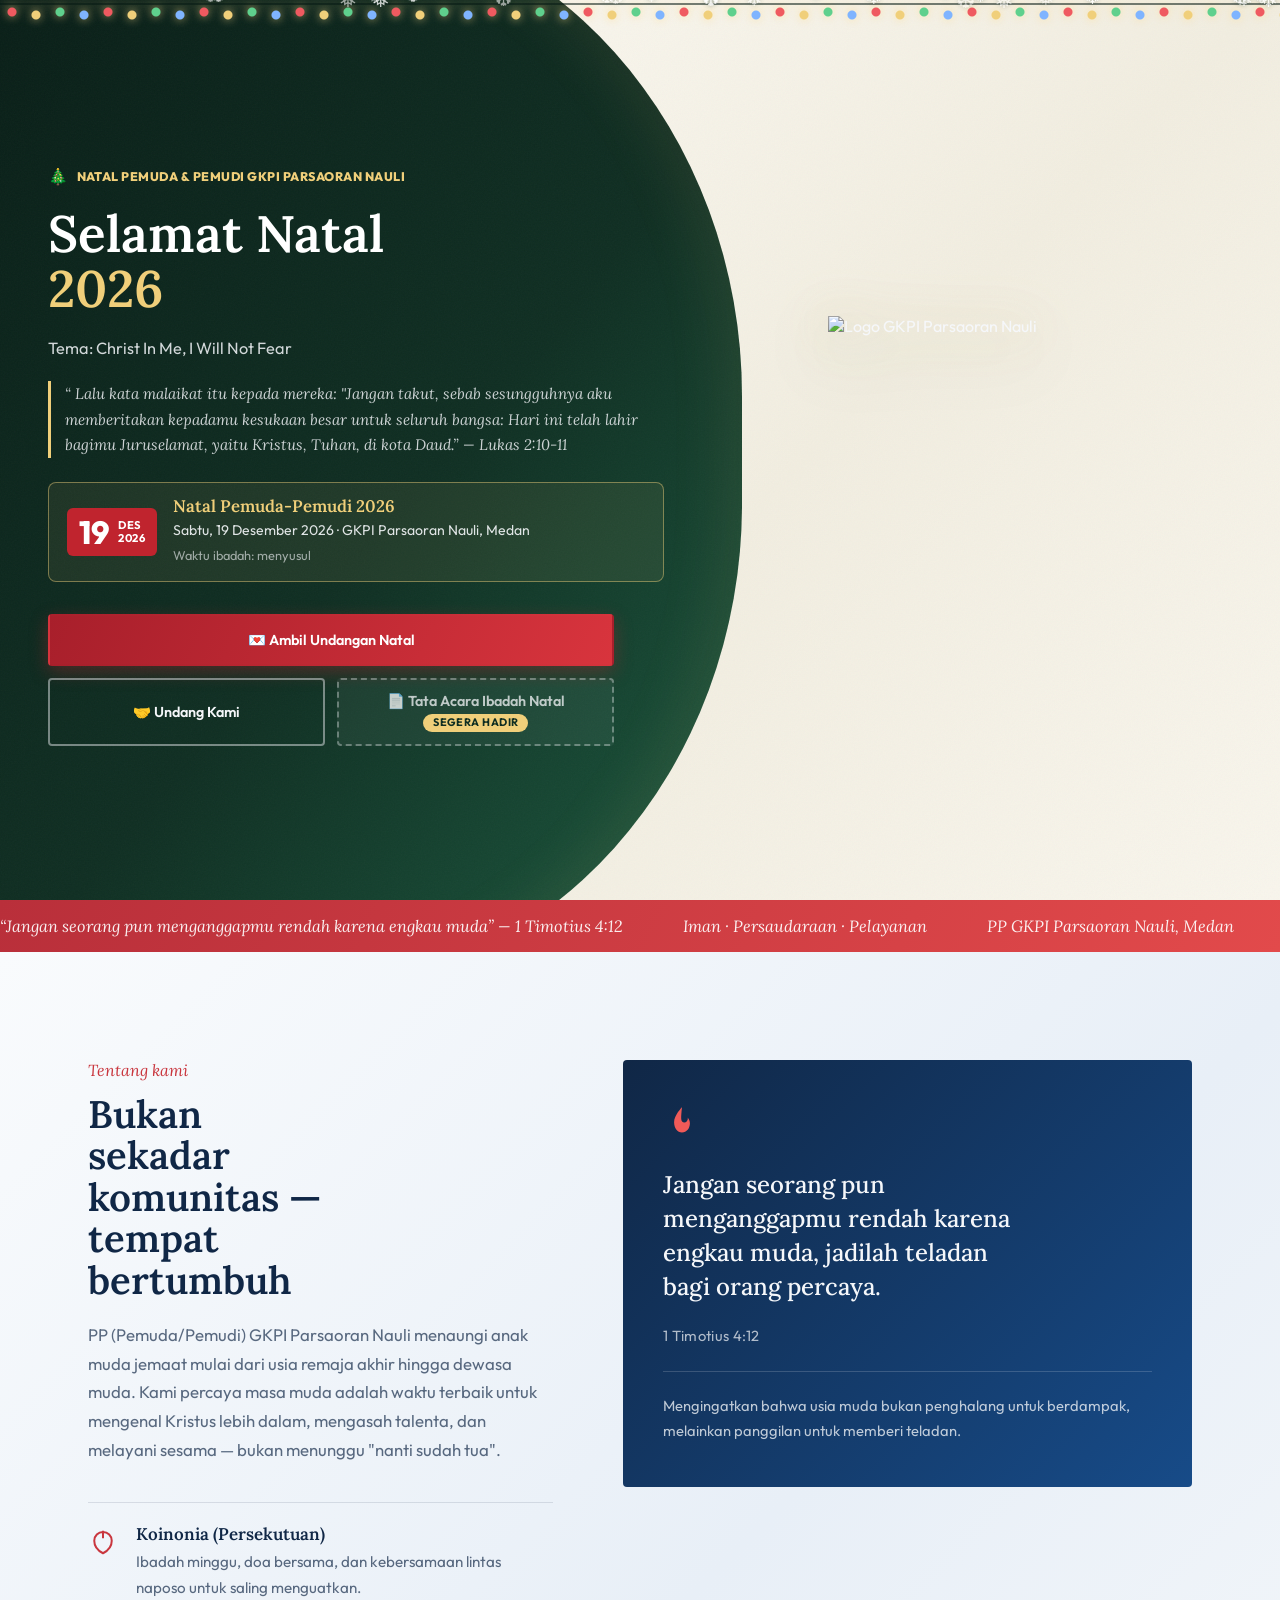
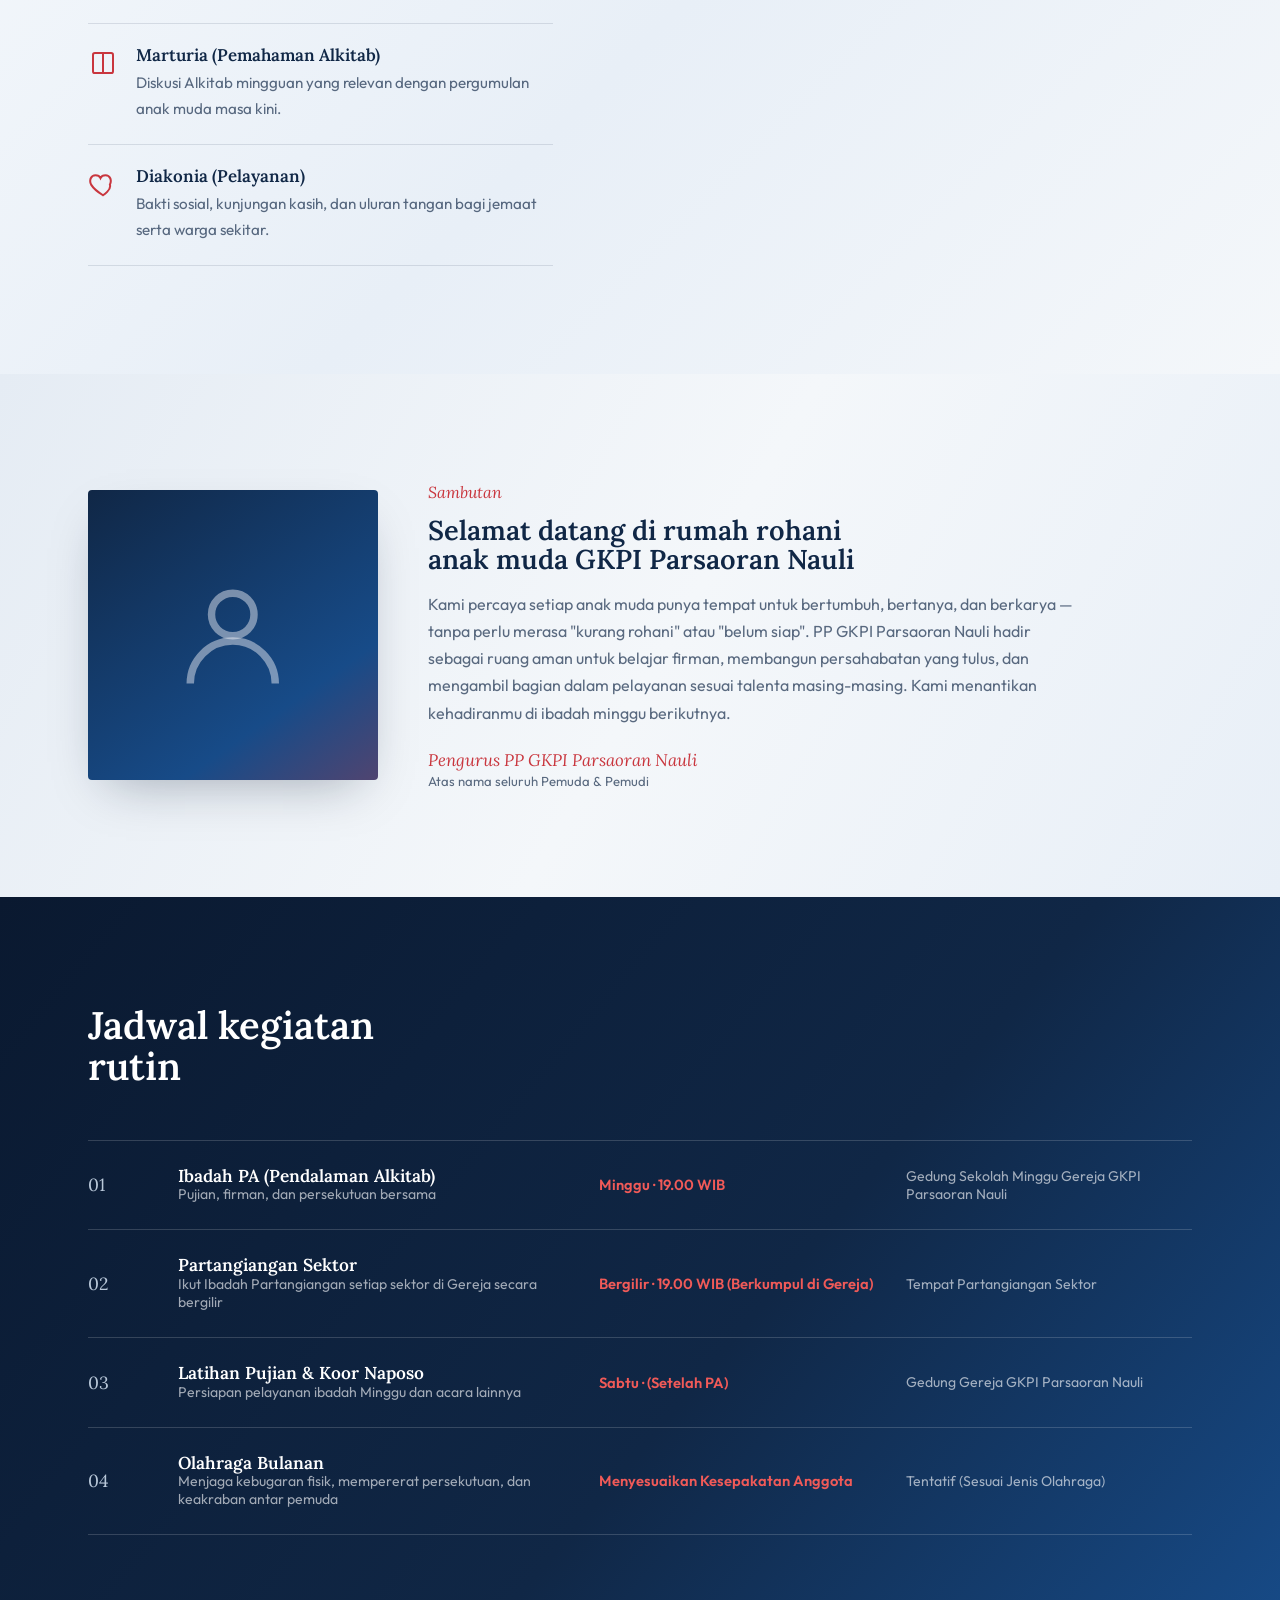
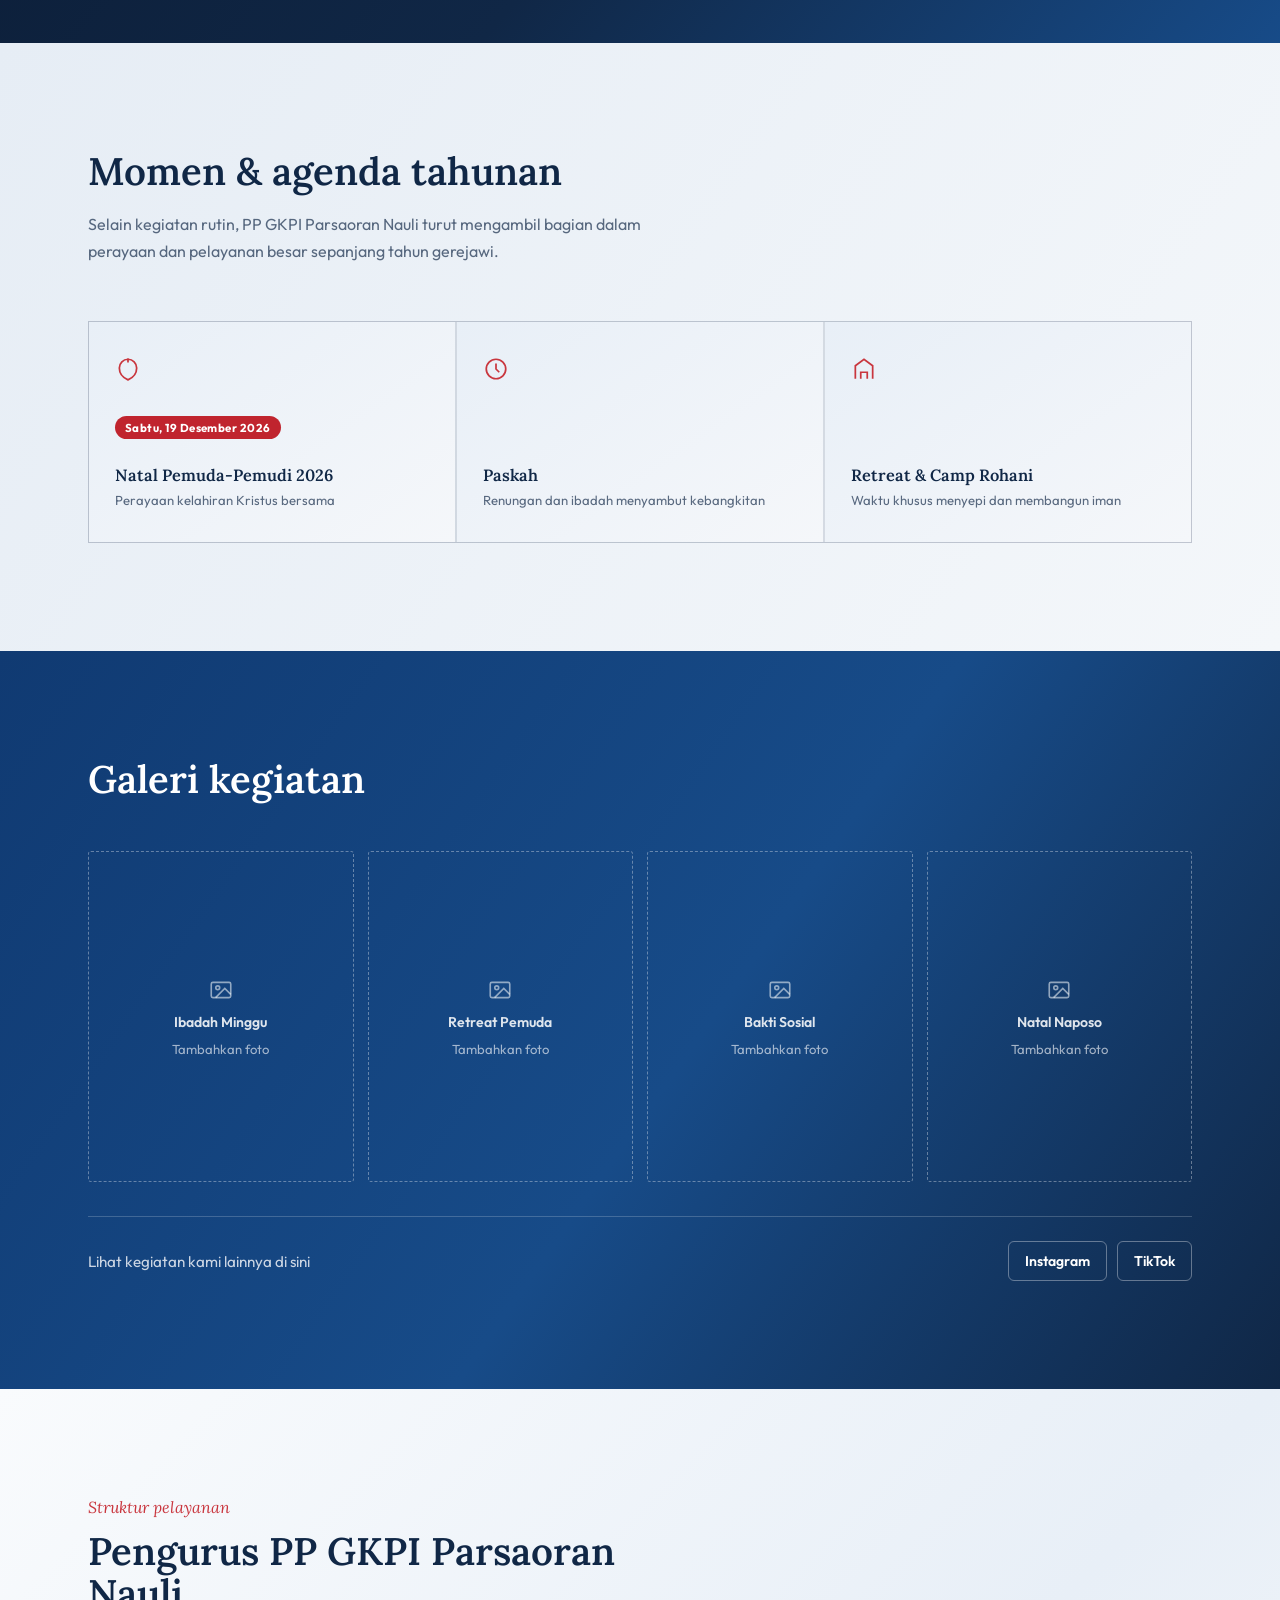
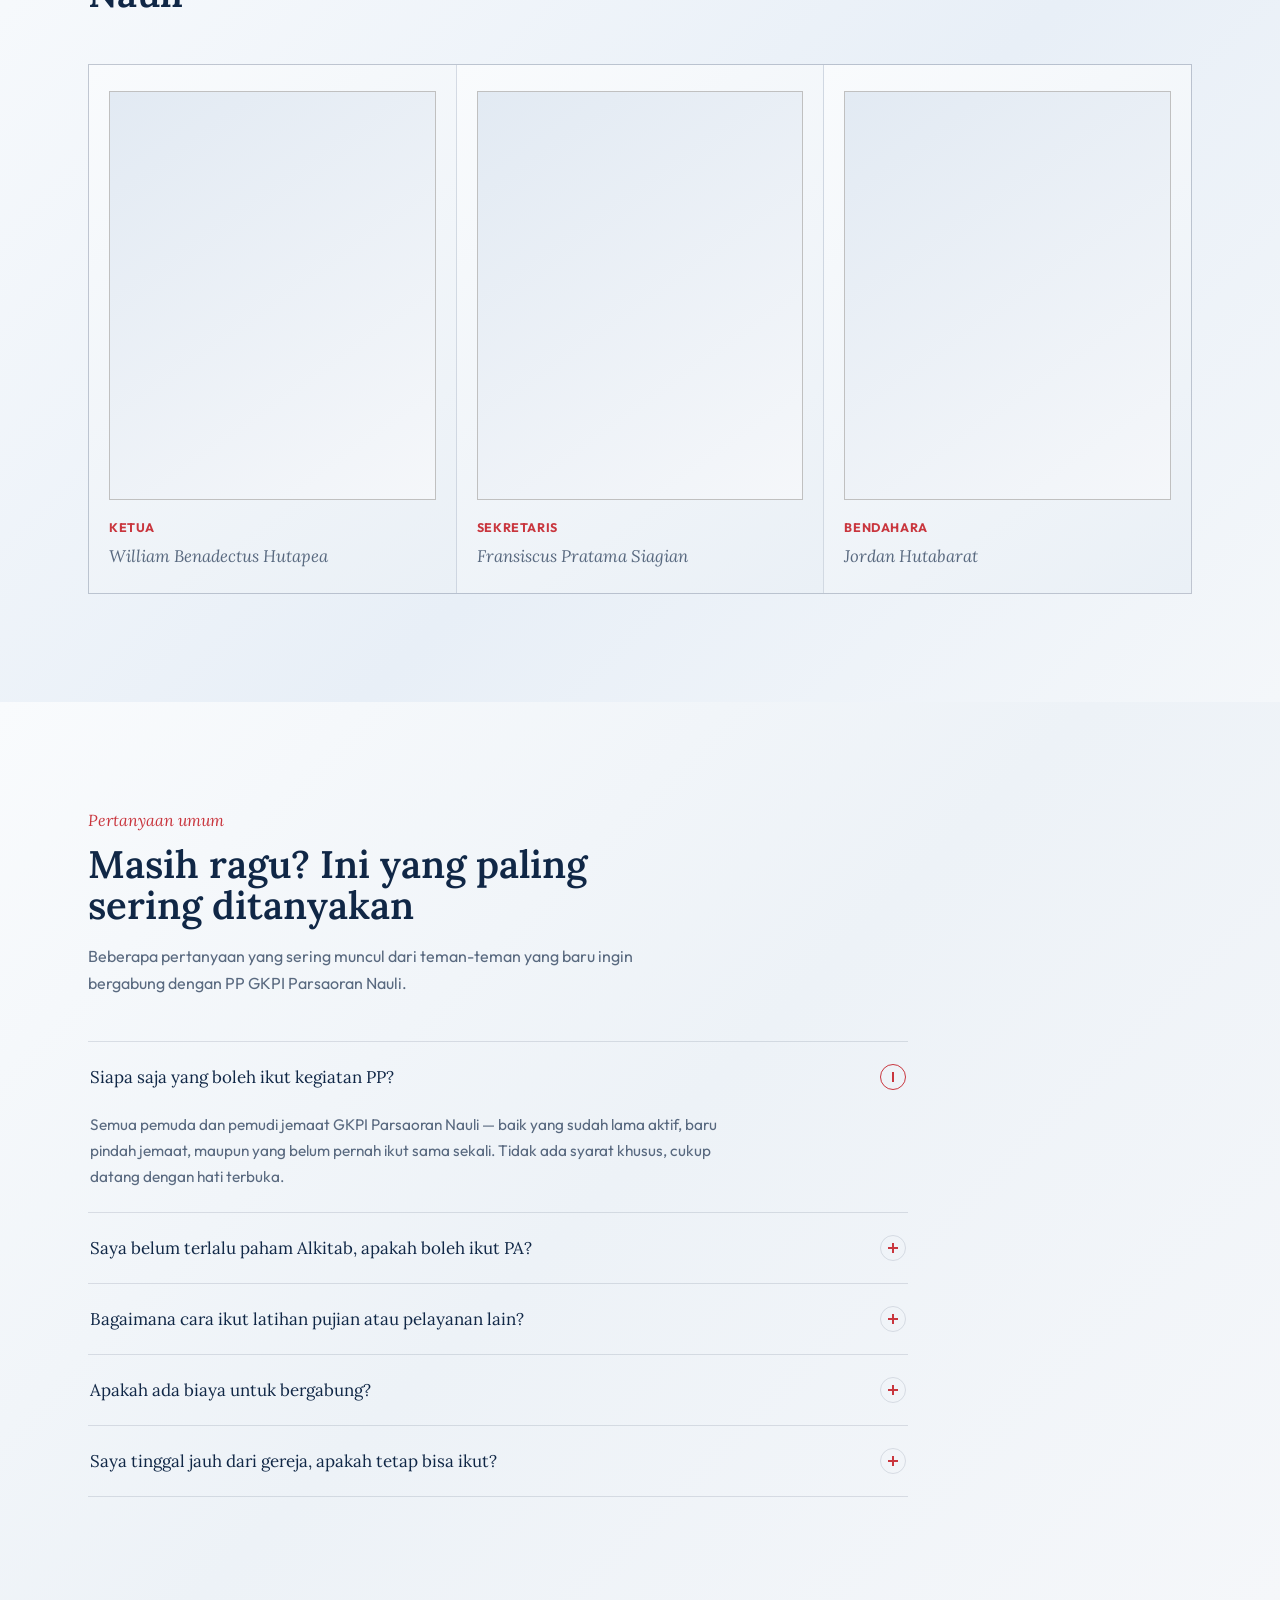
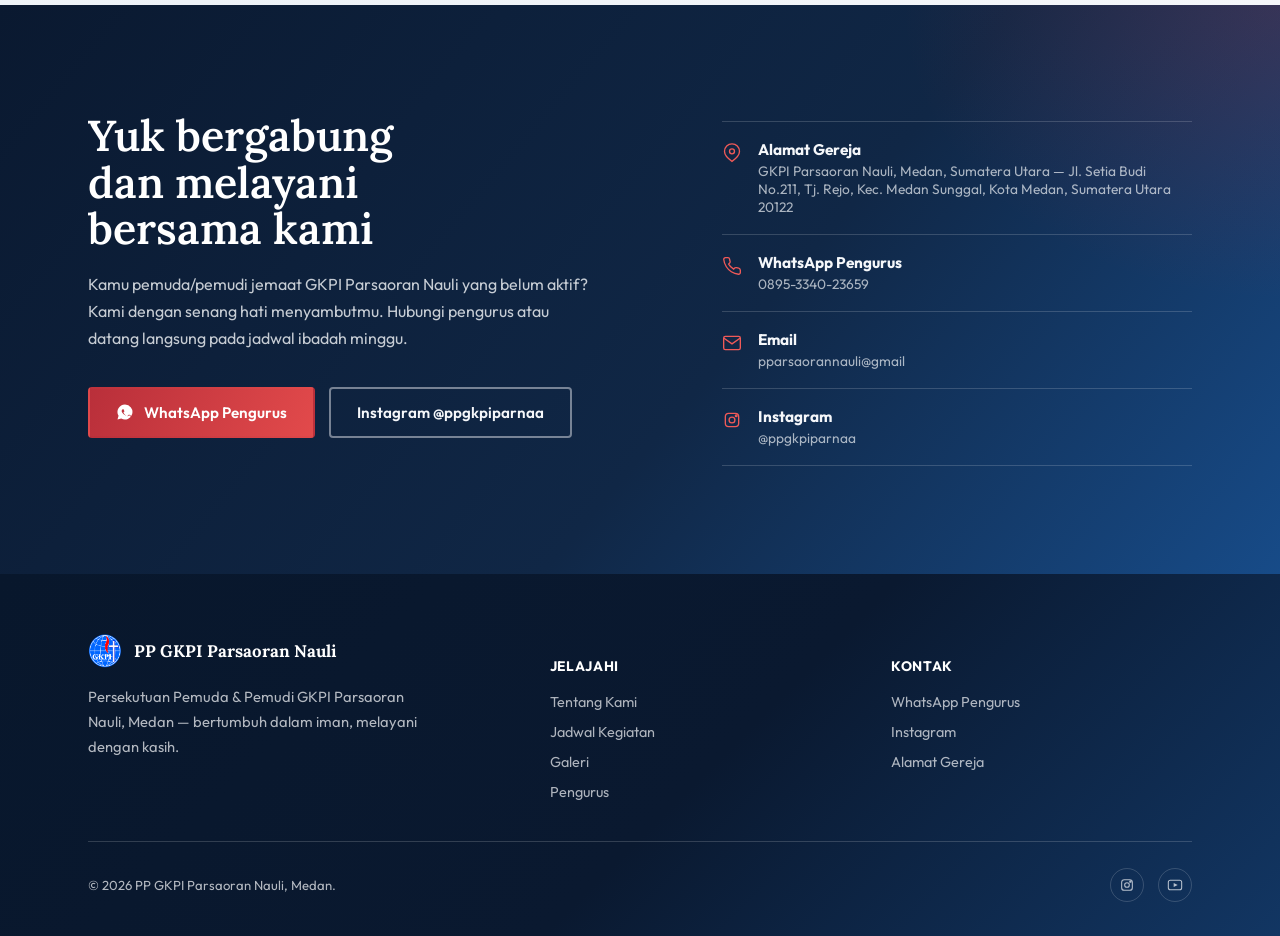
==== index.html @ 5dba52f6 "Update index.html" ====
<!doctype html>
<html lang="id">
<head>
<meta charset="utf-8">
<meta name="viewport" content="width=device-width, initial-scale=1, viewport-fit=cover">
<title>PP GKPI Parsaoran Nauli</title>
<meta name="description" content="PP GKPI Parsaoran Nauli adalah wadah persekutuan Pemuda &amp; Pemudi jemaat GKPI Parsaoran Nauli, Medan — tempat bertumbuh dalam iman, membangun persaudaraan, dan melayani bersama.">
<meta name="theme-color" content="#0E1E36">
<meta property="og:type" content="website">
<meta property="og:title" content="PP GKPI Parsaoran Nauli">
<meta property="og:description" content="Wadah persekutuan Pemuda &amp; Pemudi GKPI Parsaoran Nauli, Medan — bertumbuh dalam iman, membangun persaudaraan, dan melayani bersama.">
<link rel="icon" href="img/logo.png">
<link rel="preconnect" href="https://fonts.googleapis.com">
<link rel="preconnect" href="https://fonts.gstatic.com" crossorigin>
<link href="https://fonts.googleapis.com/css2?family=Lora:ital,wght@0,400..700;1,400..700&family=Outfit:wght@400;500;600;700;800&display=swap" rel="stylesheet">
<link rel="stylesheet" href="styles.css?v=natal4">
<script>
/* Tema Natal 2026: aktif otomatis 19 Des 2026 s/d 6 Jan 2027.
   Uji coba: tambahkan ?natal=on di URL (atau ?natal=off untuk mematikan). */
(function(){
  var q=(location.search.match(/[?&]natal=(on|off)/)||[])[1];
  var now=new Date(), start=new Date(2026,11,19,0,0,0), end=new Date(2027,0,7,0,0,0);
  var on=q?q==="on":(now>=start&&now<end);
  if(on){document.documentElement.classList.add("natal");
    var m=document.querySelector('meta[name="theme-color"]'); if(m) m.setAttribute("content","#0F2E22");}
})();
</script>
</head>
<body>

<!-- NATAL: lampu hias & salju (hanya tampil saat tema Natal aktif) -->
<div class="natal-lights natal-only" aria-hidden="true"></div>
<div class="snow natal-only" id="snow" aria-hidden="true"></div>

<!-- NAV -->
<nav class="nav" id="siteNav">
  <div class="nav-inner">
    <a class="brand" href="#top">
      <img src="img/logo.png" alt="Logo GKPI">
      <span class="brand-text"><b>PP GKPI Parsaoran Nauli</b><span>Pemuda &amp; Pemudi · Medan</span></span>
    </a>
    <button class="burger" id="burgerBtn" aria-label="Buka menu" aria-expanded="false">
      <span></span><span></span><span></span>
    </button>
    <div class="nav-links" id="navLinks">
      <a href="#top">Beranda</a>
      <a href="#tentang">Tentang Kami</a>
      <a href="#kegiatan">Jadwal</a>
      <a href="#galeri">Galeri</a>
      <a href="#pengurus">Pengurus</a>
      <a class="nav-cta" href="https://wa.me/62895334023659?text=Halo%20kak%0ASaya%20mau%20bergabung%20dengan%20PP%20GKPI%20Parsaoran%20Nauli">Ingin Begabung?</a>
    </div>
  </div>
</nav>

<!-- HERO -->
<!-- HERO REDESIGNED -->
<header class="hero hero-natal" id="top">
  <div class="hero-lights" aria-hidden="true"></div>
  <div class="hero-snow" id="heroSnow" aria-hidden="true"></div>
  <div class="hero-grid">
    <div class="hero-copy">
      <div class="eyebrow-plain"><span class="eyebrow-flame">🎄</span> Natal Pemuda & Pemudi GKPI Parsaoran Nauli</div>
      <h1>Selamat Natal <em>2026</em></h1>
      <p class="lead">Tema: Christ In Me, I Will Not Fear</p>
      <p class="hero-verse">“ Lalu kata malaikat itu kepada mereka: "Jangan takut, sebab sesungguhnya aku memberitakan kepadamu kesukaan besar untuk seluruh bangsa: Hari ini telah lahir bagimu Juruselamat, yaitu Kristus, Tuhan, di kota Daud.” — Lukas 2:10-11</p>
      <div class="natal-schedule">
        <div class="natal-schedule-date"><b>19</b><span>Des<br>2026</span></div>
        <div class="natal-schedule-info">
          <h3>Natal Pemuda-Pemudi 2026</h3>
          <p>Sabtu, 19 Desember 2026 · GKPI Parsaoran Nauli, Medan</p>
          <p class="muted">Waktu ibadah: menyusul</p>
        </div>
      </div>
      <div class="hero-actions hero-actions-natal">
        <a href="undangan-natal.html" class="btn btn-primary">💌 Ambil Undangan Natal</a>
        <a href="https://wa.me/62895334023659?text=Shalom%20kak%0ASaya%20ingin%20mengundang%20PP%20GKPI%20Parsaoran%20Nauli%20untuk%20acara%20kami" class="btn btn-ghost" target="_blank" rel="noopener noreferrer">🤝 Undang Kami</a>
        <a href="files/tata-acara-natal-2026.pdf" class="btn btn-ghost" id="tataAcaraBtn" download="Tata-Acara-Ibadah-Natal-2026.pdf">📄 Tata Acara Ibadah Natal</a>
      </div>
    </div>
    <div class="hero-visual">
      <img src="img/logo.png" alt="Logo GKPI Parsaoran Nauli">
    </div>
  </div>
</header>

<!-- VERSE STRIP -->
<div class="verse-strip">
  <div class="track">
    <span class="natal-only">🎄 Selamat Natal 2026 — “Hari ini telah lahir bagimu Juruselamat” · Lukas 2:11</span>
    <span>“Jangan seorang pun menganggapmu rendah karena engkau muda” — 1 Timotius 4:12</span>
    <span>Iman · Persaudaraan · Pelayanan</span>
    <span>PP GKPI Parsaoran Nauli, Medan</span>
    <span class="natal-only">🎄 Selamat Natal 2026 — “Hari ini telah lahir bagimu Juruselamat” · Lukas 2:11</span>
    <span>“Jangan seorang pun menganggapmu rendah karena engkau muda” — 1 Timotius 4:12</span>
    <span>Iman · Persaudaraan · Pelayanan</span>
    <span>PP GKPI Parsaoran Nauli, Medan</span>
  </div>
</div>



<!-- ABOUT -->
<section class="about section-pad reveal" id="tentang">
  <div class="wrap about-grid">
    <div>
      <span class="kicker">Tentang kami</span>
      <h2>Bukan sekadar komunitas — tempat bertumbuh</h2>
      <p class="about-lead">PP (Pemuda/Pemudi) GKPI Parsaoran Nauli menaungi anak muda jemaat mulai dari usia remaja akhir hingga dewasa muda. Kami percaya masa muda adalah waktu terbaik untuk mengenal Kristus lebih dalam, mengasah talenta, dan melayani sesama — bukan menunggu "nanti sudah tua".</p>

      <div class="pillars">
        <div class="pillar">
          <svg viewBox="0 0 24 24" fill="none" stroke="currentColor" stroke-width="1.6"><path d="M12 3v6M12 21c-4-2-7-5-7-10a7 7 0 0114 0c0 5-3 8-7 10z"/></svg>
          <div><h4>Koinonia (Persekutuan)</h4><p>Ibadah minggu, doa bersama, dan kebersamaan lintas naposo untuk saling menguatkan.</p></div>
        </div>
        <div class="pillar">
          <svg viewBox="0 0 24 24" fill="none" stroke="currentColor" stroke-width="1.6"><path d="M4 5.5C4 4.7 4.7 4 5.5 4H12v16H5.5c-.8 0-1.5-.7-1.5-1.5v-13zM20 5.5c0-.8-.7-1.5-1.5-1.5H12v16h6.5c.8 0 1.5-.7 1.5-1.5v-13z"/></svg>
          <div><h4>Marturia (Pemahaman Alkitab)</h4><p>Diskusi Alkitab mingguan yang relevan dengan pergumulan anak muda masa kini.</p></div>
        </div>
        <div class="pillar">
          <svg viewBox="0 0 24 24" fill="none" stroke="currentColor" stroke-width="1.6"><path d="M12 21s-7-4.35-9.5-8.5C.7 8.9 2.4 5 6 5c2 0 3.5 1.2 4 2.3.5-1.1 2-2.3 4-2.3 3.6 0 5.3 3.9 3.5 7.5C19 16.65 12 21 12 21z"/></svg>
          <div><h4>Diakonia (Pelayanan)</h4><p>Bakti sosial, kunjungan kasih, dan uluran tangan bagi jemaat serta warga sekitar.</p></div>
        </div>
      </div>
    </div>

    <div class="verse-block">
      <svg class="quote-flame" viewBox="0 0 24 24" fill="currentColor"><path d="M12 2c0 0-5 5-5 9.5C7 15 9 18 12 18c3 0 5-2.6 5-5.8 0-2-1.3-3.5-1.3-3.5.1 2-1 3-2.2 3-1.2 0-2-1-2-2.6C11.5 6.5 12 2 12 2z"/></svg>
      <p class="verse-text">Jangan seorang pun menganggapmu rendah karena engkau muda, jadilah teladan bagi orang percaya.</p>
      <div class="verse-ref">1 Timotius 4:12 </div>
      <div class="verse-note">Mengingatkan bahwa usia muda bukan penghalang untuk berdampak, melainkan panggilan untuk memberi teladan.</div>
    </div>
  </div>
</section>

<!-- WELCOME / SAMBUTAN -->
<section class="welcome section-pad reveal">
  <div class="wrap welcome-wrap">
    <div class="welcome-photo">
      <svg viewBox="0 0 24 24" fill="none" stroke="currentColor" stroke-width="1.4"><circle cx="12" cy="8" r="4"/><path d="M4 21c0-4.4 3.6-8 8-8s8 3.6 8 8"/></svg>
    </div>
    <div class="welcome-text">
      <span class="kicker">Sambutan</span>
      <h3>Selamat datang di rumah rohani anak muda GKPI Parsaoran Nauli</h3>
      <p>Kami percaya setiap anak muda punya tempat untuk bertumbuh, bertanya, dan berkarya — tanpa perlu merasa "kurang rohani" atau "belum siap". PP GKPI Parsaoran Nauli hadir sebagai ruang aman untuk belajar firman, membangun persahabatan yang tulus, dan mengambil bagian dalam pelayanan sesuai talenta masing-masing. Kami menantikan kehadiranmu di ibadah minggu berikutnya.</p>
      <div class="welcome-sign">Pengurus PP GKPI Parsaoran Nauli<span>Atas nama seluruh Pemuda &amp; Pemudi</span></div>
    </div>
  </div>
</section>

<!-- SCHEDULE -->
<section class="schedule section-pad reveal" id="kegiatan">
  <div class="wrap">
    <div class="schedule-head">
      <h2>Jadwal kegiatan rutin</h2>
    </div>
    <div class="schedule-list">
      <div class="sched-row">
        <div class="num">01</div>
        <div><h4>Ibadah PA (Pendalaman Alkitab)</h4><div class="desc">Pujian, firman, dan persekutuan bersama</div></div>
        <div class="when">Minggu · 19.00 WIB</div>
        <div class="where">Gedung Sekolah Minggu Gereja GKPI Parsaoran Nauli</div>
      </div>
      <div class="sched-row">
        <div class="num">02</div>
        <div><h4>Partangiangan Sektor</h4><div class="desc">Ikut Ibadah Partangiangan setiap sektor di Gereja secara bergilir</div></div>
        <div class="when">Bergilir · 19.00 WIB (Berkumpul di Gereja)</div>
        <div class="where">Tempat Partangiangan Sektor</div>
      </div>
      <div class="sched-row">
        <div class="num">03</div>
        <div><h4>Latihan Pujian &amp; Koor Naposo</h4><div class="desc">Persiapan pelayanan ibadah Minggu dan acara lainnya</div></div>
        <div class="when">Sabtu · (Setelah PA)</div>
        <div class="where">Gedung Gereja GKPI Parsaoran Nauli</div>
      </div>
      <div class="sched-row">
        <div class="num">04</div>
        <div><h4>Olahraga Bulanan</h4><div class="desc">Menjaga kebugaran fisik, mempererat persekutuan, dan keakraban antar pemuda</div></div>
        <div class="when">Menyesuaikan Kesepakatan Anggota</div>
        <div class="where">Tentatif (Sesuai Jenis Olahraga)</div>
      </div>
    </div>
  </div>
</section>

<!-- MOMENTS / AGENDA TAHUNAN -->
<section class="moments section-pad reveal" id="agenda">
  <div class="wrap">
    <div class="moments-head">
      <h2>Momen &amp; agenda tahunan</h2>
      <p>Selain kegiatan rutin, PP GKPI Parsaoran Nauli turut mengambil bagian dalam perayaan dan pelayanan besar sepanjang tahun gerejawi.</p>
    </div>
    <div class="moment-grid">
      <div class="moment-card moment-natal">
        <svg viewBox="0 0 24 24" fill="none" stroke="currentColor" stroke-width="1.6"><path d="M12 2v4M12 22c-4.5-2-8-6-8-11a8 8 0 0116 0c0 5-3.5 9-8 11z"/></svg>
        <div><div class="event-date">Sabtu, 19 Desember 2026</div><h4>Natal Pemuda-Pemudi 2026</h4><span>Perayaan kelahiran Kristus bersama</span></div>
      </div>
      <div class="moment-card">
        <svg viewBox="0 0 24 24" fill="none" stroke="currentColor" stroke-width="1.6"><circle cx="12" cy="12" r="9"/><path d="M12 7v5l3 3"/></svg>
        <div><h4>Paskah </h4><span>Renungan dan ibadah menyambut kebangkitan</span></div>
      </div>
      <div class="moment-card">
        <svg viewBox="0 0 24 24" fill="none" stroke="currentColor" stroke-width="1.6"><path d="M4 21V9l8-6 8 6v12"/><path d="M9 21v-6h6v6"/></svg>
        <div><h4>Retreat &amp; Camp Rohani</h4><span>Waktu khusus menyepi dan membangun iman</span></div>
      </div>
    </div>
  </div>
</section>

<!-- GALLERY -->
<section class="gallery section-pad reveal" id="galeri">
  <div class="wrap">
    <div class="gallery-head">
      <h2>Galeri kegiatan</h2>
    </div>
    <div class="gal-grid">
      <div class="gal-slot"><svg viewBox="0 0 24 24" fill="none" stroke="currentColor" stroke-width="1.5"><rect x="3" y="5" width="18" height="14" rx="1.5"/><circle cx="9" cy="10" r="1.8"/><path d="M21 16l-5.5-5.5L7 19"/></svg><b>Ibadah Minggu</b><span>Tambahkan foto</span></div>
      <div class="gal-slot"><svg viewBox="0 0 24 24" fill="none" stroke="currentColor" stroke-width="1.5"><rect x="3" y="5" width="18" height="14" rx="1.5"/><circle cx="9" cy="10" r="1.8"/><path d="M21 16l-5.5-5.5L7 19"/></svg><b>Retreat Pemuda</b><span>Tambahkan foto</span></div>
      <div class="gal-slot"><svg viewBox="0 0 24 24" fill="none" stroke="currentColor" stroke-width="1.5"><rect x="3" y="5" width="18" height="14" rx="1.5"/><circle cx="9" cy="10" r="1.8"/><path d="M21 16l-5.5-5.5L7 19"/></svg><b>Bakti Sosial</b><span>Tambahkan foto</span></div>
      <div class="gal-slot"><svg viewBox="0 0 24 24" fill="none" stroke="currentColor" stroke-width="1.5"><rect x="3" y="5" width="18" height="14" rx="1.5"/><circle cx="9" cy="10" r="1.8"/><path d="M21 16l-5.5-5.5L7 19"/></svg><b>Natal Naposo</b><span>Tambahkan foto</span></div>
    </div>
    <div class="gallery-more">
      <p>Lihat kegiatan kami lainnya di sini</p>
      <div class="gallery-social">
        <a href="https://www.instagram.com/ppgkpiparnaa/" target="_blank" rel="noopener noreferrer">Instagram</a>
        <a href="https://www.tiktok.com/@ppgkpiparna?_r=1&_t=ZS-9A5fUrzW9a6" aria-label="Tambahkan tautan TikTok">TikTok</a>
      </div>
    </div>
  </div>
</section>

<!-- STRUCTURE -->
<section class="struktur section-pad reveal" id="pengurus">
  <div class="wrap">
    <div class="struktur-head">
      <span class="kicker">Struktur pelayanan</span>
      <h2>Pengurus PP GKPI Parsaoran Nauli</h2>
    </div>
    <div class="org-grid">
      <div class="org-card">
        <img class="org-photo" alt="" loading="lazy">
        <div class="role">Ketua</div>
        <div class="name">William Benadectus Hutapea</div>
      </div>
      <div class="org-card">
        <img class="org-photo" alt="" loading="lazy">
        <div class="role">Sekretaris</div>
        <div class="name">Fransiscus Pratama Siagian</div>
      </div>
      <div class="org-card">
        <img class="org-photo" alt="" loading="lazy">
        <div class="role">Bendahara</div>
        <div class="name">Jordan Hutabarat</div>
      </div>
    </div>
  </div>
</section>

<!-- FAQ -->
<section class="faq section-pad reveal">
  <div class="wrap">
    <div class="faq-head">
      <span class="kicker">Pertanyaan umum</span>
      <h2>Masih ragu? Ini yang paling sering ditanyakan</h2>
      <p>Beberapa pertanyaan yang sering muncul dari teman-teman yang baru ingin bergabung dengan PP GKPI Parsaoran Nauli.</p>
    </div>
    <div class="faq-list">
      <div class="faq-item open">
        <button class="faq-q" type="button">
          <span>Siapa saja yang boleh ikut kegiatan PP?</span>
          <span class="plus"></span>
        </button>
        <div class="faq-a"><p>Semua pemuda dan pemudi jemaat GKPI Parsaoran Nauli — baik yang sudah lama aktif, baru pindah jemaat, maupun yang belum pernah ikut sama sekali. Tidak ada syarat khusus, cukup datang dengan hati terbuka.</p></div>
      </div>
      <div class="faq-item">
        <button class="faq-q" type="button">
          <span>Saya belum terlalu paham Alkitab, apakah boleh ikut PA?</span>
          <span class="plus"></span>
        </button>
        <div class="faq-a"><p>Tentu boleh. Pemahaman Alkitab (PA) justru dirancang sebagai ruang belajar bersama — pertanyaan "sederhana" sangat disambut, dan diskusi berlangsung santai dalam kelompok kecil.</p></div>
      </div>
      <div class="faq-item">
        <button class="faq-q" type="button">
          <span>Bagaimana cara ikut latihan pujian atau pelayanan lain?</span>
          <span class="plus"></span>
        </button>
        <div class="faq-a"><p>Hubungi koordinator terkait (pujian, PA, diakonia, atau humas) melalui WhatsApp pengurus di bagian kontak, atau langsung sampaikan minatmu saat ibadah minggu.</p></div>
      </div>
      <div class="faq-item">
        <button class="faq-q" type="button">
          <span>Apakah ada biaya untuk bergabung?</span>
          <span class="plus"></span>
        </button>
        <div class="faq-a"><p>Tidak ada biaya keanggotaan. Untuk kegiatan tertentu seperti retreat, mungkin ada kontribusi sukarela yang akan diinformasikan jauh-jauh hari oleh pengurus.</p></div>
      </div>
      <div class="faq-item">
        <button class="faq-q" type="button">
          <span>Saya tinggal jauh dari gereja, apakah tetap bisa ikut?</span>
          <span class="plus"></span>
        </button>
        <div class="faq-a"><p>Bisa. Beberapa kegiatan seperti PA diadakan bergilir di rumah anggota, dan komunikasi sehari-hari juga berlangsung lewat grup WhatsApp / Instagram PP.</p></div>
      </div>
    </div>
  </div>
</section>

<!-- CTA / CONTACT -->
<section class="cta section-pad reveal" id="kontak">
  <div class="wrap cta-grid">
    <div>
      <h2>Yuk bergabung dan melayani bersama kami</h2>
      <p class="lead">Kamu pemuda/pemudi jemaat GKPI Parsaoran Nauli yang belum aktif? Kami dengan senang hati menyambutmu. Hubungi pengurus atau datang langsung pada jadwal ibadah minggu.</p>
      <div class="cta-actions">
        <a href="https://wa.me/62895334023659" class="btn btn-primary">
          <svg width="18" height="18" viewBox="0 0 24 24" fill="currentColor"><path d="M12 2a10 10 0 00-8.6 15.1L2 22l5-1.3A10 10 0 1012 2zm5.7 14.3c-.2.6-1.3 1.2-1.8 1.2-.5.1-1 .1-3-.7-2.5-1-4.1-3.6-4.3-3.8-.1-.2-1-1.3-1-2.5s.6-1.8.9-2c.2-.3.5-.3.7-.3h.5c.2 0 .4 0 .6.5.2.6.7 1.9.8 2 .1.2.1.4 0 .6-.1.2-.2.3-.4.5-.2.2-.4.4-.5.6-.2.2-.4.4-.2.7.2.3.9 1.5 2 2.4 1.4 1.2 2.5 1.6 2.9 1.7.3.1.5.1.7-.1.2-.2.8-.9 1-1.2.2-.3.4-.2.7-.1.3.1 1.7.8 2 1 .3.1.5.2.6.3.1.2.1.9-.1 1.5z"/></svg>
          WhatsApp Pengurus
        </a>
        <a href="https://www.instagram.com/ppgkpiparnaa/" class="btn btn-ghost">Instagram @ppgkpiparnaa</a>
      </div>
    </div>
    <div>
      <div class="contact-list">
        <div class="contact-row">
          <svg viewBox="0 0 24 24" fill="none" stroke="currentColor" stroke-width="1.6"><path d="M21 10c0 6-9 12-9 12S3 16 3 10a9 9 0 0118 0z"/><circle cx="12" cy="10" r="3"/></svg>
          <div><b>Alamat Gereja</b><span>GKPI Parsaoran Nauli, Medan, Sumatera Utara — Jl. Setia Budi No.211, Tj. Rejo, Kec. Medan Sunggal, Kota Medan, Sumatera Utara 20122</span></div>
        </div>
        <div class="contact-row">
          <svg viewBox="0 0 24 24" fill="none" stroke="currentColor" stroke-width="1.6"><path d="M22 16.9v3a2 2 0 01-2.2 2 19.8 19.8 0 01-8.6-3 19.5 19.5 0 01-6-6A19.8 19.8 0 012.1 4.2 2 2 0 014.1 2h3a2 2 0 012 1.7c.1.9.3 1.8.6 2.7a2 2 0 01-.5 2.1L8 9.7a16 16 0 006 6l1.2-1.2a2 2 0 012.1-.5c.9.3 1.8.5 2.7.6a2 2 0 011.7 2z"/></svg>
          <div><b>WhatsApp Pengurus</b><span>0895-3340-23659</span></div>
        </div>
        <div class="contact-row">
          <svg viewBox="0 0 24 24" fill="none" stroke="currentColor" stroke-width="1.6"><rect x="2" y="4" width="20" height="16" rx="2"/><path d="M22 6l-10 7L2 6"/></svg>
          <div><b>Email</b><span>pparsaorannauli@gmail</span></div>
        </div>
        <div class="contact-row">
          <svg viewBox="0 0 24 24" fill="none" stroke="currentColor" stroke-width="1.6"><rect x="4" y="4" width="16" height="16" rx="4"/><circle cx="12" cy="12" r="3.5"/><circle cx="17" cy="7" r="1"/></svg>
          <div><b>Instagram</b><span>@ppgkpiparnaa</span></div>
        </div>
      </div>
    </div>
  </div>
</section>

<!-- FOOTER -->
<footer>
  <div class="wrap">
    <div class="foot-grid">
      <div>
        <div class="foot-brand"><img src="[data-uri]" alt="Logo GKPI"><b>PP GKPI Parsaoran Nauli</b></div>
        <p style="max-width:34ch;font-size:.92rem;line-height:1.7;">Persekutuan Pemuda &amp; Pemudi GKPI Parsaoran Nauli, Medan — bertumbuh dalam iman, melayani dengan kasih.</p>
      </div>
      <div>
        <h5>Jelajahi</h5>
        <ul>
          <li><a href="#tentang">Tentang Kami</a></li>
          <li><a href="#kegiatan">Jadwal Kegiatan</a></li>
          <li><a href="#galeri">Galeri</a></li>
          <li><a href="#pengurus">Pengurus</a></li>
        </ul>
      </div>
      <div>
        <h5>Kontak</h5>
        <ul>
          <li><a href="https://wa.me/62895334023659">WhatsApp Pengurus</a></li>
          <li><a href="https://www.instagram.com/ppgkpiparnaa/">Instagram</a></li>
          <li><a href="https://maps.app.goo.gl/R9uYVM7uyxoabPJx6?g_st=aw">Alamat Gereja</a></li>
        </ul>
      </div>
    </div>
    <div class="foot-bottom">
      <span>© 2026 PP GKPI Parsaoran Nauli, Medan.<span class="natal-only"> · Selamat Natal &amp; Tahun Baru 🎄</span></span>
      <div class="foot-social">
        <a href="https://www.instagram.com/ppgkpiparnaa/" aria-label="Instagram"><svg viewBox="0 0 24 24" fill="none" stroke="currentColor" stroke-width="1.6"><rect x="4" y="4" width="16" height="16" rx="4"/><circle cx="12" cy="12" r="3.5"/><circle cx="17" cy="7" r="1"/></svg></a>
        <a href="https://www.youtube.com/@PPGKPIParsaoranNauliMedan" aria-label="YouTube"><svg viewBox="0 0 24 24" fill="none" stroke="currentColor" stroke-width="1.6"><rect x="2" y="5" width="20" height="14" rx="3"/><path d="M10 9l6 3-6 3V9z" fill="currentColor" stroke="none"/></svg></a>
      </div>
    </div>
  </div>
</footer>

<!-- BACK TO TOP -->
<button class="to-top" id="toTopBtn" aria-label="Kembali ke atas" type="button">
  <svg viewBox="0 0 24 24" fill="none" stroke="currentColor" stroke-width="2" stroke-linecap="round" stroke-linejoin="round"><path d="M12 19V5M5 12l7-7 7 7"/></svg>
</button>

<script src="script.js?v=natal2"></script>


</body>
</html>
---- styles.css ----
:root {
  --ink: #102746;
  --ink-2: #174b88;
  --deep: #0a1930;
  --ember: #c9363e;
  --ember-2: #f05a58;
  --brass: #b9c8d9;
  --paper: #f5f7fa;
  --paper-2: #e9eef4;
  --paper-blend: linear-gradient(135deg, #f9fbfd 0%, #e8eff7 58%, #f4f7fa 100%);
  --paper-alt-blend: linear-gradient(125deg, #e6edf5 0%, #f4f7fa 100%);
  --blue-blend: linear-gradient(135deg, #102746 0%, #174b88 100%);
  --deep-blend: linear-gradient(130deg, #0a1930 0%, #102746 58%, #174b88 100%);
  --red-blend: linear-gradient(115deg, #b92f3a 0%, #e24a4b 100%);
  --line: rgba(16, 39, 70, 0.12);
  --line-dark: rgba(245, 247, 250, 0.17);
  --ink-soft: rgba(16, 39, 70, 0.68);
  --shadow: 0 20px 50px -20px rgba(10, 25, 48, 0.35);
  --radius: 4px;
  font-size: 16px;
}
* {
  box-sizing: border-box;
}
html {
  scroll-behavior: smooth;
  scroll-padding-top: 96px;
}
body {
  margin: 0;
  background: var(--paper);
  color: var(--ink);
  font-family:
    "Outfit",
    system-ui,
    -apple-system,
    "Segoe UI",
    sans-serif;
  -webkit-font-smoothing: antialiased;
  padding-bottom: env(safe-area-inset-bottom, 0px);
  overflow-x: hidden;
}
img {
  max-width: 100%;
  display: block;
}
a {
  color: inherit;
  text-decoration: none;
}
.wrap {
  max-width: 1160px;
  margin: 0 auto;
  padding: 0 28px;
}
h1,
h2,
h3,
h4 {
  font-family: "Lora", Georgia, serif;
  font-weight: 600;
  line-height: 1.08;
  margin: 0;
  letter-spacing: 0;
}
p {
  line-height: 1.7;
  margin: 0;
}
.section-pad {
  padding: 108px 0;
}
@media (max-width: 720px) {
  .section-pad {
    padding: 72px 0;
  }
}

/* ---------- NAV (floating) ---------- */
.nav {
  position: fixed;
  top: -120px; /* Initially hidden */
  left: 50%;
  transform: translateX(-50%);
  width: calc(100% - 48px);
  max-width: 1140px;
  z-index: 60;
  background: rgba(249, 251, 253, 0.88);
  backdrop-filter: blur(18px) saturate(180%);
  -webkit-backdrop-filter: blur(18px) saturate(180%);
  border: 1px solid rgba(16, 39, 70, 0.1);
  border-radius: 16px;
  box-shadow: 0 4px 32px rgba(16, 39, 70, 0.1), 0 1px 4px rgba(16, 39, 70, 0.06);
  transition:
    background 0.3s ease,
    box-shadow 0.3s ease,
    top 0.4s cubic-bezier(0.3, 0.8, 0.2, 1);
}
.nav.scrolled {
  top: 14px;
}
.nav-inner {
  max-width: 100%;
  margin: 0;
  padding: 10px 22px;
  min-height: 64px;
  display: flex;
  align-items: center;
  justify-content: space-between;
  gap: 24px;
}
.brand {
  display: flex;
  align-items: center;
  gap: 12px;
  flex: none;
}
.brand img {
  height: 44px;
  width: 44px;
  object-fit: contain;
  padding: 3px;
  background: rgba(255, 255, 255, 0.78);
  border: 1px solid rgba(23, 75, 136, 0.12);
  border-radius: 12px;
}
.brand-text {
  display: flex;
  flex-direction: column;
  line-height: 1.18;
}
.brand-text b {
  font-family: "Lora", serif;
  font-size: 1.02rem;
  font-weight: 600;
  color: var(--ink);
}
.brand-text span {
  font-size: 0.72rem;
  color: var(--ink-soft);
}
.nav-links {
  display: flex;
  align-items: center;
  gap: 4px;
}
.nav-links a {
  font-size: 0.88rem;
  font-weight: 600;
  color: var(--ink-soft);
  padding: 10px 12px;
  border: 1px solid transparent;
  border-radius: 7px;
  transition:
    color 0.2s ease,
    background 0.2s ease,
    border-color 0.2s ease;
}
.nav-links a:hover {
  color: var(--ink);
  background: rgba(23, 75, 136, 0.08);
}
.nav-cta {
  background: var(--red-blend);
  color: #fff !important;
  padding: 11px 18px;
  border-radius: 7px;
  font-weight: 700;
  font-size: 0.88rem;
  border: 1px solid transparent;
  margin-left: 8px;
  box-shadow: 0 6px 16px rgba(201, 54, 62, 0.2);
}
.nav-cta:hover {
  background: linear-gradient(115deg, #a92733 0%, #d83c45 100%);
  box-shadow: 0 8px 20px rgba(201, 54, 62, 0.28);
  transform: translateY(-1px);
}
.nav-links a.nav-cta:hover {
  color: #fff !important;
}
.nav-links a.active:not(.nav-cta) {
  color: var(--ink);
  background: rgba(23, 75, 136, 0.1);
}
.burger {
  display: none;
  position: relative;
  z-index: 61;
  width: 44px;
  height: 44px;
  background: rgba(255, 255, 255, 0.82);
  border: 1px solid var(--line);
  border-radius: 9px;
  cursor: pointer;
  padding: 9px;
}
.burger span {
  display: block;
  width: 22px;
  height: 2px;
  background: var(--ink);
  margin: 5px auto;
  border-radius: 2px;
  transition:
    transform 0.25s ease,
    opacity 0.2s ease;
}
.burger[aria-expanded="true"] span:first-child {
  transform: translateY(7px) rotate(45deg);
}
.burger[aria-expanded="true"] span:nth-child(2) {
  opacity: 0;
}
.burger[aria-expanded="true"] span:last-child {
  transform: translateY(-7px) rotate(-45deg);
}
@media (max-width: 860px) {
  .nav {
    width: calc(100% - 28px);
    border-radius: 12px;
  }
  .nav.scrolled {
    top: 10px;
  }
  .nav-inner {
    padding: 8px 16px;
  }
  .nav-links {
    position: fixed;
    inset: 0 0 0 22%;
    height: 100vh;
    height: 100dvh;
    z-index: 59;
    background:
      radial-gradient(
        ellipse 360px 300px at 100% 0%,
        rgba(23, 75, 136, 0.45),
        transparent 72%
      ),
      var(--deep-blend);
    flex-direction: column;
    justify-content: center;
    align-items: stretch;
    padding: 84px 28px 32px;
    gap: 8px;
    transform: translateX(100%);
    transition: transform 0.35s cubic-bezier(0.6, 0, 0.2, 1);
    box-shadow: -18px 0 48px rgba(10, 25, 48, 0.22);
  }
  .nav-links.open {
    transform: translateX(0);
  }
  .nav-links a {
    color: rgba(245, 247, 250, 0.8);
    font-size: 1rem;
    padding: 14px 16px;
    border-radius: 8px;
  }
  .nav-links a:hover,
  .nav-links a.active:not(.nav-cta) {
    color: #fff;
    background: rgba(245, 247, 250, 0.1);
  }
  .nav-links a.nav-cta {
    color: #fff !important;
    margin: 16px 0 0;
    padding: 14px 18px;
    text-align: center;
  }
  .burger {
    display: block;
  }
}

/* ---------- HERO (split layout) ---------- */
.hero {
  position: relative;
  min-height: 100svh;
  display: grid;
  grid-template-columns: 55% 45%;
  overflow: hidden;
  background: var(--paper-blend); /* base color is light/white */
  color: var(--paper);
  padding-top: 92px;
}
/* The swooping dark blue curve on the left */
.hero::before {
  content: "";
  position: absolute;
  top: -10%; bottom: -10%; left: -10%; width: 68%;
  background: var(--deep-blend);
  border-radius: 0 50% 50% 0 / 0 45% 45% 0;
  z-index: 0;
  pointer-events: none;
}
/* subtle texture pattern di seluruh hero */
.hero::after {
  content: "";
  position: absolute;
  inset: 0;
  pointer-events: none;
  background: url("data:image/svg+xml,%3Csvg xmlns='http://www.w3.org/2000/svg' width='300' height='300'%3E%3Cfilter id='n'%3E%3CfeTurbulence type='fractalNoise' baseFrequency='0.7' numOctaves='4' stitchTiles='stitch'/%3E%3C/filter%3E%3Crect width='300' height='300' filter='url(%23n)' opacity='0.06'/%3E%3C/svg%3E");
  opacity: 0.6;
  z-index: 0;
}

/* ---- LEFT dark panel ---- */
.hero-copy {
  position: relative;
  z-index: 2;
  display: flex;
  flex-direction: column;
  justify-content: center;
  padding: 60px 40px 60px 48px;
  transform: translateY(-40px);
}
.hero-copy > * {
  opacity: 0;
  animation: hero-enter 0.65s ease-out forwards;
}
.hero-copy > *:nth-child(2) {
  animation-delay: 0.08s;
}
.hero-copy > *:nth-child(3) {
  animation-delay: 0.16s;
}
.hero-copy > *:nth-child(4) {
  animation-delay: 0.24s;
}
.hero-copy > *:nth-child(5) {
  animation-delay: 0.32s;
}
@keyframes hero-enter {
  from {
    opacity: 0;
    transform: translateY(18px);
  }
  to {
    opacity: 1;
    transform: translateY(0);
  }
}

/* ---- RIGHT light panel ---- */
.hero-visual {
  position: relative;
  z-index: 1;
  display: flex;
  flex-direction: column;
  align-items: center;
  justify-content: center;
  gap: 28px;
  padding: 0 48px 60px 20px;
  transform: translateY(-20px);
  animation: hero-mark-enter 0.9s cubic-bezier(0.2, 0.7, 0.3, 1) 0.18s both;
}

/* Grid wrapper is no longer used for layout in desktop */
.hero-grid {
  display: contents;
}

/* Logo */
.hero-visual img {
  width: min(100%, 300px);
  aspect-ratio: 1;
  object-fit: contain;
  filter: drop-shadow(0 20px 32px rgba(16, 39, 70, 0.22));
  animation: hero-logo-float 4.8s ease-in-out 1s infinite;
  position: relative;
  z-index: 1;
}
@keyframes hero-mark-enter {
  from {
    opacity: 0;
    transform: scale(0.94);
  }
  to {
    opacity: 1;
    transform: scale(1);
  }
}
@keyframes hero-logo-float {
  0%,
  100% {
    transform: translateY(0);
  }
  50% {
    transform: translateY(-10px);
  }
}

/* Value cards row */
.hero-values {
  position: relative;
  z-index: 1;
  width: 100%;
  display: grid;
  grid-template-columns: repeat(3, minmax(0, 1fr));
  gap: 10px;
}
.hero-value {
  min-height: 80px;
  display: flex;
  flex-direction: column;
  align-items: center;
  justify-content: center;
  gap: 8px;
  padding: 14px 8px;
  background: rgba(255, 255, 255, 0.82);
  border: 1px solid rgba(16, 39, 70, 0.08);
  border-radius: 10px;
  box-shadow: 0 6px 18px rgba(16, 39, 70, 0.07);
  color: var(--ink);
  font-size: 0.82rem;
  font-weight: 600;
  text-align: center;
  backdrop-filter: blur(6px);
  transition:
    transform 0.2s ease,
    box-shadow 0.2s ease;
}
.hero-value:hover {
  transform: translateY(-2px);
  box-shadow: 0 10px 26px rgba(16, 39, 70, 0.12);
}
.hero-value svg {
  width: 24px;
  height: 24px;
  color: var(--ember);
}

/* Eyebrow */
.eyebrow-plain {
  display: flex;
  align-items: center;
  gap: 8px;
  font-size: 0.78rem;
  color: var(--ember-2);
  font-weight: 800;
  margin-bottom: 20px;
  font-family: "Outfit", sans-serif;
  text-transform: uppercase;
  letter-spacing: 0.04em;
}
.eyebrow-flame {
  font-size: 1rem;
}

/* H1 */
.hero h1 {
  font-size: clamp(2.4rem, 4vw, 3.8rem);
  color: #fff;
  max-width: 13ch;
  line-height: 1.06;
}
.hero h1 em {
  font-style: normal;
  color: var(--brass);
}

/* Lead */
.hero p.lead {
  margin-top: 20px;
  max-width: 44ch;
  color: rgba(245, 247, 250, 0.85);
  font-size: 1.02rem;
}

/* CTA buttons */
.hero-actions {
  display: flex;
  gap: 12px;
  margin-top: 32px;
  flex-wrap: wrap;
}
.btn {
  display: inline-flex;
  align-items: center;
  gap: 10px;
  padding: 14px 26px;
  font-weight: 600;
  font-size: 0.95rem;
  border-radius: 4px;
  border: 2px solid transparent;
  cursor: pointer;
  transition: all 0.2s ease;
}
.btn-primary {
  background: var(--red-blend);
  color: #fff;
  border-color: transparent;
}
.btn-primary:hover {
  background: linear-gradient(115deg, #a92733 0%, #d83c45 100%);
  transform: translateY(-1px);
  box-shadow: 0 8px 20px rgba(201, 54, 62, 0.3);
}
.btn-ghost {
  border-color: rgba(245, 247, 250, 0.45);
  color: var(--paper);
}
.btn-ghost:hover {
  border-color: var(--paper);
  background: rgba(245, 247, 250, 0.08);
}

/* Meta cards at the bottom of the left panel */
.hero-meta {
  display: flex;
  align-items: center;
  gap: 32px;
  margin-top: 50px;
  padding-top: 0;
}
.hero-meta-card {
  display: flex;
  align-items: flex-start;
  gap: 12px;
  background: none;
  border: none;
}
/* separator between items */
.hero-meta-card + .hero-meta-card {
  padding-left: 32px;
  border-left: 1px solid rgba(245, 247, 250, 0.2);
}
.hero-meta-card svg {
  flex: none;
  color: rgba(245, 247, 250, 0.7);
  margin-top: 2px;
}
.hero-meta-card b {
  display: block;
  font-size: 0.95rem;
  color: #fff;
  font-family: inherit;
  font-weight: 700;
  letter-spacing: 0.02em;
}
.hero-meta-card span {
  display: block;
  font-size: 0.8rem;
  color: rgba(245, 247, 250, 0.65);
  margin-top: 4px;
}

/* ---- Responsive: stack on mobile ---- */
@media (max-width: 900px) {
  .hero {
    grid-template-columns: 1fr;
    grid-template-rows: auto auto;
    min-height: auto;
  }
  .hero::before {
    top: -10%; left: -10%; right: -10%; 
    height: 70%; width: 120%;
    border-radius: 0 0 50% 50% / 0 0 15% 15%;
  }
  .hero-copy {
    padding: 32px 28px 20px;
  }
  .hero h1 {
    font-size: clamp(2.2rem, 7vw, 3rem);
  }
  .hero-visual {
    padding: 30px 28px 52px;
  }
  .hero-visual img {
    width: min(60vw, 240px);
  }
  .hero-meta {
    flex-wrap: wrap; /* allow meta items to fold on small screens */
    gap: 16px;
  }
  .hero-meta-card + .hero-meta-card {
    padding-left: 0;
    border-left: none;
    border-top: 1px solid rgba(245, 247, 250, 0.1);
    padding-top: 16px;
    width: 100%;
  }
}
@media (max-width: 480px) {
  .hero h1 {
    font-size: 2rem;
  }
  .hero-copy {
    padding: 44px 22px 52px;
  }
  .hero-values {
    grid-template-columns: repeat(3, 1fr);
    gap: 6px;
  }
  .hero-value {
    min-height: 68px;
    padding: 10px 4px;
    font-size: 0.75rem;
  }
}
@media (prefers-reduced-motion: reduce) {
  .hero-copy > *,
  .hero-visual,
  .hero-visual img {
    opacity: 1;
    animation: none;
  }
}

/* ---------- MARQUEE / VERSE STRIP ---------- */
.verse-strip {
  background: var(--red-blend);
  color: #fff;
  padding: 16px 0;
  overflow: hidden;
}
.verse-strip .track {
  display: flex;
  gap: 60px;
  white-space: nowrap;
  animation: scroll 32s linear infinite;
  font-family: "Lora", serif;
  font-style: italic;
  font-size: 1.02rem;
}
.verse-strip .track span {
  opacity: 0.92;
}
@keyframes scroll {
  from {
    transform: translateX(0);
  }
  to {
    transform: translateX(-50%);
  }
}
@media (prefers-reduced-motion: reduce) {
  .verse-strip .track {
    animation: none;
    overflow-x: auto;
  }
}

/* ---------- ABOUT ---------- */
.about {
  background: var(--paper-blend);
}
.about-grid {
  display: grid;
  grid-template-columns: 0.9fr 1.1fr;
  gap: 70px;
  align-items: start;
}
@media (max-width: 860px) {
  .about-grid {
    grid-template-columns: 1fr;
    gap: 40px;
  }
}
.kicker {
  font-family: "Lora", serif;
  font-style: italic;
  color: var(--ember);
  font-size: 1rem;
  margin-bottom: 14px;
  display: block;
}
.about h2 {
  font-size: clamp(1.9rem, 3vw, 2.5rem);
  max-width: 11ch;
}
.about-lead {
  margin-top: 20px;
  color: var(--ink-soft);
  font-size: 1.05rem;
  max-width: 42ch;
}
.pillars {
  margin-top: 38px;
  display: flex;
  flex-direction: column;
  gap: 0;
  border-top: 1px solid var(--line);
}
.pillar {
  display: flex;
  gap: 18px;
  padding: 22px 0;
  border-bottom: 1px solid var(--line);
}
.pillar svg {
  flex: none;
  width: 30px;
  height: 30px;
  color: var(--ember);
  margin-top: 2px;
}
.pillar h4 {
  font-size: 1.06rem;
  margin-bottom: 6px;
}
.pillar p {
  color: var(--ink-soft);
  font-size: 0.95rem;
  max-width: 44ch;
}

.verse-block {
  background: var(--blue-blend);
  color: var(--paper);
  border-radius: 4px;
  padding: 44px 40px;
  position: relative;
}
.verse-block svg.quote-flame {
  width: 38px;
  height: 38px;
  color: var(--ember-2);
  margin-bottom: 22px;
}
.verse-block p.verse-text {
  font-family: "Lora", serif;
  font-size: 1.5rem;
  line-height: 1.42;
  font-weight: 500;
  max-width: 24ch;
}
.verse-block .verse-ref {
  margin-top: 22px;
  color: rgba(245, 247, 250, 0.7);
  font-size: 0.92rem;
  letter-spacing: 0.02em;
}
.verse-note {
  margin-top: 26px;
  padding-top: 22px;
  border-top: 1px solid var(--line-dark);
  color: rgba(245, 247, 250, 0.76);
  font-size: 0.92rem;
  line-height: 1.65;
}

/* ---------- SCHEDULE ---------- */
.schedule {
  background: var(--deep-blend);
  color: var(--paper);
}
.schedule-head {
  display: flex;
  justify-content: space-between;
  align-items: flex-end;
  gap: 30px;
  flex-wrap: wrap;
  margin-bottom: 52px;
}
.schedule-head h2 {
  color: #fff;
  font-size: clamp(1.9rem, 3vw, 2.5rem);
  max-width: 15ch;
}
.schedule-head p {
  color: rgba(245, 247, 250, 0.72);
  max-width: 40ch;
  font-size: 0.98rem;
}
.schedule-list {
  display: flex;
  flex-direction: column;
  border-top: 1px solid var(--line-dark);
}
.sched-row {
  display: grid;
  grid-template-columns: 70px 1.4fr 1fr 1fr;
  gap: 20px;
  align-items: center;
  padding: 26px 0;
  border-bottom: 1px solid var(--line-dark);
}
.sched-row .num {
  font-family: "Lora", serif;
  font-size: 1.1rem;
  color: var(--brass);
}
.sched-row h4 {
  color: #fff;
  font-size: 1.08rem;
  font-weight: 600;
}
.sched-row .desc {
  color: rgba(245, 247, 250, 0.64);
  font-size: 0.88rem;
}
.sched-row .when {
  color: var(--ember-2);
  font-weight: 600;
  font-size: 0.92rem;
}
.sched-row .where {
  color: rgba(245, 247, 250, 0.64);
  font-size: 0.88rem;
}
@media (max-width: 760px) {
  .sched-row {
    grid-template-columns: 1fr;
    gap: 6px;
    padding: 22px 0;
  }
  .sched-row .num {
    display: none;
  }
}
.sched-note {
  margin-top: 26px;
  font-size: 0.85rem;
  color: rgba(245, 247, 250, 0.56);
  font-style: italic;
}

/* ---------- MOMENTS / AGENDA TAHUNAN ---------- */
.moments {
  background: var(--paper-alt-blend);
}
.moments-head {
  max-width: 56ch;
  margin-bottom: 56px;
}
.moments-head h2 {
  font-size: clamp(1.9rem, 3vw, 2.5rem);
}
.moments-head p {
  margin-top: 18px;
  color: var(--ink-soft);
}
.moment-grid {
  display: grid;
  grid-template-columns: repeat(3, minmax(0, 1fr));
  gap: 2px;
  background: var(--line);
  border: 1px solid var(--line);
}
@media (max-width: 900px) {
  .moment-grid {
    grid-template-columns: repeat(2, 1fr);
  }
}
@media (max-width: 560px) {
  .moment-grid {
    grid-template-columns: 1fr;
  }
}
.moment-card {
  background: linear-gradient(145deg, #e8eff7 0%, #f5f7fa 100%);
  padding: 34px 26px;
  min-height: 220px;
  display: flex;
  flex-direction: column;
  justify-content: space-between;
  transition: background 0.25s;
}
.moment-card:hover {
  background: linear-gradient(145deg, #f5f7fa 0%, #e2ebf5 100%);
}
.moment-card svg {
  width: 26px;
  height: 26px;
  color: var(--ember);
}
.moment-card h4 {
  margin-top: 20px;
  font-size: 1.02rem;
}
.moment-card span {
  display: block;
  margin-top: 8px;
  font-size: 0.82rem;
  color: var(--ink-soft);
}

/* ---------- GALLERY (placeholder, honest empty state) ---------- */
.gallery {
  background: linear-gradient(125deg, #103a72 0%, #174b88 54%, #102746 100%);
  color: var(--paper);
}
.gallery-head {
  display: flex;
  justify-content: space-between;
  align-items: flex-end;
  gap: 30px;
  flex-wrap: wrap;
  margin-bottom: 50px;
}
.gallery-head h2 {
  color: #fff;
  font-size: clamp(1.9rem, 3vw, 2.5rem);
}
.gallery-head p {
  color: rgba(245, 247, 250, 0.72);
  max-width: 42ch;
  font-size: 0.95rem;
}
.gal-grid {
  display: grid;
  grid-template-columns: repeat(4, 1fr);
  gap: 14px;
}
@media (max-width: 900px) {
  .gal-grid {
    grid-template-columns: repeat(2, 1fr);
  }
}
.gal-slot {
  aspect-ratio: 4/5;
  border: 1.5px dashed rgba(245, 247, 250, 0.36);
  border-radius: 3px;
  display: flex;
  flex-direction: column;
  align-items: center;
  justify-content: center;
  text-align: center;
  gap: 10px;
  padding: 16px;
}
.gal-slot svg {
  width: 26px;
  height: 26px;
  color: rgba(245, 247, 250, 0.56);
}
.gal-slot span {
  font-size: 0.82rem;
  color: rgba(245, 247, 250, 0.64);
}
.gal-slot b {
  font-size: 0.88rem;
  color: rgba(245, 247, 250, 0.9);
  font-weight: 600;
}
.gallery-more {
  display: flex;
  align-items: center;
  justify-content: space-between;
  gap: 24px;
  margin-top: 34px;
  padding-top: 24px;
  border-top: 1px solid rgba(245, 247, 250, 0.2);
}
.gallery-more p {
  color: rgba(245, 247, 250, 0.82);
  font-size: 0.95rem;
}
.gallery-social {
  display: flex;
  gap: 10px;
  flex-wrap: wrap;
}
.gallery-social a {
  display: inline-flex;
  align-items: center;
  padding: 10px 16px;
  border: 1px solid rgba(245, 247, 250, 0.36);
  border-radius: 6px;
  color: #fff;
  font-size: 0.88rem;
  font-weight: 600;
  transition:
    background 0.2s ease,
    border-color 0.2s ease;
}
.gallery-social a:hover {
  background: rgba(245, 247, 250, 0.12);
  border-color: rgba(245, 247, 250, 0.7);
}
@media (max-width: 600px) {
  .gallery-more {
    align-items: flex-start;
    flex-direction: column;
  }
}

/* ---------- STRUCTURE ---------- */
.struktur {
  background: var(--paper-blend);
}
.struktur-head {
  max-width: 56ch;
  margin-bottom: 50px;
}
.struktur-head h2 {
  font-size: clamp(1.9rem, 3vw, 2.5rem);
}
.struktur-head p {
  margin-top: 16px;
  color: var(--ink-soft);
}
.org-grid {
  display: grid;
  grid-template-columns: repeat(3, 1fr);
  gap: 1px;
  background: var(--line);
  border: 1px solid var(--line);
}
@media (max-width: 760px) {
  .org-grid {
    grid-template-columns: repeat(2, 1fr);
  }
}
.org-card {
  background: linear-gradient(145deg, #f9fbfd 0%, #eaf0f6 100%);
  padding: 26px 20px;
}
.org-photo {
  width: 100%;
  aspect-ratio: 4/5;
  object-fit: cover;
  background: linear-gradient(145deg, #e2eaf3 0%, #f5f7fa 100%);
  margin-bottom: 20px;
}
.org-card .role {
  font-size: 0.78rem;
  text-transform: uppercase;
  letter-spacing: 0.05em;
  color: var(--ember);
  font-weight: 700;
}
.org-card .name {
  margin-top: 10px;
  font-family: "Lora", serif;
  font-size: 1.05rem;
  color: var(--ink-soft);
  font-style: italic;
}

/* ---------- CTA / CONTACT ---------- */
.cta {
  background:
    radial-gradient(
      ellipse 540px 420px at 100% 0%,
      rgba(201, 54, 62, 0.2),
      transparent 70%
    ),
    var(--deep-blend);
  color: var(--paper);
  position: relative;
  overflow: hidden;
}
.cta-grid {
  display: grid;
  grid-template-columns: 1.1fr 0.9fr;
  gap: 60px;
}
@media (max-width: 900px) {
  .cta-grid {
    grid-template-columns: 1fr;
    gap: 40px;
  }
}
.cta h2 {
  color: #fff;
  font-size: clamp(2rem, 3.4vw, 2.7rem);
  max-width: 14ch;
}
.cta p.lead {
  margin-top: 18px;
  color: rgba(245, 247, 250, 0.8);
  max-width: 46ch;
}
.contact-list {
  display: flex;
  flex-direction: column;
  gap: 0;
  margin-top: 8px;
}
.contact-row {
  display: flex;
  gap: 16px;
  padding: 18px 0;
  border-bottom: 1px solid var(--line-dark);
  align-items: flex-start;
}
.contact-row:first-child {
  border-top: 1px solid var(--line-dark);
}
.contact-row svg {
  width: 20px;
  height: 20px;
  color: var(--ember-2);
  flex: none;
  margin-top: 3px;
}
.contact-row b {
  display: block;
  font-size: 0.96rem;
}
.contact-row span {
  display: block;
  color: rgba(245, 247, 250, 0.68);
  font-size: 0.86rem;
  margin-top: 3px;
}
.cta-actions {
  display: flex;
  gap: 14px;
  margin-top: 34px;
  flex-wrap: wrap;
}

/* ---------- FOOTER ---------- */
footer {
  background: linear-gradient(135deg, #08172c 0%, #0a1930 55%, #123663 100%);
  color: rgba(245, 247, 250, 0.72);
  padding: 60px 0 34px;
}
.foot-grid {
  display: grid;
  grid-template-columns: 1.4fr 1fr 1fr;
  gap: 40px;
  padding-bottom: 40px;
  border-bottom: 1px solid var(--line-dark);
}
@media (max-width: 760px) {
  .foot-grid {
    grid-template-columns: 1fr;
    gap: 30px;
  }
}
.foot-brand {
  display: flex;
  align-items: center;
  gap: 12px;
  margin-bottom: 16px;
}
.foot-brand img {
  height: 34px;
  width: 34px;
}
.foot-brand b {
  color: #fff;
  font-family: "Lora", serif;
  font-size: 1.05rem;
}
footer h5 {
  color: #fff;
  font-size: 0.86rem;
  text-transform: uppercase;
  letter-spacing: 0.05em;
  margin-bottom: 16px;
  font-family: "Outfit", sans-serif;
  font-weight: 700;
}
footer ul {
  list-style: none;
  margin: 0;
  padding: 0;
  display: flex;
  flex-direction: column;
  gap: 10px;
}
footer ul a {
  font-size: 0.9rem;
  color: rgba(245, 247, 250, 0.7);
}
footer ul a:hover {
  color: #fff;
}
.foot-bottom {
  display: flex;
  justify-content: space-between;
  align-items: center;
  padding-top: 26px;
  flex-wrap: wrap;
  gap: 10px;
  font-size: 0.82rem;
}
.foot-social {
  display: flex;
  gap: 14px;
}
.foot-social a {
  width: 34px;
  height: 34px;
  border: 1px solid var(--line-dark);
  border-radius: 50%;
  display: flex;
  align-items: center;
  justify-content: center;
}
.foot-social svg {
  width: 16px;
  height: 16px;
}

:focus-visible {
  outline: 2px solid var(--ember-2);
  outline-offset: 3px;
}

/* ---------- SCROLL REVEAL ---------- */
.reveal {
  opacity: 0;
  transform: translateY(26px);
  transition:
    opacity 0.7s cubic-bezier(0.2, 0.7, 0.3, 1),
    transform 0.7s cubic-bezier(0.2, 0.7, 0.3, 1);
}
.reveal.in-view {
  opacity: 1;
  transform: translateY(0);
}
.reveal-stagger > * {
  opacity: 0;
  transform: translateY(18px);
  transition:
    opacity 0.6s ease,
    transform 0.6s ease;
}
.reveal-stagger.in-view > * {
  opacity: 1;
  transform: translateY(0);
}
.reveal-stagger.in-view > *:nth-child(1) {
  transition-delay: 0.05s;
}
.reveal-stagger.in-view > *:nth-child(2) {
  transition-delay: 0.12s;
}
.reveal-stagger.in-view > *:nth-child(3) {
  transition-delay: 0.19s;
}
.reveal-stagger.in-view > *:nth-child(4) {
  transition-delay: 0.26s;
}
.reveal-stagger.in-view > *:nth-child(5) {
  transition-delay: 0.33s;
}
.reveal-stagger.in-view > *:nth-child(6) {
  transition-delay: 0.4s;
}
.reveal-stagger.in-view > *:nth-child(7) {
  transition-delay: 0.47s;
}
.reveal-stagger.in-view > *:nth-child(8) {
  transition-delay: 0.54s;
}
@media (prefers-reduced-motion: reduce) {
  .reveal,
  .reveal-stagger > * {
    opacity: 1 !important;
    transform: none !important;
    transition: none !important;
  }
}

/* ---------- NAV active link ---------- */
@media (max-width: 860px) {
  .nav-links a.active:not(.nav-cta) {
    color: #fff;
  }
}

/* ---------- STATS ---------- */
.stats {
  background: var(--blue-blend);
  color: var(--paper);
  position: relative;
  overflow: hidden;
}
.stats::before {
  content: "";
  position: absolute;
  inset: 0;
  background: radial-gradient(
    ellipse 700px 300px at 12% 0%,
    rgba(201, 54, 62, 0.18) 0%,
    transparent 60%
  );
  pointer-events: none;
}
.stats-grid {
  position: relative;
  display: grid;
  grid-template-columns: repeat(4, 1fr);
  gap: 1px;
  background: var(--line-dark);
  border: 1px solid var(--line-dark);
  border-radius: 4px;
  overflow: hidden;
}
@media (max-width: 760px) {
  .stats-grid {
    grid-template-columns: repeat(2, 1fr);
  }
}
.stat-item {
  background: linear-gradient(145deg, #102746 0%, #153c6b 100%);
  padding: 36px 24px;
  text-align: center;
}
.stat-num {
  font-family: "Lora", serif;
  font-weight: 700;
  font-size: clamp(2.1rem, 4vw, 2.8rem);
  color: #fff;
  display: flex;
  align-items: baseline;
  justify-content: center;
  gap: 2px;
}
.stat-num .suffix {
  font-size: 0.55em;
  color: var(--ember-2);
}
.stat-label {
  margin-top: 8px;
  font-size: 0.86rem;
  color: rgba(245, 247, 250, 0.7);
}

/* ---------- WELCOME / SAMBUTAN ---------- */
.welcome {
  background: linear-gradient(120deg, #e5ecf4 0%, #f4f7fa 52%, #e8eff7 100%);
}
.welcome-wrap {
  display: grid;
  grid-template-columns: 0.55fr 1.45fr;
  gap: 50px;
  align-items: center;
}
@media (max-width: 860px) {
  .welcome-wrap {
    grid-template-columns: 1fr;
    gap: 30px;
  }
}
.welcome-photo {
  position: relative;
  aspect-ratio: 1/1;
  border-radius: 4px;
  overflow: hidden;
  background: linear-gradient(145deg, #102746 0%, #174b88 72%, #c9363e 160%);
  display: flex;
  align-items: center;
  justify-content: center;
  box-shadow: var(--shadow);
}
.welcome-photo svg {
  width: 44%;
  height: 44%;
  color: rgba(245, 247, 250, 0.45);
}
.welcome-text h3 {
  font-size: clamp(1.3rem, 2.2vw, 1.7rem);
  max-width: 26ch;
}
.welcome-text p {
  margin-top: 16px;
  color: var(--ink-soft);
  font-size: 1rem;
  max-width: 60ch;
}
.welcome-sign {
  margin-top: 22px;
  font-family: "Lora", serif;
  font-style: italic;
  color: var(--ember);
  font-size: 1.05rem;
}
.welcome-sign span {
  display: block;
  font-family: "Outfit", sans-serif;
  font-style: normal;
  color: var(--ink-soft);
  font-size: 0.82rem;
  margin-top: 2px;
}

/* ---------- FAQ ---------- */
.faq {
  background: linear-gradient(135deg, #f9fbfd 0%, #edf2f7 50%, #f5f7fa 100%);
}
.faq-head {
  max-width: 56ch;
  margin-bottom: 44px;
}
.faq-head h2 {
  font-size: clamp(1.9rem, 3vw, 2.5rem);
}
.faq-head p {
  margin-top: 16px;
  color: var(--ink-soft);
}
.faq-list {
  border-top: 1px solid var(--line);
  max-width: 820px;
}
.faq-item {
  border-bottom: 1px solid var(--line);
}
.faq-q {
  width: 100%;
  display: flex;
  align-items: center;
  justify-content: space-between;
  gap: 20px;
  padding: 22px 2px;
  background: none;
  border: 0;
  cursor: pointer;
  text-align: left;
  font-family: "Lora", serif;
  font-size: 1.06rem;
  color: var(--ink);
}
.faq-q .plus {
  flex: none;
  width: 26px;
  height: 26px;
  border: 1px solid var(--line);
  border-radius: 50%;
  display: flex;
  align-items: center;
  justify-content: center;
  position: relative;
  transition:
    transform 0.3s ease,
    border-color 0.3s ease;
}
.faq-q .plus::before,
.faq-q .plus::after {
  content: "";
  position: absolute;
  background: var(--ember);
}
.faq-q .plus::before {
  width: 10px;
  height: 1.6px;
}
.faq-q .plus::after {
  width: 1.6px;
  height: 10px;
  transition: transform 0.3s ease;
}
.faq-item.open .faq-q .plus {
  transform: rotate(90deg);
  border-color: var(--ember);
}
.faq-item.open .faq-q .plus::after {
  transform: scaleY(0);
}
.faq-a {
  max-height: 0;
  overflow: hidden;
  transition: max-height 0.35s ease;
}
.faq-a p {
  padding: 0 2px 22px;
  color: var(--ink-soft);
  font-size: 0.96rem;
  max-width: 64ch;
}

/* ---------- BACK TO TOP ---------- */
.to-top {
  position: fixed;
  right: 22px;
  bottom: 22px;
  z-index: 70;
  width: 46px;
  height: 46px;
  border-radius: 50%;
  background: var(--ink);
  color: var(--paper);
  border: 1px solid var(--line-dark);
  display: flex;
  align-items: center;
  justify-content: center;
  cursor: pointer;
  opacity: 0;
  pointer-events: none;
  transform: translateY(12px);
  transition:
    opacity 0.3s ease,
    transform 0.3s ease,
    background 0.2s ease;
  box-shadow: var(--shadow);
}
.to-top.show {
  opacity: 1;
  pointer-events: auto;
  transform: translateY(0);
}
.to-top:hover {
  background: var(--ember);
}
.to-top svg {
  width: 18px;
  height: 18px;
}


/* =====================================================
   TEMA NATAL 2026  (aktif via class "natal" pada <html>)
   ===================================================== */
.natal-only { display: none; }
html.natal .natal-only { display: revert; }

html.natal {
  --ink: #0f2e22;
  --ink-2: #1b5a3f;
  --deep: #071a14;
  --ember: #c0242e;
  --ember-2: #ef5a60;
  --brass: #f0cf7a;
  --paper: #faf7f0;
  --paper-2: #f0ebdd;
  --paper-blend: linear-gradient(135deg, #fdfbf5 0%, #f1ede0 58%, #f8f5ec 100%);
  --paper-alt-blend: linear-gradient(125deg, #efe9da 0%, #f8f5ec 100%);
  --blue-blend: linear-gradient(135deg, #0f2e22 0%, #1b5a3f 100%);
  --deep-blend: linear-gradient(130deg, #071a14 0%, #0f2e22 58%, #1b5a3f 100%);
  --line: rgba(15, 46, 34, 0.13);
  --ink-soft: rgba(15, 46, 34, 0.7);
}
html.natal .gallery { background: linear-gradient(125deg, #14452f 0%, #1b5a3f 54%, #0f2e22 100%); }
html.natal .moment-card { background: linear-gradient(145deg, #efe9da 0%, #faf7f0 100%); }
html.natal .moment-card:hover { background: linear-gradient(145deg, #faf7f0 0%, #ece4cf 100%); }
html.natal .org-card { background: linear-gradient(145deg, #fdfbf5 0%, #f0ebdd 100%); }
html.natal .org-photo { background: linear-gradient(145deg, #e8e0cb 0%, #faf7f0 100%); }
html.natal .welcome { background: linear-gradient(120deg, #eee7d4 0%, #f8f5ec 52%, #efe9da 100%); }
html.natal .welcome-photo { background: linear-gradient(145deg, #0f2e22 0%, #1b5a3f 72%, #c0242e 160%); }
html.natal .faq { background: linear-gradient(135deg, #fdfbf5 0%, #f1ede0 50%, #faf7f0 100%); }
html.natal .stat-item { background: linear-gradient(145deg, #0f2e22 0%, #17503a 100%); }
html.natal footer { background: linear-gradient(135deg, #05140f 0%, #071a14 55%, #14452f 100%); }
html.natal .nav { background: rgba(253, 251, 245, 0.9); border-color: rgba(15, 46, 34, 0.12); }
html.natal .nav-links a:hover,
html.natal .nav-links a.active:not(.nav-cta) { background: rgba(27, 90, 63, 0.1); }
html.natal .brand img { border-color: rgba(27, 90, 63, 0.18); }
html.natal .hero::before { box-shadow: inset -18px 0 60px rgba(240, 207, 122, 0.08); }
html.natal .verse-strip { background: linear-gradient(115deg, #a81f2b 0%, #c0242e 50%, #a81f2b 100%); }
html.natal .btn-primary { box-shadow: 0 6px 18px rgba(192, 36, 46, 0.3); }

/* lampu hias */
.natal-lights {
  position: absolute;
  top: 0; left: 0; right: 0;
  height: 26px;
  z-index: 65;
  pointer-events: none;
  background:
    radial-gradient(circle at 12px 12px, #ef5a60 0 4px, transparent 5px) 0 0 / 96px 26px repeat-x,
    radial-gradient(circle at 36px 15px, #f0cf7a 0 4px, transparent 5px) 0 0 / 96px 26px repeat-x,
    radial-gradient(circle at 60px 12px, #5fd08d 0 4px, transparent 5px) 0 0 / 96px 26px repeat-x,
    radial-gradient(circle at 84px 15px, #7fb4ff 0 4px, transparent 5px) 0 0 / 96px 26px repeat-x;
  filter: drop-shadow(0 0 5px rgba(255, 220, 140, 0.7));
  animation: natal-twinkle 2.4s ease-in-out infinite alternate;
}
.natal-lights::before {
  content: "";
  position: absolute;
  top: 3px; left: 0; right: 0;
  height: 2px;
  background: rgba(7, 26, 20, 0.55);
}
@keyframes natal-twinkle {
  from { opacity: 1; }
  to { opacity: 0.55; }
}

/* salju */
.snow {
  position: fixed;
  inset: 0;
  z-index: 66;
  pointer-events: none;
  overflow: hidden;
}
.snow i {
  position: absolute;
  top: -12px;
  color: #fff;
  text-shadow: 0 0 4px rgba(15, 46, 34, 0.45);
  font-style: normal;
  line-height: 1;
  opacity: 0.85;
  animation: snow-fall linear infinite;
}
@keyframes snow-fall {
  to { transform: translate3d(var(--drift, 30px), 105vh, 0) rotate(240deg); }
}

/* hero */
.natal-badge {
  align-self: flex-start;
  margin-bottom: 18px;
  padding: 7px 14px;
  border-radius: 999px;
  background: rgba(240, 207, 122, 0.14);
  border: 1px solid rgba(240, 207, 122, 0.55);
  color: var(--brass);
  font-weight: 700;
  font-size: 0.82rem;
  letter-spacing: 0.04em;
}
.natal-greet {
  margin-top: 22px;
  max-width: 46ch;
  font-family: "Lora", serif;
  font-style: italic;
  font-size: 0.95rem;
  color: rgba(245, 247, 250, 0.82);
  border-left: 3px solid var(--brass);
  padding-left: 14px;
}
html.natal .hero-visual img {
  filter: drop-shadow(0 20px 32px rgba(15, 46, 34, 0.3)) drop-shadow(0 0 22px rgba(240, 207, 122, 0.35));
}
html.natal .moment-natal {
  outline: 2px solid var(--ember);
  outline-offset: -2px;
  background: linear-gradient(145deg, #fff5f2 0%, #faf7f0 100%);
}
html.natal .moment-natal svg { color: var(--ember); }
@media (max-width: 900px) {
  .natal-badge { margin-bottom: 14px; }
}
@media (prefers-reduced-motion: reduce) {
  .natal-lights { animation: none; }
  .snow { display: none; }
}


/* =====================================================
   HERO NATAL 2026 (selalu aktif, tidak tergantung tanggal)
   ===================================================== */
.hero-natal::before { background: linear-gradient(130deg, #071a14 0%, #0f2e22 58%, #1b5a3f 100%); box-shadow: inset -18px 0 60px rgba(240, 207, 122, 0.08); }
.hero-natal { background: linear-gradient(135deg, #fdfbf5 0%, #f1ede0 58%, #f8f5ec 100%); }
.hero-natal .eyebrow-plain { color: #f0cf7a; }
.hero-natal h1 { max-width: 12ch; }
.hero-natal h1 em { color: #f0cf7a; }
.hero-natal .hero-verse {
  margin-top: 18px;
  max-width: 46ch;
  font-family: "Lora", serif;
  font-style: italic;
  font-size: 0.95rem;
  color: rgba(245, 247, 250, 0.82);
  border-left: 3px solid #f0cf7a;
  padding-left: 14px;
}
.hero-natal .btn-primary { background: linear-gradient(115deg, #a81f2b 0%, #d8343d 100%); box-shadow: 0 6px 18px rgba(192, 36, 46, 0.35); }
.hero-natal .hero-visual img {
  filter: drop-shadow(0 20px 32px rgba(15, 46, 34, 0.3)) drop-shadow(0 0 24px rgba(240, 207, 122, 0.4));
}
.hero-lights {
  position: absolute; top: 0; left: 0; right: 0; height: 26px; z-index: 3; pointer-events: none;
  background:
    radial-gradient(circle at 12px 12px, #ef5a60 0 4px, transparent 5px) 0 0 / 96px 26px repeat-x,
    radial-gradient(circle at 36px 15px, #f0cf7a 0 4px, transparent 5px) 0 0 / 96px 26px repeat-x,
    radial-gradient(circle at 60px 12px, #5fd08d 0 4px, transparent 5px) 0 0 / 96px 26px repeat-x,
    radial-gradient(circle at 84px 15px, #7fb4ff 0 4px, transparent 5px) 0 0 / 96px 26px repeat-x;
  filter: drop-shadow(0 0 5px rgba(255, 220, 140, 0.7));
  animation: natal-twinkle 2.4s ease-in-out infinite alternate;
}
.hero-lights::before { content: ""; position: absolute; top: 3px; left: 0; right: 0; height: 2px; background: rgba(7, 26, 20, 0.55); }
.hero-snow { position: absolute; inset: 0; z-index: 3; pointer-events: none; overflow: hidden; }
.hero-snow i {
  position: absolute; top: -12px; color: #fff; font-style: normal; line-height: 1;
  text-shadow: 0 0 4px rgba(15, 46, 34, 0.45);
  animation: hero-snow-fall linear infinite;
}
@keyframes hero-snow-fall { to { transform: translate3d(var(--drift, 30px), 110vh, 0) rotate(240deg); } }
@media (prefers-reduced-motion: reduce) { .hero-lights { animation: none; } .hero-snow { display: none; } }
html.natal .natal-lights { display: none; }

.event-date {
  display: inline-block;
  margin-bottom: 8px;
  padding: 4px 10px;
  border-radius: 999px;
  background: #c0242e;
  color: #fff;
  font-size: 0.72rem;
  font-weight: 700;
  letter-spacing: 0.04em;
}

/* Jadwal Natal di hero */
.natal-schedule {
  display: flex; align-items: center; gap: 16px;
  margin-top: 24px; padding: 14px 18px; max-width: 480px;
  border: 1px solid rgba(240, 207, 122, 0.45);
  background: rgba(240, 207, 122, 0.08);
  border-radius: 8px;
}
.natal-schedule-date {
  flex: none; display: flex; align-items: center; gap: 8px;
  padding: 8px 12px; border-radius: 6px; background: #c0242e; color: #fff;
}
.natal-schedule-date b { font-size: 2rem; line-height: 1; font-weight: 800; }
.natal-schedule-date span { font-size: 0.7rem; line-height: 1.15; font-weight: 700; text-transform: uppercase; letter-spacing: 0.05em; }
.natal-schedule-info h3 { font-size: 1.05rem; color: #f0cf7a; margin: 0 0 4px; }
.natal-schedule-info p { margin: 0; font-size: 0.88rem; color: rgba(245, 247, 250, 0.9); }
.natal-schedule-info .muted { color: rgba(245, 247, 250, 0.6); font-size: 0.8rem; margin-top: 2px; }
.hero-actions-natal .btn { padding: 12px 20px; font-size: 0.9rem; }
.btn.is-disabled { opacity: 0.55; pointer-events: none; border-style: dashed; }
@media (max-width: 560px) {
  .natal-schedule { flex-direction: column; align-items: flex-start; }
  .hero-actions-natal .btn { width: 100%; justify-content: center; }
}

/* =====================================================
   HERO NATAL: layout fleksibel (mengikuti panjang isi)
   ===================================================== */
.natal-schedule { max-width: 100%; }
.hero-natal .hero-actions-natal { gap: 10px; }
.hero-natal .hero-actions-natal .btn { flex: 1 1 200px; justify-content: center; text-align: center; }
.hero-natal .hero-copy > * { min-width: 0; overflow-wrap: anywhere; }
.hero-natal .hero-verse { max-width: 100%; }

@media (max-width: 900px) {
  /* panel hijau kini menempel pada .hero-copy, jadi otomatis membungkus
     semua teks & tombol, berapa pun panjangnya */
  .hero-natal { padding-top: 0; }
  .hero-natal::before { display: none; }
  .hero-natal .hero-copy {
    transform: none;
    padding: 112px 24px 64px;
    background: linear-gradient(130deg, #071a14 0%, #0f2e22 58%, #1b5a3f 100%);
    border-radius: 0 0 50% 50% / 0 0 40px 40px;
    box-shadow: 0 14px 40px rgba(7, 26, 20, 0.25);
  }
  .hero-natal h1 { max-width: none; font-size: clamp(2rem, 9vw, 3rem); }
  .hero-natal .hero-visual { transform: none; padding: 36px 24px 48px; }
  .hero-natal .hero-visual img { width: min(52vw, 220px); filter: drop-shadow(0 16px 26px rgba(15, 46, 34, 0.3)); }
  .hero-natal .natal-schedule { width: 100%; }
}
@media (max-width: 480px) {
  .hero-natal .hero-copy { padding: 104px 18px 56px; }
  .hero-natal .hero-actions-natal .btn { flex-basis: 100%; }
  .natal-schedule { padding: 12px 14px; }
}

/* Pengaman: cegah panel/dekorasi hero keluar layar di mobile (garis di sisi kanan) */
html, body { overflow-x: clip; max-width: 100%; }
.hero { overflow: hidden; max-width: 100%; }
@media (max-width: 900px) {
  .hero-natal::before { display: none !important; }
}

/* Menu mobile: sembunyikan sepenuhnya saat tertutup (agar tidak ada garis biru di tepi kanan) */
@media (max-width: 900px) {
  .nav-links {
    visibility: hidden;
    pointer-events: none;
    transform: translateX(110%);
    box-shadow: none;
    transition: transform 0.35s cubic-bezier(0.6, 0, 0.2, 1), visibility 0s linear 0.35s, box-shadow 0s linear 0.35s;
  }
  .nav-links.open {
    visibility: visible;
    pointer-events: auto;
    transform: translateX(0);
    box-shadow: -18px 0 48px rgba(10, 25, 48, 0.22);
    transition: transform 0.35s cubic-bezier(0.6, 0, 0.2, 1), visibility 0s linear 0s, box-shadow 0s linear 0s;
  }
}

/* =====================================================
   RAPIKAN TOMBOL HERO NATAL
   - tombol utama selebar penuh, dua tombol lain sama lebar & sama tinggi
   - tidak melebar sampai menyentuh lengkung panel
   - status "Segera hadir" tampil sebagai lencana, bukan teks panjang yang pudar
   ===================================================== */
.hero-natal .hero-actions-natal {
  display: grid;
  grid-template-columns: repeat(2, minmax(0, 1fr));
  gap: 12px;
  max-width: 100%;
}
.hero-natal .hero-actions-natal .btn {
  flex: none;
  width: 100%;
  min-height: 52px;
  justify-content: center;
  text-align: center;
  line-height: 1.25;
  white-space: normal;
}
.hero-natal .hero-actions-natal .btn-primary { grid-column: 1 / -1; }

/* tombol nonaktif: tetap terbaca, jelas bahwa belum bisa diklik */
.hero-natal .btn.is-disabled {
  opacity: 1;
  cursor: default;
  border-style: dashed;
  border-color: rgba(245, 247, 250, 0.35);
  background: rgba(245, 247, 250, 0.05);
  color: rgba(245, 247, 250, 0.75);
  flex-direction: column;
  gap: 4px;
}
.btn .soon {
  display: inline-block;
  padding: 2px 10px;
  border-radius: 999px;
  background: #f0cf7a;
  color: #0f2e22;
  font-size: 0.68rem;
  font-weight: 700;
  letter-spacing: 0.04em;
  text-transform: uppercase;
}

@media (max-width: 480px) {
  .hero-natal .hero-actions-natal { grid-template-columns: 1fr; max-width: none; }
}

/* Desktop: tombol harus tetap berada DI DALAM panel hijau yang melengkung.
   Lengkung panel di kanan-bawah makin menyempit, jadi lebar tombol dibatasi
   mengikuti lebar layar (tepi kanan tombol <= ~48% lebar layar). */
@media (min-width: 901px) {
  .hero-natal .hero-actions-natal { max-width: calc(48vw - 48px); }
  .hero-natal .hero-actions-natal .btn { padding-left: 12px; padding-right: 12px; }
}
@media (min-width: 1200px) {
  .hero-natal .hero-actions-natal .btn { white-space: nowrap; }
}
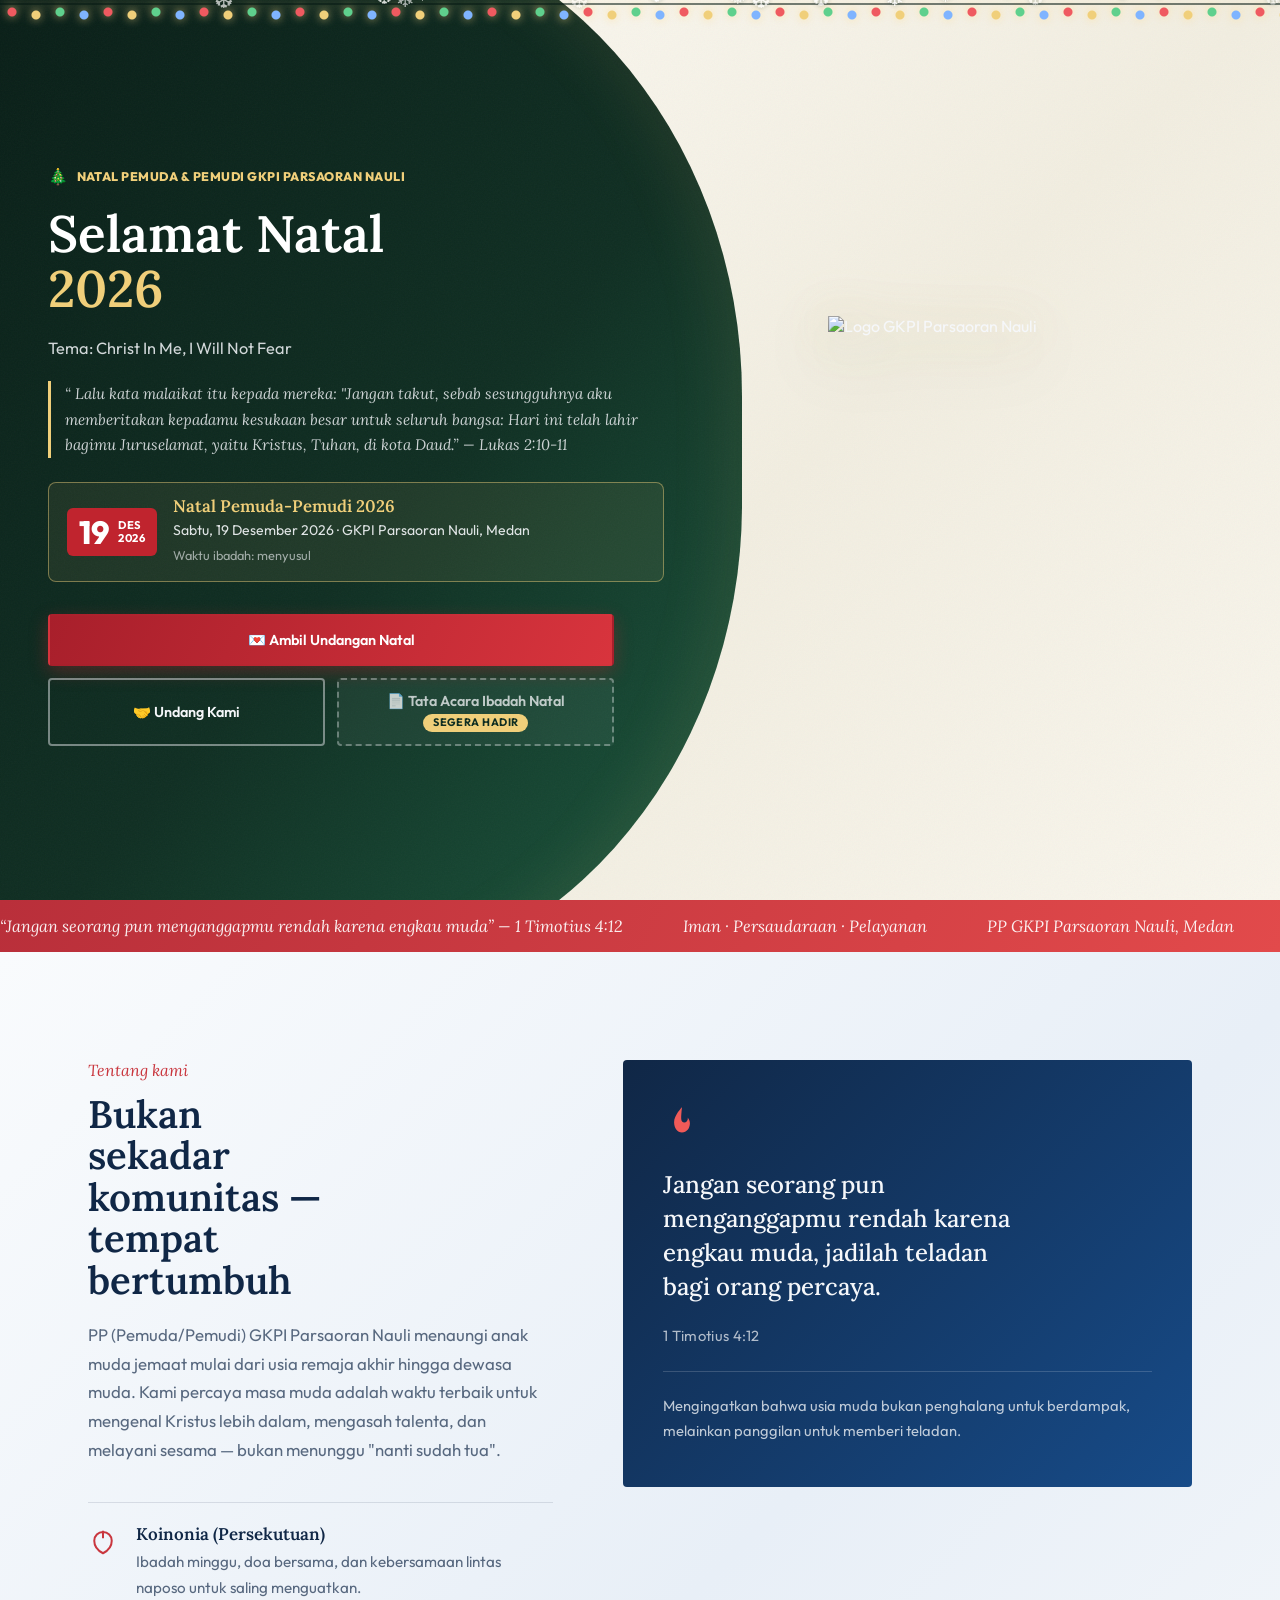
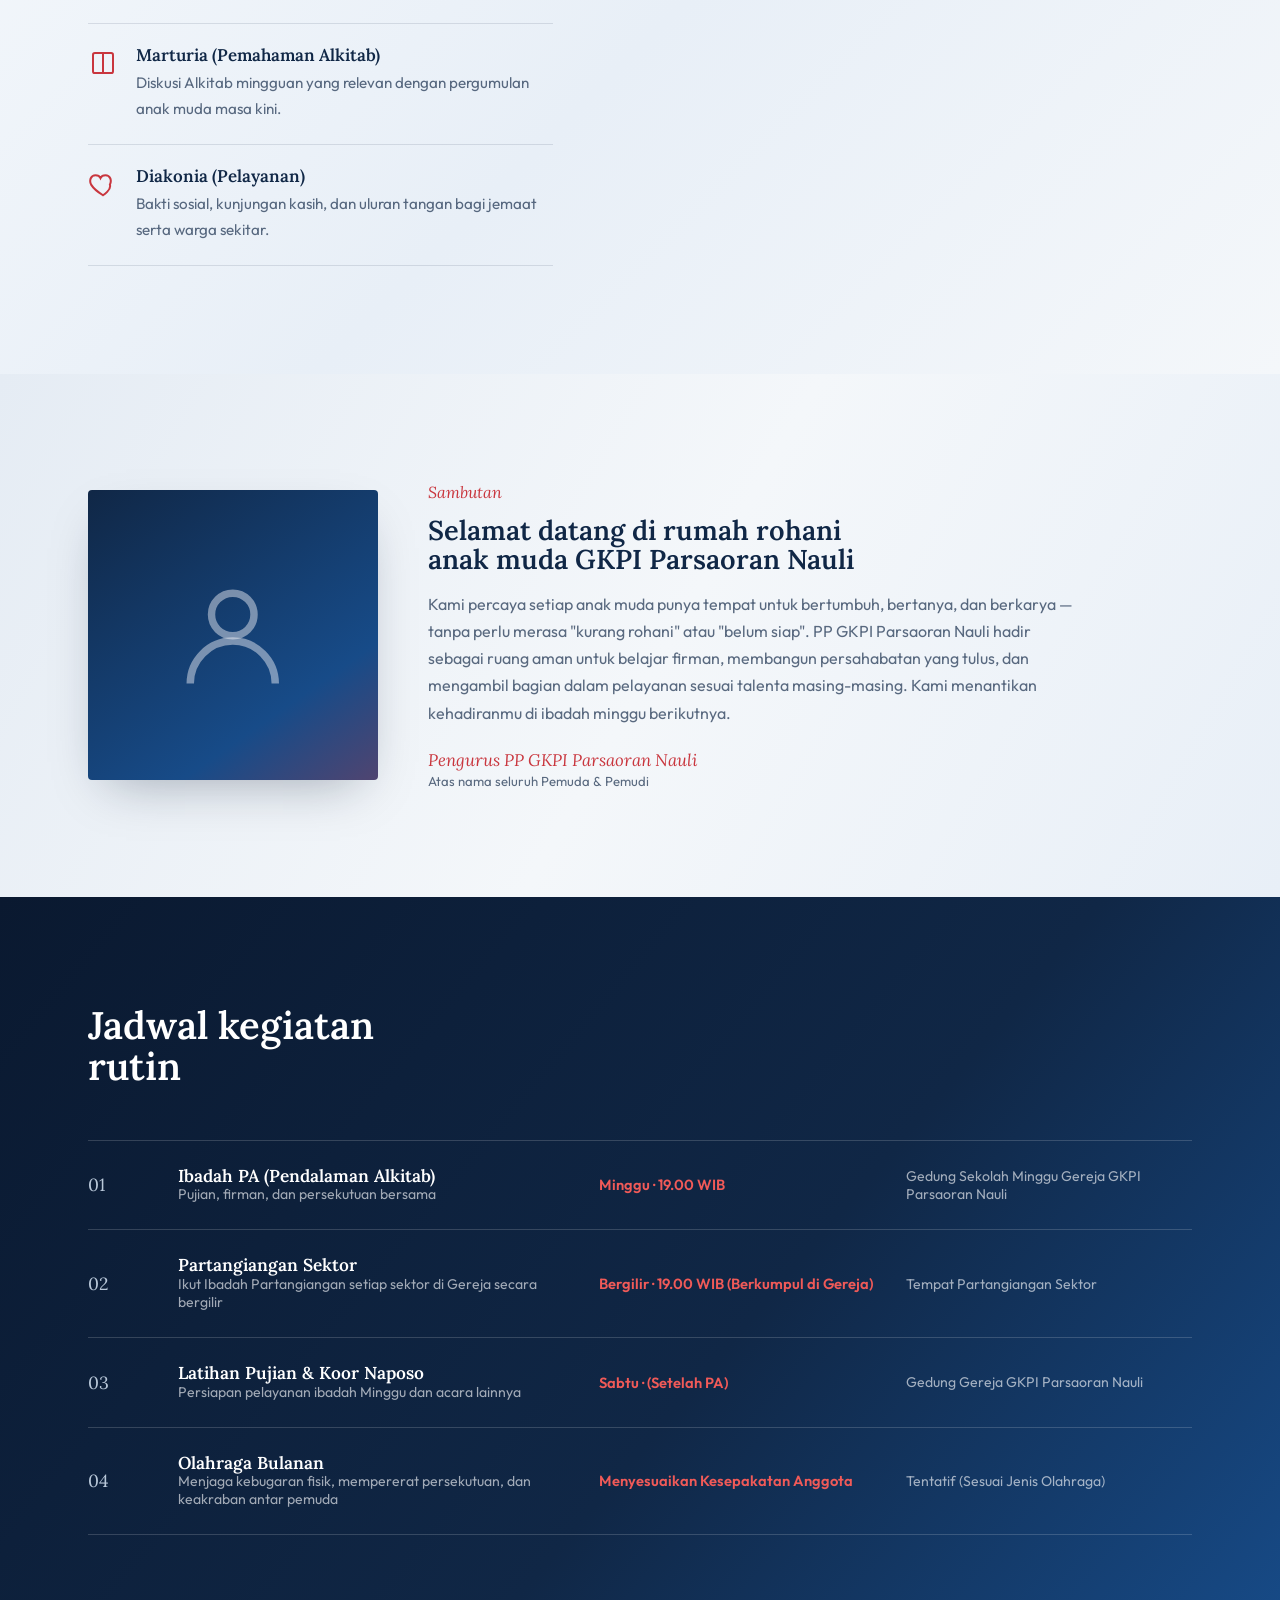
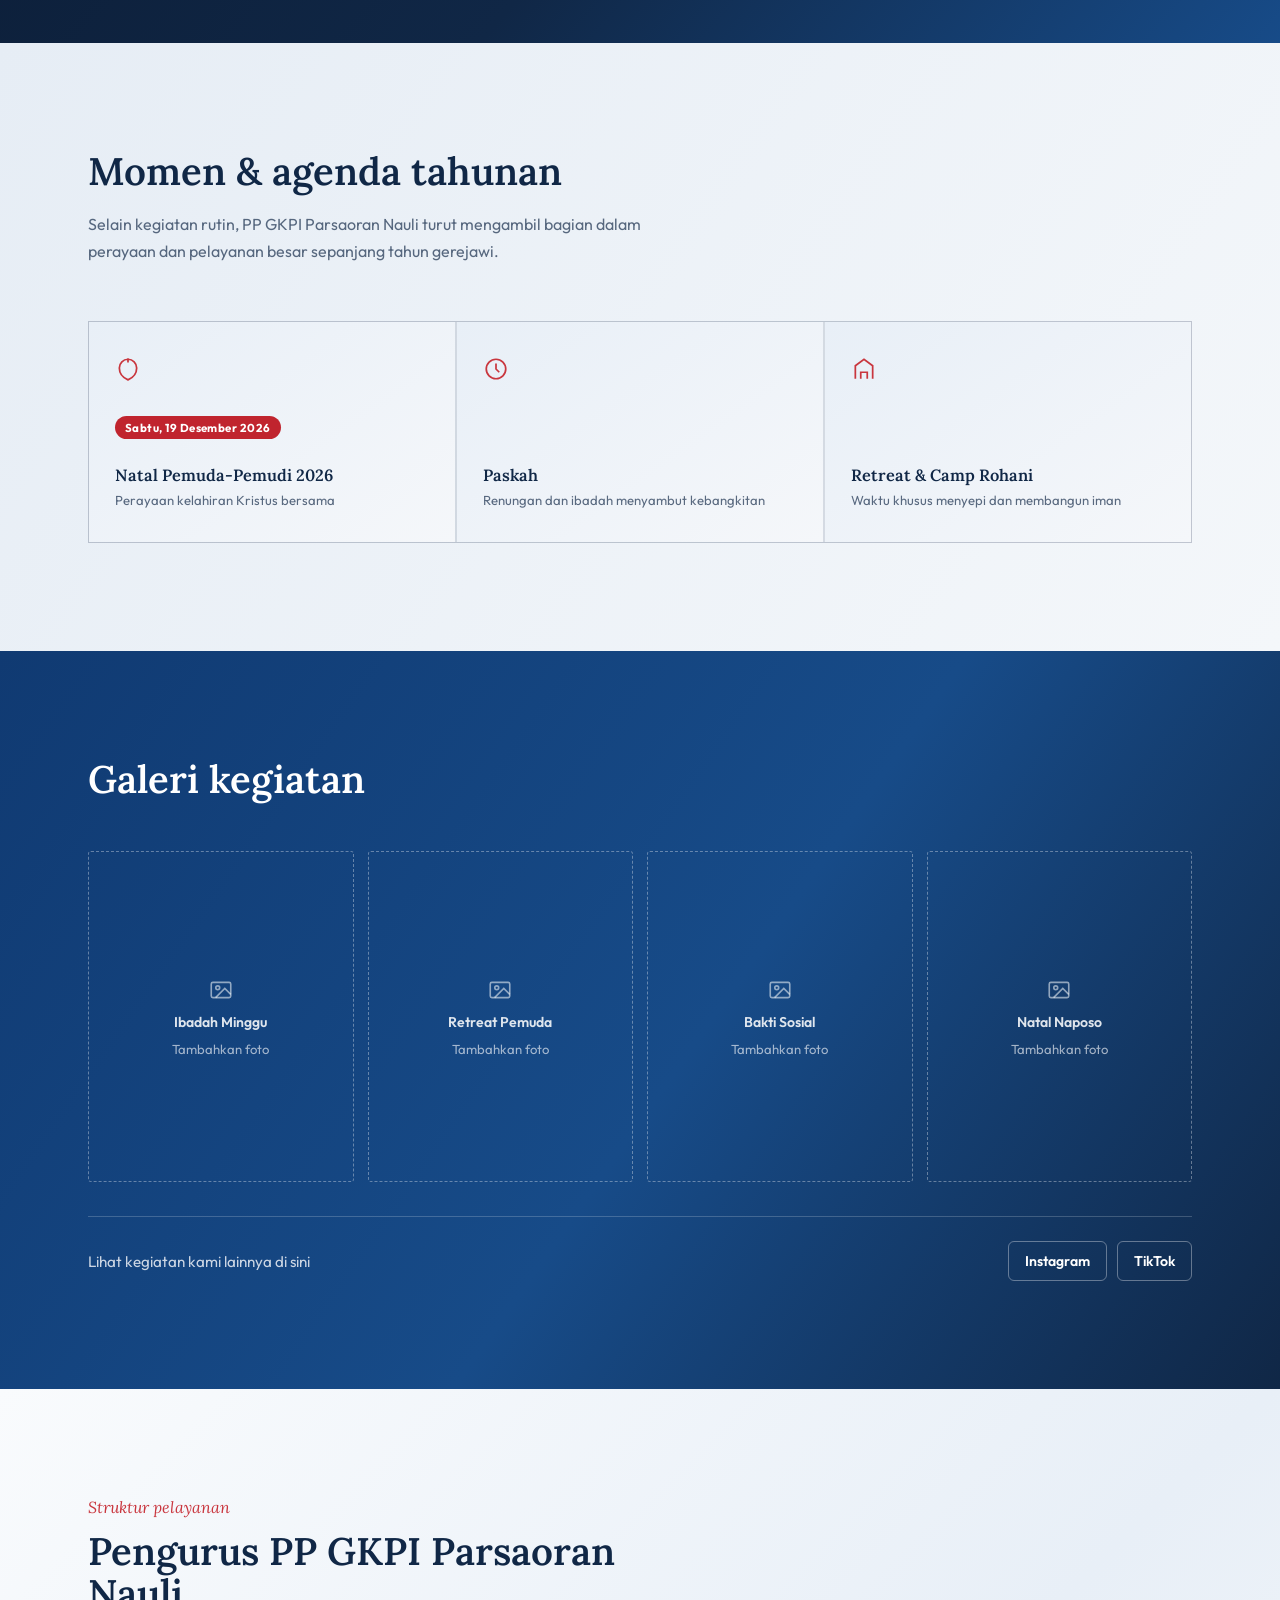
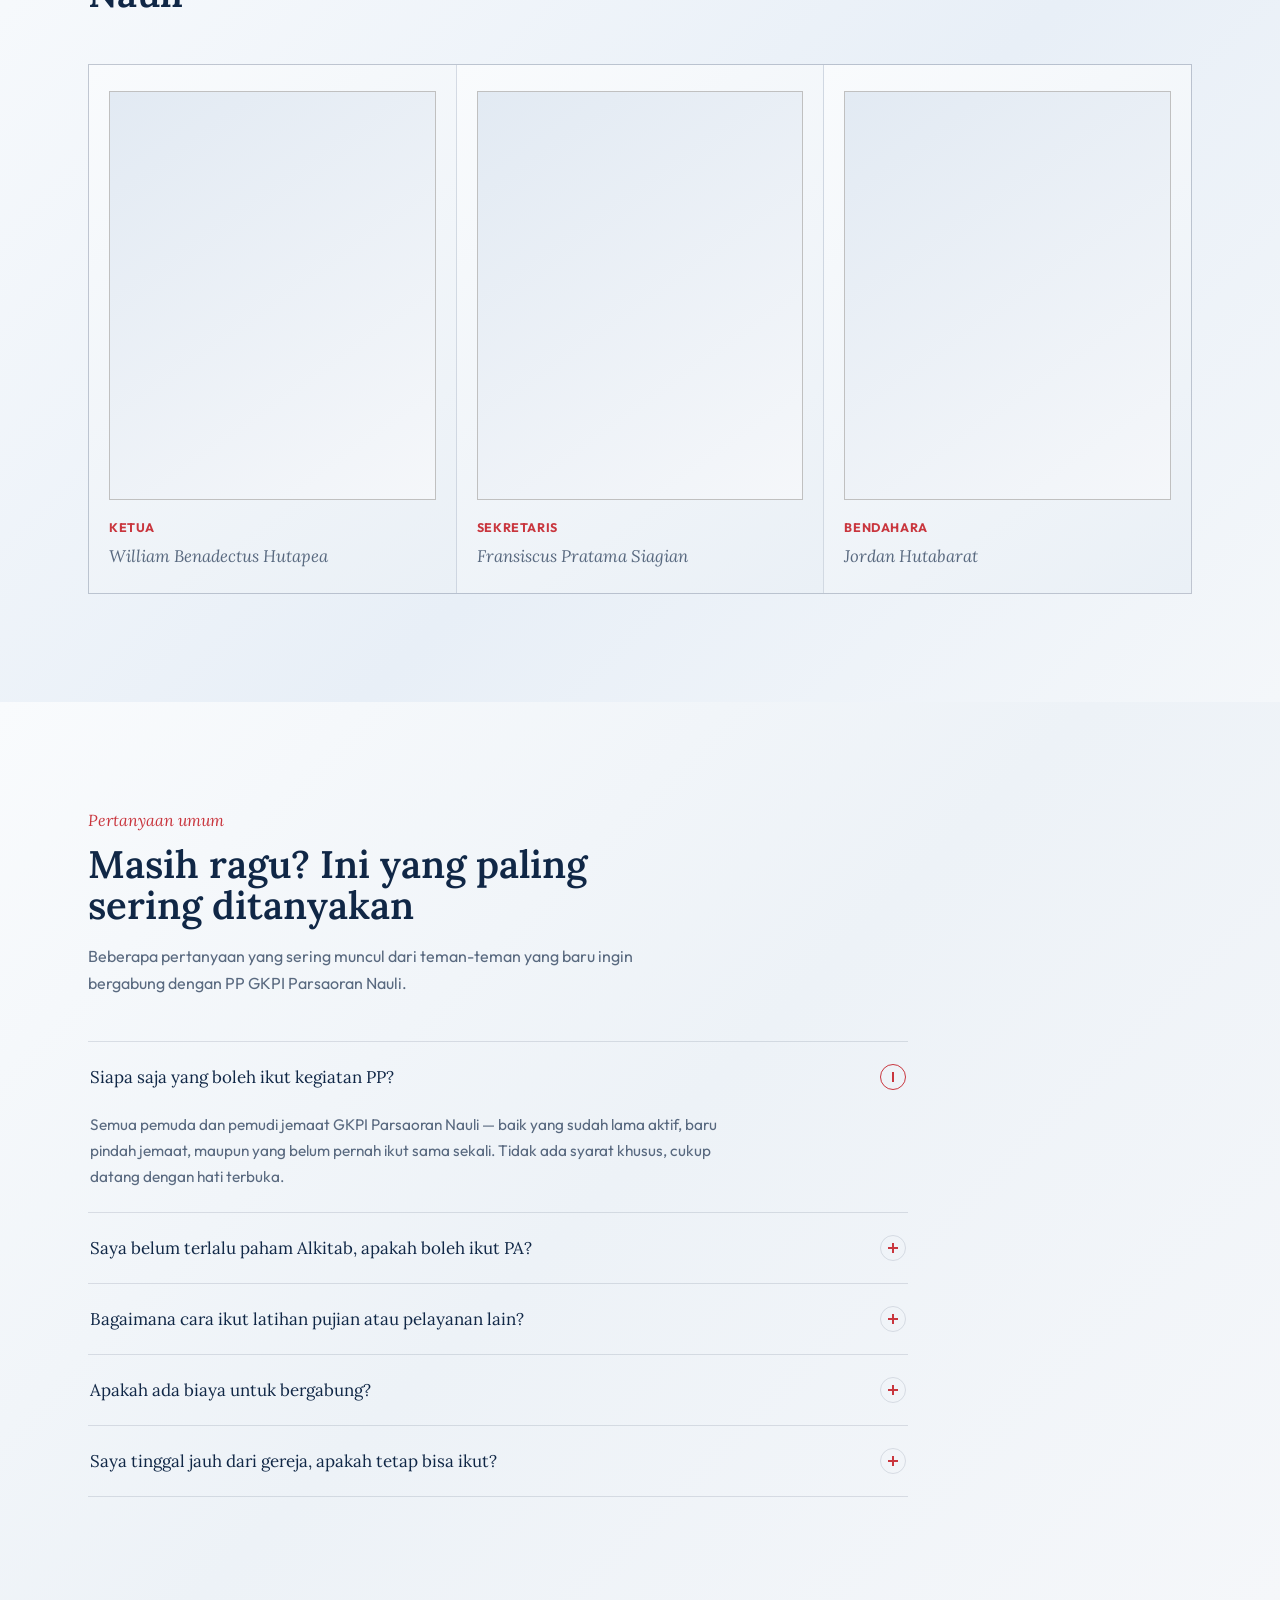
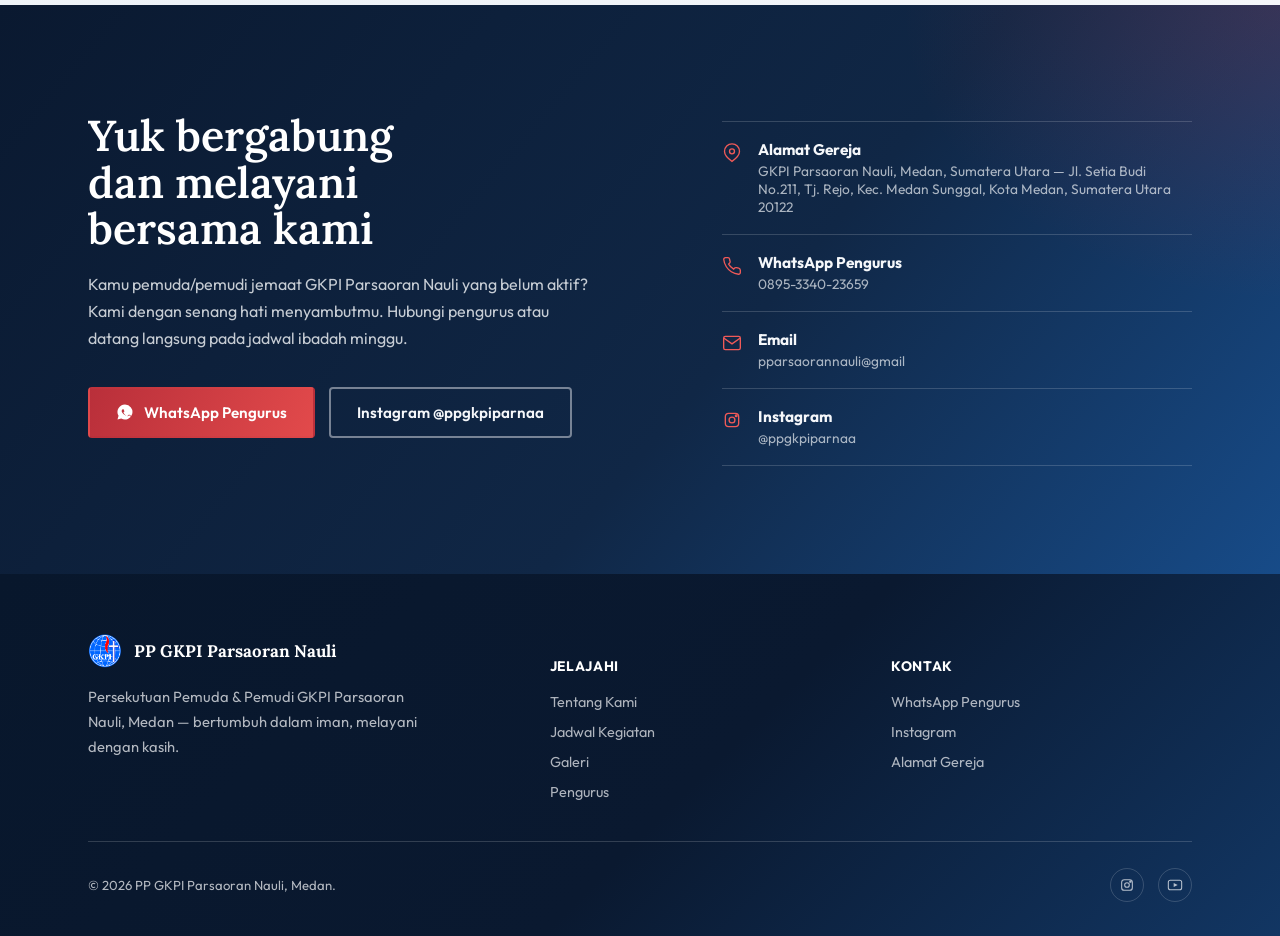
==== commit e7d44025: "Update index.html" ====
--- a/index.html
+++ b/index.html
@@ -37,7 +37,7 @@
   <div class="nav-inner">
     <a class="brand" href="#top">
       <img src="img/logo.png" alt="Logo GKPI">
-      <span class="brand-text"><b>PP GKPI Parsaoran Nauli</b><span>Pemuda &amp; Pemudi · Medan</span></span>
+      <span class="brand-text"><b>PP GKPI Parsaoran Nauli</b></span></span>
     </a>
     <button class="burger" id="burgerBtn" aria-label="Buka menu" aria-expanded="false">
       <span></span><span></span><span></span>
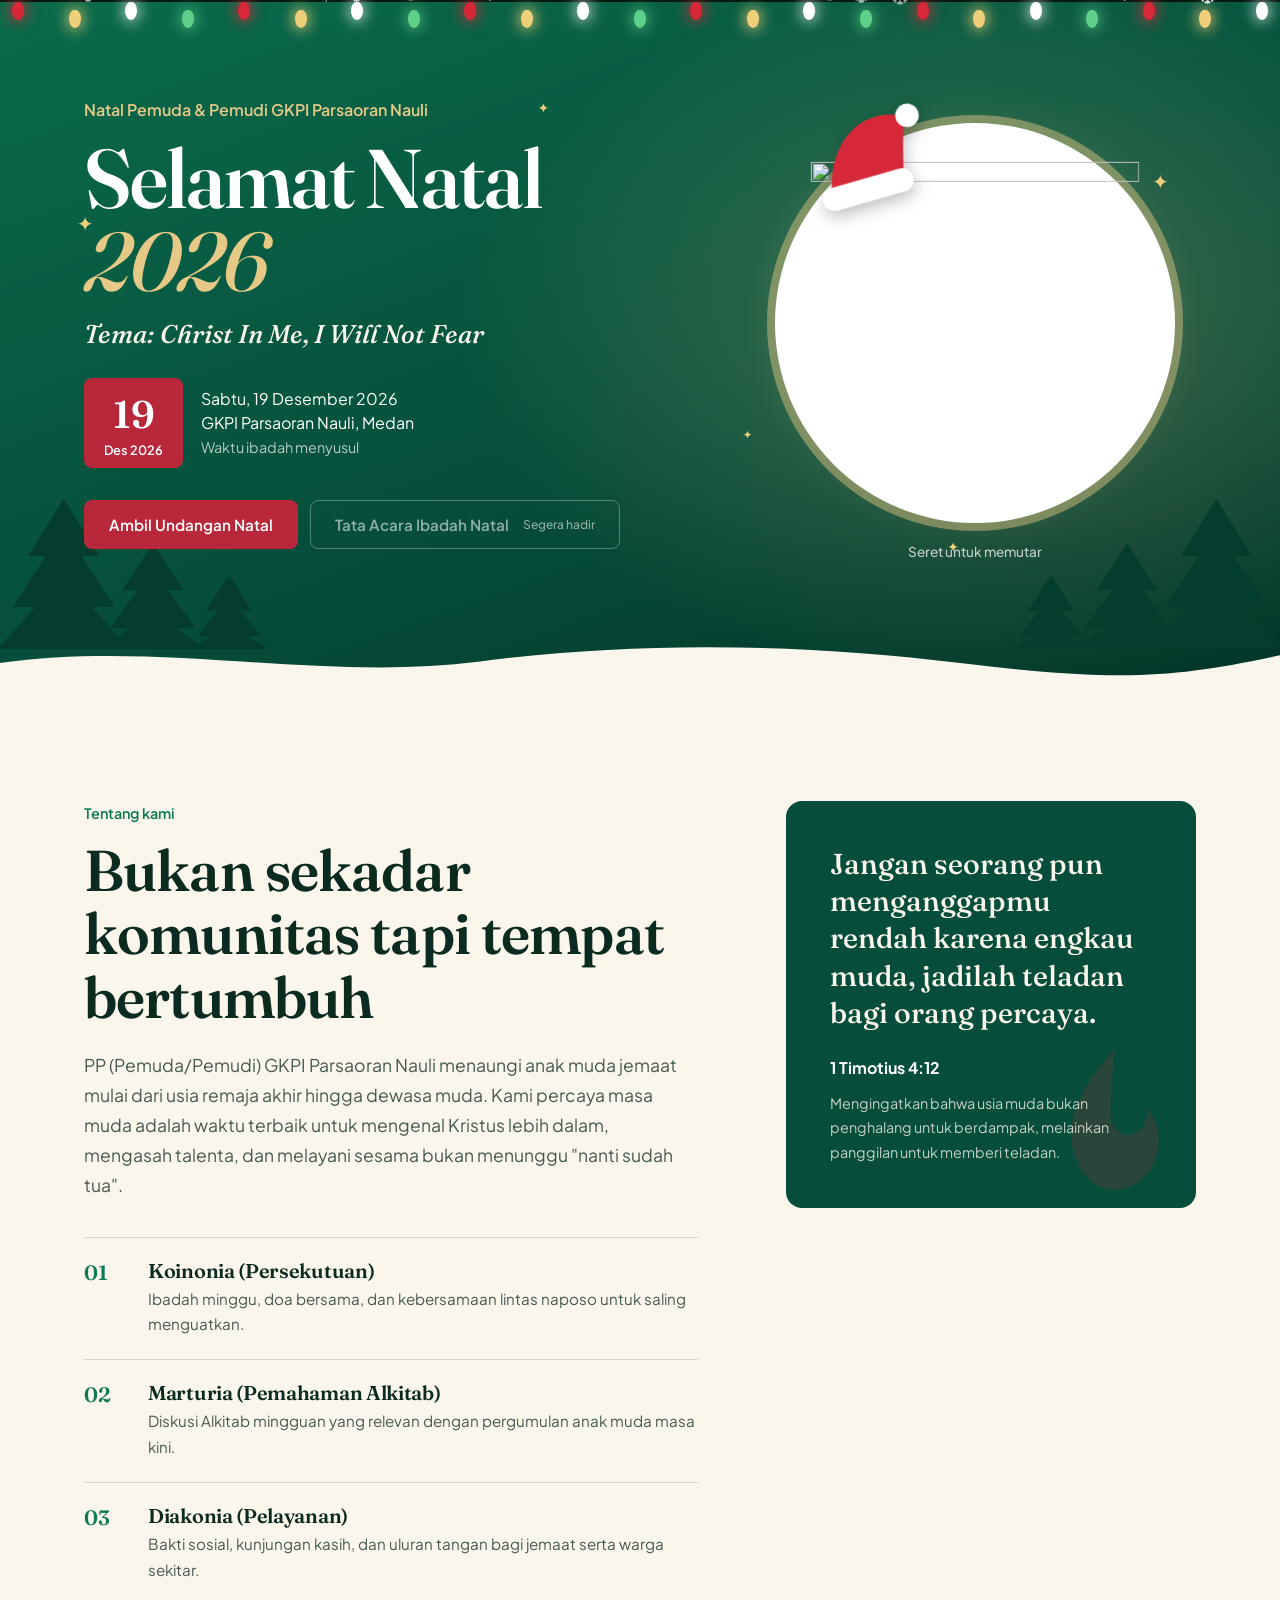
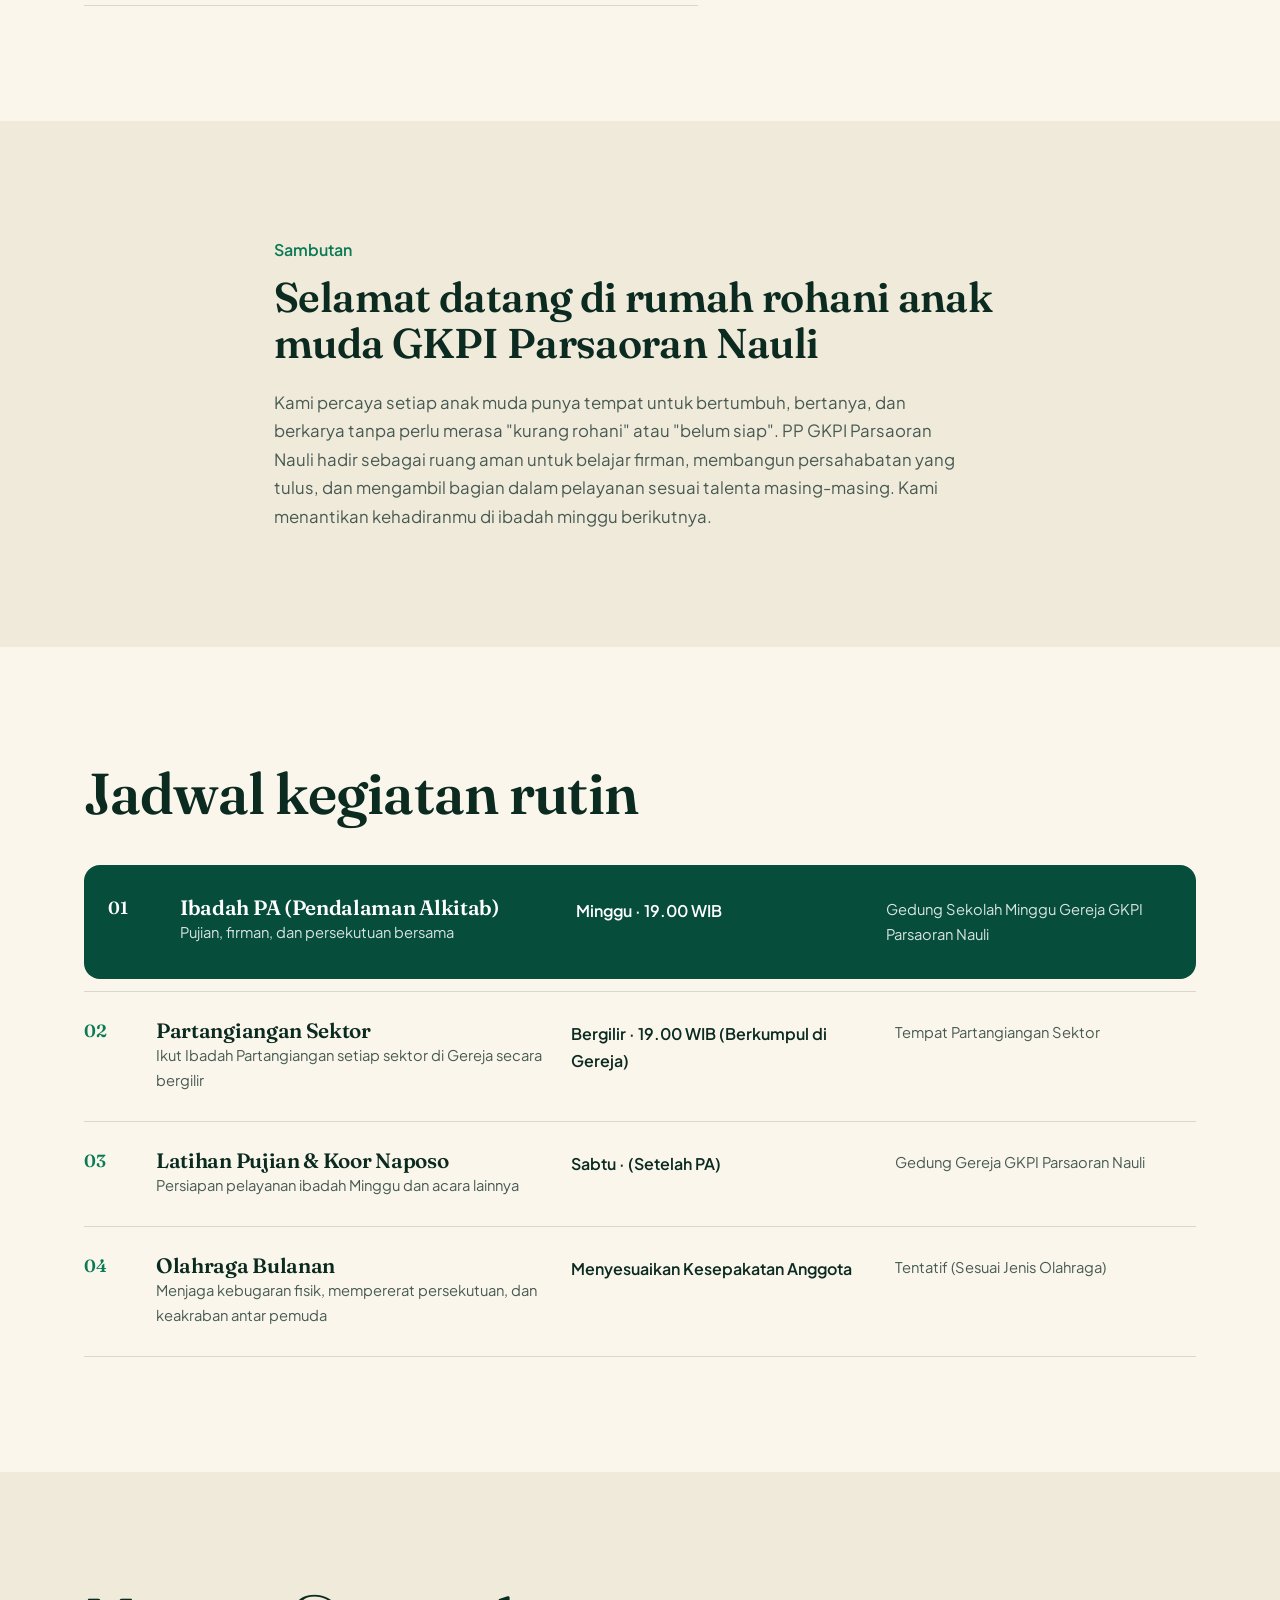
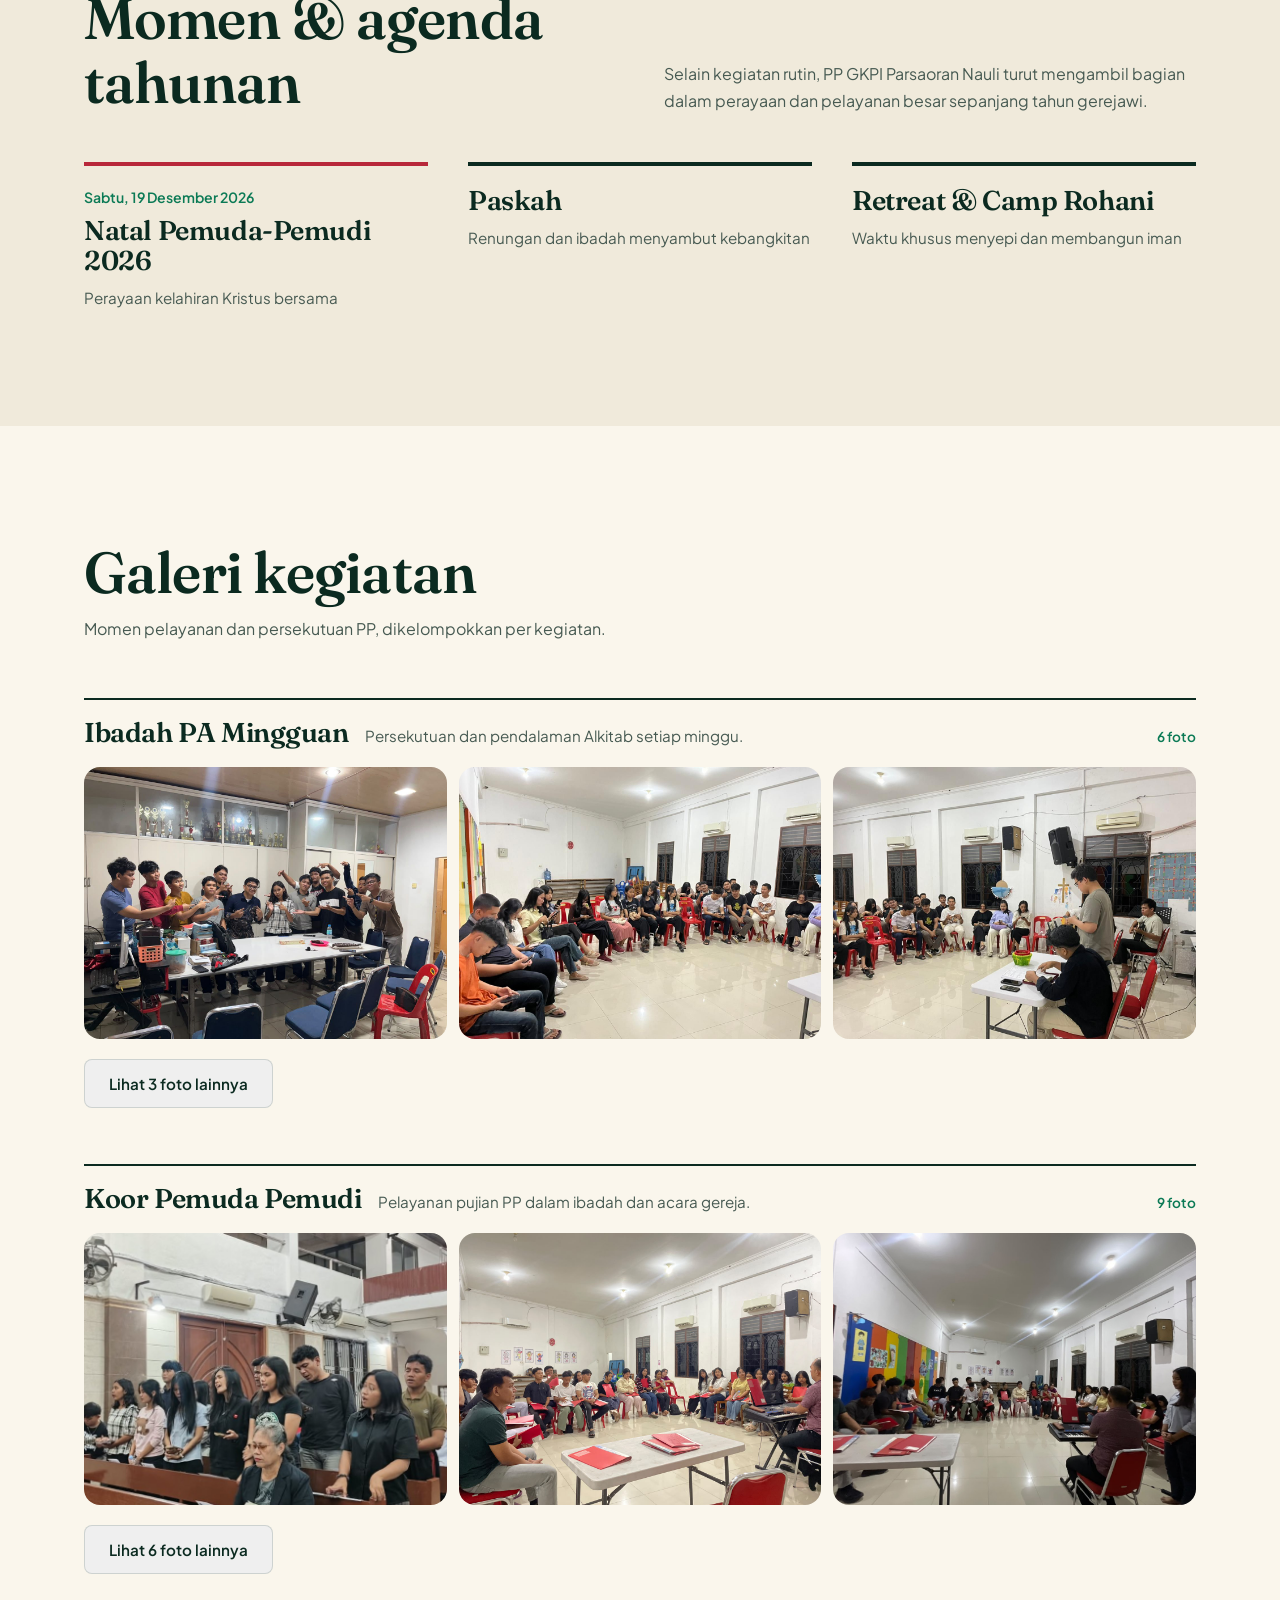
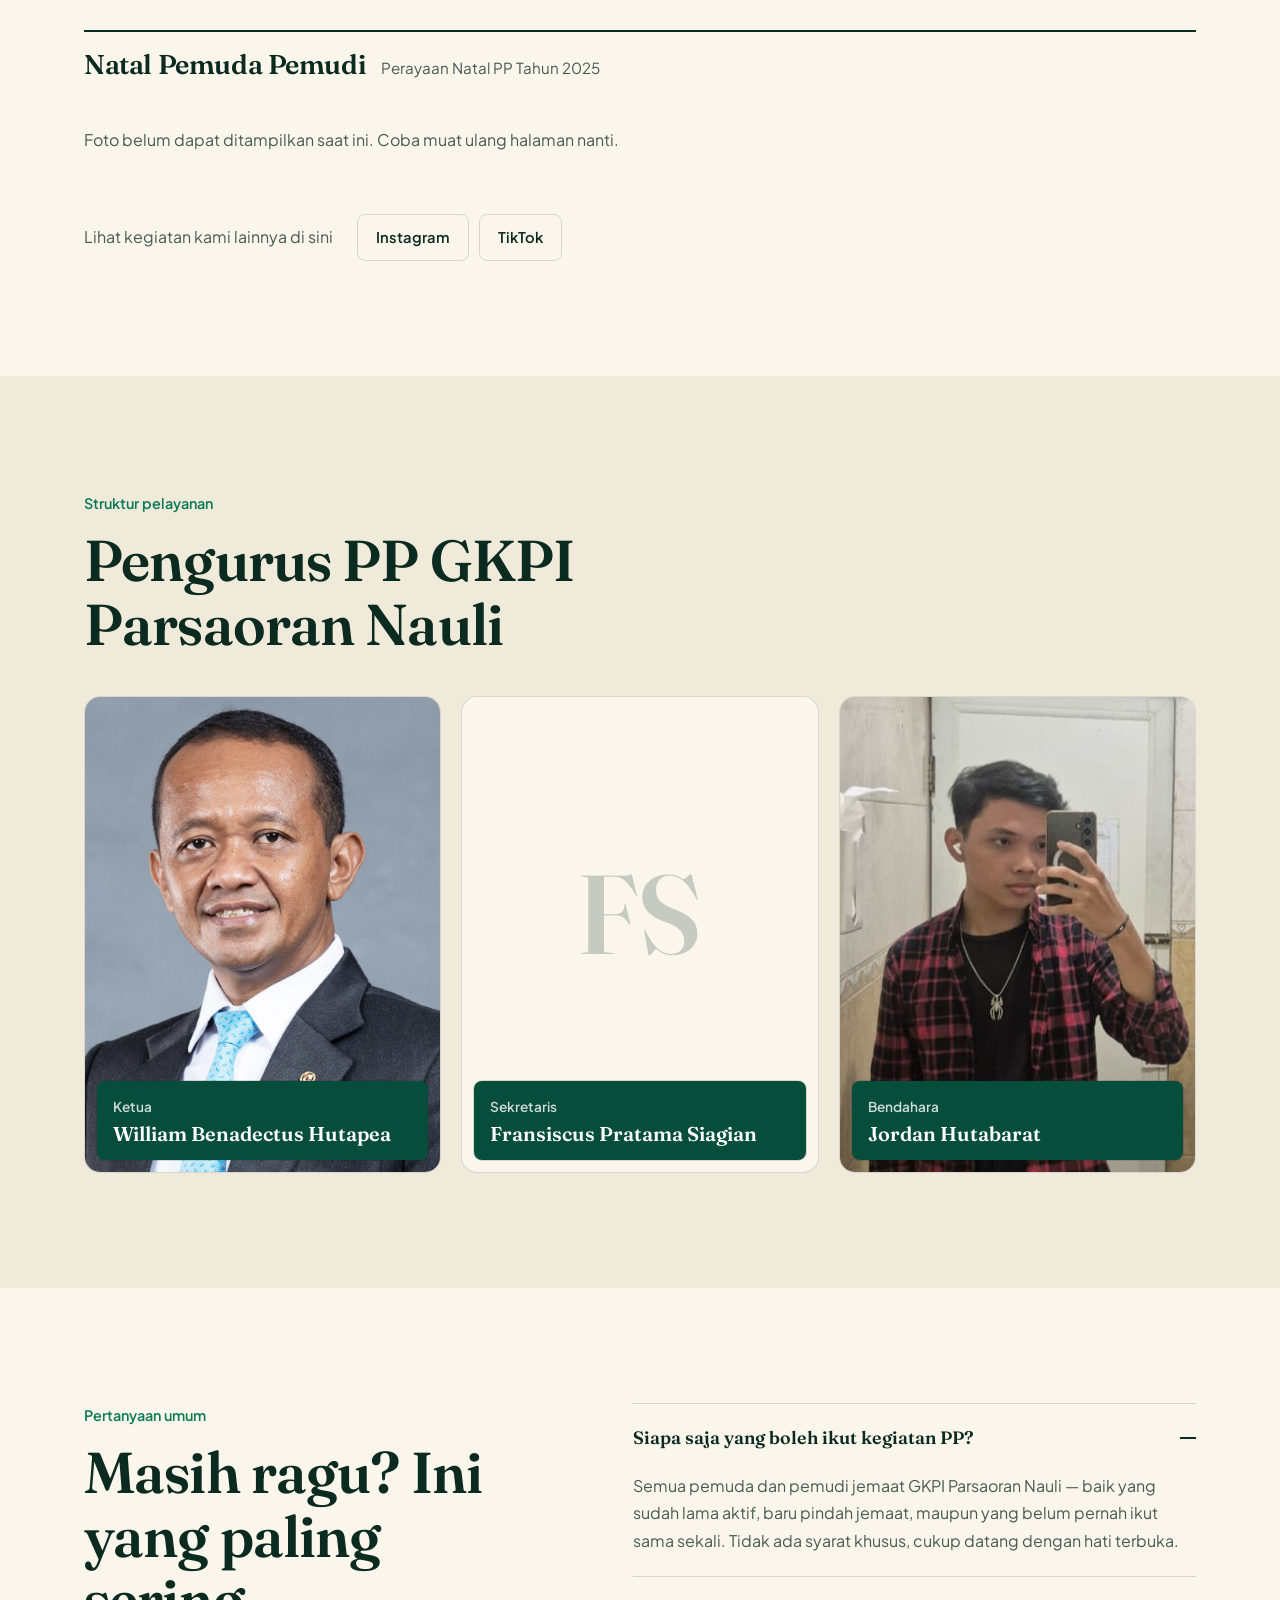
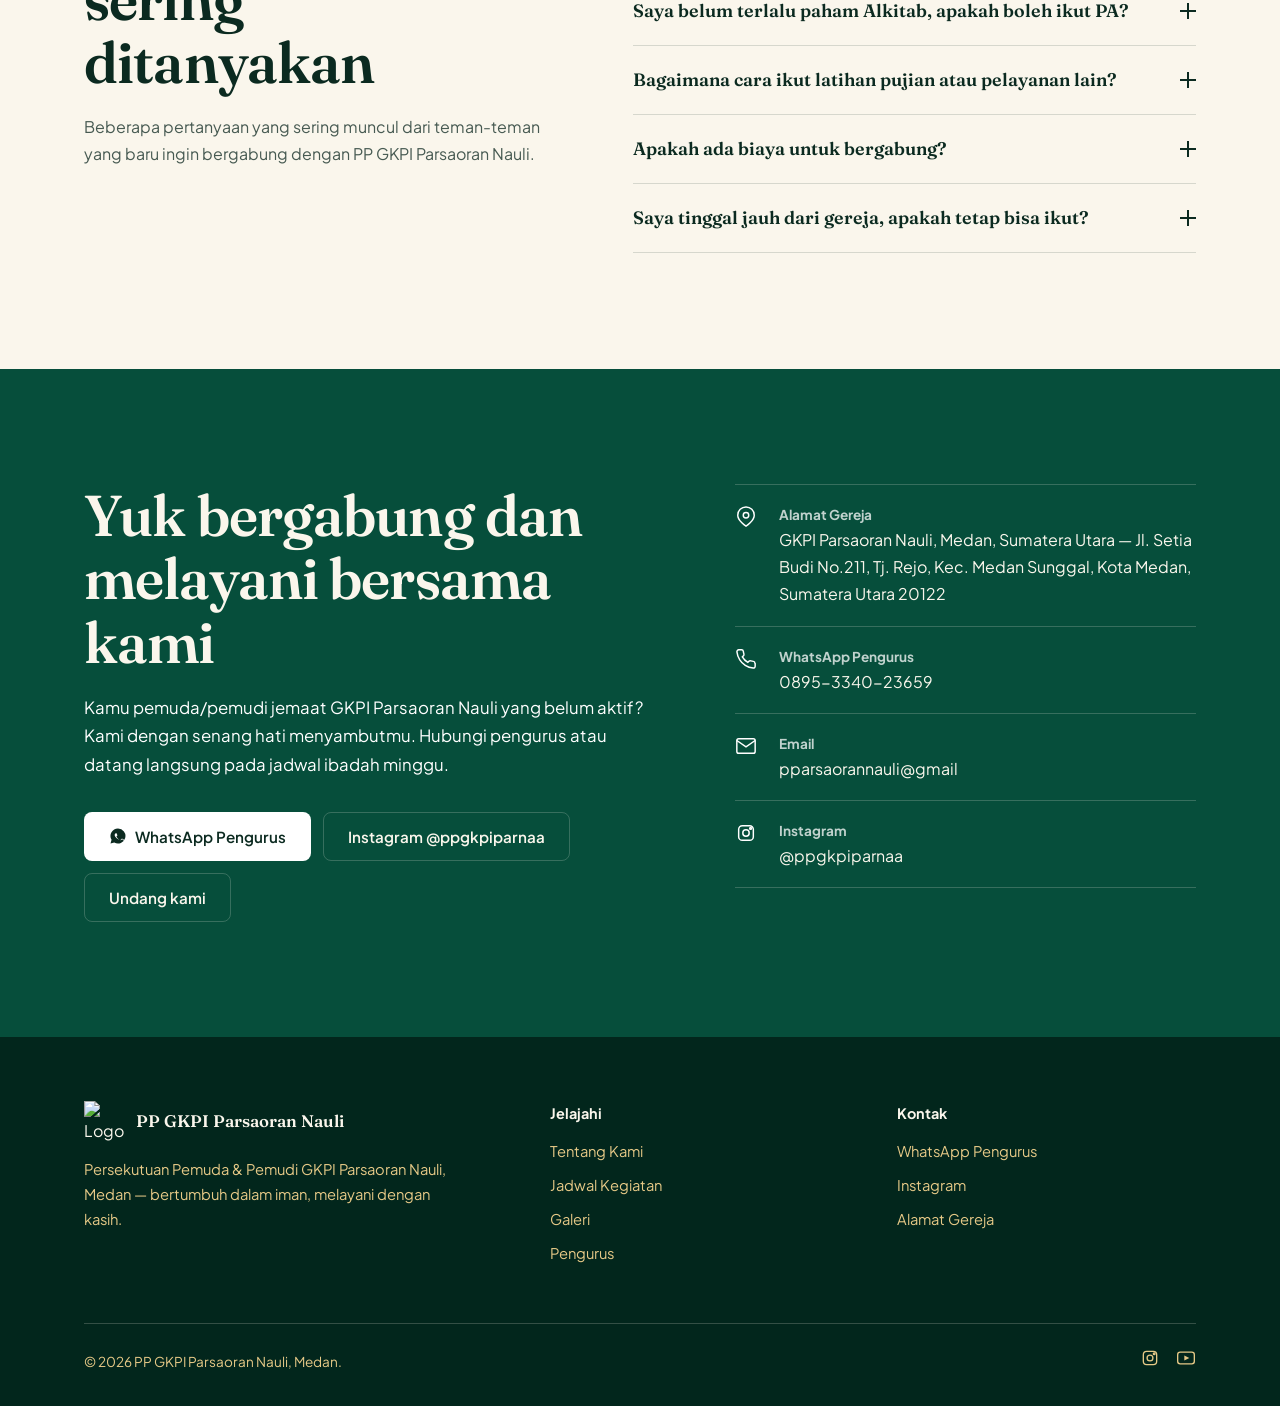
==== commit 48f41c29: "Add files via upload" ====
--- a/index.html
+++ b/index.html
@@ -5,39 +5,37 @@
 <meta name="viewport" content="width=device-width, initial-scale=1, viewport-fit=cover">
 <title>PP GKPI Parsaoran Nauli</title>
 <meta name="description" content="PP GKPI Parsaoran Nauli adalah wadah persekutuan Pemuda &amp; Pemudi jemaat GKPI Parsaoran Nauli, Medan — tempat bertumbuh dalam iman, membangun persaudaraan, dan melayani bersama.">
-<meta name="theme-color" content="#0E1E36">
+<meta name="theme-color" content="#064e3b">
 <meta property="og:type" content="website">
 <meta property="og:title" content="PP GKPI Parsaoran Nauli">
 <meta property="og:description" content="Wadah persekutuan Pemuda &amp; Pemudi GKPI Parsaoran Nauli, Medan — bertumbuh dalam iman, membangun persaudaraan, dan melayani bersama.">
 <link rel="icon" href="img/logo.png">
 <link rel="preconnect" href="https://fonts.googleapis.com">
 <link rel="preconnect" href="https://fonts.gstatic.com" crossorigin>
-<link href="https://fonts.googleapis.com/css2?family=Lora:ital,wght@0,400..700;1,400..700&family=Outfit:wght@400;500;600;700;800&display=swap" rel="stylesheet">
-<link rel="stylesheet" href="styles.css?v=natal4">
+<link href="https://fonts.googleapis.com/css2?family=Fraunces:ital,opsz,wght@0,9..144,400..700;1,9..144,400..700&family=Plus+Jakarta+Sans:wght@400;500;600;700&display=swap" rel="stylesheet">
+<link rel="stylesheet" href="styles.css?v=redesign5">
 <script>
 /* Tema Natal 2026: aktif otomatis 19 Des 2026 s/d 6 Jan 2027.
    Uji coba: tambahkan ?natal=on di URL (atau ?natal=off untuk mematikan). */
 (function(){
+  document.documentElement.classList.add("js");
   var q=(location.search.match(/[?&]natal=(on|off)/)||[])[1];
   var now=new Date(), start=new Date(2026,11,19,0,0,0), end=new Date(2027,0,7,0,0,0);
   var on=q?q==="on":(now>=start&&now<end);
   if(on){document.documentElement.classList.add("natal");
-    var m=document.querySelector('meta[name="theme-color"]'); if(m) m.setAttribute("content","#0F2E22");}
+    var m=document.querySelector('meta[name="theme-color"]'); if(m) m.setAttribute("content","#064e3b");}
 })();
 </script>
 </head>
 <body>
 
-<!-- NATAL: lampu hias & salju (hanya tampil saat tema Natal aktif) -->
-<div class="natal-lights natal-only" aria-hidden="true"></div>
-<div class="snow natal-only" id="snow" aria-hidden="true"></div>
 
 <!-- NAV -->
 <nav class="nav" id="siteNav">
   <div class="nav-inner">
     <a class="brand" href="#top">
       <img src="img/logo.png" alt="Logo GKPI">
-      <span class="brand-text"><b>PP GKPI Parsaoran Nauli</b></span></span>
+      <span class="brand-text"><b>PP GKPI Parsaoran Nauli</b></span>
     </a>
     <button class="burger" id="burgerBtn" aria-label="Buka menu" aria-expanded="false">
       <span></span><span></span><span></span>
@@ -48,77 +46,69 @@
       <a href="#kegiatan">Jadwal</a>
       <a href="#galeri">Galeri</a>
       <a href="#pengurus">Pengurus</a>
-      <a class="nav-cta" href="https://wa.me/62895334023659?text=Halo%20kak%0ASaya%20mau%20bergabung%20dengan%20PP%20GKPI%20Parsaoran%20Nauli">Ingin Begabung?</a>
+      <a class="nav-cta" href="https://wa.me/62895334023659?text=Halo%20kak%0ASaya%20mau%20bergabung%20dengan%20PP%20GKPI%20Parsaoran%20Nauli">Ingin Bergabung?</a>
     </div>
   </div>
 </nav>
 
 <!-- HERO -->
-<!-- HERO REDESIGNED -->
-<header class="hero hero-natal" id="top">
-  <div class="hero-lights" aria-hidden="true"></div>
+<header class="hero" id="top">
   <div class="hero-snow" id="heroSnow" aria-hidden="true"></div>
-  <div class="hero-grid">
+  <div class="hero-lights" id="heroLights" aria-hidden="true"></div>
+  <div class="hero-stars" aria-hidden="true"><i style="left:6%;top:30%">✦</i><i style="left:42%;top:14%;font-size:14px">✦</i><i style="left:58%;top:62%;font-size:12px">✦</i><i style="left:90%;top:24%">✦</i><i style="left:74%;top:78%;font-size:14px">✦</i></div>
+  <svg class="hero-trees l" viewBox="0 0 220 130" aria-hidden="true"><path d="M50 10 L78 55 H64 L90 95 H72 L102 128 H-2 L28 95 H10 L36 55 H22Z M120 45 L144 82 H132 L154 112 H138 L162 128 H78 L102 112 H86 L108 82 H96Z M180 70 L198 98 H189 L205 118 H194 L212 128 H148 L166 118 H155 L171 98 H162Z"/></svg>
+  <svg class="hero-trees r" viewBox="0 0 220 130" aria-hidden="true"><path d="M50 10 L78 55 H64 L90 95 H72 L102 128 H-2 L28 95 H10 L36 55 H22Z M120 45 L144 82 H132 L154 112 H138 L162 128 H78 L102 112 H86 L108 82 H96Z M180 70 L198 98 H189 L205 118 H194 L212 128 H148 L166 118 H155 L171 98 H162Z"/></svg>
+  <svg class="hero-drift" viewBox="0 0 1200 60" preserveAspectRatio="none" aria-hidden="true"><path d="M0 30 C150 0 300 55 450 28 S750 5 900 30 S1100 50 1200 20 V60 H0Z"/></svg>
+  <div class="wrap hero-grid">
     <div class="hero-copy">
-      <div class="eyebrow-plain"><span class="eyebrow-flame">🎄</span> Natal Pemuda & Pemudi GKPI Parsaoran Nauli</div>
+      <p class="hero-sub">Natal Pemuda &amp; Pemudi GKPI Parsaoran Nauli</p>
       <h1>Selamat Natal <em>2026</em></h1>
-      <p class="lead">Tema: Christ In Me, I Will Not Fear</p>
-      <p class="hero-verse">“ Lalu kata malaikat itu kepada mereka: "Jangan takut, sebab sesungguhnya aku memberitakan kepadamu kesukaan besar untuk seluruh bangsa: Hari ini telah lahir bagimu Juruselamat, yaitu Kristus, Tuhan, di kota Daud.” — Lukas 2:10-11</p>
-      <div class="natal-schedule">
-        <div class="natal-schedule-date"><b>19</b><span>Des<br>2026</span></div>
-        <div class="natal-schedule-info">
-          <h3>Natal Pemuda-Pemudi 2026</h3>
-          <p>Sabtu, 19 Desember 2026 · GKPI Parsaoran Nauli, Medan</p>
-          <p class="muted">Waktu ibadah: menyusul</p>
-        </div>
-      </div>
-      <div class="hero-actions hero-actions-natal">
-        <a href="undangan-natal.html" class="btn btn-primary">💌 Ambil Undangan Natal</a>
-        <a href="https://wa.me/62895334023659?text=Shalom%20kak%0ASaya%20ingin%20mengundang%20PP%20GKPI%20Parsaoran%20Nauli%20untuk%20acara%20kami" class="btn btn-ghost" target="_blank" rel="noopener noreferrer">🤝 Undang Kami</a>
-        <a href="files/tata-acara-natal-2026.pdf" class="btn btn-ghost" id="tataAcaraBtn" download="Tata-Acara-Ibadah-Natal-2026.pdf">📄 Tata Acara Ibadah Natal</a>
-      </div>
-    </div>
-    <div class="hero-visual">
-      <img src="img/logo.png" alt="Logo GKPI Parsaoran Nauli">
+      <p class="hero-theme">Tema: Christ In Me, I Will Not Fear</p>
+      <div class="hero-event">
+        <div class="hero-date"><b>19</b><span>Des 2026</span></div>
+        <p>Sabtu, 19 Desember 2026<br>GKPI Parsaoran Nauli, Medan<br><span class="soon-time">Waktu ibadah menyusul</span></p>
+      </div>
+      <div class="hero-actions">
+        <a href="undangan-natal.html" class="btn btn-primary">Ambil Undangan Natal</a>
+        <a href="files/tata-acara-natal-2026.pdf" class="btn btn-ghost" id="tataAcaraBtn" download="Tata-Acara-Ibadah-Natal-2026.pdf">Tata Acara Ibadah Natal</a>
+      </div>
+    </div>
+    <div class="hero-logo">
+      <svg class="hero-flame" viewBox="0 0 24 24" fill="currentColor" aria-hidden="true"><path d="M12 2c0 0-5 5-5 9.5C7 15 9 18 12 18c3 0 5-2.6 5-5.800 0-2-1.300-3.500-1.300-3.500.1 2-1 3-2.200 3-1.200 0-2-1-2-2.600C11.500 6.500 12 2 12 2z"/></svg>
+      <div class="coin-stage">
+        <span class="coin-glow" aria-hidden="true"></span>
+        <div class="coin-float">
+          <div class="coin" id="logoCoin" role="button" tabindex="0" aria-label="Logo GKPI. Seret atau ketuk untuk memutar logo">
+            <span class="coin-frame" aria-hidden="true"></span>
+            <div class="coin-spin" id="logoSpin">
+              <div class="coin-face coin-front"><img src="img/logo.png" width="484" height="475" fetchpriority="high" alt="" draggable="false"></div>
+              <div class="coin-face coin-back" aria-hidden="true"><img src="img/logo.png" width="484" height="475" alt="" draggable="false" decoding="async"></div>
+            </div>
+          </div>
+          <svg class="santa-hat" viewBox="0 0 120 100" aria-hidden="true"><path d="M14 78 C24 30 62 6 100 26 C92 44 88 62 84 78Z" fill="#d62839"/><rect x="4" y="72" width="88" height="22" rx="11" fill="#fff"/><circle cx="102" cy="26" r="11" fill="#fff"/></svg>
+        </div>
+        <span class="coin-hint" id="coinHint" aria-hidden="true">Seret untuk memutar</span>
+      </div>
     </div>
   </div>
 </header>
-
-<!-- VERSE STRIP -->
-<div class="verse-strip">
-  <div class="track">
-    <span class="natal-only">🎄 Selamat Natal 2026 — “Hari ini telah lahir bagimu Juruselamat” · Lukas 2:11</span>
-    <span>“Jangan seorang pun menganggapmu rendah karena engkau muda” — 1 Timotius 4:12</span>
-    <span>Iman · Persaudaraan · Pelayanan</span>
-    <span>PP GKPI Parsaoran Nauli, Medan</span>
-    <span class="natal-only">🎄 Selamat Natal 2026 — “Hari ini telah lahir bagimu Juruselamat” · Lukas 2:11</span>
-    <span>“Jangan seorang pun menganggapmu rendah karena engkau muda” — 1 Timotius 4:12</span>
-    <span>Iman · Persaudaraan · Pelayanan</span>
-    <span>PP GKPI Parsaoran Nauli, Medan</span>
-  </div>
-</div>
-
-
 
 <!-- ABOUT -->
 <section class="about section-pad reveal" id="tentang">
   <div class="wrap about-grid">
     <div>
       <span class="kicker">Tentang kami</span>
-      <h2>Bukan sekadar komunitas — tempat bertumbuh</h2>
-      <p class="about-lead">PP (Pemuda/Pemudi) GKPI Parsaoran Nauli menaungi anak muda jemaat mulai dari usia remaja akhir hingga dewasa muda. Kami percaya masa muda adalah waktu terbaik untuk mengenal Kristus lebih dalam, mengasah talenta, dan melayani sesama — bukan menunggu "nanti sudah tua".</p>
+      <h2>Bukan sekadar komunitas tapi tempat bertumbuh</h2>
+      <p class="about-lead">PP (Pemuda/Pemudi) GKPI Parsaoran Nauli menaungi anak muda jemaat mulai dari usia remaja akhir hingga dewasa muda. Kami percaya masa muda adalah waktu terbaik untuk mengenal Kristus lebih dalam, mengasah talenta, dan melayani sesama bukan menunggu "nanti sudah tua".</p>
 
       <div class="pillars">
         <div class="pillar">
-          <svg viewBox="0 0 24 24" fill="none" stroke="currentColor" stroke-width="1.6"><path d="M12 3v6M12 21c-4-2-7-5-7-10a7 7 0 0114 0c0 5-3 8-7 10z"/></svg>
           <div><h4>Koinonia (Persekutuan)</h4><p>Ibadah minggu, doa bersama, dan kebersamaan lintas naposo untuk saling menguatkan.</p></div>
         </div>
         <div class="pillar">
-          <svg viewBox="0 0 24 24" fill="none" stroke="currentColor" stroke-width="1.6"><path d="M4 5.5C4 4.7 4.7 4 5.5 4H12v16H5.5c-.8 0-1.5-.7-1.5-1.5v-13zM20 5.5c0-.8-.7-1.5-1.5-1.5H12v16h6.5c.8 0 1.5-.7 1.5-1.5v-13z"/></svg>
           <div><h4>Marturia (Pemahaman Alkitab)</h4><p>Diskusi Alkitab mingguan yang relevan dengan pergumulan anak muda masa kini.</p></div>
         </div>
         <div class="pillar">
-          <svg viewBox="0 0 24 24" fill="none" stroke="currentColor" stroke-width="1.6"><path d="M12 21s-7-4.35-9.5-8.5C.7 8.9 2.4 5 6 5c2 0 3.5 1.2 4 2.3.5-1.1 2-2.3 4-2.3 3.6 0 5.3 3.9 3.5 7.5C19 16.65 12 21 12 21z"/></svg>
           <div><h4>Diakonia (Pelayanan)</h4><p>Bakti sosial, kunjungan kasih, dan uluran tangan bagi jemaat serta warga sekitar.</p></div>
         </div>
       </div>
@@ -136,14 +126,11 @@
 <!-- WELCOME / SAMBUTAN -->
 <section class="welcome section-pad reveal">
   <div class="wrap welcome-wrap">
-    <div class="welcome-photo">
-      <svg viewBox="0 0 24 24" fill="none" stroke="currentColor" stroke-width="1.4"><circle cx="12" cy="8" r="4"/><path d="M4 21c0-4.4 3.6-8 8-8s8 3.6 8 8"/></svg>
-    </div>
+    <!-- Foto sambutan (opsional): tambahkan <figure class="welcome-photo"><img src="..." alt="..."></figure> di sini, lalu beri class "has-photo" pada div welcome-wrap -->
     <div class="welcome-text">
-      <span class="kicker">Sambutan</span>
+      <div class="welcome-sign">Sambutan</div>
       <h3>Selamat datang di rumah rohani anak muda GKPI Parsaoran Nauli</h3>
-      <p>Kami percaya setiap anak muda punya tempat untuk bertumbuh, bertanya, dan berkarya — tanpa perlu merasa "kurang rohani" atau "belum siap". PP GKPI Parsaoran Nauli hadir sebagai ruang aman untuk belajar firman, membangun persahabatan yang tulus, dan mengambil bagian dalam pelayanan sesuai talenta masing-masing. Kami menantikan kehadiranmu di ibadah minggu berikutnya.</p>
-      <div class="welcome-sign">Pengurus PP GKPI Parsaoran Nauli<span>Atas nama seluruh Pemuda &amp; Pemudi</span></div>
+      <p>Kami percaya setiap anak muda punya tempat untuk bertumbuh, bertanya, dan berkarya tanpa perlu merasa "kurang rohani" atau "belum siap". PP GKPI Parsaoran Nauli hadir sebagai ruang aman untuk belajar firman, membangun persahabatan yang tulus, dan mengambil bagian dalam pelayanan sesuai talenta masing-masing. Kami menantikan kehadiranmu di ibadah minggu berikutnya.</p>
     </div>
   </div>
 </section>
@@ -192,15 +179,12 @@
     </div>
     <div class="moment-grid">
       <div class="moment-card moment-natal">
-        <svg viewBox="0 0 24 24" fill="none" stroke="currentColor" stroke-width="1.6"><path d="M12 2v4M12 22c-4.5-2-8-6-8-11a8 8 0 0116 0c0 5-3.5 9-8 11z"/></svg>
         <div><div class="event-date">Sabtu, 19 Desember 2026</div><h4>Natal Pemuda-Pemudi 2026</h4><span>Perayaan kelahiran Kristus bersama</span></div>
       </div>
       <div class="moment-card">
-        <svg viewBox="0 0 24 24" fill="none" stroke="currentColor" stroke-width="1.6"><circle cx="12" cy="12" r="9"/><path d="M12 7v5l3 3"/></svg>
         <div><h4>Paskah </h4><span>Renungan dan ibadah menyambut kebangkitan</span></div>
       </div>
       <div class="moment-card">
-        <svg viewBox="0 0 24 24" fill="none" stroke="currentColor" stroke-width="1.6"><path d="M4 21V9l8-6 8 6v12"/><path d="M9 21v-6h6v6"/></svg>
         <div><h4>Retreat &amp; Camp Rohani</h4><span>Waktu khusus menyepi dan membangun iman</span></div>
       </div>
     </div>
@@ -212,12 +196,50 @@
   <div class="wrap">
     <div class="gallery-head">
       <h2>Galeri kegiatan</h2>
-    </div>
-    <div class="gal-grid">
-      <div class="gal-slot"><svg viewBox="0 0 24 24" fill="none" stroke="currentColor" stroke-width="1.5"><rect x="3" y="5" width="18" height="14" rx="1.5"/><circle cx="9" cy="10" r="1.8"/><path d="M21 16l-5.5-5.5L7 19"/></svg><b>Ibadah Minggu</b><span>Tambahkan foto</span></div>
-      <div class="gal-slot"><svg viewBox="0 0 24 24" fill="none" stroke="currentColor" stroke-width="1.5"><rect x="3" y="5" width="18" height="14" rx="1.5"/><circle cx="9" cy="10" r="1.8"/><path d="M21 16l-5.5-5.5L7 19"/></svg><b>Retreat Pemuda</b><span>Tambahkan foto</span></div>
-      <div class="gal-slot"><svg viewBox="0 0 24 24" fill="none" stroke="currentColor" stroke-width="1.5"><rect x="3" y="5" width="18" height="14" rx="1.5"/><circle cx="9" cy="10" r="1.8"/><path d="M21 16l-5.5-5.5L7 19"/></svg><b>Bakti Sosial</b><span>Tambahkan foto</span></div>
-      <div class="gal-slot"><svg viewBox="0 0 24 24" fill="none" stroke="currentColor" stroke-width="1.5"><rect x="3" y="5" width="18" height="14" rx="1.5"/><circle cx="9" cy="10" r="1.8"/><path d="M21 16l-5.5-5.5L7 19"/></svg><b>Natal Naposo</b><span>Tambahkan foto</span></div>
+      <p>Momen pelayanan dan persekutuan PP, dikelompokkan per kegiatan.</p>
+    </div>
+    <div class="gal-group" id="galeri-pa">
+      <div class="gal-group-head">
+        <h3>Ibadah PA Mingguan</h3>
+        <p>Persekutuan dan pendalaman Alkitab setiap minggu.</p>
+        <span class="gal-count">6 foto</span>
+      </div>
+      <div class="gal-grid">
+        <figure><img src="img/galeri/pa-2.jpg" loading="lazy" alt="Ibadah PA dengan iringan gitar dan pembicara berdiri di tengah lingkaran"></figure>
+        <figure><img src="img/galeri/pa-3.jpg" loading="lazy" alt="Kelompok PP duduk berdiskusi di ruang ibadah"></figure>
+        <figure><img src="img/galeri/pa-1.jpg" loading="lazy" alt="Anggota PP duduk melingkar saat Ibadah PA, sebagian membuka Alkitab di ponsel"></figure>
+        <figure><img src="img/galeri/pa-4.jpg" loading="lazy" alt="Diskusi kelompok kecil di depan dinding berwarna ruang Sekolah Minggu"></figure>
+        <figure><img src="img/galeri/pa-5.jpg" loading="lazy" alt="Anggota PP tertawa dan mengangkat tangan bersama di sekitar meja"></figure>
+        <figure><img src="img/galeri/pa-6.jpg" loading="lazy" alt="Anggota PP duduk berbaris saat Ibadah PA"></figure>
+      </div>
+    </div>
+    <div class="gal-group" id="galeri-koor">
+      <div class="gal-group-head">
+        <h3>Koor Pemuda Pemudi</h3>
+        <p>Pelayanan pujian PP dalam ibadah dan acara gereja.</p>
+        <span class="gal-count">9 foto</span>
+      </div>
+      <div class="gal-grid">
+        <figure><img src="img/galeri/koor/koor-1.jpg" loading="lazy" alt="Koor PP bernyanyi bersama"></figure>
+        <figure><img src="img/galeri/koor/koor-2.jpg" loading="lazy" alt="Anggota Koor PP berfoto bersama"></figure>
+        <figure><img src="img/galeri/koor/koor-3.jpg" loading="lazy" alt="Koor PP saat tampil dalam ibadah"></figure>
+        <figure><img src="img/galeri/koor/koor-4.jpg" loading="lazy" alt="Anggota Koor PP berbaris di depan"></figure>
+        <figure><img src="img/galeri/koor/koor-5.jpg" loading="lazy" alt="Anggota Koor PP dalam satu bingkai"></figure>
+        <figure><img src="img/galeri/koor/koor-6.jpg" loading="lazy" alt="Anggota Koor PP berfoto potret"></figure>
+        <figure><img src="img/galeri/koor/koor-7.jpg" loading="lazy" alt="Koor PP berkumpul setelah pelayanan"></figure>
+        <figure><img src="img/galeri/koor/koor-8.jpg" loading="lazy" alt="Anggota Koor PP berfoto santai"></figure>
+        <figure><img src="img/galeri/koor/koor-9.jpg" loading="lazy" alt="Koor PP berfoto bersama dalam barisan lebar"></figure>
+      </div>
+    </div>
+    <div class="gal-group" id="galeri-natal" data-cloud="tuxtin3o" data-tag="natal">
+      <div class="gal-group-head">
+        <h3>Natal Pemuda Pemudi</h3>
+        <p>Perayaan Natal PP Tahun 2025</p>
+        <span class="gal-count"></span>
+      </div>
+      <div class="gal-grid" aria-live="polite">
+        <p class="gal-empty">Memuat foto…</p>
+      </div>
     </div>
     <div class="gallery-more">
       <p>Lihat kegiatan kami lainnya di sini</p>
@@ -236,22 +258,28 @@
       <span class="kicker">Struktur pelayanan</span>
       <h2>Pengurus PP GKPI Parsaoran Nauli</h2>
     </div>
-    <div class="org-grid">
-      <div class="org-card">
-        <img class="org-photo" alt="" loading="lazy">
-        <div class="role">Ketua</div>
-        <div class="name">William Benadectus Hutapea</div>
-      </div>
-      <div class="org-card">
-        <img class="org-photo" alt="" loading="lazy">
-        <div class="role">Sekretaris</div>
-        <div class="name">Fransiscus Pratama Siagian</div>
-      </div>
-      <div class="org-card">
-        <img class="org-photo" alt="" loading="lazy">
-        <div class="role">Bendahara</div>
-        <div class="name">Jordan Hutabarat</div>
-      </div>
+    <div class="pengurus-grid">
+      <figure class="pg pg-lead">
+        <div class="pg-photo">
+          <span class="pg-initial" aria-hidden="true">WH</span>
+          <img src="img/pengurus/ketua.jpg" alt="William Benadectus Hutapea, Ketua PP" loading="lazy" onerror="this.remove()">
+        </div>
+        <figcaption><span class="role">Ketua</span><span class="name">William Benadectus Hutapea</span></figcaption>
+      </figure>
+      <figure class="pg pg-lead">
+        <div class="pg-photo">
+          <span class="pg-initial" aria-hidden="true">FS</span>
+          <img src="img/pengurus/sekretaris.jpg" alt="Fransiscus Siagian, Sekretaris PP" loading="lazy" onerror="this.remove()">
+        </div>
+        <figcaption><span class="role">Sekretaris</span><span class="name">Fransiscus Pratama Siagian</span></figcaption>
+      </figure>
+      <figure class="pg pg-lead">
+        <div class="pg-photo">
+          <span class="pg-initial" aria-hidden="true">JH</span>
+          <img src="img/pengurus/bendahara.jpeg" alt="Jordan Hutabarat, Bendahara PP" loading="lazy" onerror="this.remove()">
+        </div>
+        <figcaption><span class="role">Bendahara</span><span class="name">Jordan Hutabarat</span></figcaption>
+      </figure>
     </div>
   </div>
 </section>
@@ -316,6 +344,7 @@
           WhatsApp Pengurus
         </a>
         <a href="https://www.instagram.com/ppgkpiparnaa/" class="btn btn-ghost">Instagram @ppgkpiparnaa</a>
+        <a href="https://wa.me/62895334023659?text=Shalom%20kak%0ASaya%20ingin%20mengundang%20PP%20GKPI%20Parsaoran%20Nauli%20untuk%20acara%20kami" class="btn btn-ghost" target="_blank" rel="noopener noreferrer">Undang kami</a>
       </div>
     </div>
     <div>
@@ -346,7 +375,7 @@
   <div class="wrap">
     <div class="foot-grid">
       <div>
-        <div class="foot-brand"><img src="[data-uri]" alt="Logo GKPI"><b>PP GKPI Parsaoran Nauli</b></div>
+        <div class="foot-brand"><img src="img/logo.png" width="40" height="40" alt="Logo GKPI" loading="lazy"><b>PP GKPI Parsaoran Nauli</b></div>
         <p style="max-width:34ch;font-size:.92rem;line-height:1.7;">Persekutuan Pemuda &amp; Pemudi GKPI Parsaoran Nauli, Medan — bertumbuh dalam iman, melayani dengan kasih.</p>
       </div>
       <div>
@@ -368,7 +397,7 @@
       </div>
     </div>
     <div class="foot-bottom">
-      <span>© 2026 PP GKPI Parsaoran Nauli, Medan.<span class="natal-only"> · Selamat Natal &amp; Tahun Baru 🎄</span></span>
+      <span>© 2026 PP GKPI Parsaoran Nauli, Medan.<span class="natal-only"> · Selamat Natal &amp; Tahun Baru</span></span>
       <div class="foot-social">
         <a href="https://www.instagram.com/ppgkpiparnaa/" aria-label="Instagram"><svg viewBox="0 0 24 24" fill="none" stroke="currentColor" stroke-width="1.6"><rect x="4" y="4" width="16" height="16" rx="4"/><circle cx="12" cy="12" r="3.5"/><circle cx="17" cy="7" r="1"/></svg></a>
         <a href="https://www.youtube.com/@PPGKPIParsaoranNauliMedan" aria-label="YouTube"><svg viewBox="0 0 24 24" fill="none" stroke="currentColor" stroke-width="1.6"><rect x="2" y="5" width="20" height="14" rx="3"/><path d="M10 9l6 3-6 3V9z" fill="currentColor" stroke="none"/></svg></a>
--- a/styles.css
+++ b/styles.css
@@ -1,1825 +1,399 @@
-:root {
-  --ink: #102746;
-  --ink-2: #174b88;
-  --deep: #0a1930;
-  --ember: #c9363e;
-  --ember-2: #f05a58;
-  --brass: #b9c8d9;
-  --paper: #f5f7fa;
-  --paper-2: #e9eef4;
-  --paper-blend: linear-gradient(135deg, #f9fbfd 0%, #e8eff7 58%, #f4f7fa 100%);
-  --paper-alt-blend: linear-gradient(125deg, #e6edf5 0%, #f4f7fa 100%);
-  --blue-blend: linear-gradient(135deg, #102746 0%, #174b88 100%);
-  --deep-blend: linear-gradient(130deg, #0a1930 0%, #102746 58%, #174b88 100%);
-  --red-blend: linear-gradient(115deg, #b92f3a 0%, #e24a4b 100%);
-  --line: rgba(16, 39, 70, 0.12);
-  --line-dark: rgba(245, 247, 250, 0.17);
-  --ink-soft: rgba(16, 39, 70, 0.68);
-  --shadow: 0 20px 50px -20px rgba(10, 25, 48, 0.35);
-  --radius: 4px;
-  font-size: 16px;
-}
-* {
-  box-sizing: border-box;
-}
-html {
-  scroll-behavior: smooth;
-  scroll-padding-top: 96px;
-}
-body {
-  margin: 0;
-  background: var(--paper);
-  color: var(--ink);
-  font-family:
-    "Outfit",
-    system-ui,
-    -apple-system,
-    "Segoe UI",
-    sans-serif;
-  -webkit-font-smoothing: antialiased;
-  padding-bottom: env(safe-area-inset-bottom, 0px);
-  overflow-x: hidden;
-}
-img {
-  max-width: 100%;
-  display: block;
-}
-a {
-  color: inherit;
-  text-decoration: none;
-}
-.wrap {
-  max-width: 1160px;
-  margin: 0 auto;
-  padding: 0 28px;
-}
-h1,
-h2,
-h3,
-h4 {
-  font-family: "Lora", Georgia, serif;
-  font-weight: 600;
-  line-height: 1.08;
-  margin: 0;
-  letter-spacing: 0;
-}
-p {
-  line-height: 1.7;
-  margin: 0;
-}
-.section-pad {
-  padding: 108px 0;
-}
-@media (max-width: 720px) {
-  .section-pad {
-    padding: 72px 0;
-  }
-}
-
-/* ---------- NAV (floating) ---------- */
-.nav {
-  position: fixed;
-  top: -120px; /* Initially hidden */
-  left: 50%;
-  transform: translateX(-50%);
-  width: calc(100% - 48px);
-  max-width: 1140px;
-  z-index: 60;
-  background: rgba(249, 251, 253, 0.88);
-  backdrop-filter: blur(18px) saturate(180%);
-  -webkit-backdrop-filter: blur(18px) saturate(180%);
-  border: 1px solid rgba(16, 39, 70, 0.1);
-  border-radius: 16px;
-  box-shadow: 0 4px 32px rgba(16, 39, 70, 0.1), 0 1px 4px rgba(16, 39, 70, 0.06);
-  transition:
-    background 0.3s ease,
-    box-shadow 0.3s ease,
-    top 0.4s cubic-bezier(0.3, 0.8, 0.2, 1);
-}
-.nav.scrolled {
-  top: 14px;
-}
-.nav-inner {
-  max-width: 100%;
-  margin: 0;
-  padding: 10px 22px;
-  min-height: 64px;
-  display: flex;
-  align-items: center;
-  justify-content: space-between;
-  gap: 24px;
-}
-.brand {
-  display: flex;
-  align-items: center;
-  gap: 12px;
-  flex: none;
-}
-.brand img {
-  height: 44px;
-  width: 44px;
-  object-fit: contain;
-  padding: 3px;
-  background: rgba(255, 255, 255, 0.78);
-  border: 1px solid rgba(23, 75, 136, 0.12);
-  border-radius: 12px;
-}
-.brand-text {
-  display: flex;
-  flex-direction: column;
-  line-height: 1.18;
-}
-.brand-text b {
-  font-family: "Lora", serif;
-  font-size: 1.02rem;
-  font-weight: 600;
-  color: var(--ink);
-}
-.brand-text span {
-  font-size: 0.72rem;
-  color: var(--ink-soft);
-}
-.nav-links {
-  display: flex;
-  align-items: center;
-  gap: 4px;
-}
-.nav-links a {
-  font-size: 0.88rem;
-  font-weight: 600;
-  color: var(--ink-soft);
-  padding: 10px 12px;
-  border: 1px solid transparent;
-  border-radius: 7px;
-  transition:
-    color 0.2s ease,
-    background 0.2s ease,
-    border-color 0.2s ease;
-}
-.nav-links a:hover {
-  color: var(--ink);
-  background: rgba(23, 75, 136, 0.08);
-}
-.nav-cta {
-  background: var(--red-blend);
-  color: #fff !important;
-  padding: 11px 18px;
-  border-radius: 7px;
-  font-weight: 700;
-  font-size: 0.88rem;
-  border: 1px solid transparent;
-  margin-left: 8px;
-  box-shadow: 0 6px 16px rgba(201, 54, 62, 0.2);
-}
-.nav-cta:hover {
-  background: linear-gradient(115deg, #a92733 0%, #d83c45 100%);
-  box-shadow: 0 8px 20px rgba(201, 54, 62, 0.28);
-  transform: translateY(-1px);
-}
-.nav-links a.nav-cta:hover {
-  color: #fff !important;
-}
-.nav-links a.active:not(.nav-cta) {
-  color: var(--ink);
-  background: rgba(23, 75, 136, 0.1);
-}
-.burger {
-  display: none;
-  position: relative;
-  z-index: 61;
-  width: 44px;
-  height: 44px;
-  background: rgba(255, 255, 255, 0.82);
-  border: 1px solid var(--line);
-  border-radius: 9px;
-  cursor: pointer;
-  padding: 9px;
-}
-.burger span {
-  display: block;
-  width: 22px;
-  height: 2px;
-  background: var(--ink);
-  margin: 5px auto;
-  border-radius: 2px;
-  transition:
-    transform 0.25s ease,
-    opacity 0.2s ease;
-}
-.burger[aria-expanded="true"] span:first-child {
-  transform: translateY(7px) rotate(45deg);
-}
-.burger[aria-expanded="true"] span:nth-child(2) {
-  opacity: 0;
-}
-.burger[aria-expanded="true"] span:last-child {
-  transform: translateY(-7px) rotate(-45deg);
-}
-@media (max-width: 860px) {
-  .nav {
-    width: calc(100% - 28px);
-    border-radius: 12px;
-  }
-  .nav.scrolled {
-    top: 10px;
-  }
-  .nav-inner {
-    padding: 8px 16px;
-  }
-  .nav-links {
-    position: fixed;
-    inset: 0 0 0 22%;
-    height: 100vh;
-    height: 100dvh;
-    z-index: 59;
-    background:
-      radial-gradient(
-        ellipse 360px 300px at 100% 0%,
-        rgba(23, 75, 136, 0.45),
-        transparent 72%
-      ),
-      var(--deep-blend);
-    flex-direction: column;
-    justify-content: center;
-    align-items: stretch;
-    padding: 84px 28px 32px;
-    gap: 8px;
-    transform: translateX(100%);
-    transition: transform 0.35s cubic-bezier(0.6, 0, 0.2, 1);
-    box-shadow: -18px 0 48px rgba(10, 25, 48, 0.22);
-  }
-  .nav-links.open {
-    transform: translateX(0);
-  }
-  .nav-links a {
-    color: rgba(245, 247, 250, 0.8);
-    font-size: 1rem;
-    padding: 14px 16px;
-    border-radius: 8px;
-  }
-  .nav-links a:hover,
-  .nav-links a.active:not(.nav-cta) {
-    color: #fff;
-    background: rgba(245, 247, 250, 0.1);
-  }
-  .nav-links a.nav-cta {
-    color: #fff !important;
-    margin: 16px 0 0;
-    padding: 14px 18px;
-    text-align: center;
-  }
-  .burger {
-    display: block;
-  }
-}
-
-/* ---------- HERO (split layout) ---------- */
-.hero {
-  position: relative;
-  min-height: 100svh;
-  display: grid;
-  grid-template-columns: 55% 45%;
-  overflow: hidden;
-  background: var(--paper-blend); /* base color is light/white */
-  color: var(--paper);
-  padding-top: 92px;
-}
-/* The swooping dark blue curve on the left */
-.hero::before {
-  content: "";
-  position: absolute;
-  top: -10%; bottom: -10%; left: -10%; width: 68%;
-  background: var(--deep-blend);
-  border-radius: 0 50% 50% 0 / 0 45% 45% 0;
-  z-index: 0;
-  pointer-events: none;
-}
-/* subtle texture pattern di seluruh hero */
-.hero::after {
-  content: "";
-  position: absolute;
-  inset: 0;
-  pointer-events: none;
-  background: url("data:image/svg+xml,%3Csvg xmlns='http://www.w3.org/2000/svg' width='300' height='300'%3E%3Cfilter id='n'%3E%3CfeTurbulence type='fractalNoise' baseFrequency='0.7' numOctaves='4' stitchTiles='stitch'/%3E%3C/filter%3E%3Crect width='300' height='300' filter='url(%23n)' opacity='0.06'/%3E%3C/svg%3E");
-  opacity: 0.6;
-  z-index: 0;
-}
-
-/* ---- LEFT dark panel ---- */
-.hero-copy {
-  position: relative;
-  z-index: 2;
-  display: flex;
-  flex-direction: column;
-  justify-content: center;
-  padding: 60px 40px 60px 48px;
-  transform: translateY(-40px);
-}
-.hero-copy > * {
-  opacity: 0;
-  animation: hero-enter 0.65s ease-out forwards;
-}
-.hero-copy > *:nth-child(2) {
-  animation-delay: 0.08s;
-}
-.hero-copy > *:nth-child(3) {
-  animation-delay: 0.16s;
-}
-.hero-copy > *:nth-child(4) {
-  animation-delay: 0.24s;
-}
-.hero-copy > *:nth-child(5) {
-  animation-delay: 0.32s;
-}
-@keyframes hero-enter {
-  from {
-    opacity: 0;
-    transform: translateY(18px);
-  }
-  to {
-    opacity: 1;
-    transform: translateY(0);
-  }
-}
-
-/* ---- RIGHT light panel ---- */
-.hero-visual {
-  position: relative;
-  z-index: 1;
-  display: flex;
-  flex-direction: column;
-  align-items: center;
-  justify-content: center;
-  gap: 28px;
-  padding: 0 48px 60px 20px;
-  transform: translateY(-20px);
-  animation: hero-mark-enter 0.9s cubic-bezier(0.2, 0.7, 0.3, 1) 0.18s both;
-}
-
-/* Grid wrapper is no longer used for layout in desktop */
-.hero-grid {
-  display: contents;
-}
-
-/* Logo */
-.hero-visual img {
-  width: min(100%, 300px);
-  aspect-ratio: 1;
-  object-fit: contain;
-  filter: drop-shadow(0 20px 32px rgba(16, 39, 70, 0.22));
-  animation: hero-logo-float 4.8s ease-in-out 1s infinite;
-  position: relative;
-  z-index: 1;
-}
-@keyframes hero-mark-enter {
-  from {
-    opacity: 0;
-    transform: scale(0.94);
-  }
-  to {
-    opacity: 1;
-    transform: scale(1);
-  }
-}
-@keyframes hero-logo-float {
-  0%,
-  100% {
-    transform: translateY(0);
-  }
-  50% {
-    transform: translateY(-10px);
-  }
-}
-
-/* Value cards row */
-.hero-values {
-  position: relative;
-  z-index: 1;
-  width: 100%;
-  display: grid;
-  grid-template-columns: repeat(3, minmax(0, 1fr));
-  gap: 10px;
-}
-.hero-value {
-  min-height: 80px;
-  display: flex;
-  flex-direction: column;
-  align-items: center;
-  justify-content: center;
-  gap: 8px;
-  padding: 14px 8px;
-  background: rgba(255, 255, 255, 0.82);
-  border: 1px solid rgba(16, 39, 70, 0.08);
-  border-radius: 10px;
-  box-shadow: 0 6px 18px rgba(16, 39, 70, 0.07);
-  color: var(--ink);
-  font-size: 0.82rem;
-  font-weight: 600;
-  text-align: center;
-  backdrop-filter: blur(6px);
-  transition:
-    transform 0.2s ease,
-    box-shadow 0.2s ease;
-}
-.hero-value:hover {
-  transform: translateY(-2px);
-  box-shadow: 0 10px 26px rgba(16, 39, 70, 0.12);
-}
-.hero-value svg {
-  width: 24px;
-  height: 24px;
-  color: var(--ember);
-}
-
-/* Eyebrow */
-.eyebrow-plain {
-  display: flex;
-  align-items: center;
-  gap: 8px;
-  font-size: 0.78rem;
-  color: var(--ember-2);
-  font-weight: 800;
-  margin-bottom: 20px;
-  font-family: "Outfit", sans-serif;
-  text-transform: uppercase;
-  letter-spacing: 0.04em;
-}
-.eyebrow-flame {
-  font-size: 1rem;
-}
-
-/* H1 */
-.hero h1 {
-  font-size: clamp(2.4rem, 4vw, 3.8rem);
-  color: #fff;
-  max-width: 13ch;
-  line-height: 1.06;
-}
-.hero h1 em {
-  font-style: normal;
-  color: var(--brass);
-}
-
-/* Lead */
-.hero p.lead {
-  margin-top: 20px;
-  max-width: 44ch;
-  color: rgba(245, 247, 250, 0.85);
-  font-size: 1.02rem;
-}
-
-/* CTA buttons */
-.hero-actions {
-  display: flex;
-  gap: 12px;
-  margin-top: 32px;
-  flex-wrap: wrap;
-}
-.btn {
-  display: inline-flex;
-  align-items: center;
-  gap: 10px;
-  padding: 14px 26px;
-  font-weight: 600;
-  font-size: 0.95rem;
-  border-radius: 4px;
-  border: 2px solid transparent;
-  cursor: pointer;
-  transition: all 0.2s ease;
-}
-.btn-primary {
-  background: var(--red-blend);
-  color: #fff;
-  border-color: transparent;
-}
-.btn-primary:hover {
-  background: linear-gradient(115deg, #a92733 0%, #d83c45 100%);
-  transform: translateY(-1px);
-  box-shadow: 0 8px 20px rgba(201, 54, 62, 0.3);
-}
-.btn-ghost {
-  border-color: rgba(245, 247, 250, 0.45);
-  color: var(--paper);
-}
-.btn-ghost:hover {
-  border-color: var(--paper);
-  background: rgba(245, 247, 250, 0.08);
-}
-
-/* Meta cards at the bottom of the left panel */
-.hero-meta {
-  display: flex;
-  align-items: center;
-  gap: 32px;
-  margin-top: 50px;
-  padding-top: 0;
-}
-.hero-meta-card {
-  display: flex;
-  align-items: flex-start;
-  gap: 12px;
-  background: none;
-  border: none;
-}
-/* separator between items */
-.hero-meta-card + .hero-meta-card {
-  padding-left: 32px;
-  border-left: 1px solid rgba(245, 247, 250, 0.2);
-}
-.hero-meta-card svg {
-  flex: none;
-  color: rgba(245, 247, 250, 0.7);
-  margin-top: 2px;
-}
-.hero-meta-card b {
-  display: block;
-  font-size: 0.95rem;
-  color: #fff;
-  font-family: inherit;
-  font-weight: 700;
-  letter-spacing: 0.02em;
-}
-.hero-meta-card span {
-  display: block;
-  font-size: 0.8rem;
-  color: rgba(245, 247, 250, 0.65);
-  margin-top: 4px;
-}
-
-/* ---- Responsive: stack on mobile ---- */
-@media (max-width: 900px) {
-  .hero {
-    grid-template-columns: 1fr;
-    grid-template-rows: auto auto;
-    min-height: auto;
-  }
-  .hero::before {
-    top: -10%; left: -10%; right: -10%; 
-    height: 70%; width: 120%;
-    border-radius: 0 0 50% 50% / 0 0 15% 15%;
-  }
-  .hero-copy {
-    padding: 32px 28px 20px;
-  }
-  .hero h1 {
-    font-size: clamp(2.2rem, 7vw, 3rem);
-  }
-  .hero-visual {
-    padding: 30px 28px 52px;
-  }
-  .hero-visual img {
-    width: min(60vw, 240px);
-  }
-  .hero-meta {
-    flex-wrap: wrap; /* allow meta items to fold on small screens */
-    gap: 16px;
-  }
-  .hero-meta-card + .hero-meta-card {
-    padding-left: 0;
-    border-left: none;
-    border-top: 1px solid rgba(245, 247, 250, 0.1);
-    padding-top: 16px;
-    width: 100%;
-  }
-}
-@media (max-width: 480px) {
-  .hero h1 {
-    font-size: 2rem;
-  }
-  .hero-copy {
-    padding: 44px 22px 52px;
-  }
-  .hero-values {
-    grid-template-columns: repeat(3, 1fr);
-    gap: 6px;
-  }
-  .hero-value {
-    min-height: 68px;
-    padding: 10px 4px;
-    font-size: 0.75rem;
-  }
-}
-@media (prefers-reduced-motion: reduce) {
-  .hero-copy > *,
-  .hero-visual,
-  .hero-visual img {
-    opacity: 1;
-    animation: none;
-  }
-}
-
-/* ---------- MARQUEE / VERSE STRIP ---------- */
-.verse-strip {
-  background: var(--red-blend);
-  color: #fff;
-  padding: 16px 0;
-  overflow: hidden;
-}
-.verse-strip .track {
-  display: flex;
-  gap: 60px;
-  white-space: nowrap;
-  animation: scroll 32s linear infinite;
-  font-family: "Lora", serif;
-  font-style: italic;
-  font-size: 1.02rem;
-}
-.verse-strip .track span {
-  opacity: 0.92;
-}
-@keyframes scroll {
-  from {
-    transform: translateX(0);
-  }
-  to {
-    transform: translateX(-50%);
-  }
-}
-@media (prefers-reduced-motion: reduce) {
-  .verse-strip .track {
-    animation: none;
-    overflow-x: auto;
-  }
-}
-
-/* ---------- ABOUT ---------- */
-.about {
-  background: var(--paper-blend);
-}
-.about-grid {
-  display: grid;
-  grid-template-columns: 0.9fr 1.1fr;
-  gap: 70px;
-  align-items: start;
-}
-@media (max-width: 860px) {
-  .about-grid {
-    grid-template-columns: 1fr;
-    gap: 40px;
-  }
-}
-.kicker {
-  font-family: "Lora", serif;
-  font-style: italic;
-  color: var(--ember);
-  font-size: 1rem;
-  margin-bottom: 14px;
-  display: block;
-}
-.about h2 {
-  font-size: clamp(1.9rem, 3vw, 2.5rem);
-  max-width: 11ch;
-}
-.about-lead {
-  margin-top: 20px;
-  color: var(--ink-soft);
-  font-size: 1.05rem;
-  max-width: 42ch;
-}
-.pillars {
-  margin-top: 38px;
-  display: flex;
-  flex-direction: column;
-  gap: 0;
-  border-top: 1px solid var(--line);
-}
-.pillar {
-  display: flex;
-  gap: 18px;
-  padding: 22px 0;
-  border-bottom: 1px solid var(--line);
-}
-.pillar svg {
-  flex: none;
-  width: 30px;
-  height: 30px;
-  color: var(--ember);
-  margin-top: 2px;
-}
-.pillar h4 {
-  font-size: 1.06rem;
-  margin-bottom: 6px;
-}
-.pillar p {
-  color: var(--ink-soft);
-  font-size: 0.95rem;
-  max-width: 44ch;
-}
-
-.verse-block {
-  background: var(--blue-blend);
-  color: var(--paper);
-  border-radius: 4px;
-  padding: 44px 40px;
-  position: relative;
-}
-.verse-block svg.quote-flame {
-  width: 38px;
-  height: 38px;
-  color: var(--ember-2);
-  margin-bottom: 22px;
-}
-.verse-block p.verse-text {
-  font-family: "Lora", serif;
-  font-size: 1.5rem;
-  line-height: 1.42;
-  font-weight: 500;
-  max-width: 24ch;
-}
-.verse-block .verse-ref {
-  margin-top: 22px;
-  color: rgba(245, 247, 250, 0.7);
-  font-size: 0.92rem;
-  letter-spacing: 0.02em;
-}
-.verse-note {
-  margin-top: 26px;
-  padding-top: 22px;
-  border-top: 1px solid var(--line-dark);
-  color: rgba(245, 247, 250, 0.76);
-  font-size: 0.92rem;
-  line-height: 1.65;
-}
-
-/* ---------- SCHEDULE ---------- */
-.schedule {
-  background: var(--deep-blend);
-  color: var(--paper);
-}
-.schedule-head {
-  display: flex;
-  justify-content: space-between;
-  align-items: flex-end;
-  gap: 30px;
-  flex-wrap: wrap;
-  margin-bottom: 52px;
-}
-.schedule-head h2 {
-  color: #fff;
-  font-size: clamp(1.9rem, 3vw, 2.5rem);
-  max-width: 15ch;
-}
-.schedule-head p {
-  color: rgba(245, 247, 250, 0.72);
-  max-width: 40ch;
-  font-size: 0.98rem;
-}
-.schedule-list {
-  display: flex;
-  flex-direction: column;
-  border-top: 1px solid var(--line-dark);
-}
-.sched-row {
-  display: grid;
-  grid-template-columns: 70px 1.4fr 1fr 1fr;
-  gap: 20px;
-  align-items: center;
-  padding: 26px 0;
-  border-bottom: 1px solid var(--line-dark);
-}
-.sched-row .num {
-  font-family: "Lora", serif;
-  font-size: 1.1rem;
-  color: var(--brass);
-}
-.sched-row h4 {
-  color: #fff;
-  font-size: 1.08rem;
-  font-weight: 600;
-}
-.sched-row .desc {
-  color: rgba(245, 247, 250, 0.64);
-  font-size: 0.88rem;
-}
-.sched-row .when {
-  color: var(--ember-2);
-  font-weight: 600;
-  font-size: 0.92rem;
-}
-.sched-row .where {
-  color: rgba(245, 247, 250, 0.64);
-  font-size: 0.88rem;
-}
-@media (max-width: 760px) {
-  .sched-row {
-    grid-template-columns: 1fr;
-    gap: 6px;
-    padding: 22px 0;
-  }
-  .sched-row .num {
-    display: none;
-  }
-}
-.sched-note {
-  margin-top: 26px;
-  font-size: 0.85rem;
-  color: rgba(245, 247, 250, 0.56);
-  font-style: italic;
-}
-
-/* ---------- MOMENTS / AGENDA TAHUNAN ---------- */
-.moments {
-  background: var(--paper-alt-blend);
-}
-.moments-head {
-  max-width: 56ch;
-  margin-bottom: 56px;
-}
-.moments-head h2 {
-  font-size: clamp(1.9rem, 3vw, 2.5rem);
-}
-.moments-head p {
-  margin-top: 18px;
-  color: var(--ink-soft);
-}
-.moment-grid {
-  display: grid;
-  grid-template-columns: repeat(3, minmax(0, 1fr));
-  gap: 2px;
-  background: var(--line);
-  border: 1px solid var(--line);
-}
-@media (max-width: 900px) {
-  .moment-grid {
-    grid-template-columns: repeat(2, 1fr);
-  }
-}
-@media (max-width: 560px) {
-  .moment-grid {
-    grid-template-columns: 1fr;
-  }
-}
-.moment-card {
-  background: linear-gradient(145deg, #e8eff7 0%, #f5f7fa 100%);
-  padding: 34px 26px;
-  min-height: 220px;
-  display: flex;
-  flex-direction: column;
-  justify-content: space-between;
-  transition: background 0.25s;
-}
-.moment-card:hover {
-  background: linear-gradient(145deg, #f5f7fa 0%, #e2ebf5 100%);
-}
-.moment-card svg {
-  width: 26px;
-  height: 26px;
-  color: var(--ember);
-}
-.moment-card h4 {
-  margin-top: 20px;
-  font-size: 1.02rem;
-}
-.moment-card span {
-  display: block;
-  margin-top: 8px;
-  font-size: 0.82rem;
-  color: var(--ink-soft);
-}
-
-/* ---------- GALLERY (placeholder, honest empty state) ---------- */
-.gallery {
-  background: linear-gradient(125deg, #103a72 0%, #174b88 54%, #102746 100%);
-  color: var(--paper);
-}
-.gallery-head {
-  display: flex;
-  justify-content: space-between;
-  align-items: flex-end;
-  gap: 30px;
-  flex-wrap: wrap;
-  margin-bottom: 50px;
-}
-.gallery-head h2 {
-  color: #fff;
-  font-size: clamp(1.9rem, 3vw, 2.5rem);
-}
-.gallery-head p {
-  color: rgba(245, 247, 250, 0.72);
-  max-width: 42ch;
-  font-size: 0.95rem;
-}
-.gal-grid {
-  display: grid;
-  grid-template-columns: repeat(4, 1fr);
-  gap: 14px;
-}
-@media (max-width: 900px) {
-  .gal-grid {
-    grid-template-columns: repeat(2, 1fr);
-  }
-}
-.gal-slot {
-  aspect-ratio: 4/5;
-  border: 1.5px dashed rgba(245, 247, 250, 0.36);
-  border-radius: 3px;
-  display: flex;
-  flex-direction: column;
-  align-items: center;
-  justify-content: center;
-  text-align: center;
-  gap: 10px;
-  padding: 16px;
-}
-.gal-slot svg {
-  width: 26px;
-  height: 26px;
-  color: rgba(245, 247, 250, 0.56);
-}
-.gal-slot span {
-  font-size: 0.82rem;
-  color: rgba(245, 247, 250, 0.64);
-}
-.gal-slot b {
-  font-size: 0.88rem;
-  color: rgba(245, 247, 250, 0.9);
-  font-weight: 600;
-}
-.gallery-more {
-  display: flex;
-  align-items: center;
-  justify-content: space-between;
-  gap: 24px;
-  margin-top: 34px;
-  padding-top: 24px;
-  border-top: 1px solid rgba(245, 247, 250, 0.2);
-}
-.gallery-more p {
-  color: rgba(245, 247, 250, 0.82);
-  font-size: 0.95rem;
-}
-.gallery-social {
-  display: flex;
-  gap: 10px;
-  flex-wrap: wrap;
-}
-.gallery-social a {
-  display: inline-flex;
-  align-items: center;
-  padding: 10px 16px;
-  border: 1px solid rgba(245, 247, 250, 0.36);
-  border-radius: 6px;
-  color: #fff;
-  font-size: 0.88rem;
-  font-weight: 600;
-  transition:
-    background 0.2s ease,
-    border-color 0.2s ease;
-}
-.gallery-social a:hover {
-  background: rgba(245, 247, 250, 0.12);
-  border-color: rgba(245, 247, 250, 0.7);
-}
-@media (max-width: 600px) {
-  .gallery-more {
-    align-items: flex-start;
-    flex-direction: column;
-  }
-}
-
-/* ---------- STRUCTURE ---------- */
-.struktur {
-  background: var(--paper-blend);
-}
-.struktur-head {
-  max-width: 56ch;
-  margin-bottom: 50px;
-}
-.struktur-head h2 {
-  font-size: clamp(1.9rem, 3vw, 2.5rem);
-}
-.struktur-head p {
-  margin-top: 16px;
-  color: var(--ink-soft);
-}
-.org-grid {
-  display: grid;
-  grid-template-columns: repeat(3, 1fr);
-  gap: 1px;
-  background: var(--line);
-  border: 1px solid var(--line);
-}
-@media (max-width: 760px) {
-  .org-grid {
-    grid-template-columns: repeat(2, 1fr);
-  }
-}
-.org-card {
-  background: linear-gradient(145deg, #f9fbfd 0%, #eaf0f6 100%);
-  padding: 26px 20px;
-}
-.org-photo {
-  width: 100%;
-  aspect-ratio: 4/5;
-  object-fit: cover;
-  background: linear-gradient(145deg, #e2eaf3 0%, #f5f7fa 100%);
-  margin-bottom: 20px;
-}
-.org-card .role {
-  font-size: 0.78rem;
-  text-transform: uppercase;
-  letter-spacing: 0.05em;
-  color: var(--ember);
-  font-weight: 700;
-}
-.org-card .name {
-  margin-top: 10px;
-  font-family: "Lora", serif;
-  font-size: 1.05rem;
-  color: var(--ink-soft);
-  font-style: italic;
-}
-
-/* ---------- CTA / CONTACT ---------- */
-.cta {
-  background:
-    radial-gradient(
-      ellipse 540px 420px at 100% 0%,
-      rgba(201, 54, 62, 0.2),
-      transparent 70%
-    ),
-    var(--deep-blend);
-  color: var(--paper);
-  position: relative;
-  overflow: hidden;
-}
-.cta-grid {
-  display: grid;
-  grid-template-columns: 1.1fr 0.9fr;
-  gap: 60px;
-}
-@media (max-width: 900px) {
-  .cta-grid {
-    grid-template-columns: 1fr;
-    gap: 40px;
-  }
-}
-.cta h2 {
-  color: #fff;
-  font-size: clamp(2rem, 3.4vw, 2.7rem);
-  max-width: 14ch;
-}
-.cta p.lead {
-  margin-top: 18px;
-  color: rgba(245, 247, 250, 0.8);
-  max-width: 46ch;
-}
-.contact-list {
-  display: flex;
-  flex-direction: column;
-  gap: 0;
-  margin-top: 8px;
-}
-.contact-row {
-  display: flex;
-  gap: 16px;
-  padding: 18px 0;
-  border-bottom: 1px solid var(--line-dark);
-  align-items: flex-start;
-}
-.contact-row:first-child {
-  border-top: 1px solid var(--line-dark);
-}
-.contact-row svg {
-  width: 20px;
-  height: 20px;
-  color: var(--ember-2);
-  flex: none;
-  margin-top: 3px;
-}
-.contact-row b {
-  display: block;
-  font-size: 0.96rem;
-}
-.contact-row span {
-  display: block;
-  color: rgba(245, 247, 250, 0.68);
-  font-size: 0.86rem;
-  margin-top: 3px;
-}
-.cta-actions {
-  display: flex;
-  gap: 14px;
-  margin-top: 34px;
-  flex-wrap: wrap;
-}
-
-/* ---------- FOOTER ---------- */
-footer {
-  background: linear-gradient(135deg, #08172c 0%, #0a1930 55%, #123663 100%);
-  color: rgba(245, 247, 250, 0.72);
-  padding: 60px 0 34px;
-}
-.foot-grid {
-  display: grid;
-  grid-template-columns: 1.4fr 1fr 1fr;
-  gap: 40px;
-  padding-bottom: 40px;
-  border-bottom: 1px solid var(--line-dark);
-}
-@media (max-width: 760px) {
-  .foot-grid {
-    grid-template-columns: 1fr;
-    gap: 30px;
-  }
-}
-.foot-brand {
-  display: flex;
-  align-items: center;
-  gap: 12px;
-  margin-bottom: 16px;
-}
-.foot-brand img {
-  height: 34px;
-  width: 34px;
-}
-.foot-brand b {
-  color: #fff;
-  font-family: "Lora", serif;
-  font-size: 1.05rem;
-}
-footer h5 {
-  color: #fff;
-  font-size: 0.86rem;
-  text-transform: uppercase;
-  letter-spacing: 0.05em;
-  margin-bottom: 16px;
-  font-family: "Outfit", sans-serif;
-  font-weight: 700;
-}
-footer ul {
-  list-style: none;
-  margin: 0;
-  padding: 0;
-  display: flex;
-  flex-direction: column;
-  gap: 10px;
-}
-footer ul a {
-  font-size: 0.9rem;
-  color: rgba(245, 247, 250, 0.7);
-}
-footer ul a:hover {
-  color: #fff;
-}
-.foot-bottom {
-  display: flex;
-  justify-content: space-between;
-  align-items: center;
-  padding-top: 26px;
-  flex-wrap: wrap;
-  gap: 10px;
-  font-size: 0.82rem;
-}
-.foot-social {
-  display: flex;
-  gap: 14px;
-}
-.foot-social a {
-  width: 34px;
-  height: 34px;
-  border: 1px solid var(--line-dark);
-  border-radius: 50%;
-  display: flex;
-  align-items: center;
-  justify-content: center;
-}
-.foot-social svg {
-  width: 16px;
-  height: 16px;
-}
-
-:focus-visible {
-  outline: 2px solid var(--ember-2);
-  outline-offset: 3px;
-}
-
-/* ---------- SCROLL REVEAL ---------- */
-.reveal {
-  opacity: 0;
-  transform: translateY(26px);
-  transition:
-    opacity 0.7s cubic-bezier(0.2, 0.7, 0.3, 1),
-    transform 0.7s cubic-bezier(0.2, 0.7, 0.3, 1);
-}
-.reveal.in-view {
-  opacity: 1;
-  transform: translateY(0);
-}
-.reveal-stagger > * {
-  opacity: 0;
-  transform: translateY(18px);
-  transition:
-    opacity 0.6s ease,
-    transform 0.6s ease;
-}
-.reveal-stagger.in-view > * {
-  opacity: 1;
-  transform: translateY(0);
-}
-.reveal-stagger.in-view > *:nth-child(1) {
-  transition-delay: 0.05s;
-}
-.reveal-stagger.in-view > *:nth-child(2) {
-  transition-delay: 0.12s;
-}
-.reveal-stagger.in-view > *:nth-child(3) {
-  transition-delay: 0.19s;
-}
-.reveal-stagger.in-view > *:nth-child(4) {
-  transition-delay: 0.26s;
-}
-.reveal-stagger.in-view > *:nth-child(5) {
-  transition-delay: 0.33s;
-}
-.reveal-stagger.in-view > *:nth-child(6) {
-  transition-delay: 0.4s;
-}
-.reveal-stagger.in-view > *:nth-child(7) {
-  transition-delay: 0.47s;
-}
-.reveal-stagger.in-view > *:nth-child(8) {
-  transition-delay: 0.54s;
-}
-@media (prefers-reduced-motion: reduce) {
-  .reveal,
-  .reveal-stagger > * {
-    opacity: 1 !important;
-    transform: none !important;
-    transition: none !important;
-  }
-}
-
-/* ---------- NAV active link ---------- */
-@media (max-width: 860px) {
-  .nav-links a.active:not(.nav-cta) {
-    color: #fff;
-  }
-}
-
-/* ---------- STATS ---------- */
-.stats {
-  background: var(--blue-blend);
-  color: var(--paper);
-  position: relative;
-  overflow: hidden;
-}
-.stats::before {
-  content: "";
-  position: absolute;
-  inset: 0;
-  background: radial-gradient(
-    ellipse 700px 300px at 12% 0%,
-    rgba(201, 54, 62, 0.18) 0%,
-    transparent 60%
-  );
-  pointer-events: none;
-}
-.stats-grid {
-  position: relative;
-  display: grid;
-  grid-template-columns: repeat(4, 1fr);
-  gap: 1px;
-  background: var(--line-dark);
-  border: 1px solid var(--line-dark);
-  border-radius: 4px;
-  overflow: hidden;
-}
-@media (max-width: 760px) {
-  .stats-grid {
-    grid-template-columns: repeat(2, 1fr);
-  }
-}
-.stat-item {
-  background: linear-gradient(145deg, #102746 0%, #153c6b 100%);
-  padding: 36px 24px;
-  text-align: center;
-}
-.stat-num {
-  font-family: "Lora", serif;
-  font-weight: 700;
-  font-size: clamp(2.1rem, 4vw, 2.8rem);
-  color: #fff;
-  display: flex;
-  align-items: baseline;
-  justify-content: center;
-  gap: 2px;
-}
-.stat-num .suffix {
-  font-size: 0.55em;
-  color: var(--ember-2);
-}
-.stat-label {
-  margin-top: 8px;
-  font-size: 0.86rem;
-  color: rgba(245, 247, 250, 0.7);
-}
-
-/* ---------- WELCOME / SAMBUTAN ---------- */
-.welcome {
-  background: linear-gradient(120deg, #e5ecf4 0%, #f4f7fa 52%, #e8eff7 100%);
-}
-.welcome-wrap {
-  display: grid;
-  grid-template-columns: 0.55fr 1.45fr;
-  gap: 50px;
-  align-items: center;
-}
-@media (max-width: 860px) {
-  .welcome-wrap {
-    grid-template-columns: 1fr;
-    gap: 30px;
-  }
-}
-.welcome-photo {
-  position: relative;
-  aspect-ratio: 1/1;
-  border-radius: 4px;
-  overflow: hidden;
-  background: linear-gradient(145deg, #102746 0%, #174b88 72%, #c9363e 160%);
-  display: flex;
-  align-items: center;
-  justify-content: center;
-  box-shadow: var(--shadow);
-}
-.welcome-photo svg {
-  width: 44%;
-  height: 44%;
-  color: rgba(245, 247, 250, 0.45);
-}
-.welcome-text h3 {
-  font-size: clamp(1.3rem, 2.2vw, 1.7rem);
-  max-width: 26ch;
-}
-.welcome-text p {
-  margin-top: 16px;
-  color: var(--ink-soft);
-  font-size: 1rem;
-  max-width: 60ch;
-}
-.welcome-sign {
-  margin-top: 22px;
-  font-family: "Lora", serif;
-  font-style: italic;
-  color: var(--ember);
-  font-size: 1.05rem;
-}
-.welcome-sign span {
-  display: block;
-  font-family: "Outfit", sans-serif;
-  font-style: normal;
-  color: var(--ink-soft);
-  font-size: 0.82rem;
-  margin-top: 2px;
-}
-
-/* ---------- FAQ ---------- */
-.faq {
-  background: linear-gradient(135deg, #f9fbfd 0%, #edf2f7 50%, #f5f7fa 100%);
-}
-.faq-head {
-  max-width: 56ch;
-  margin-bottom: 44px;
-}
-.faq-head h2 {
-  font-size: clamp(1.9rem, 3vw, 2.5rem);
-}
-.faq-head p {
-  margin-top: 16px;
-  color: var(--ink-soft);
-}
-.faq-list {
-  border-top: 1px solid var(--line);
-  max-width: 820px;
-}
-.faq-item {
-  border-bottom: 1px solid var(--line);
-}
-.faq-q {
-  width: 100%;
-  display: flex;
-  align-items: center;
-  justify-content: space-between;
-  gap: 20px;
-  padding: 22px 2px;
-  background: none;
-  border: 0;
-  cursor: pointer;
-  text-align: left;
-  font-family: "Lora", serif;
-  font-size: 1.06rem;
-  color: var(--ink);
-}
-.faq-q .plus {
-  flex: none;
-  width: 26px;
-  height: 26px;
-  border: 1px solid var(--line);
-  border-radius: 50%;
-  display: flex;
-  align-items: center;
-  justify-content: center;
-  position: relative;
-  transition:
-    transform 0.3s ease,
-    border-color 0.3s ease;
-}
-.faq-q .plus::before,
-.faq-q .plus::after {
-  content: "";
-  position: absolute;
-  background: var(--ember);
-}
-.faq-q .plus::before {
-  width: 10px;
-  height: 1.6px;
-}
-.faq-q .plus::after {
-  width: 1.6px;
-  height: 10px;
-  transition: transform 0.3s ease;
-}
-.faq-item.open .faq-q .plus {
-  transform: rotate(90deg);
-  border-color: var(--ember);
-}
-.faq-item.open .faq-q .plus::after {
-  transform: scaleY(0);
-}
-.faq-a {
-  max-height: 0;
-  overflow: hidden;
-  transition: max-height 0.35s ease;
-}
-.faq-a p {
-  padding: 0 2px 22px;
-  color: var(--ink-soft);
-  font-size: 0.96rem;
-  max-width: 64ch;
-}
-
-/* ---------- BACK TO TOP ---------- */
-.to-top {
-  position: fixed;
-  right: 22px;
-  bottom: 22px;
-  z-index: 70;
-  width: 46px;
-  height: 46px;
-  border-radius: 50%;
-  background: var(--ink);
-  color: var(--paper);
-  border: 1px solid var(--line-dark);
-  display: flex;
-  align-items: center;
-  justify-content: center;
-  cursor: pointer;
-  opacity: 0;
-  pointer-events: none;
-  transform: translateY(12px);
-  transition:
-    opacity 0.3s ease,
-    transform 0.3s ease,
-    background 0.2s ease;
-  box-shadow: var(--shadow);
-}
-.to-top.show {
-  opacity: 1;
-  pointer-events: auto;
-  transform: translateY(0);
-}
-.to-top:hover {
-  background: var(--ember);
-}
-.to-top svg {
-  width: 18px;
-  height: 18px;
-}
-
-
-/* =====================================================
-   TEMA NATAL 2026  (aktif via class "natal" pada <html>)
-   ===================================================== */
-.natal-only { display: none; }
-html.natal .natal-only { display: revert; }
-
-html.natal {
-  --ink: #0f2e22;
-  --ink-2: #1b5a3f;
-  --deep: #071a14;
-  --ember: #c0242e;
-  --ember-2: #ef5a60;
-  --brass: #f0cf7a;
-  --paper: #faf7f0;
-  --paper-2: #f0ebdd;
-  --paper-blend: linear-gradient(135deg, #fdfbf5 0%, #f1ede0 58%, #f8f5ec 100%);
-  --paper-alt-blend: linear-gradient(125deg, #efe9da 0%, #f8f5ec 100%);
-  --blue-blend: linear-gradient(135deg, #0f2e22 0%, #1b5a3f 100%);
-  --deep-blend: linear-gradient(130deg, #071a14 0%, #0f2e22 58%, #1b5a3f 100%);
-  --line: rgba(15, 46, 34, 0.13);
-  --ink-soft: rgba(15, 46, 34, 0.7);
-}
-html.natal .gallery { background: linear-gradient(125deg, #14452f 0%, #1b5a3f 54%, #0f2e22 100%); }
-html.natal .moment-card { background: linear-gradient(145deg, #efe9da 0%, #faf7f0 100%); }
-html.natal .moment-card:hover { background: linear-gradient(145deg, #faf7f0 0%, #ece4cf 100%); }
-html.natal .org-card { background: linear-gradient(145deg, #fdfbf5 0%, #f0ebdd 100%); }
-html.natal .org-photo { background: linear-gradient(145deg, #e8e0cb 0%, #faf7f0 100%); }
-html.natal .welcome { background: linear-gradient(120deg, #eee7d4 0%, #f8f5ec 52%, #efe9da 100%); }
-html.natal .welcome-photo { background: linear-gradient(145deg, #0f2e22 0%, #1b5a3f 72%, #c0242e 160%); }
-html.natal .faq { background: linear-gradient(135deg, #fdfbf5 0%, #f1ede0 50%, #faf7f0 100%); }
-html.natal .stat-item { background: linear-gradient(145deg, #0f2e22 0%, #17503a 100%); }
-html.natal footer { background: linear-gradient(135deg, #05140f 0%, #071a14 55%, #14452f 100%); }
-html.natal .nav { background: rgba(253, 251, 245, 0.9); border-color: rgba(15, 46, 34, 0.12); }
-html.natal .nav-links a:hover,
-html.natal .nav-links a.active:not(.nav-cta) { background: rgba(27, 90, 63, 0.1); }
-html.natal .brand img { border-color: rgba(27, 90, 63, 0.18); }
-html.natal .hero::before { box-shadow: inset -18px 0 60px rgba(240, 207, 122, 0.08); }
-html.natal .verse-strip { background: linear-gradient(115deg, #a81f2b 0%, #c0242e 50%, #a81f2b 100%); }
-html.natal .btn-primary { box-shadow: 0 6px 18px rgba(192, 36, 46, 0.3); }
-
-/* lampu hias */
-.natal-lights {
-  position: absolute;
-  top: 0; left: 0; right: 0;
-  height: 26px;
-  z-index: 65;
-  pointer-events: none;
-  background:
-    radial-gradient(circle at 12px 12px, #ef5a60 0 4px, transparent 5px) 0 0 / 96px 26px repeat-x,
-    radial-gradient(circle at 36px 15px, #f0cf7a 0 4px, transparent 5px) 0 0 / 96px 26px repeat-x,
-    radial-gradient(circle at 60px 12px, #5fd08d 0 4px, transparent 5px) 0 0 / 96px 26px repeat-x,
-    radial-gradient(circle at 84px 15px, #7fb4ff 0 4px, transparent 5px) 0 0 / 96px 26px repeat-x;
-  filter: drop-shadow(0 0 5px rgba(255, 220, 140, 0.7));
-  animation: natal-twinkle 2.4s ease-in-out infinite alternate;
-}
-.natal-lights::before {
-  content: "";
-  position: absolute;
-  top: 3px; left: 0; right: 0;
-  height: 2px;
-  background: rgba(7, 26, 20, 0.55);
-}
-@keyframes natal-twinkle {
-  from { opacity: 1; }
-  to { opacity: 0.55; }
-}
-
-/* salju */
-.snow {
-  position: fixed;
-  inset: 0;
-  z-index: 66;
-  pointer-events: none;
-  overflow: hidden;
-}
-.snow i {
-  position: absolute;
-  top: -12px;
-  color: #fff;
-  text-shadow: 0 0 4px rgba(15, 46, 34, 0.45);
-  font-style: normal;
-  line-height: 1;
-  opacity: 0.85;
-  animation: snow-fall linear infinite;
-}
-@keyframes snow-fall {
-  to { transform: translate3d(var(--drift, 30px), 105vh, 0) rotate(240deg); }
-}
-
-/* hero */
-.natal-badge {
-  align-self: flex-start;
-  margin-bottom: 18px;
-  padding: 7px 14px;
-  border-radius: 999px;
-  background: rgba(240, 207, 122, 0.14);
-  border: 1px solid rgba(240, 207, 122, 0.55);
-  color: var(--brass);
-  font-weight: 700;
-  font-size: 0.82rem;
-  letter-spacing: 0.04em;
-}
-.natal-greet {
-  margin-top: 22px;
-  max-width: 46ch;
-  font-family: "Lora", serif;
-  font-style: italic;
-  font-size: 0.95rem;
-  color: rgba(245, 247, 250, 0.82);
-  border-left: 3px solid var(--brass);
-  padding-left: 14px;
-}
-html.natal .hero-visual img {
-  filter: drop-shadow(0 20px 32px rgba(15, 46, 34, 0.3)) drop-shadow(0 0 22px rgba(240, 207, 122, 0.35));
-}
-html.natal .moment-natal {
-  outline: 2px solid var(--ember);
-  outline-offset: -2px;
-  background: linear-gradient(145deg, #fff5f2 0%, #faf7f0 100%);
-}
-html.natal .moment-natal svg { color: var(--ember); }
-@media (max-width: 900px) {
-  .natal-badge { margin-bottom: 14px; }
-}
-@media (prefers-reduced-motion: reduce) {
-  .natal-lights { animation: none; }
-  .snow { display: none; }
-}
-
-
-/* =====================================================
-   HERO NATAL 2026 (selalu aktif, tidak tergantung tanggal)
-   ===================================================== */
-.hero-natal::before { background: linear-gradient(130deg, #071a14 0%, #0f2e22 58%, #1b5a3f 100%); box-shadow: inset -18px 0 60px rgba(240, 207, 122, 0.08); }
-.hero-natal { background: linear-gradient(135deg, #fdfbf5 0%, #f1ede0 58%, #f8f5ec 100%); }
-.hero-natal .eyebrow-plain { color: #f0cf7a; }
-.hero-natal h1 { max-width: 12ch; }
-.hero-natal h1 em { color: #f0cf7a; }
-.hero-natal .hero-verse {
-  margin-top: 18px;
-  max-width: 46ch;
-  font-family: "Lora", serif;
-  font-style: italic;
-  font-size: 0.95rem;
-  color: rgba(245, 247, 250, 0.82);
-  border-left: 3px solid #f0cf7a;
-  padding-left: 14px;
-}
-.hero-natal .btn-primary { background: linear-gradient(115deg, #a81f2b 0%, #d8343d 100%); box-shadow: 0 6px 18px rgba(192, 36, 46, 0.35); }
-.hero-natal .hero-visual img {
-  filter: drop-shadow(0 20px 32px rgba(15, 46, 34, 0.3)) drop-shadow(0 0 24px rgba(240, 207, 122, 0.4));
-}
-.hero-lights {
-  position: absolute; top: 0; left: 0; right: 0; height: 26px; z-index: 3; pointer-events: none;
-  background:
-    radial-gradient(circle at 12px 12px, #ef5a60 0 4px, transparent 5px) 0 0 / 96px 26px repeat-x,
-    radial-gradient(circle at 36px 15px, #f0cf7a 0 4px, transparent 5px) 0 0 / 96px 26px repeat-x,
-    radial-gradient(circle at 60px 12px, #5fd08d 0 4px, transparent 5px) 0 0 / 96px 26px repeat-x,
-    radial-gradient(circle at 84px 15px, #7fb4ff 0 4px, transparent 5px) 0 0 / 96px 26px repeat-x;
-  filter: drop-shadow(0 0 5px rgba(255, 220, 140, 0.7));
-  animation: natal-twinkle 2.4s ease-in-out infinite alternate;
-}
-.hero-lights::before { content: ""; position: absolute; top: 3px; left: 0; right: 0; height: 2px; background: rgba(7, 26, 20, 0.55); }
-.hero-snow { position: absolute; inset: 0; z-index: 3; pointer-events: none; overflow: hidden; }
-.hero-snow i {
-  position: absolute; top: -12px; color: #fff; font-style: normal; line-height: 1;
-  text-shadow: 0 0 4px rgba(15, 46, 34, 0.45);
-  animation: hero-snow-fall linear infinite;
-}
-@keyframes hero-snow-fall { to { transform: translate3d(var(--drift, 30px), 110vh, 0) rotate(240deg); } }
-@media (prefers-reduced-motion: reduce) { .hero-lights { animation: none; } .hero-snow { display: none; } }
-html.natal .natal-lights { display: none; }
-
-.event-date {
-  display: inline-block;
-  margin-bottom: 8px;
-  padding: 4px 10px;
-  border-radius: 999px;
-  background: #c0242e;
-  color: #fff;
-  font-size: 0.72rem;
-  font-weight: 700;
-  letter-spacing: 0.04em;
-}
-
-/* Jadwal Natal di hero */
-.natal-schedule {
-  display: flex; align-items: center; gap: 16px;
-  margin-top: 24px; padding: 14px 18px; max-width: 480px;
-  border: 1px solid rgba(240, 207, 122, 0.45);
-  background: rgba(240, 207, 122, 0.08);
-  border-radius: 8px;
-}
-.natal-schedule-date {
-  flex: none; display: flex; align-items: center; gap: 8px;
-  padding: 8px 12px; border-radius: 6px; background: #c0242e; color: #fff;
-}
-.natal-schedule-date b { font-size: 2rem; line-height: 1; font-weight: 800; }
-.natal-schedule-date span { font-size: 0.7rem; line-height: 1.15; font-weight: 700; text-transform: uppercase; letter-spacing: 0.05em; }
-.natal-schedule-info h3 { font-size: 1.05rem; color: #f0cf7a; margin: 0 0 4px; }
-.natal-schedule-info p { margin: 0; font-size: 0.88rem; color: rgba(245, 247, 250, 0.9); }
-.natal-schedule-info .muted { color: rgba(245, 247, 250, 0.6); font-size: 0.8rem; margin-top: 2px; }
-.hero-actions-natal .btn { padding: 12px 20px; font-size: 0.9rem; }
-.btn.is-disabled { opacity: 0.55; pointer-events: none; border-style: dashed; }
-@media (max-width: 560px) {
-  .natal-schedule { flex-direction: column; align-items: flex-start; }
-  .hero-actions-natal .btn { width: 100%; justify-content: center; }
-}
-
-/* =====================================================
-   HERO NATAL: layout fleksibel (mengikuti panjang isi)
-   ===================================================== */
-.natal-schedule { max-width: 100%; }
-.hero-natal .hero-actions-natal { gap: 10px; }
-.hero-natal .hero-actions-natal .btn { flex: 1 1 200px; justify-content: center; text-align: center; }
-.hero-natal .hero-copy > * { min-width: 0; overflow-wrap: anywhere; }
-.hero-natal .hero-verse { max-width: 100%; }
-
-@media (max-width: 900px) {
-  /* panel hijau kini menempel pada .hero-copy, jadi otomatis membungkus
-     semua teks & tombol, berapa pun panjangnya */
-  .hero-natal { padding-top: 0; }
-  .hero-natal::before { display: none; }
-  .hero-natal .hero-copy {
-    transform: none;
-    padding: 112px 24px 64px;
-    background: linear-gradient(130deg, #071a14 0%, #0f2e22 58%, #1b5a3f 100%);
-    border-radius: 0 0 50% 50% / 0 0 40px 40px;
-    box-shadow: 0 14px 40px rgba(7, 26, 20, 0.25);
-  }
-  .hero-natal h1 { max-width: none; font-size: clamp(2rem, 9vw, 3rem); }
-  .hero-natal .hero-visual { transform: none; padding: 36px 24px 48px; }
-  .hero-natal .hero-visual img { width: min(52vw, 220px); filter: drop-shadow(0 16px 26px rgba(15, 46, 34, 0.3)); }
-  .hero-natal .natal-schedule { width: 100%; }
-}
-@media (max-width: 480px) {
-  .hero-natal .hero-copy { padding: 104px 18px 56px; }
-  .hero-natal .hero-actions-natal .btn { flex-basis: 100%; }
-  .natal-schedule { padding: 12px 14px; }
-}
-
-/* Pengaman: cegah panel/dekorasi hero keluar layar di mobile (garis di sisi kanan) */
-html, body { overflow-x: clip; max-width: 100%; }
-.hero { overflow: hidden; max-width: 100%; }
-@media (max-width: 900px) {
-  .hero-natal::before { display: none !important; }
-}
-
-/* Menu mobile: sembunyikan sepenuhnya saat tertutup (agar tidak ada garis biru di tepi kanan) */
-@media (max-width: 900px) {
-  .nav-links {
-    visibility: hidden;
-    pointer-events: none;
-    transform: translateX(110%);
-    box-shadow: none;
-    transition: transform 0.35s cubic-bezier(0.6, 0, 0.2, 1), visibility 0s linear 0.35s, box-shadow 0s linear 0.35s;
-  }
-  .nav-links.open {
-    visibility: visible;
-    pointer-events: auto;
-    transform: translateX(0);
-    box-shadow: -18px 0 48px rgba(10, 25, 48, 0.22);
-    transition: transform 0.35s cubic-bezier(0.6, 0, 0.2, 1), visibility 0s linear 0s, box-shadow 0s linear 0s;
-  }
-}
-
-/* =====================================================
-   RAPIKAN TOMBOL HERO NATAL
-   - tombol utama selebar penuh, dua tombol lain sama lebar & sama tinggi
-   - tidak melebar sampai menyentuh lengkung panel
-   - status "Segera hadir" tampil sebagai lencana, bukan teks panjang yang pudar
-   ===================================================== */
-.hero-natal .hero-actions-natal {
-  display: grid;
-  grid-template-columns: repeat(2, minmax(0, 1fr));
-  gap: 12px;
-  max-width: 100%;
-}
-.hero-natal .hero-actions-natal .btn {
-  flex: none;
-  width: 100%;
-  min-height: 52px;
-  justify-content: center;
-  text-align: center;
-  line-height: 1.25;
-  white-space: normal;
-}
-.hero-natal .hero-actions-natal .btn-primary { grid-column: 1 / -1; }
-
-/* tombol nonaktif: tetap terbaca, jelas bahwa belum bisa diklik */
-.hero-natal .btn.is-disabled {
-  opacity: 1;
-  cursor: default;
-  border-style: dashed;
-  border-color: rgba(245, 247, 250, 0.35);
-  background: rgba(245, 247, 250, 0.05);
-  color: rgba(245, 247, 250, 0.75);
-  flex-direction: column;
-  gap: 4px;
-}
-.btn .soon {
-  display: inline-block;
-  padding: 2px 10px;
-  border-radius: 999px;
-  background: #f0cf7a;
-  color: #0f2e22;
-  font-size: 0.68rem;
-  font-weight: 700;
-  letter-spacing: 0.04em;
-  text-transform: uppercase;
-}
-
-@media (max-width: 480px) {
-  .hero-natal .hero-actions-natal { grid-template-columns: 1fr; max-width: none; }
-}
-
-/* Desktop: tombol harus tetap berada DI DALAM panel hijau yang melengkung.
-   Lengkung panel di kanan-bawah makin menyempit, jadi lebar tombol dibatasi
-   mengikuti lebar layar (tepi kanan tombol <= ~48% lebar layar). */
-@media (min-width: 901px) {
-  .hero-natal .hero-actions-natal { max-width: calc(48vw - 48px); }
-  .hero-natal .hero-actions-natal .btn { padding-left: 12px; padding-right: 12px; }
-}
-@media (min-width: 1200px) {
-  .hero-natal .hero-actions-natal .btn { white-space: nowrap; }
-}
+/* PP GKPI Parsaoran Nauli. Palet dari logo: biru GKPI + navy, satu aksen merah (api) di momen kunci.
+   Tipografi: Fraunces (hangat, cocok untuk komunitas gereja) + Plus Jakarta Sans (dirancang di Jakarta, terbaca di layar HP). */
+:root{--ink:#0c1b33;--blue:#0b5fd6;--blue-d:#0849a8;--red:#d62839;--paper:#f6f4ee;--paper2:#ebe8dd;--card:#fff;--muted:#4b586c;--line:rgba(12,27,51,.14);--dark:#0c1b33;--foot:#07101f;--on-dark:#f6f4ee;--soft:#a9bdd9;--line-d:rgba(246,244,238,.18);--r1:8px;--r2:16px;--gap:clamp(64px,9vw,120px);--sans:"Plus Jakarta Sans",system-ui,-apple-system,"Segoe UI",sans-serif;--serif:"Fraunces",Georgia,serif}
+html.natal{--blue:#1b6b4a;--blue-d:#14543a;--dark:#0f2e22;--foot:#07170f;--soft:#f0cf7a}
+*{box-sizing:border-box}
+html{scroll-behavior:smooth;scroll-padding-top:84px}
+body{margin:0;background:var(--paper);color:var(--ink);font:400 1rem/1.7 var(--sans);-webkit-font-smoothing:antialiased;overflow-x:hidden}
+img{max-width:100%;display:block}a{color:inherit;text-decoration:none}p{margin:0}
+h1,h2,h3,h4{font-family:var(--serif);font-weight:600;line-height:1.1;margin:0;letter-spacing:-.015em}
+h2{font-size:clamp(2rem,4.2vw,3rem)}
+.wrap{max-width:1160px;margin:0 auto;padding:0 24px}
+.section-pad{padding:var(--gap) 0}
+.kicker{display:block;font-size:.9rem;font-weight:600;color:var(--blue);margin-bottom:14px}
+:focus-visible{outline:3px solid var(--blue);outline-offset:3px}
+.natal-only{display:none}html.natal .natal-only{display:revert}html.natal .not-natal{display:none}
+/* Tombol */
+.btn{display:inline-flex;align-items:center;justify-content:center;gap:8px;padding:14px 24px;border-radius:var(--r1);font:600 .95rem var(--sans);border:1.5px solid transparent;cursor:pointer;transition:background .2s,color .2s,border-color .2s;text-align:center}
+.btn-primary{background:var(--blue);color:#fff}.btn-primary:hover{background:var(--blue-d)}
+.btn-ghost{border-color:var(--line);color:var(--ink)}.btn-ghost:hover{border-color:var(--ink)}
+.btn.is-disabled{opacity:.55;pointer-events:none}.btn .soon{font-size:.75rem;font-weight:500;margin-left:6px}
+/* Nav */
+.nav{position:sticky;top:0;z-index:60;background:var(--paper);border-bottom:1px solid transparent;transition:border-color .2s}
+.nav.scrolled{border-color:var(--line)}
+.nav-inner{max-width:1160px;margin:0 auto;padding:0 24px;min-height:68px;display:flex;align-items:center;justify-content:space-between;gap:24px}
+.brand{display:flex;align-items:center;gap:12px}.brand img{width:40px;height:40px;object-fit:contain}
+.brand-text b{font:600 1.02rem var(--serif)}
+.nav-links{display:flex;align-items:center;gap:6px}
+.nav-links a{padding:8px 12px;font-size:.92rem;font-weight:500;color:var(--muted);border-bottom:2px solid transparent}
+.nav-links a:hover{color:var(--ink)}.nav-links a.active:not(.nav-cta){color:var(--ink);border-bottom-color:var(--red)}
+.nav-links .nav-cta{margin-left:10px;padding:10px 18px;background:var(--ink);color:#fff;border-radius:var(--r1);font-weight:600}
+.nav-links .nav-cta:hover{background:var(--blue)}
+.burger{display:none;flex-direction:column;gap:5px;padding:12px;background:none;border:0;cursor:pointer}
+.burger span{width:22px;height:2px;background:var(--ink)}
+/* Hero */
+.hero{position:relative;overflow:hidden;padding:clamp(32px,6vw,72px) 0 clamp(56px,8vw,96px)}
+.hero-grid{display:grid;grid-template-columns:1.05fr .95fr;gap:clamp(32px,6vw,72px);align-items:center;position:relative}
+.hero h1{font-size:clamp(2.6rem,6.2vw,4.7rem);line-height:1.03;letter-spacing:-.025em;max-width:13ch}
+.hero .lead{margin:24px 0 36px;font-size:1.12rem;color:var(--muted);max-width:46ch}
+.hero-actions{display:flex;flex-wrap:wrap;gap:12px}
+.hero-photo{margin:0}.hero-photo img{width:100%;aspect-ratio:4/3;object-fit:cover;border-radius:var(--r2)}
+.hero-photo figcaption{margin-top:12px;font-size:.85rem;color:var(--muted)}
+html.natal .hero{background:var(--dark);color:var(--on-dark)}
+html.natal .hero .lead,html.natal .hero-photo figcaption{color:var(--soft)}
+html.natal .hero .btn-primary{background:#fff;color:var(--ink)}html.natal .hero .btn-ghost{border-color:var(--line-d);color:var(--on-dark)}
+.hero-snow{position:absolute;inset:0;pointer-events:none;overflow:hidden}
+.hero-snow i{position:absolute;top:-24px;color:#fff;font-style:normal;animation:fall linear infinite}
+@keyframes fall{to{transform:translate(var(--drift),110vh)}}
+/* Band Natal */
+.natal-band{background:var(--dark);color:var(--on-dark);padding:56px 0}
+.natal-grid{display:grid;grid-template-columns:auto 1fr auto;gap:48px;align-items:center}
+.natal-date{padding-right:48px;border-right:1px solid var(--line-d);text-align:center;line-height:1}
+.natal-date b{display:block;font:600 clamp(4rem,8vw,6rem) var(--serif);color:var(--soft)}
+.natal-date span{display:block;margin-top:8px;font-size:.9rem;font-weight:600}
+.natal-info h2{font-size:clamp(1.7rem,3.2vw,2.4rem)}
+.natal-info .theme{margin:10px 0 6px;font:italic 500 1.25rem var(--serif);color:var(--soft)}
+.natal-info .meta{font-size:.95rem}
+.natal-info .verse{margin-top:16px;font-size:.85rem;opacity:.72;max-width:64ch}
+.natal-actions{display:flex;flex-direction:column;gap:10px;min-width:250px}
+.natal-actions .btn-primary{background:var(--red);color:#fff}.natal-actions .btn-primary:hover{background:#b81f2f}
+.natal-actions .btn-ghost{border-color:var(--line-d);color:var(--on-dark)}
+/* Tentang */
+.about-grid{display:grid;grid-template-columns:1.2fr .8fr;gap:clamp(40px,7vw,88px);align-items:start}
+.about-lead{margin:22px 0 36px;font-size:1.1rem;color:var(--muted);max-width:56ch}
+.pillars{counter-reset:p;border-top:1px solid var(--line)}
+.pillar{display:grid;grid-template-columns:48px 1fr;gap:16px;padding:22px 0;border-bottom:1px solid var(--line)}
+.pillar::before{counter-increment:p;content:"0" counter(p);font:600 1.3rem var(--serif);color:var(--blue)}
+.pillar h4{font-size:1.25rem}.pillar p{margin-top:4px;font-size:.95rem;color:var(--muted)}
+.verse-block{position:relative;overflow:hidden;background:var(--dark);color:var(--on-dark);padding:clamp(28px,4vw,44px);border-radius:var(--r2)}
+.quote-flame{position:absolute;right:-24px;bottom:-34px;width:210px;color:var(--red);opacity:.2}
+.verse-text{position:relative;font:500 clamp(1.4rem,2.6vw,1.8rem)/1.3 var(--serif)}
+.verse-ref{position:relative;margin-top:22px;font-weight:700;color:var(--soft)}
+.verse-note{position:relative;margin-top:10px;font-size:.9rem;opacity:.78}
+/* Sambutan */
+.welcome{background:var(--paper2)}
+.welcome-wrap{display:grid;grid-template-columns:minmax(0,380px) 1fr;gap:clamp(32px,6vw,72px);align-items:center}
+.welcome-photo{margin:0}.welcome-photo img{width:100%;aspect-ratio:3/4;object-fit:cover;border-radius:var(--r2)}
+.welcome-sign{font-weight:600;color:var(--blue)}
+.welcome h3{font-size:clamp(1.8rem,3.4vw,2.6rem);margin:12px 0 22px}
+.welcome-text p:last-child{font-size:1.05rem;color:var(--muted);max-width:58ch}
+/* Jadwal */
+.schedule-head{margin-bottom:40px}
+.sched-row{display:grid;grid-template-columns:48px 1.3fr 1fr 1fr;gap:24px;padding:28px 0;border-top:1px solid var(--line);align-items:start}
+.sched-row:last-child{border-bottom:1px solid var(--line)}
+.sched-row:first-child{background:var(--card);border:1px solid var(--line);border-radius:var(--r2);padding:32px 24px;margin-bottom:12px}
+.sched-row .num{font:600 1.1rem var(--serif);color:var(--blue)}
+.sched-row h4{font-size:1.3rem}.sched-row .desc,.sched-row .where{font-size:.92rem;color:var(--muted)}.sched-row .when{font-weight:600}
+/* Agenda */
+.moments{background:var(--paper2)}
+.moments-head{display:grid;grid-template-columns:1fr 1fr;gap:48px;align-items:end;margin-bottom:48px}
+.moments-head p{color:var(--muted);max-width:48ch}
+.moment-grid{display:grid;grid-template-columns:repeat(3,1fr);gap:40px}
+.moment-card{padding-top:20px;border-top:2px solid var(--ink)}
+.moment-natal{border-top-color:var(--red)}
+.event-date{font-size:.88rem;font-weight:600;color:var(--blue);margin-bottom:6px}
+.moment-card h4{font-size:1.45rem;margin-bottom:8px}.moment-card span{color:var(--muted);font-size:.95rem}
+/* Galeri */
+.gallery-head{margin-bottom:32px}.gallery-head p{margin-top:10px;color:var(--muted)}
+.gal-grid{display:grid;grid-template-columns:repeat(12,1fr);gap:12px}
+.gal-grid figure{margin:0;grid-column:span 4;min-width:0;height:auto;aspect-ratio:4/3;overflow:hidden;border-radius:var(--r2);background:var(--paper2)}
+.gal-grid figure[hidden]{display:none}
+.gal-grid figure.is-new{animation:gal-in .28s ease-out both}
+@keyframes gal-in{from{opacity:0;transform:translateY(8px)}to{opacity:1;transform:none}}
+@media(prefers-reduced-motion:reduce){.gal-grid figure.is-new{animation:none}.gal-grid img{transition:none}}
+.gal-empty{grid-column:1/-1;padding:28px 0;color:var(--muted)}
+.gal-actions{display:flex;flex-wrap:wrap;gap:12px;margin-top:20px}.gal-actions [hidden]{display:none}
+.gal-grid img{width:100%;height:100%;object-fit:cover}
+.gal-group{margin-top:56px}.gal-group:first-of-type{margin-top:0}
+.gal-group-head{display:flex;flex-wrap:wrap;align-items:baseline;gap:4px 16px;margin-bottom:18px;padding-top:18px;border-top:2px solid var(--ink)}
+.gal-group-head h3{font-size:clamp(1.3rem,2.4vw,1.7rem)}.gal-group-head p{flex:1 1 220px;color:var(--muted);font-size:.95rem}
+.gal-count{font-size:.85rem;font-weight:600;color:var(--blue)}
+.gal-grid figure{cursor:zoom-in}.gal-grid img{transition:transform .35s}.gal-grid figure:hover img{transform:scale(1.04)}
+.lb{position:fixed;inset:0;z-index:100;background:rgba(7,16,31,.92);display:none;align-items:center;justify-content:center;padding:24px}
+.lb.open{display:flex}.lb img{max-width:100%;max-height:100%;object-fit:contain;border-radius:var(--r1)}
+.lb-status{position:absolute;bottom:20px;left:50%;transform:translateX(-50%);padding:6px 14px;border-radius:var(--r1);background:rgba(246,244,238,.14);color:#fff;font-size:.85rem;opacity:0;pointer-events:none;transition:opacity .2s}.lb.loading .lb-status{opacity:1}
+.lb button{position:absolute;border:0;background:rgba(246,244,238,.14);color:#fff;width:44px;height:44px;border-radius:50%;font-size:1.4rem;cursor:pointer}
+.lb button:hover{background:rgba(246,244,238,.28)}.lb-x{top:16px;right:16px}.lb-p{left:16px;top:50%}.lb-n{right:16px;top:50%}
+@media(max-width:720px){.gal-grid figure{grid-column:span 6}.gal-grid.is-collapsed figure:nth-child(3){grid-column:span 12;aspect-ratio:16/10}}
+.gallery-more{margin-top:32px;display:flex;flex-wrap:wrap;gap:16px 24px;align-items:center;color:var(--muted)}
+.gallery-social{display:flex;gap:10px}
+.gallery-social a{padding:10px 18px;border:1.5px solid var(--line);border-radius:var(--r1);font-weight:600;font-size:.92rem;color:var(--ink)}
+.gallery-social a:hover{border-color:var(--ink)}
+/* Pengurus */
+.pengurus-grid{display:grid;grid-template-columns:repeat(3,1fr);gap:20px}
+.pg{position:relative;margin:0;min-width:0;aspect-ratio:3/4;overflow:hidden;border-radius:var(--r2);background:var(--paper);border:1px solid var(--line)}
+.pg-photo{position:absolute;inset:0;display:grid;place-items:center}
+.pg-initial{font:600 clamp(4rem,9vw,7rem)/1 var(--serif);color:var(--muted);opacity:.28;transform:translateY(-18%)}
+.pg-photo img{position:absolute;inset:0;width:100%;height:100%;object-fit:cover;object-position:center 20%}
+.pg figcaption{position:absolute;left:12px;right:12px;bottom:12px;padding:14px 16px;border-radius:var(--r1);background:var(--card);box-shadow:0 0 0 1px var(--line);color:var(--ink);display:flex;flex-direction:column;gap:2px}
+.pg .role{font-size:.85rem;font-weight:600;color:var(--blue)}
+.pg .name{font:600 clamp(1.05rem,1.6vw,1.25rem)/1.25 var(--serif)}
+.pg-lead figcaption{background:var(--hero);color:#fff}
+.pg-lead .role{color:#fff;opacity:.8}
+@media(max-width:900px){.pengurus-grid{gap:12px}.pg figcaption{left:8px;right:8px;bottom:8px;padding:10px 12px}}
+@media(max-width:640px){.pengurus-grid{grid-template-columns:1fr;gap:16px}.pg{aspect-ratio:4/5}.pg figcaption{left:12px;right:12px;bottom:12px;padding:14px 16px}}
+.struktur{background:var(--paper2)}.struktur-head{margin-bottom:40px}.struktur-head h2{max-width:20ch}
+/* FAQ */
+.faq .wrap{display:grid;grid-template-columns:.9fr 1.1fr;gap:clamp(40px,7vw,88px);align-items:start}
+.faq-head p{margin-top:18px;color:var(--muted);max-width:42ch}
+.faq-item{border-bottom:1px solid var(--line)}.faq-item:first-child{border-top:1px solid var(--line)}
+.faq-q{width:100%;display:flex;justify-content:space-between;align-items:center;gap:24px;padding:22px 0;background:none;border:0;text-align:left;color:var(--ink);font:600 1.12rem/1.35 var(--serif);cursor:pointer}
+.plus{position:relative;width:16px;height:16px;flex:none}
+.plus::before,.plus::after{content:"";position:absolute;left:0;right:0;top:7px;height:2px;background:currentColor}
+.plus::after{transform:rotate(90deg);transition:transform .25s}.faq-item.open .plus::after{transform:rotate(0)}
+.faq-a{overflow:hidden;max-height:0;transition:max-height .3s ease}.faq-a p{padding-bottom:22px;color:var(--muted)}
+/* Kontak */
+.cta{background:var(--dark);color:var(--on-dark)}
+.cta-grid{display:grid;grid-template-columns:1.1fr .9fr;gap:clamp(40px,7vw,88px);align-items:start}
+.cta .lead{margin:20px 0 32px;color:var(--soft);max-width:50ch;font-size:1.05rem}
+.cta-actions{display:flex;flex-wrap:wrap;gap:12px}
+.cta .btn-primary{background:#fff;color:var(--ink)}.cta .btn-primary:hover{background:var(--paper2)}
+.cta .btn-ghost{border-color:var(--line-d);color:var(--on-dark)}.cta .btn-ghost:hover{border-color:var(--on-dark)}
+.contact-row{display:grid;grid-template-columns:28px 1fr;gap:16px;padding:18px 0;border-top:1px solid var(--line-d)}
+.contact-row:last-child{border-bottom:1px solid var(--line-d)}
+.contact-row svg{width:22px;height:22px;stroke:var(--soft);margin-top:3px}
+.contact-row b{display:block;font-size:.85rem;color:var(--soft)}.contact-row span{overflow-wrap:anywhere}
+/* Footer */
+footer{background:var(--foot);color:var(--soft);padding:64px 0 32px}
+.foot-grid{display:grid;grid-template-columns:1.4fr 1fr 1fr;gap:48px}
+.foot-brand{display:flex;align-items:center;gap:12px;margin-bottom:16px;color:var(--on-dark)}.foot-brand img{width:40px;height:40px}
+.foot-brand b{font:600 1.05rem var(--serif)}
+footer p{max-width:34ch;font-size:.92rem;line-height:1.7}
+footer h5{margin:0 0 14px;font-size:.9rem;color:var(--on-dark)}
+footer ul{list-style:none;margin:0;padding:0}footer li{margin-bottom:9px;font-size:.92rem}footer li a:hover{color:var(--on-dark);text-decoration:underline}
+.foot-bottom{display:flex;justify-content:space-between;align-items:center;gap:16px;margin-top:48px;padding-top:24px;border-top:1px solid var(--line-d);font-size:.85rem}
+.foot-social{display:flex;gap:16px}.foot-social svg{width:20px;height:20px}.foot-social a:hover{color:var(--on-dark)}
+.to-top{position:fixed;right:20px;bottom:calc(20px + env(safe-area-inset-bottom,0px));width:44px;height:44px;border-radius:50%;border:0;background:var(--ink);color:#fff;display:grid;place-items:center;cursor:pointer;opacity:0;pointer-events:none;transition:opacity .25s}
+.to-top.show{opacity:1;pointer-events:auto}.to-top svg{width:20px;height:20px}
+/* Reveal sekali saat masuk layar; tanpa JS konten tetap terlihat */
+html.js .reveal{opacity:0;transform:translateY(14px);transition:opacity .6s,transform .6s}
+html.js .reveal.in-view{opacity:1;transform:none}
+@media (prefers-reduced-motion:reduce){html{scroll-behavior:auto}html.js .reveal{opacity:1;transform:none;transition:none}.hero-snow{display:none}}
+/* Responsif */
+@media (max-width:900px){
+.burger{display:flex}
+.nav-links{display:none;position:absolute;left:0;right:0;top:100%;flex-direction:column;align-items:stretch;gap:0;padding:8px 24px 20px;background:var(--paper);border-bottom:1px solid var(--line)}
+.nav-links.open{display:flex}.nav-links a{padding:14px 0;border-bottom:1px solid var(--line)}
+.nav-links .nav-cta{margin:16px 0 0;text-align:center;border:0}
+.hero-grid,.about-grid,.welcome-wrap,.faq .wrap,.cta-grid,.moments-head{grid-template-columns:1fr}
+.hero h1{max-width:none}.welcome-photo{max-width:320px}
+.natal-grid{grid-template-columns:1fr;gap:28px}.natal-date{padding:0 0 24px;border-right:0;border-bottom:1px solid var(--line-d);text-align:left}
+.natal-actions{min-width:0}
+.moment-grid{grid-template-columns:1fr}.moment-grid{gap:28px}
+.sched-row{grid-template-columns:40px 1fr;gap:6px 16px}.sched-row>div:nth-child(n+3){grid-column:2}
+.foot-grid{grid-template-columns:1fr 1fr}.foot-grid>div:first-child{grid-column:1/-1}
+}
+@media (max-width:640px){
+.hero-actions .btn{flex:1 1 100%}.foot-bottom{flex-direction:column;align-items:flex-start}
+}
+
+/* ===== Revisi 2: lebih berani. Biru GKPI sebagai warna panggung, api merah sebagai aksen ===== */
+:root{--hero:#0a4fbf}
+html.natal{--hero:#0f2e22}
+.nav{background:var(--hero)}.nav.scrolled{border-color:rgba(255,255,255,.18)}
+.brand-text b{color:#fff}
+.nav-links a{color:rgba(255,255,255,.8)}.nav-links a:hover{color:#fff}
+.nav-links a.active:not(.nav-cta){color:#fff;border-bottom-color:#fff}
+.nav-links .nav-cta{background:#fff;color:var(--ink)}.nav-links .nav-cta:hover{background:var(--paper2)}
+.burger span{background:#fff}
+.hero,html.natal .hero{background:var(--hero);color:#fff;padding:clamp(40px,7vw,88px) 0 clamp(120px,14vw,168px)}
+.hero h1{font-size:clamp(2.9rem,7.4vw,5.6rem);line-height:1}
+.hero h1 em{font-style:italic;font-weight:500;color:var(--paper2)}
+.hero .lead,html.natal .hero .lead{color:rgba(255,255,255,.88);font-size:1.18rem}
+.hero .btn-primary,html.natal .hero .btn-primary{background:var(--red);color:#fff}.hero .btn-primary:hover{background:#b81f2f}
+.hero .btn-ghost,html.natal .hero .btn-ghost{border-color:rgba(255,255,255,.55);color:#fff}.hero .btn-ghost:hover{border-color:#fff}
+.hero-photo{position:relative}
+.hero-flame{position:absolute;z-index:0;right:-28px;top:-64px;width:clamp(130px,18vw,230px);color:var(--red)}
+.hero-photo img{position:relative;z-index:1;border:8px solid #fff;border-radius:var(--r2);transform:rotate(2deg);box-shadow:0 28px 56px -22px rgba(0,0,0,.5)}
+.hero-photo figcaption,html.natal .hero-photo figcaption{position:relative;z-index:1;color:rgba(255,255,255,.8);margin-top:20px}
+.natal-band{background:transparent;color:var(--ink);padding:0;margin-top:clamp(-96px,-8vw,-72px);position:relative;z-index:2}
+.natal-grid{background:#fff;border:1px solid var(--line);border-radius:var(--r2);padding:clamp(24px,3vw,36px);gap:clamp(24px,3vw,40px);box-shadow:0 30px 60px -30px rgba(12,27,51,.45)}
+.natal-date{background:var(--red);color:#fff;border:0;border-radius:var(--r1);padding:22px 30px}
+.natal-date b{color:#fff}
+.natal-info .theme{color:var(--blue)}.natal-info .verse{opacity:.7}
+.natal-actions .btn-ghost{border-color:var(--line);color:var(--ink)}.natal-actions .btn-ghost:hover{border-color:var(--ink)}
+.verse-block,.cta{background:var(--hero)}
+.verse-ref,.cta .lead{color:#fff}.contact-row svg{stroke:#fff}.contact-row b{color:rgba(255,255,255,.75)}
+h2{font-size:clamp(2.2rem,5vw,3.6rem)}
+.sched-row:first-child{background:var(--hero);color:#fff;border:0}
+.sched-row:first-child .num{color:#fff}.sched-row:first-child .desc,.sched-row:first-child .where{color:rgba(255,255,255,.85)}
+.sched-row:not(:first-child){transition:padding .25s}.sched-row:not(:first-child):hover{padding-left:12px}
+.moment-card{border-top-width:4px}.moment-card h4{font-size:1.7rem}
+@media (max-width:900px){
+.nav-links{background:var(--hero);border-color:rgba(255,255,255,.18)}.nav-links a{border-color:rgba(255,255,255,.18)}
+.natal-date{text-align:left;padding:18px 24px}.hero-photo img{transform:none}.hero-flame{right:-8px;top:-44px}
+}
+
+/* ===== Revisi 3: hero fokus Natal, logo di kanan ===== */
+.hero,html.natal .hero{padding:clamp(36px,5vw,64px) 0 clamp(56px,7vw,88px)}
+.hero-grid{grid-template-columns:1.15fr .85fr}
+.hero-sub{font-weight:600;color:rgba(255,255,255,.85);margin-bottom:14px}
+.hero h1{font-size:clamp(2.8rem,6.6vw,5.2rem);max-width:none}
+.hero h1 em{font-style:italic;font-weight:500;color:var(--paper2)}
+.hero-theme{margin:14px 0 0;font:italic 500 clamp(1.2rem,2.2vw,1.6rem) var(--serif);color:var(--paper2)}
+.hero-event{display:flex;align-items:center;gap:18px;margin:28px 0 32px;line-height:1.5}
+.hero-date{flex:none;background:var(--red);color:#fff;border-radius:var(--r1);padding:12px 20px;text-align:center;line-height:1}
+.hero-date b{display:block;font:600 2.4rem var(--serif)}.hero-date span{display:block;margin-top:6px;font-size:.8rem;font-weight:600}
+.hero-event p{font-size:1rem;color:#fff}.soon-time{color:rgba(255,255,255,.7);font-size:.9rem}
+.hero-logo{position:relative;display:grid;place-items:center}
+.hero-logo .hero-flame{right:2%;top:-6%}
+.hero-logo .disc{position:relative;z-index:1;width:min(100%,400px);aspect-ratio:1;background:#fff;border-radius:50%;display:grid;place-items:center;padding:9%;box-shadow:0 28px 56px -22px rgba(0,0,0,.5)}
+.hero-logo img{width:100%;height:auto}
+@media (max-width:900px){.hero-grid{grid-template-columns:1fr}.hero-logo{order:-1;justify-self:start}.hero-logo .disc{width:150px;padding:8%}.hero-logo .hero-flame{width:70px;right:auto;left:110px;top:-14px}.hero-event{flex-wrap:wrap}}
+
+/* ===== Revisi 4: hero bertema Natal (hanya hero + navbar) ===== */
+.nav{background:#0f2e22}.nav-links{--x:1}
+.hero,html.natal .hero{background:radial-gradient(60% 75% at 78% 48%,rgba(240,207,122,.24),transparent 70%),linear-gradient(160deg,#14452f 0%,#0f2e22 58%,#0a2018 100%);padding:clamp(64px,8vw,96px) 0 clamp(96px,11vw,136px)}
+.hero-sub,.hero h1 em{color:#f0cf7a}
+.hero-theme{color:#fff}
+.hero-grid{position:relative;z-index:2}
+.hero-snow{z-index:3}
+.hero-lights{position:absolute;top:0;left:0;right:0;z-index:2;display:flex;justify-content:space-between;padding:0 12px}
+.hero-lights::before{content:"";position:absolute;left:0;right:0;top:0;height:2px;background:#07170f}
+.hero-lights i{position:relative;width:12px;height:18px;margin-top:2px;border-radius:50% 50% 55% 55%;animation:twinkle 1.6s ease-in-out infinite alternate}
+.hero-lights i:nth-child(even){margin-top:10px}
+.hero-lights .c0{background:#d62839;box-shadow:0 0 14px 3px rgba(214,40,57,.7)}
+.hero-lights .c1{background:#f0cf7a;box-shadow:0 0 14px 3px rgba(240,207,122,.7)}
+.hero-lights .c2{background:#fff;box-shadow:0 0 14px 3px rgba(255,255,255,.6)}
+.hero-lights .c3{background:#5fd08a;box-shadow:0 0 14px 3px rgba(95,208,138,.6)}
+@keyframes twinkle{from{opacity:.35}to{opacity:1}}
+.hero-stars i{position:absolute;z-index:1;font-style:normal;font-size:20px;color:#f0cf7a;animation:twinkle 2.2s ease-in-out infinite alternate}
+.hero-stars i:nth-child(2n){animation-delay:.8s}.hero-stars i:nth-child(3n){animation-delay:1.4s}
+.hero-trees{position:absolute;bottom:34px;z-index:1;width:clamp(150px,22vw,280px);fill:#0a2a1c}
+.hero-trees.l{left:0}.hero-trees.r{right:0;transform:scaleX(-1)}
+.hero-drift{position:absolute;left:0;bottom:-1px;width:100%;height:46px;z-index:2;fill:var(--paper)}
+.hero-logo .disc{box-shadow:0 0 0 8px rgba(240,207,122,.35),0 0 70px 12px rgba(240,207,122,.35)}
+.hero-logo .hero-flame{display:none}
+.santa-hat{position:absolute;z-index:2;width:clamp(86px,11vw,128px);left:8%;top:-5%;transform:rotate(-16deg);filter:drop-shadow(0 6px 8px rgba(0,0,0,.25))}
+.hero .btn-primary,html.natal .hero .btn-primary{background:var(--red)}
+@media (max-width:900px){.santa-hat{left:0;top:-10px;width:70px}.hero-trees{opacity:.6}}
+@media (prefers-reduced-motion:reduce){.hero-snow{display:none}.hero-lights i,.hero-stars i{animation:none;opacity:1}}
+
+/* ===== Revisi 5: palet Natal 2026, hijau emerald =====
+   Emerald (utama) + ivory (netral hangat) + emas champagne (pendamping, teks & hiasan) + rubi (aksen, hanya CTA & tanggal) */
+:root,html.natal{--ink:#0b2a20;--blue:#0b7a55;--blue-d:#086243;--red:#b8283a;--paper:#faf6ec;--paper2:#f0eadb;--muted:#475a52;--line:rgba(11,42,32,.15);--dark:#064e3b;--hero:#064e3b;--foot:#02261c;--soft:#e6c987;--line-d:rgba(250,246,236,.2);--on-dark:#faf6ec}
+.nav{background:var(--dark)}
+.hero,html.natal .hero{background:radial-gradient(60% 75% at 78% 48%,rgba(230,201,135,.26),transparent 70%),linear-gradient(160deg,#0a6b4b 0%,#064e3b 58%,#033528 100%)}
+.hero-sub,.hero h1 em{color:var(--soft)}
+.hero-theme{color:var(--paper)}
+.hero-trees{fill:#043d2e}
+.hero .btn-primary:hover,.natal-actions .btn-primary:hover{background:#9c1f30}
+.hero-logo .disc{box-shadow:0 0 0 8px rgba(230,201,135,.4),0 0 70px 12px rgba(230,201,135,.35)}
+/* Sambutan: tanpa foto = satu kolom nyaman dibaca; dengan foto = dua kolom */
+.welcome-wrap{display:block;max-width:780px}
+.welcome-wrap.has-photo{display:grid;max-width:none;grid-template-columns:minmax(0,380px) 1fr}
+@media (max-width:900px){.welcome-wrap.has-photo{grid-template-columns:1fr}.nav-links{background:var(--dark)}}
+
+/* ===== Revisi 5: navbar mengambang, tersembunyi di puncak halaman dan muncul saat di-scroll ===== */
+html{scroll-padding-top:96px}
+.nav{position:fixed;top:12px;left:12px;right:12px;max-width:1120px;margin:0 auto;z-index:60;background:var(--foot);border:1px solid rgba(255,255,255,.16);border-radius:var(--r2);box-shadow:0 10px 28px rgba(2,38,28,.28);transform:translateY(calc(-100% - 24px));opacity:0;pointer-events:none;transition:transform .35s cubic-bezier(.2,.7,.2,1),opacity .25s ease}
+.nav.scrolled,.nav:focus-within{transform:none;opacity:1;pointer-events:auto;border-color:rgba(255,255,255,.16)}
+.nav-inner{min-height:60px;padding:0 10px 0 18px}
+.nav-links a{border-radius:var(--r1)}
+.nav-links .nav-cta{margin-left:6px}
+@media (max-width:900px){
+  .nav{top:8px;left:8px;right:8px}
+  .nav-inner{min-height:56px;padding:0 8px 0 14px}
+  .nav-links{top:calc(100% + 8px);left:0;right:0;padding:6px 20px 18px;background:var(--foot);border:1px solid rgba(255,255,255,.16);border-radius:var(--r2);box-shadow:0 10px 28px rgba(2,38,28,.22)}
+  .nav-links a{border-radius:0}
+  .nav-links .nav-cta{margin:16px 0 0;border-radius:var(--r1)}
+}
+@media (prefers-reduced-motion:reduce){.nav{transition:opacity .15s ease}}
+
+/* ===== Revisi 6: hanya logo di hero yang berputar 3D (bingkai putih tetap diam); seret / ketuk / keyboard ===== */
+.coin-stage{position:relative;width:min(100%,400px);aspect-ratio:1}
+.coin-glow{position:absolute;inset:-9%;border-radius:50%;background:radial-gradient(circle,rgba(230,201,135,.38),rgba(230,201,135,0) 68%);pointer-events:none}
+.coin-float{position:absolute;inset:0}
+.coin{position:absolute;inset:0;border-radius:50%;perspective:1100px;cursor:grab;touch-action:pan-y;user-select:none;-webkit-user-select:none;-webkit-tap-highlight-color:transparent}
+.coin.is-dragging{cursor:grabbing}
+.coin:focus-visible{outline:3px solid #fff;outline-offset:10px}
+.coin-frame{position:absolute;inset:0;border-radius:50%;background:#fff;box-shadow:0 0 0 8px rgba(230,201,135,.45)}
+.coin-spin{position:absolute;inset:9%;transform-style:preserve-3d}
+.coin-face{position:absolute;inset:0;display:grid;place-items:center;backface-visibility:hidden;-webkit-backface-visibility:hidden}
+.coin-front{transform:translateZ(1px)}
+.coin-back{transform:rotateY(180deg) translateZ(1px)}
+.coin-face img{width:100%;height:auto;pointer-events:none;-webkit-user-drag:none}
+.coin-stage .santa-hat{left:8%;top:-6%;pointer-events:none}
+.coin-hint{position:absolute;left:0;right:0;bottom:-40px;text-align:center;font-size:.85rem;font-weight:500;color:rgba(255,255,255,.72);pointer-events:none;transition:opacity .4s}
+.coin-hint.is-gone{opacity:0}
+@media (prefers-reduced-motion:no-preference){
+  .coin-float{animation:coin-bob 5.5s ease-in-out infinite}
+  .coin-glow{animation:coin-glow 4.5s ease-in-out infinite}
+}
+@keyframes coin-bob{0%,100%{transform:translateY(0)}50%{transform:translateY(-10px)}}
+@keyframes coin-glow{0%,100%{opacity:.7;transform:scale(.96)}50%{opacity:1;transform:scale(1.04)}}
+@media (max-width:900px){
+  .coin-stage{width:150px}
+  .coin{perspective:700px}
+  .coin-frame{box-shadow:0 0 0 5px rgba(230,201,135,.45)}
+  .coin-spin{inset:8%}
+  .coin-stage .santa-hat{left:0;top:-10px;width:70px}
+  .coin-hint{left:calc(100% + 18px);right:auto;bottom:auto;top:50%;transform:translateY(-50%);width:max-content;max-width:120px;text-align:left}
+}
+
+/* ===== Revisi 7: hero fleksibel di semua ukuran layar (ukuran logo mengikuti lebar, 2 kolom di tablet & HP landscape) ===== */
+@media (max-width:900px){
+  .hero,html.natal .hero{padding-top:clamp(52px,9vw,72px)}
+  .coin-stage{width:clamp(112px,34vw,176px)}
+  .coin-stage .santa-hat{left:-3%;top:-9%;width:46%}
+  .hero-logo{margin-bottom:4px}
+  .hero-theme{font-size:clamp(1.1rem,4.4vw,1.4rem)}
+}
+@media (max-width:380px){
+  .hero-event{gap:14px}
+  .hero-date{padding:10px 16px}
+  .hero-actions .btn{padding-left:16px;padding-right:16px}
+}
+@media (min-width:681px) and (max-width:900px),(orientation:landscape) and (max-height:520px) and (max-width:900px){
+  .hero-grid{grid-template-columns:1.1fr .9fr;gap:clamp(20px,4vw,40px)}
+  .hero-logo{order:0;justify-self:center}
+  .coin-stage{width:min(clamp(150px,34vw,300px),64vh)}
+  .coin-hint{left:0;right:0;bottom:-34px;top:auto;transform:none;width:auto;max-width:none;text-align:center}
+  .hero-actions .btn{flex:1 1 auto}
+}
+@media (orientation:landscape) and (max-height:520px) and (min-width:901px){
+  .coin-stage{width:min(400px,70vh)}
+}
+@media (orientation:landscape) and (max-height:520px){
+  .hero,html.natal .hero{padding-top:56px;padding-bottom:88px}
+}
+@media (orientation:landscape) and (max-height:520px) and (max-width:900px){
+  .hero-grid{align-items:start}
+  .hero-logo{margin-top:4px}
+}
+
+/* Revisi 8: di HP (satu kolom) logo diletakkan di tengah, petunjuk di bawahnya */
+@media (max-width:680px) and (min-height:521px){
+  .hero-logo{justify-self:center;margin-bottom:36px}
+  .coin-hint{left:50%;right:auto;bottom:-32px;top:auto;transform:translateX(-50%);width:max-content;max-width:none;white-space:nowrap;text-align:center}
+}
+
+/* ===== Revisi 9: hero HP muat dalam satu layar (bagian bawah / ombak salju tetap terlihat) ===== */
+@media (max-width:680px) and (min-height:521px){
+  .hero,html.natal .hero{min-height:100vh;min-height:100svh;display:flex;flex-direction:column;justify-content:center;padding-top:clamp(36px,6svh,60px);padding-bottom:clamp(58px,9svh,92px)}
+  .hero .hero-grid{width:100%;gap:clamp(10px,2svh,20px)}
+  .coin-stage{width:clamp(96px,min(42vw,19.5svh),190px)}
+  .hero-logo{margin-bottom:clamp(22px,3.6svh,34px)}
+  .coin-hint{bottom:clamp(-30px,-3.4svh,-24px)}
+  .hero-sub{margin-bottom:clamp(6px,1.2svh,12px)}
+  .hero h1{font-size:clamp(2rem,8.8vw,2.8rem)}
+  .hero-theme{margin-top:clamp(6px,1.2svh,12px);font-size:clamp(1rem,4.2vw,1.3rem)}
+  .hero-event{margin:clamp(14px,2.6svh,26px) 0 clamp(14px,2.8svh,28px);gap:14px}
+  .hero-date{padding:10px 16px}.hero-date b{font-size:clamp(1.8rem,5.6vw,2.2rem)}
+  .hero-event p{font-size:.95rem;line-height:1.45}
+  .hero-actions{gap:10px}.hero-actions .btn{padding-top:12px;padding-bottom:12px}
+}
+@media (max-width:680px) and (min-height:621px) and (max-height:720px){
+  .coin-stage{width:clamp(96px,min(40vw,16svh),190px)}
+  .hero-logo{margin-bottom:24px}
+}
+@media (max-width:680px) and (min-height:521px) and (max-height:620px){
+  .coin-stage{width:90px}
+  .coin-hint{display:none}
+  .hero-logo{margin-bottom:6px}
+  .hero,html.natal .hero{padding-top:30px;padding-bottom:52px}
+  .hero-event{margin:10px 0 12px}
+  .hero-event p{font-size:.88rem;line-height:1.35}
+  .hero-date b{font-size:1.6rem}.hero-date span{margin-top:4px}
+  .hero-actions .btn{padding-top:10px;padding-bottom:10px;font-size:.92rem}
+}
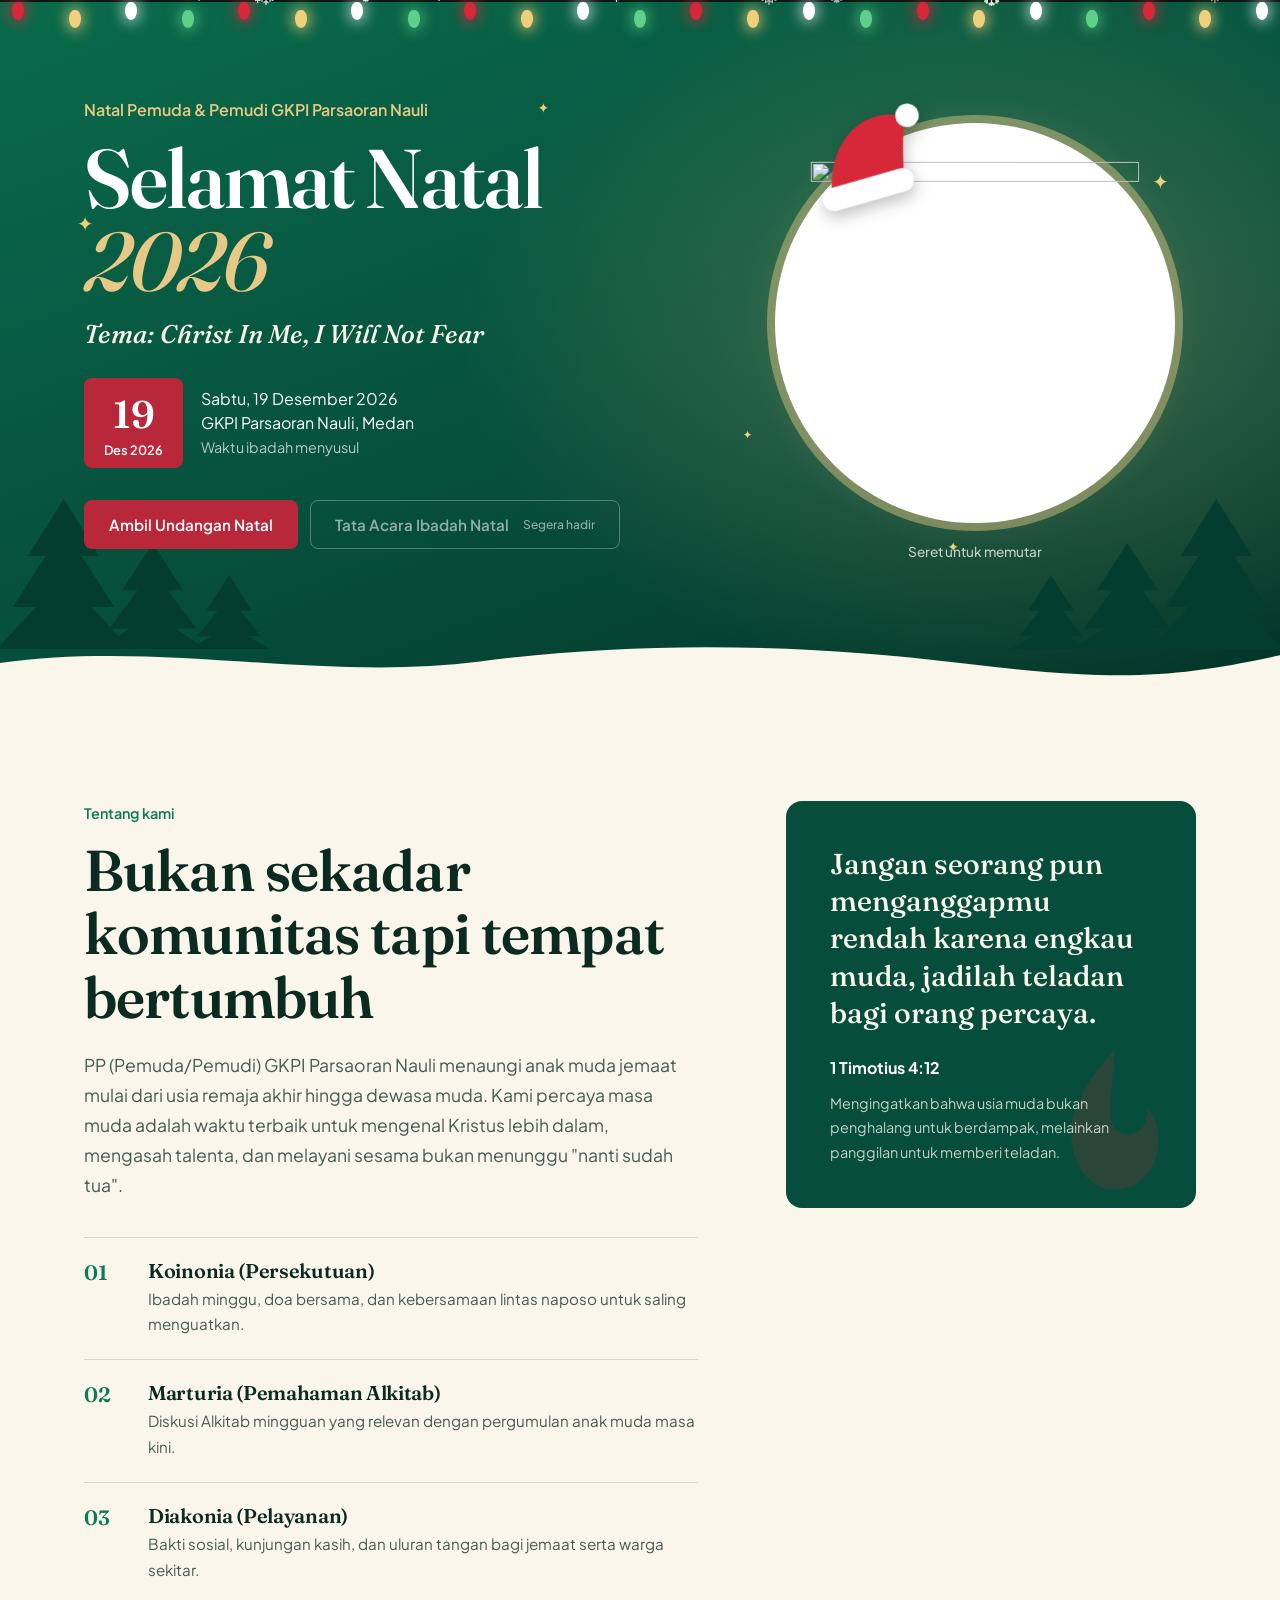
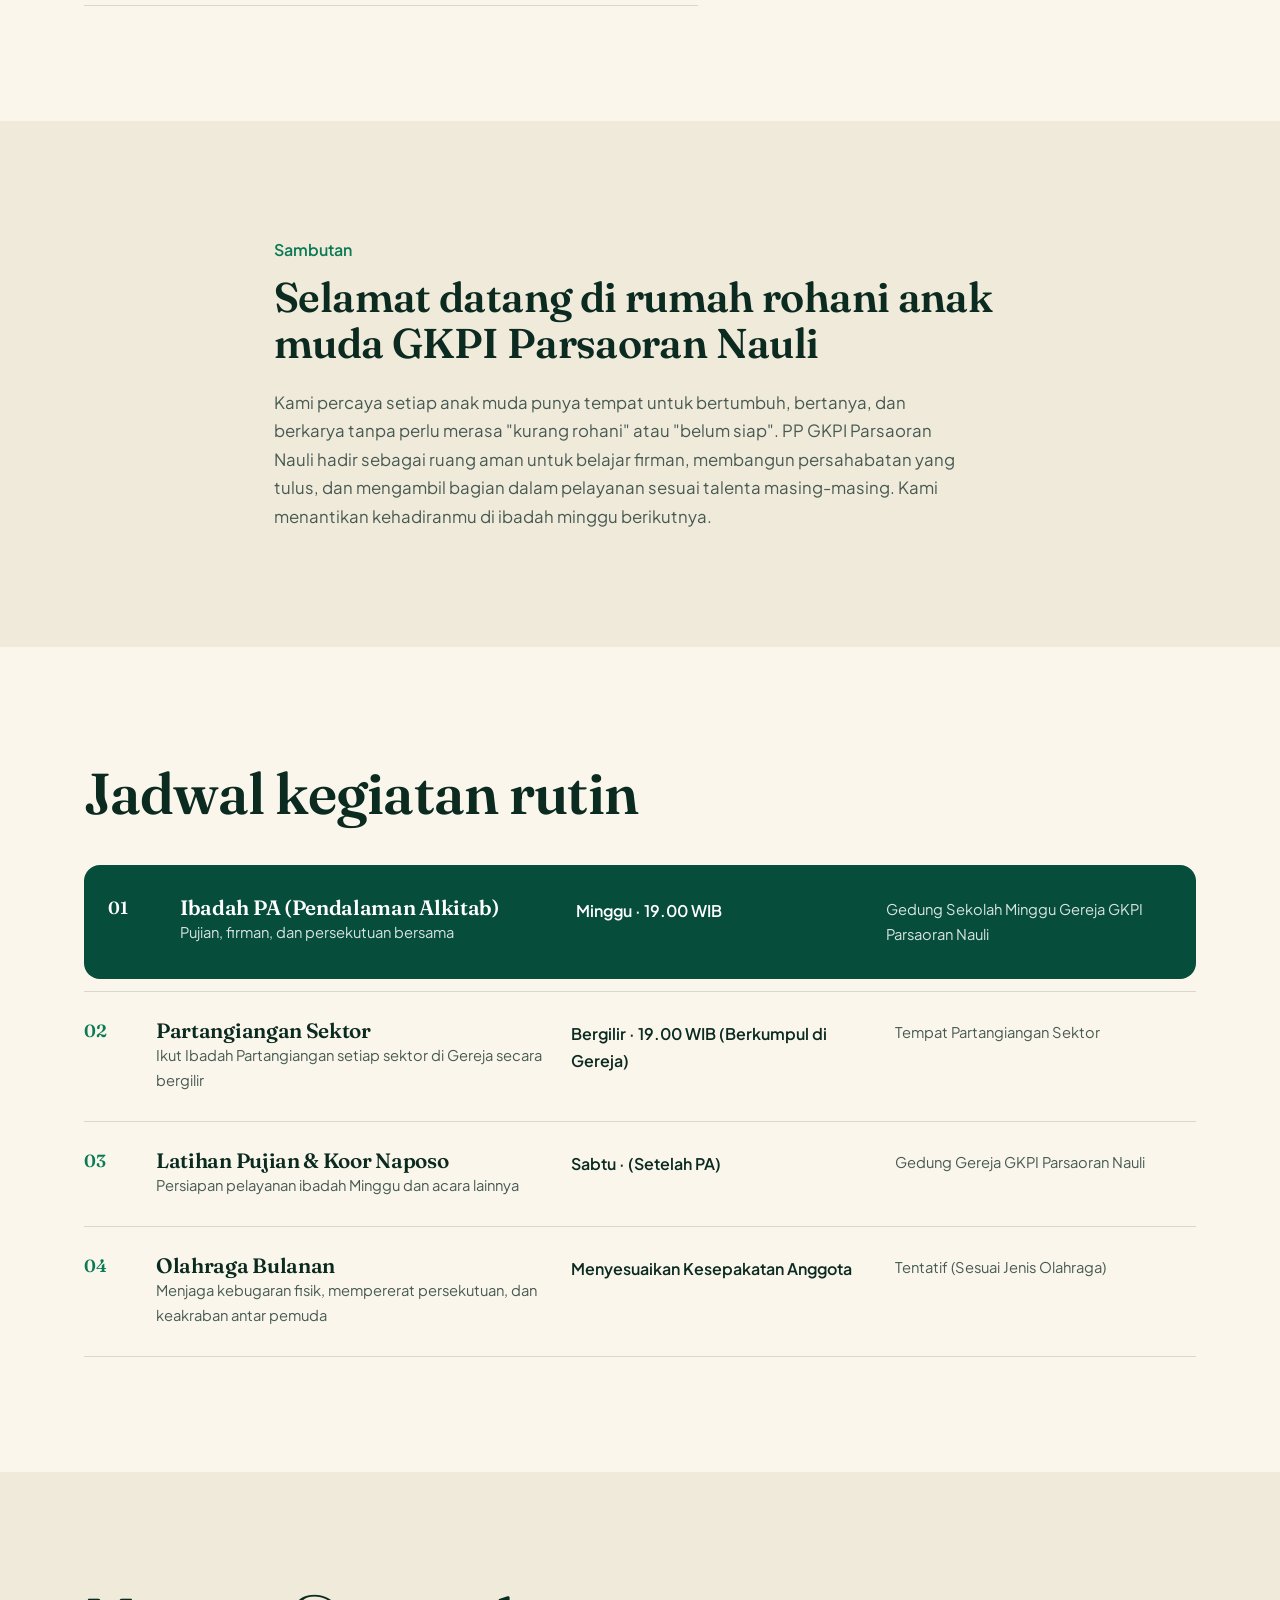
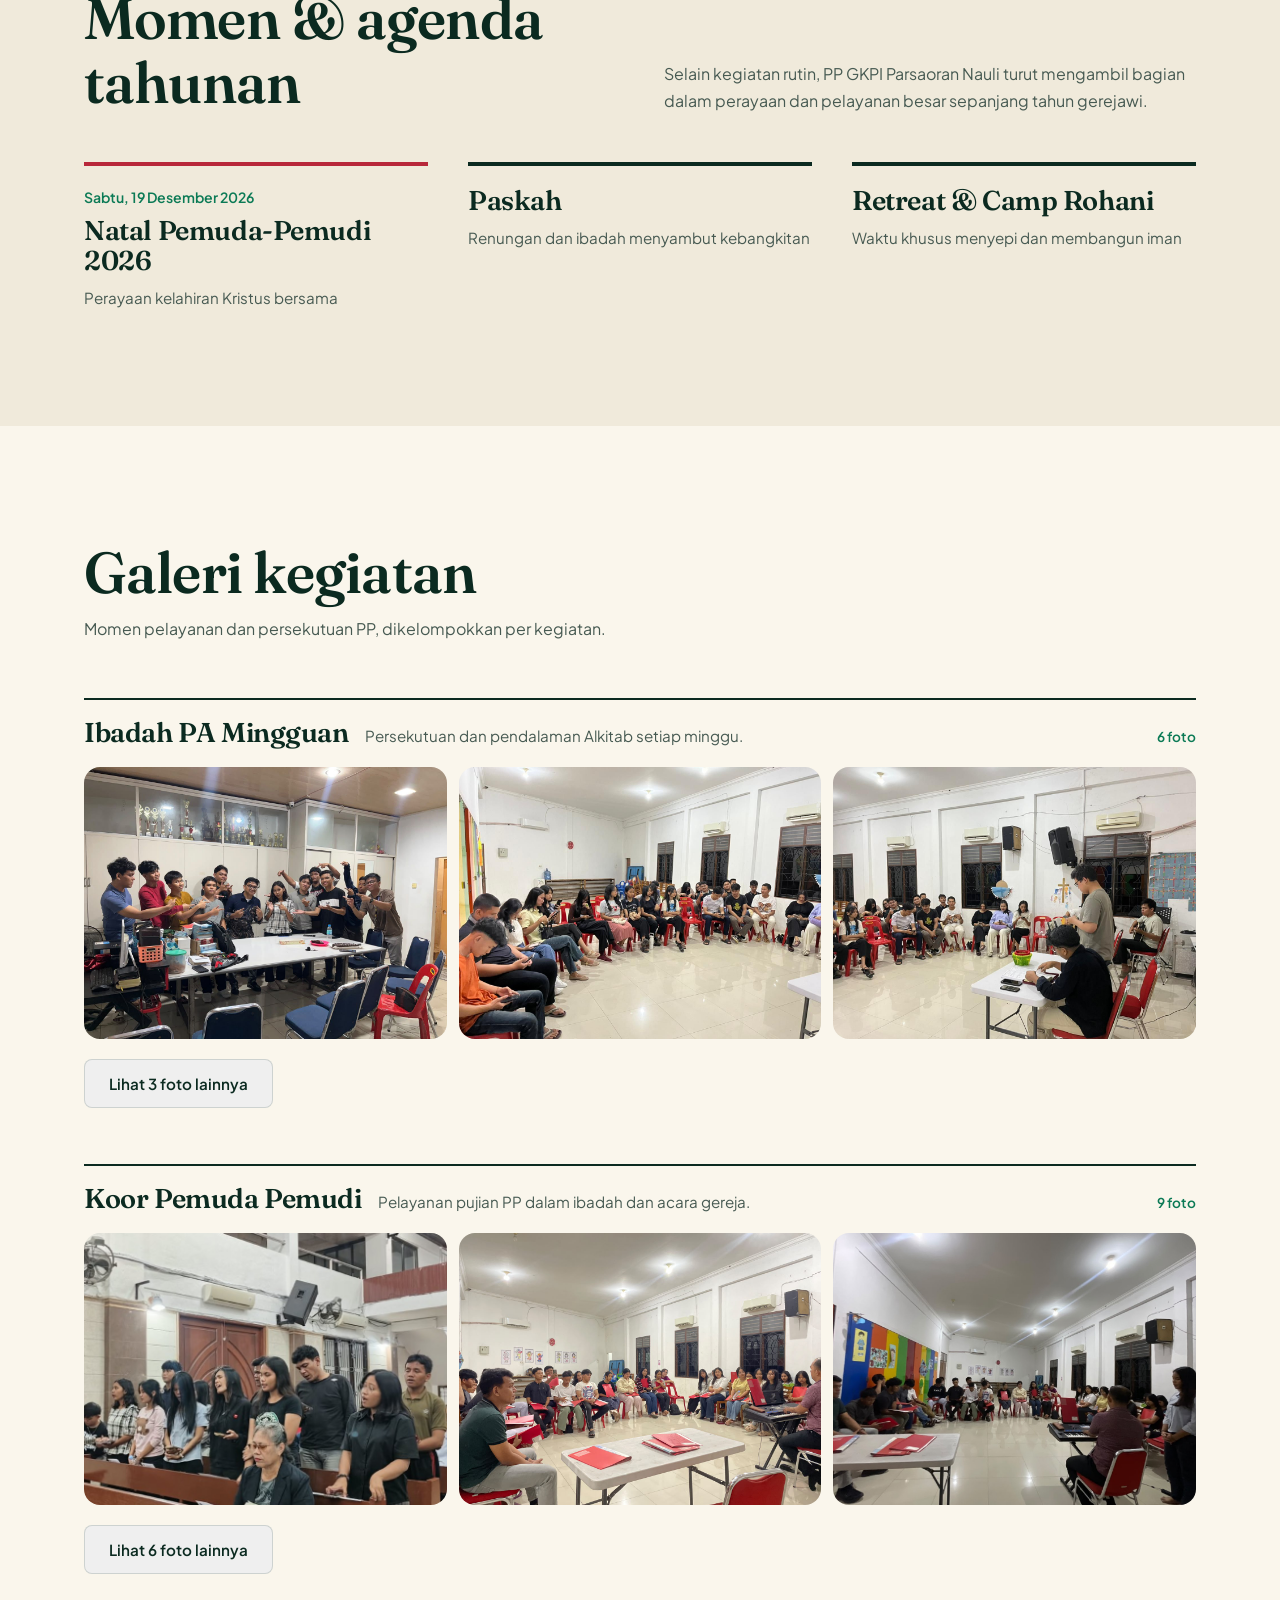
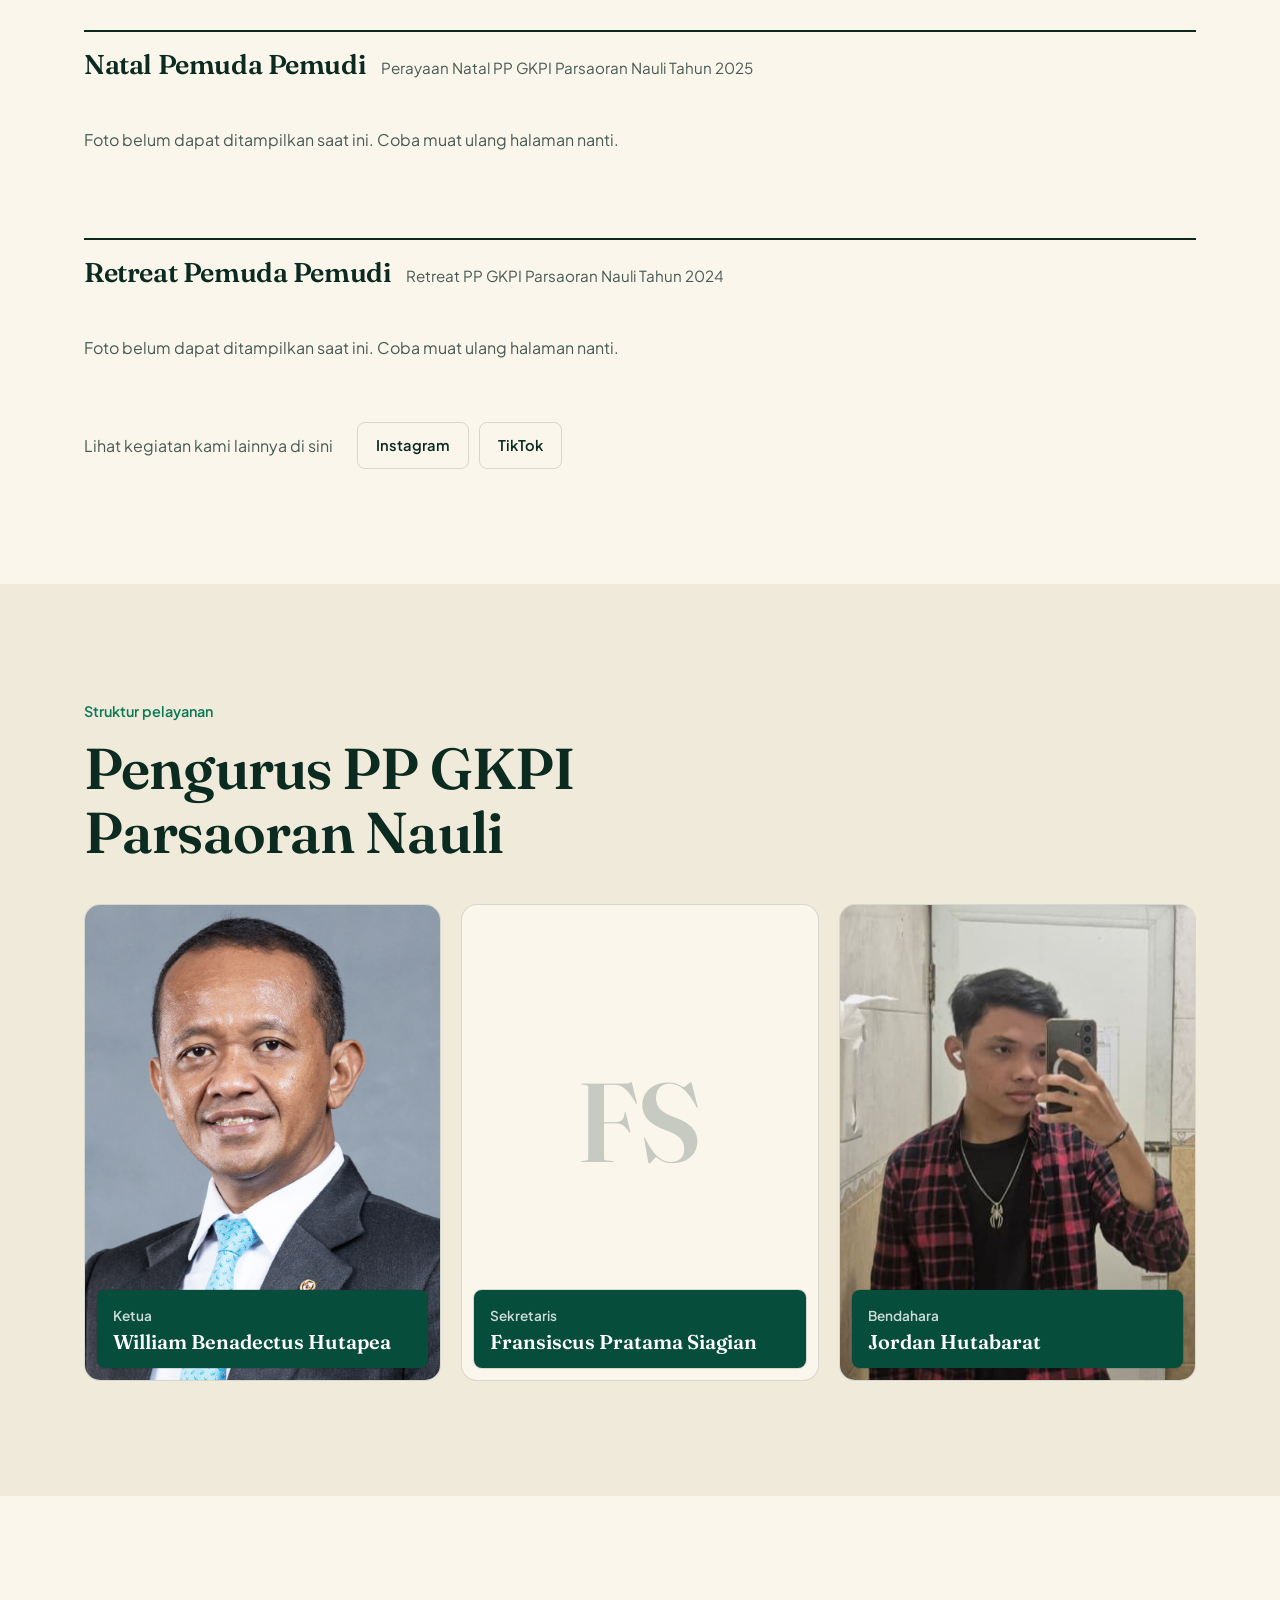
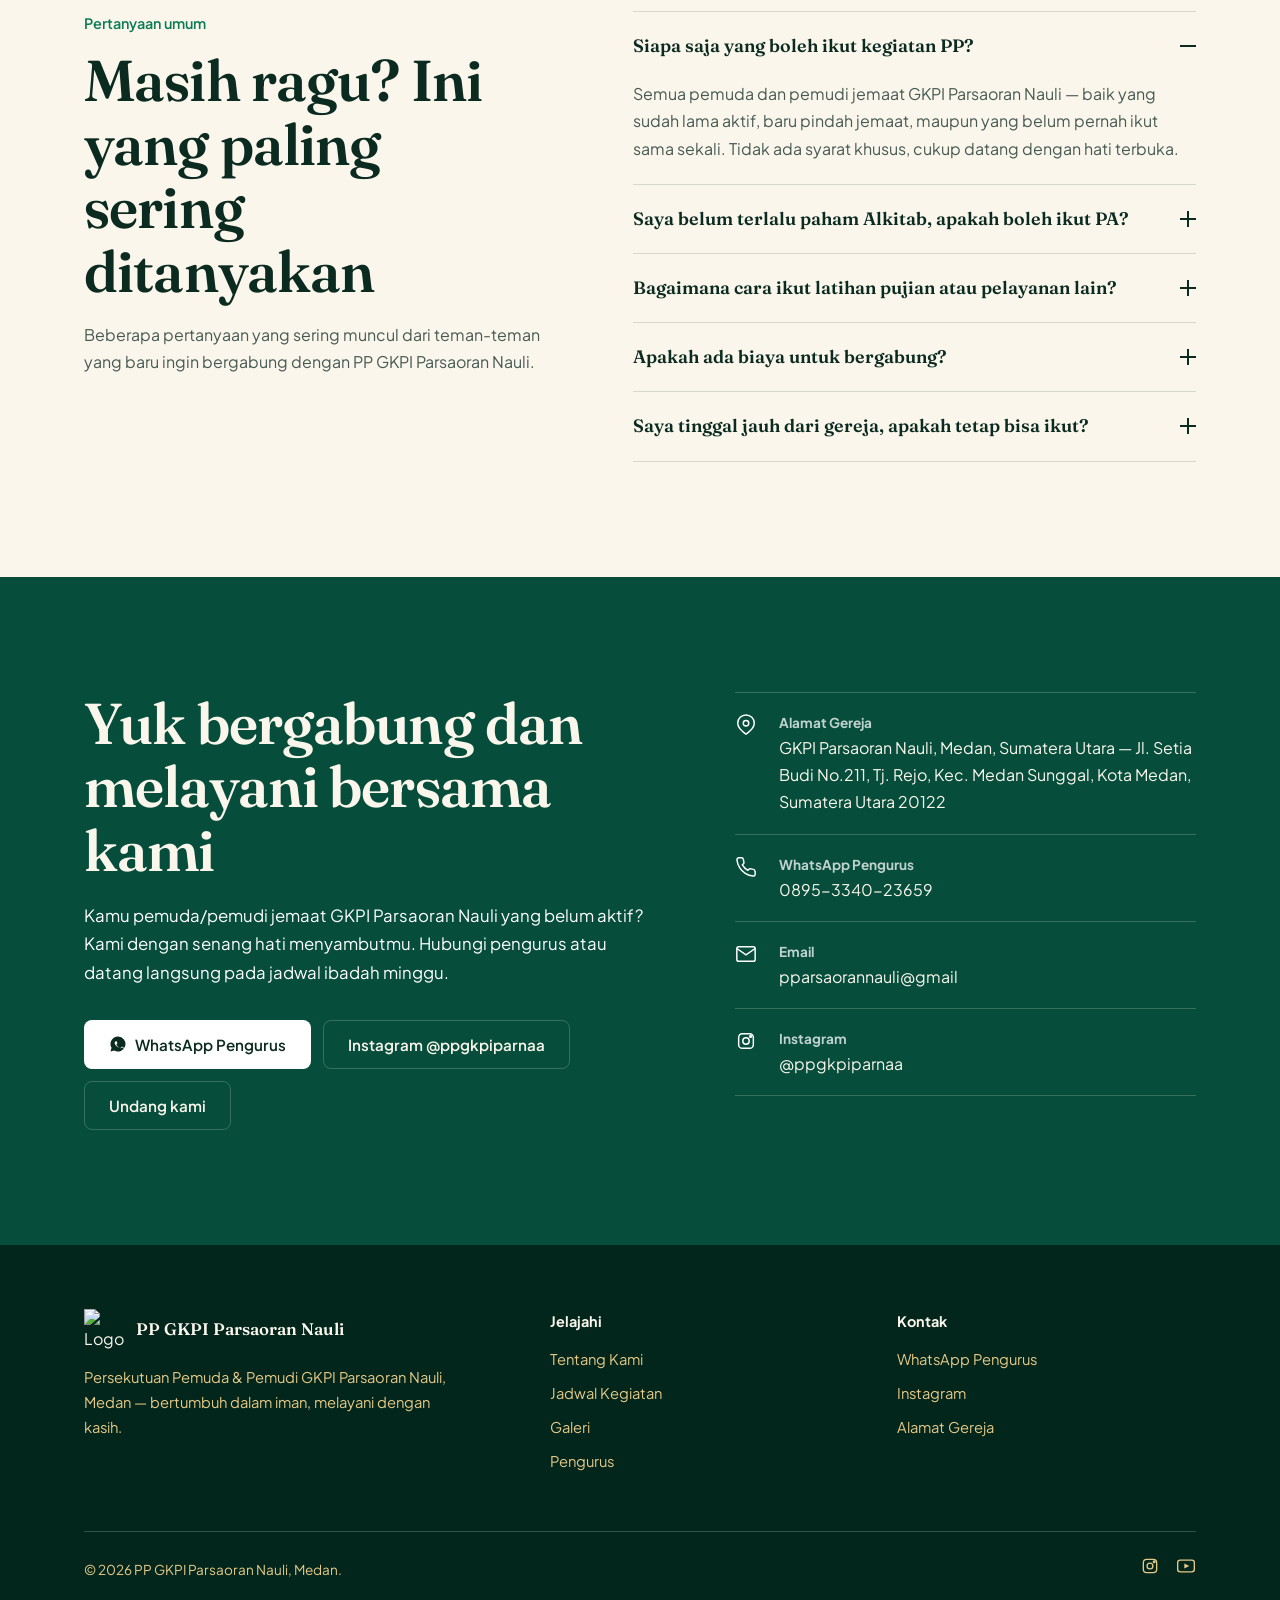
==== commit 206fb9b1: "Update event descriptions in index.html" ====
--- a/index.html
+++ b/index.html
@@ -234,7 +234,17 @@
     <div class="gal-group" id="galeri-natal" data-cloud="tuxtin3o" data-tag="natal">
       <div class="gal-group-head">
         <h3>Natal Pemuda Pemudi</h3>
-        <p>Perayaan Natal PP Tahun 2025</p>
+        <p>Perayaan Natal PP GKPI Parsaoran Nauli  Tahun 2025</p>
+        <span class="gal-count"></span>
+      </div>
+      <div class="gal-grid" aria-live="polite">
+        <p class="gal-empty">Memuat foto…</p>
+      </div>
+    </div>
+    <div class="gal-group" id="galeri-natal" data-cloud="tuxtin3o" data-tag="retreat">
+      <div class="gal-group-head">
+        <h3>Retreat Pemuda Pemudi</h3>
+        <p>Retreat PP GKPI Parsaoran Nauli Tahun 2024</p>
         <span class="gal-count"></span>
       </div>
       <div class="gal-grid" aria-live="polite">
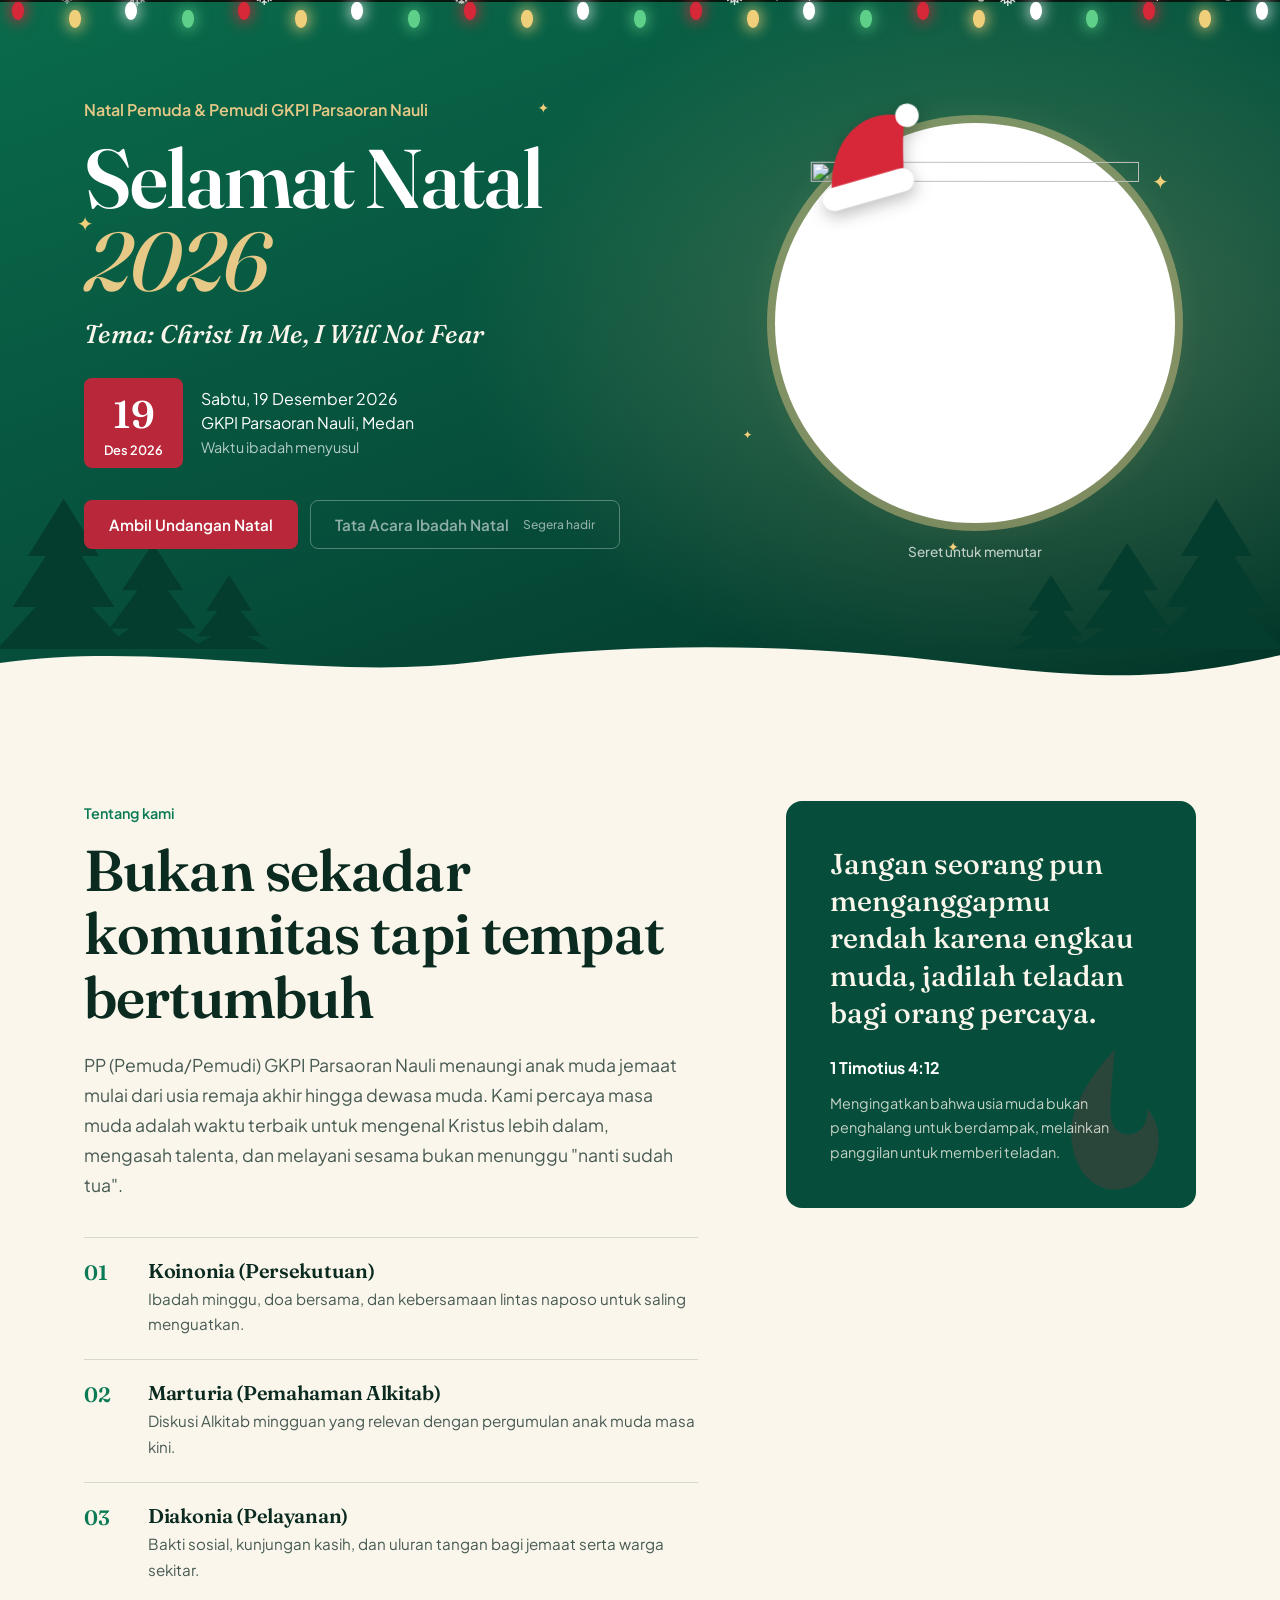
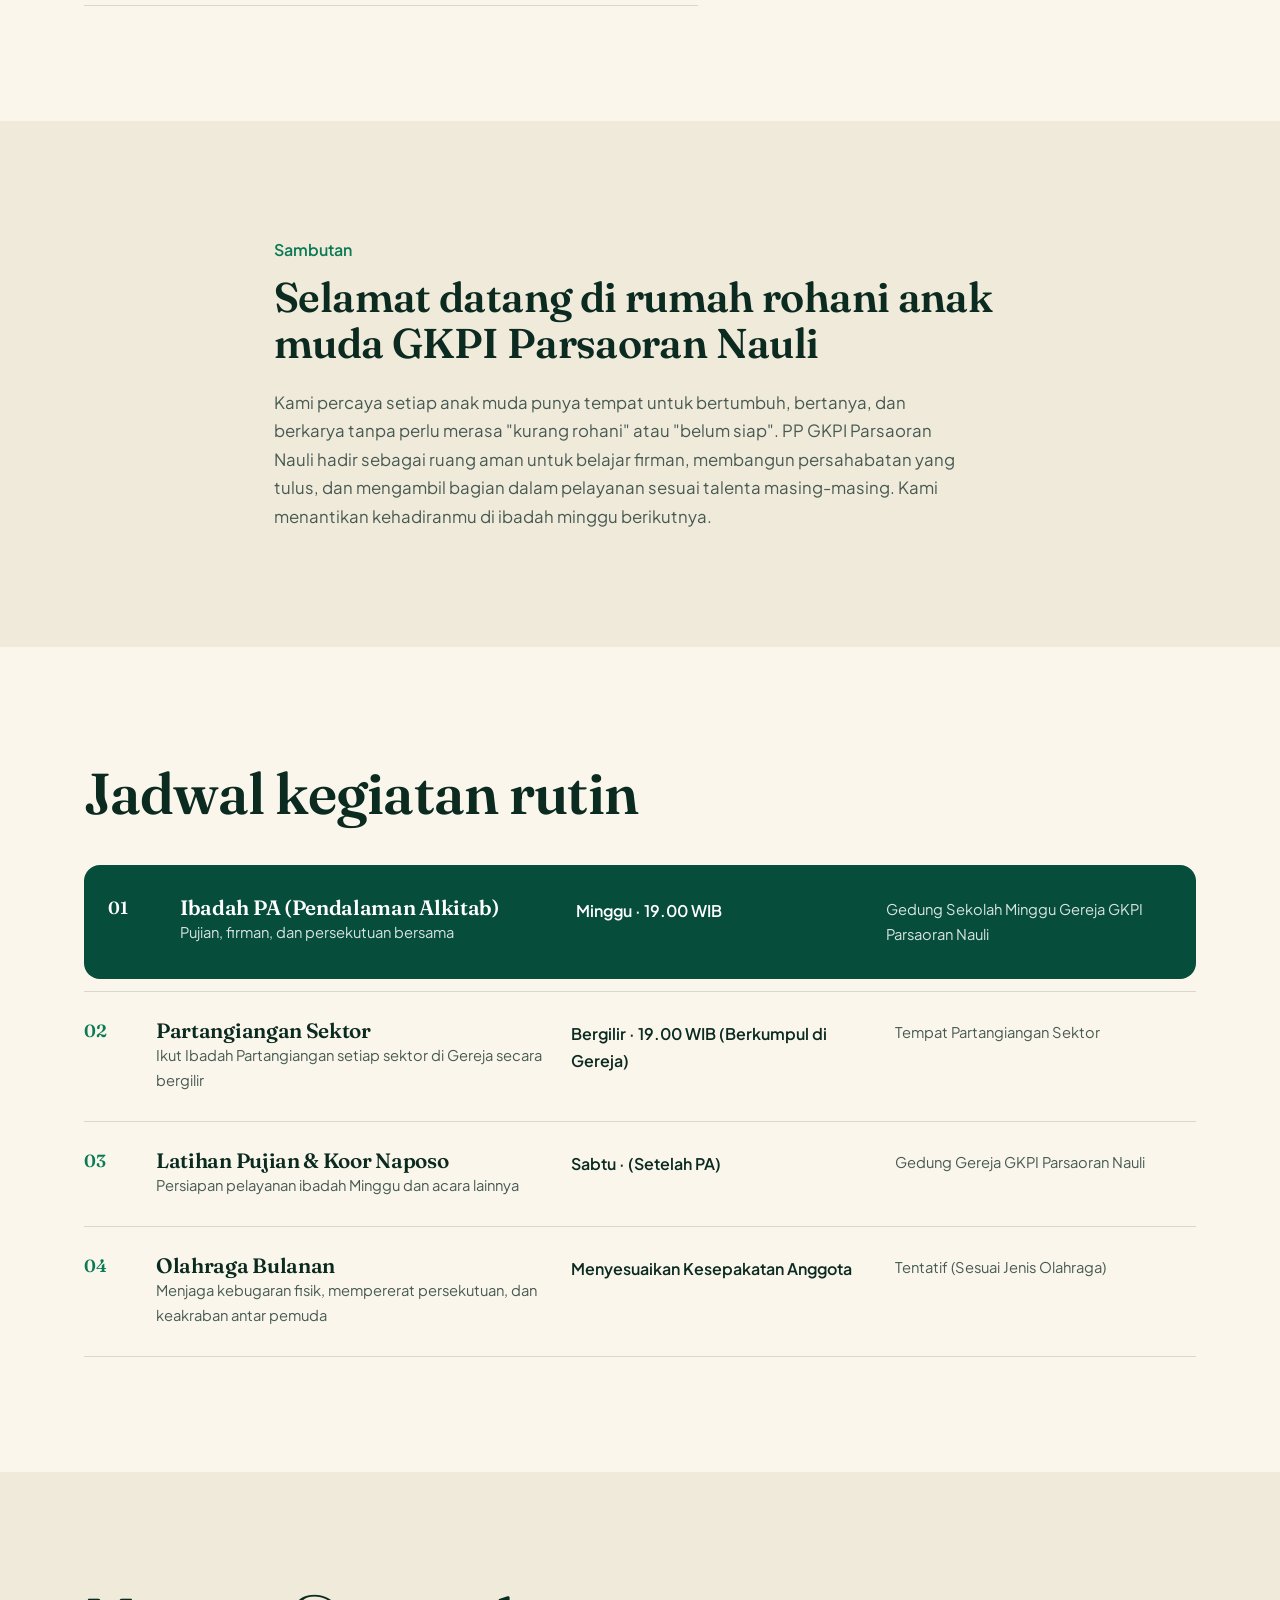
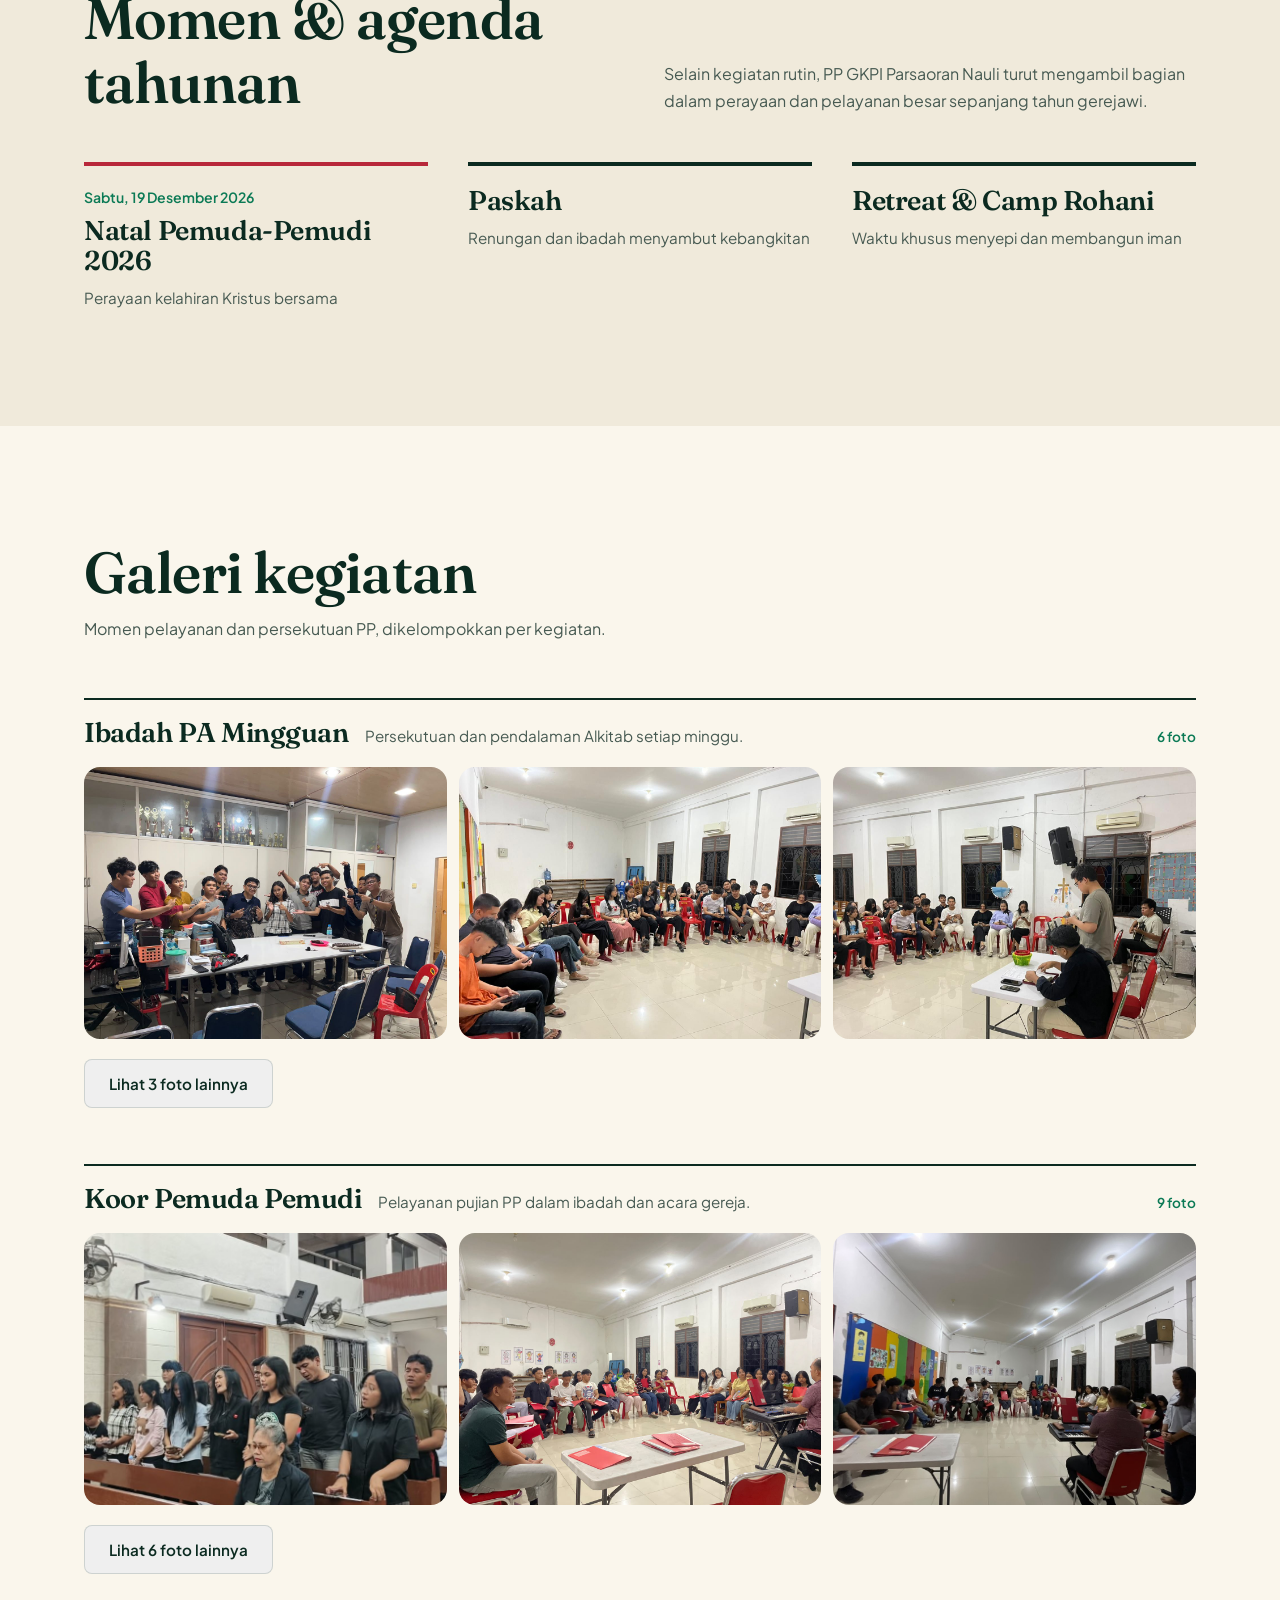
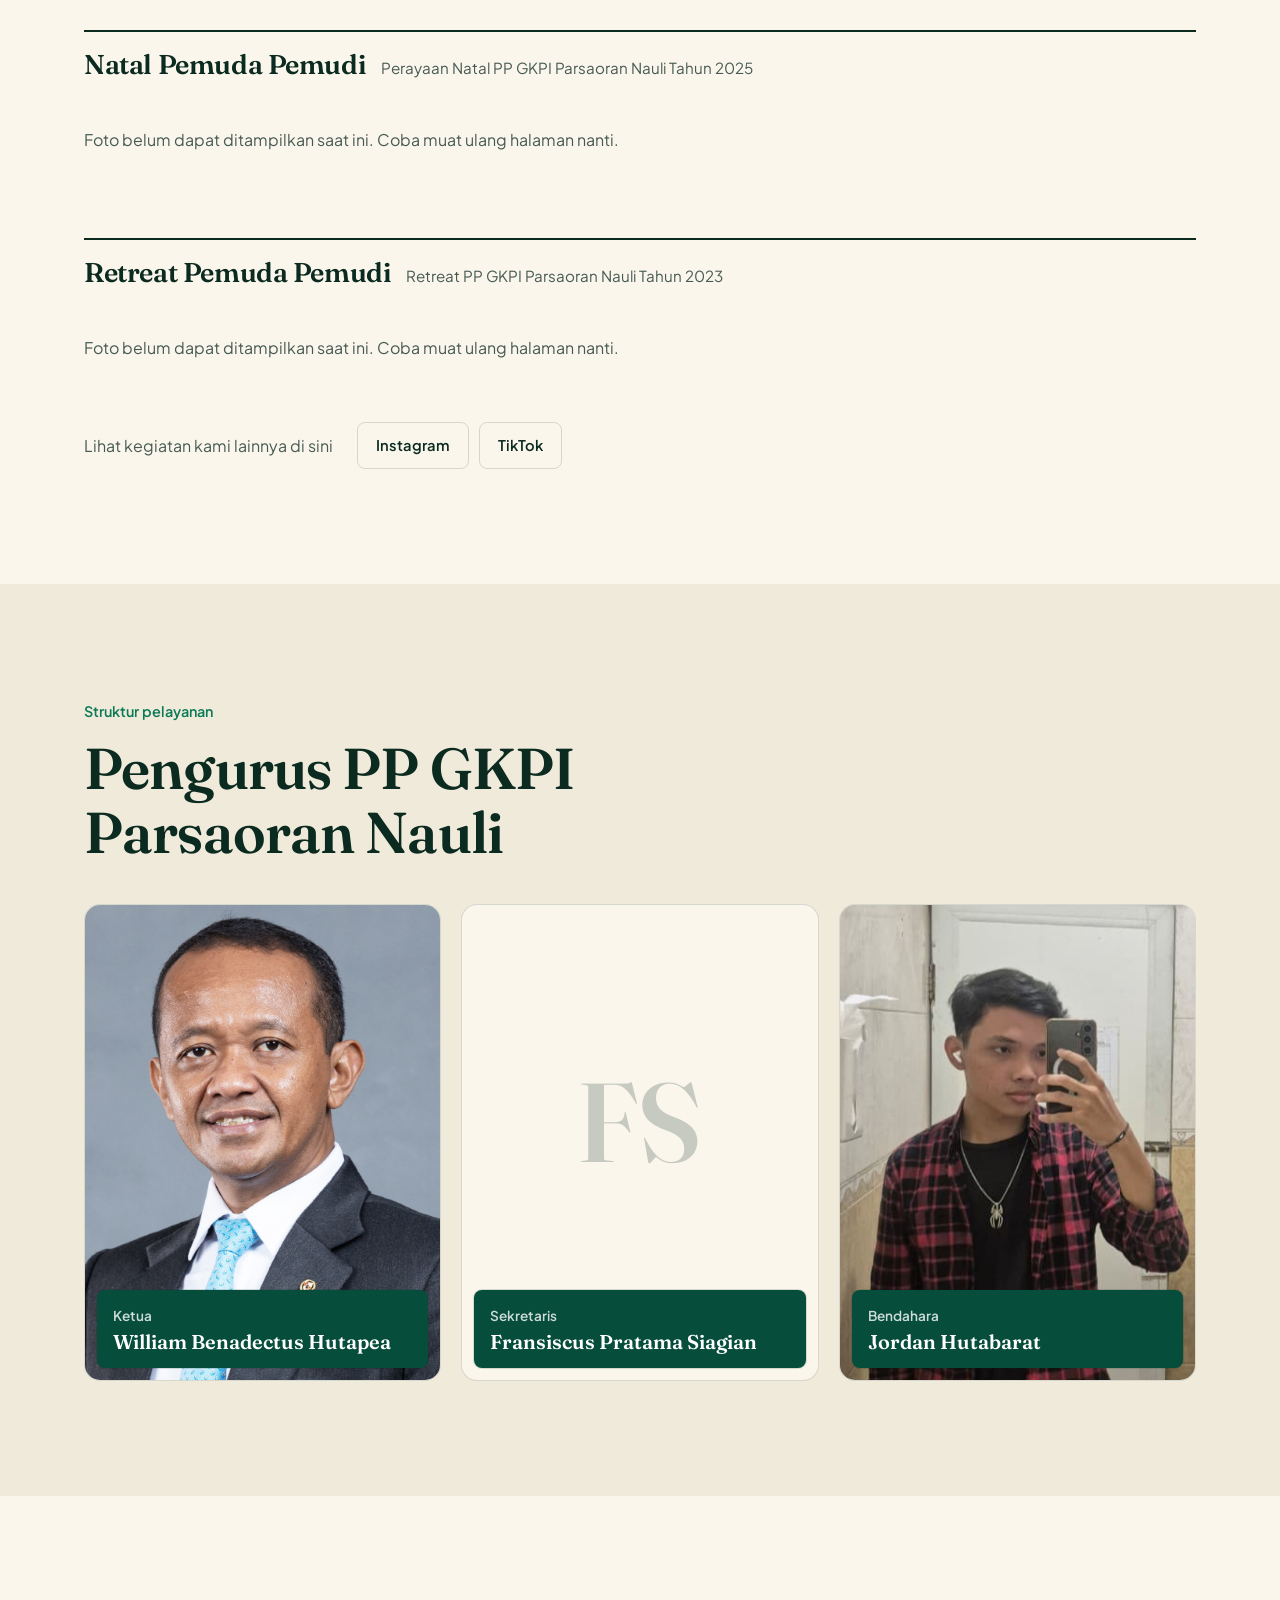
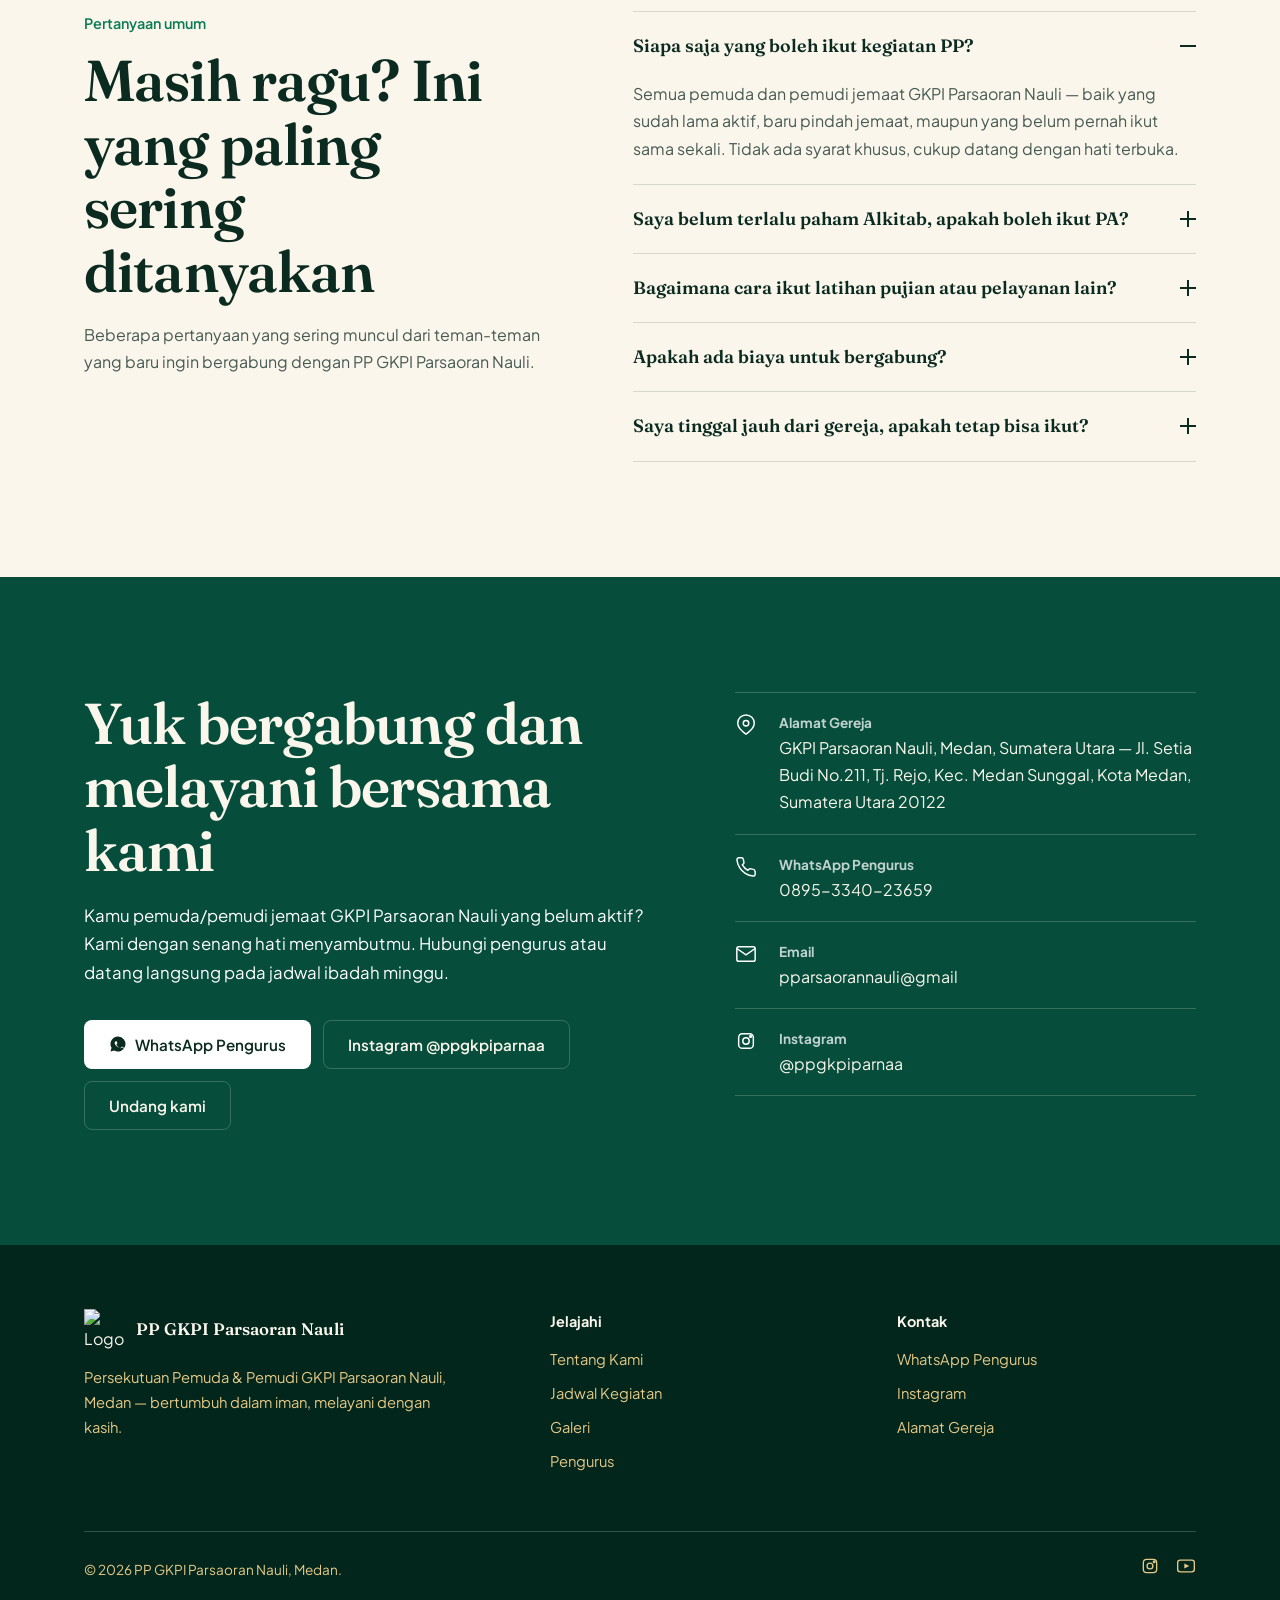
==== commit bf124bdd: "Update year in retreat description to 2023" ====
--- a/index.html
+++ b/index.html
@@ -244,7 +244,7 @@
     <div class="gal-group" id="galeri-natal" data-cloud="tuxtin3o" data-tag="retreat">
       <div class="gal-group-head">
         <h3>Retreat Pemuda Pemudi</h3>
-        <p>Retreat PP GKPI Parsaoran Nauli Tahun 2024</p>
+        <p>Retreat PP GKPI Parsaoran Nauli Tahun 2023</p>
         <span class="gal-count"></span>
       </div>
       <div class="gal-grid" aria-live="polite">
--- a/styles.css
+++ b/styles.css
@@ -114,6 +114,16 @@
 .lb-status{position:absolute;bottom:20px;left:50%;transform:translateX(-50%);padding:6px 14px;border-radius:var(--r1);background:rgba(246,244,238,.14);color:#fff;font-size:.85rem;opacity:0;pointer-events:none;transition:opacity .2s}.lb.loading .lb-status{opacity:1}
 .lb button{position:absolute;border:0;background:rgba(246,244,238,.14);color:#fff;width:44px;height:44px;border-radius:50%;font-size:1.4rem;cursor:pointer}
 .lb button:hover{background:rgba(246,244,238,.28)}.lb-x{top:16px;right:16px}.lb-p{left:16px;top:50%}.lb-n{right:16px;top:50%}
+.lb{touch-action:none;overscroll-behavior:contain}
+.lb img{touch-action:none;user-select:none;-webkit-user-select:none;-webkit-touch-callout:none;-webkit-user-drag:none;cursor:zoom-in;transform-origin:center;will-change:transform}
+.lb.zoomed img{cursor:grab}.lb.panning img{cursor:grabbing}
+.lb.anim img{transition:transform .2s ease-out}
+.lb-z{position:absolute;top:16px;left:16px;display:flex;gap:8px;z-index:2}
+.lb .lb-z button{position:static;width:44px;height:44px;font-size:1.3rem;line-height:1;display:inline-flex;align-items:center;justify-content:center}
+.lb .lb-z .lb-zr{width:auto;min-width:68px;padding:0 14px;border-radius:22px;font-size:.85rem;font-variant-numeric:tabular-nums}
+.lb .lb-z button:disabled{opacity:.4;cursor:default}
+.lb button:focus-visible{outline:2px solid #fff;outline-offset:2px}
+@media(max-width:600px){.lb{padding:12px}.lb-x{top:12px;right:12px}.lb-z{top:12px;left:12px}.lb-p,.lb-n{top:auto;bottom:16px}.lb-p{left:12px}.lb-n{right:12px}}
 @media(max-width:720px){.gal-grid figure{grid-column:span 6}.gal-grid.is-collapsed figure:nth-child(3){grid-column:span 12;aspect-ratio:16/10}}
 .gallery-more{margin-top:32px;display:flex;flex-wrap:wrap;gap:16px 24px;align-items:center;color:var(--muted)}
 .gallery-social{display:flex;gap:10px}
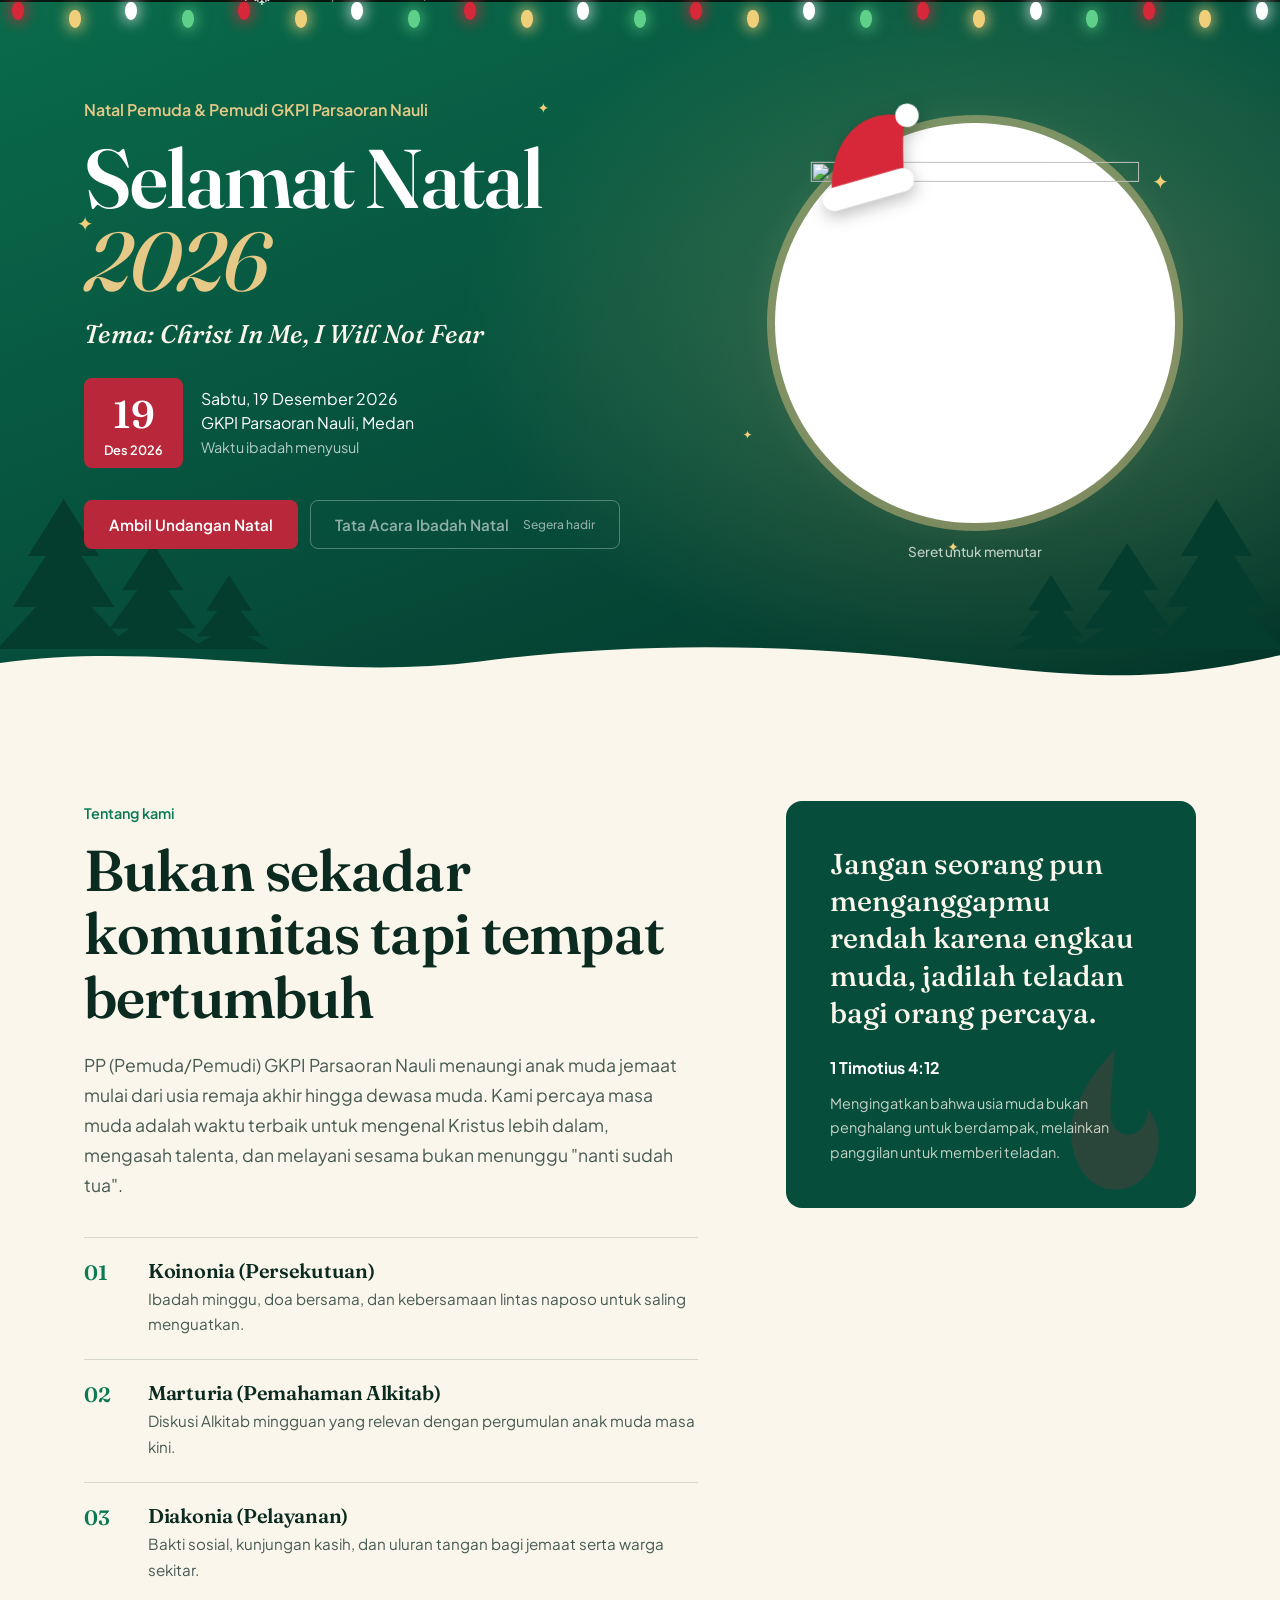
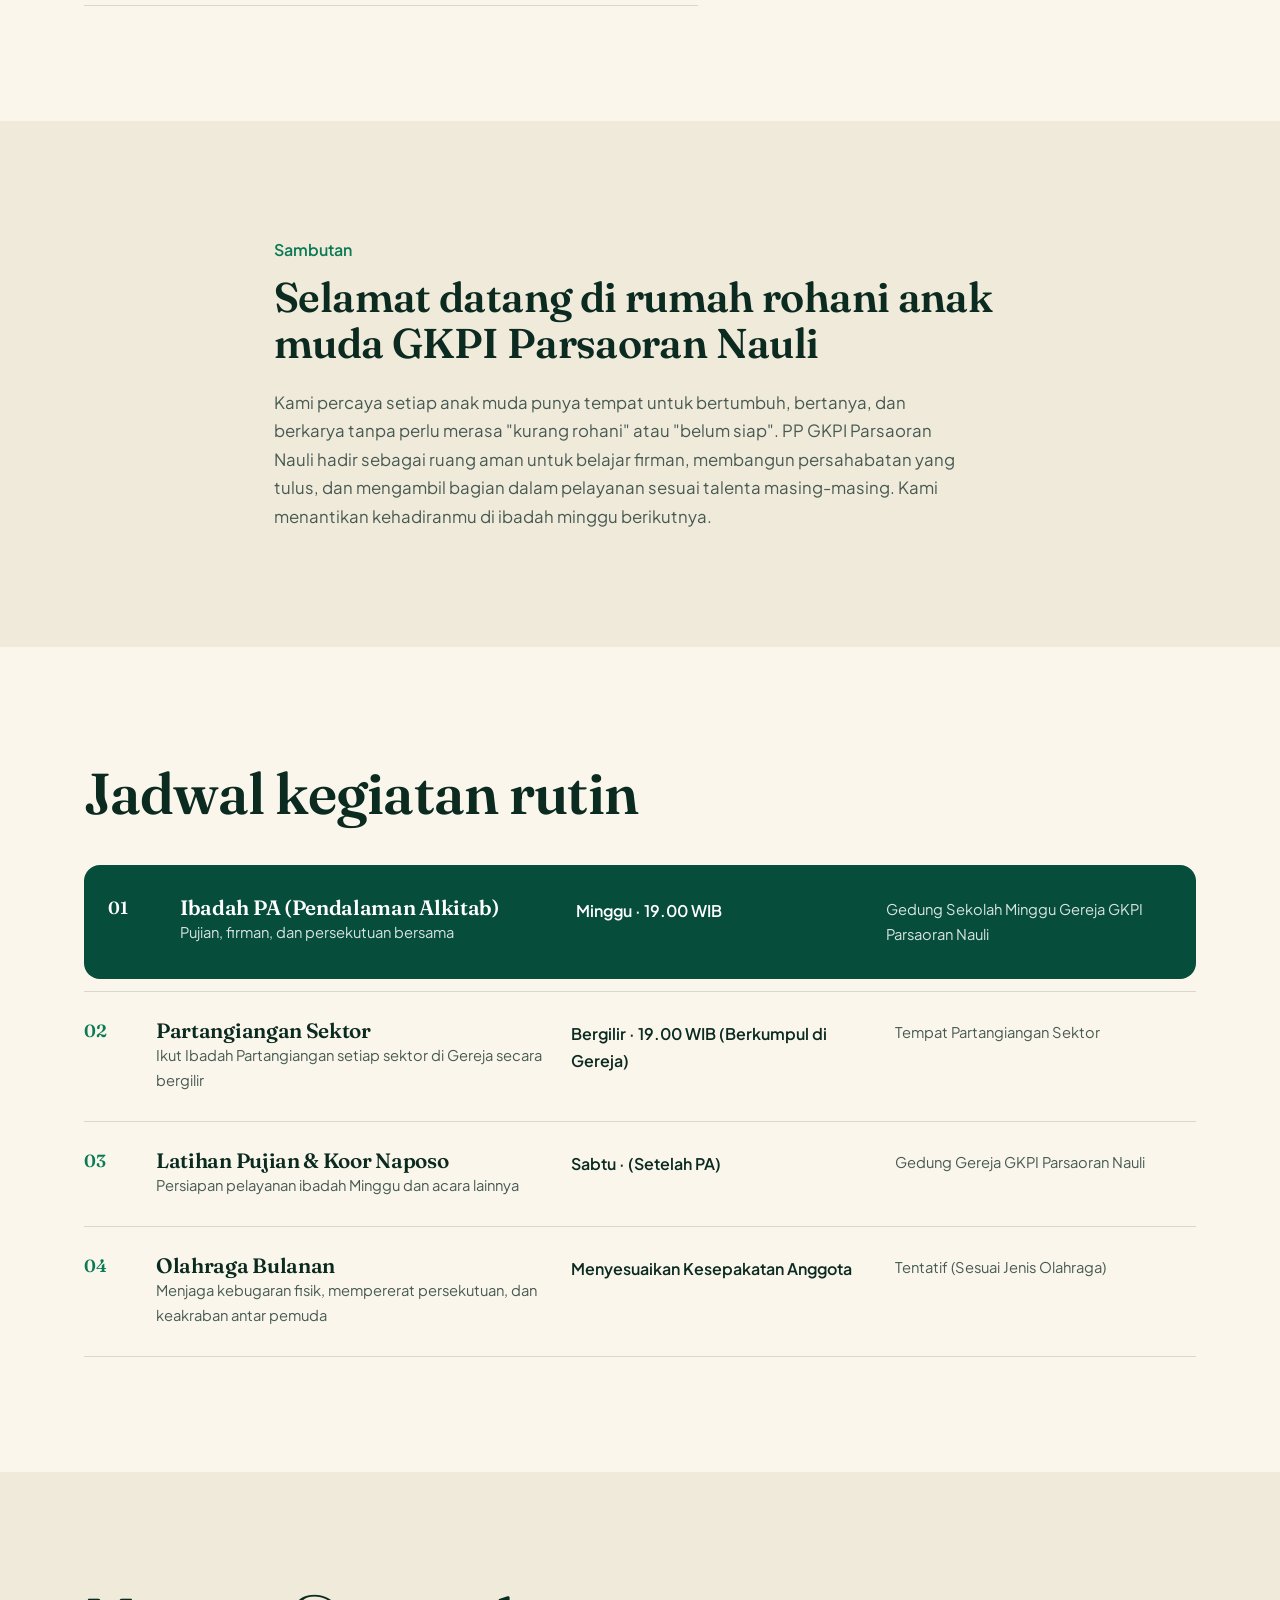
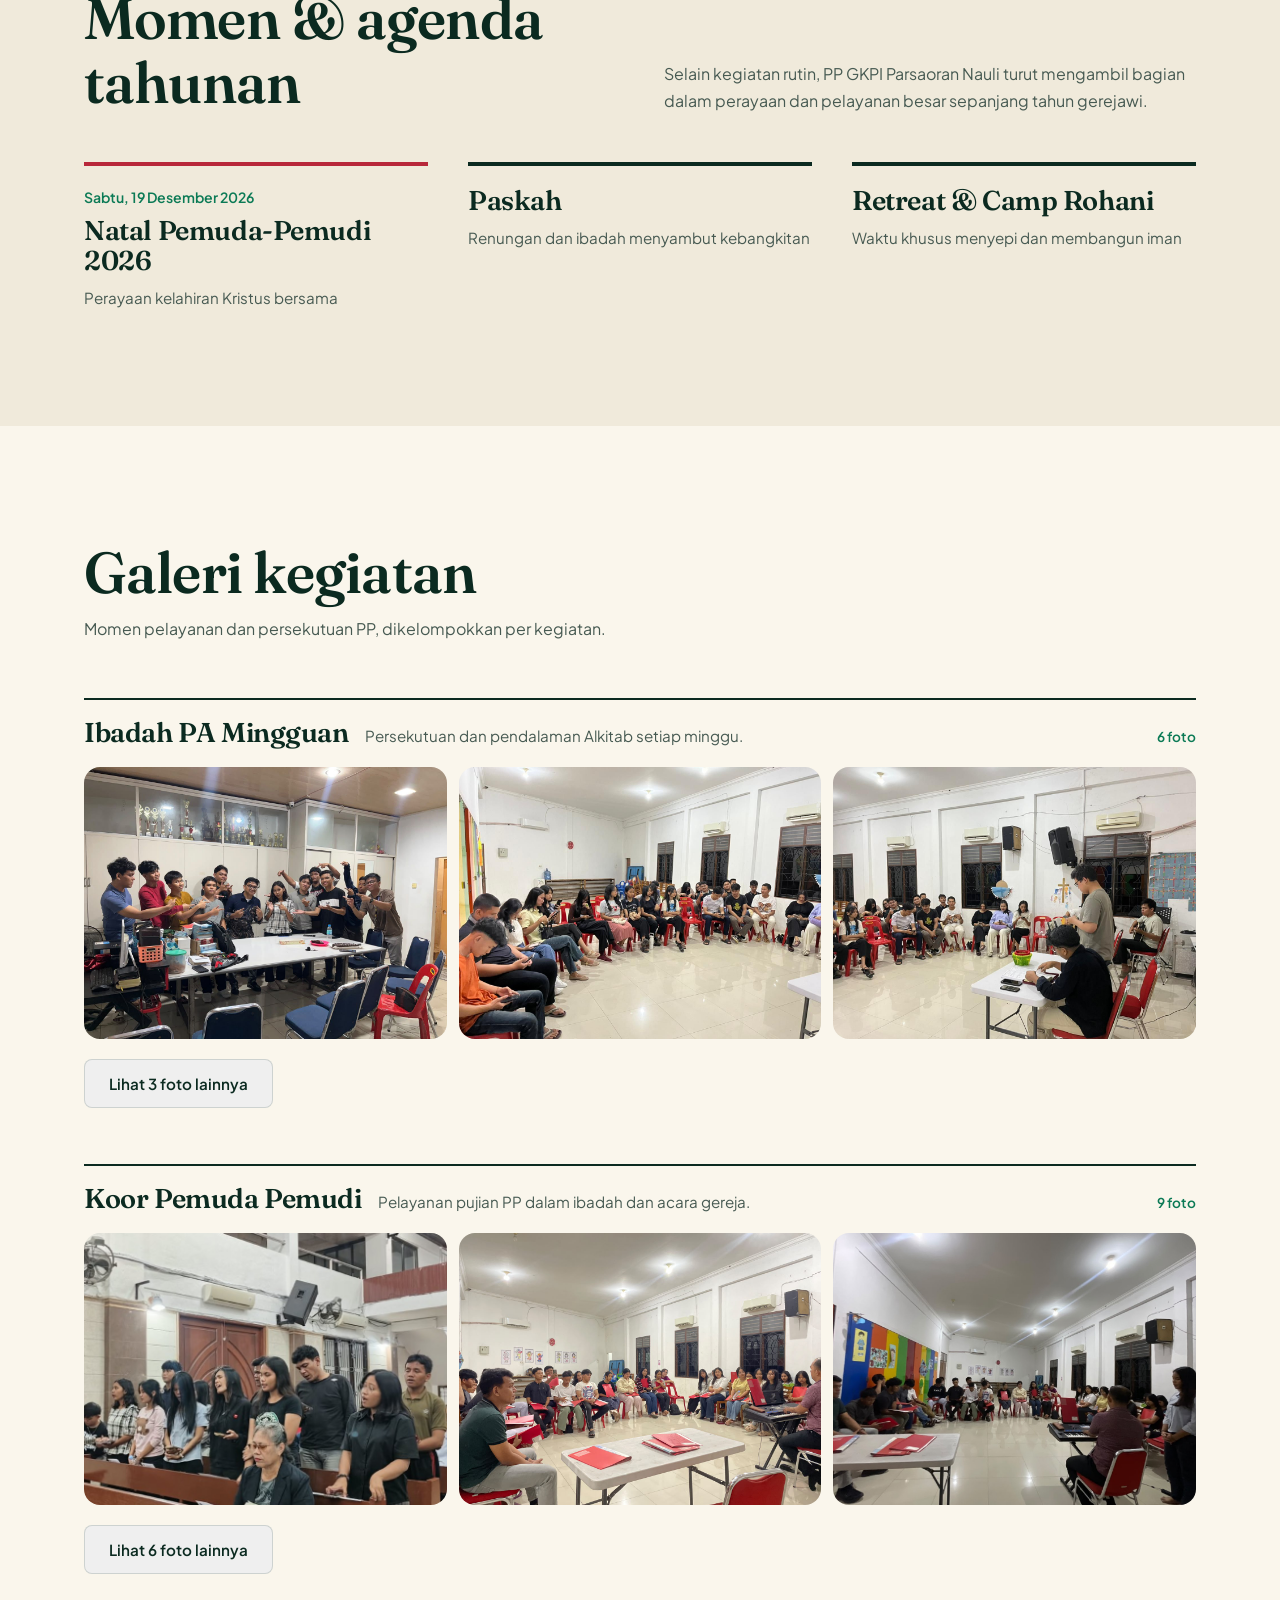
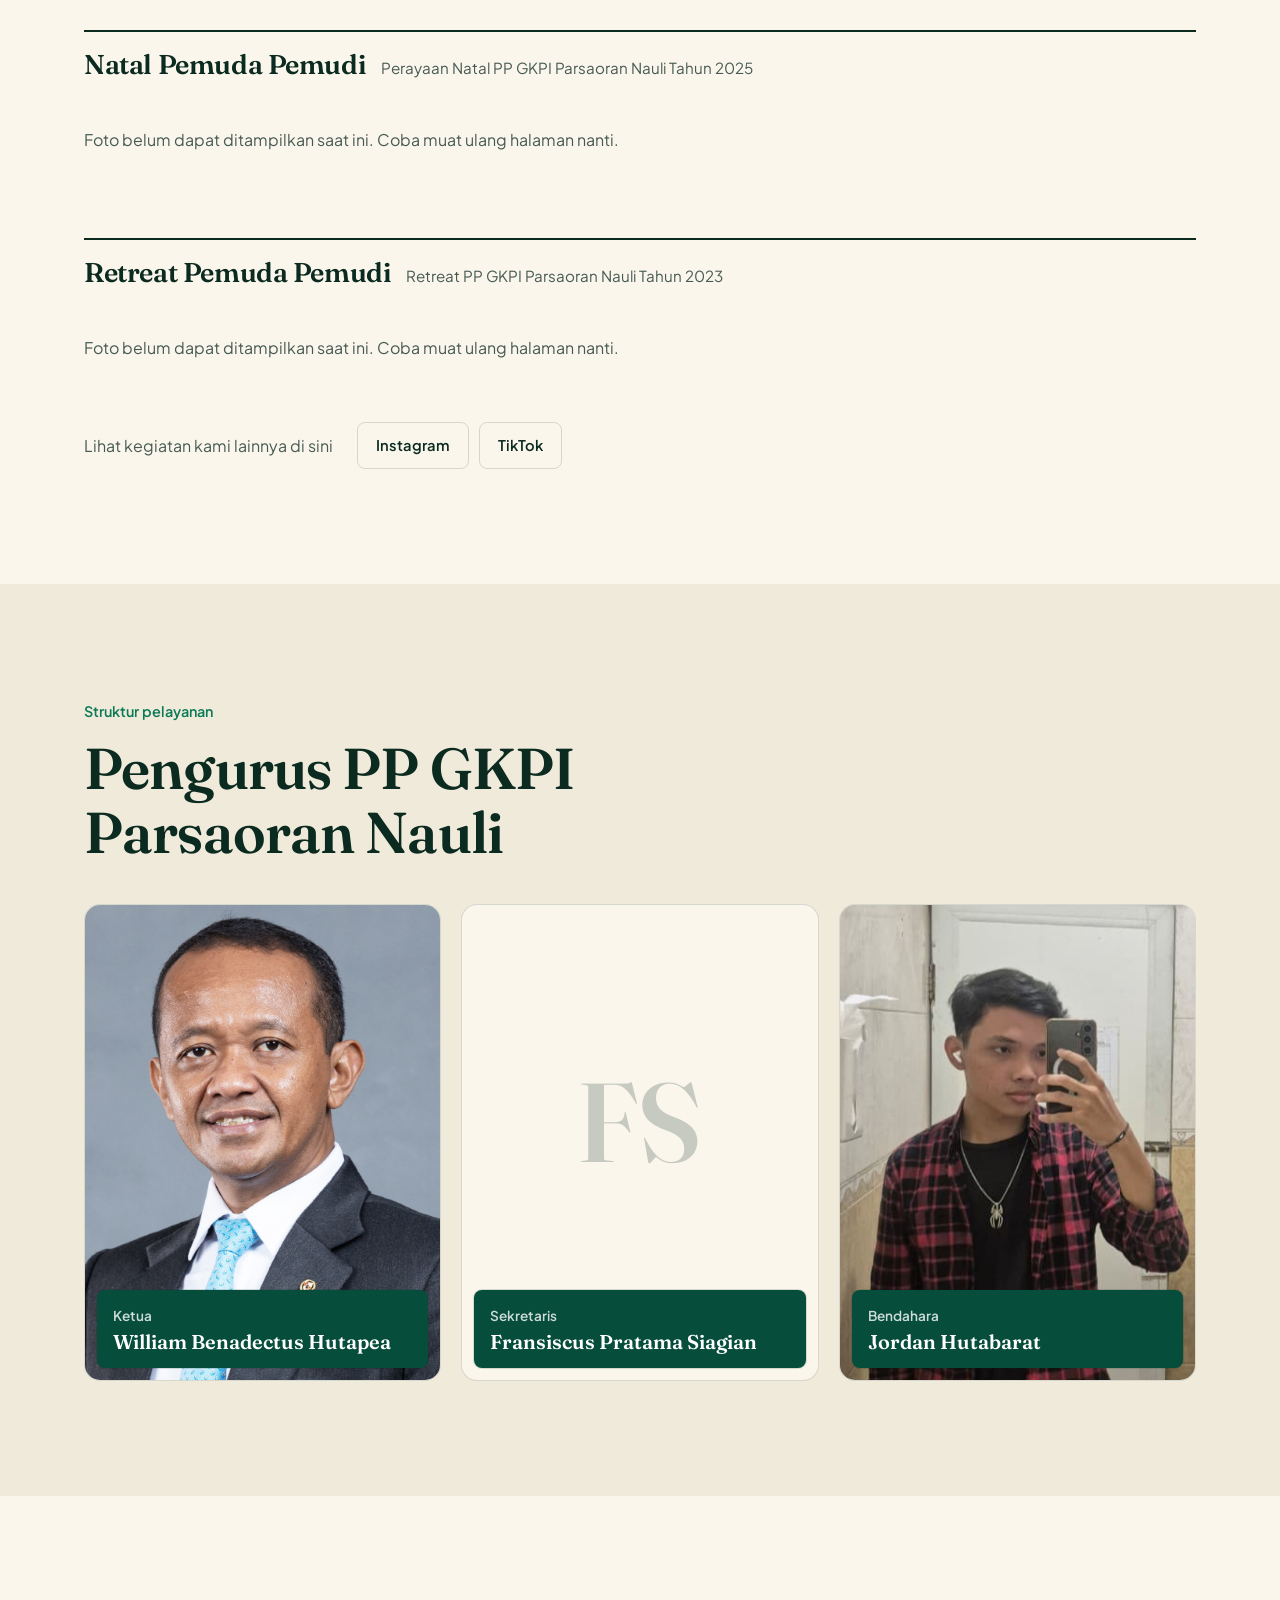
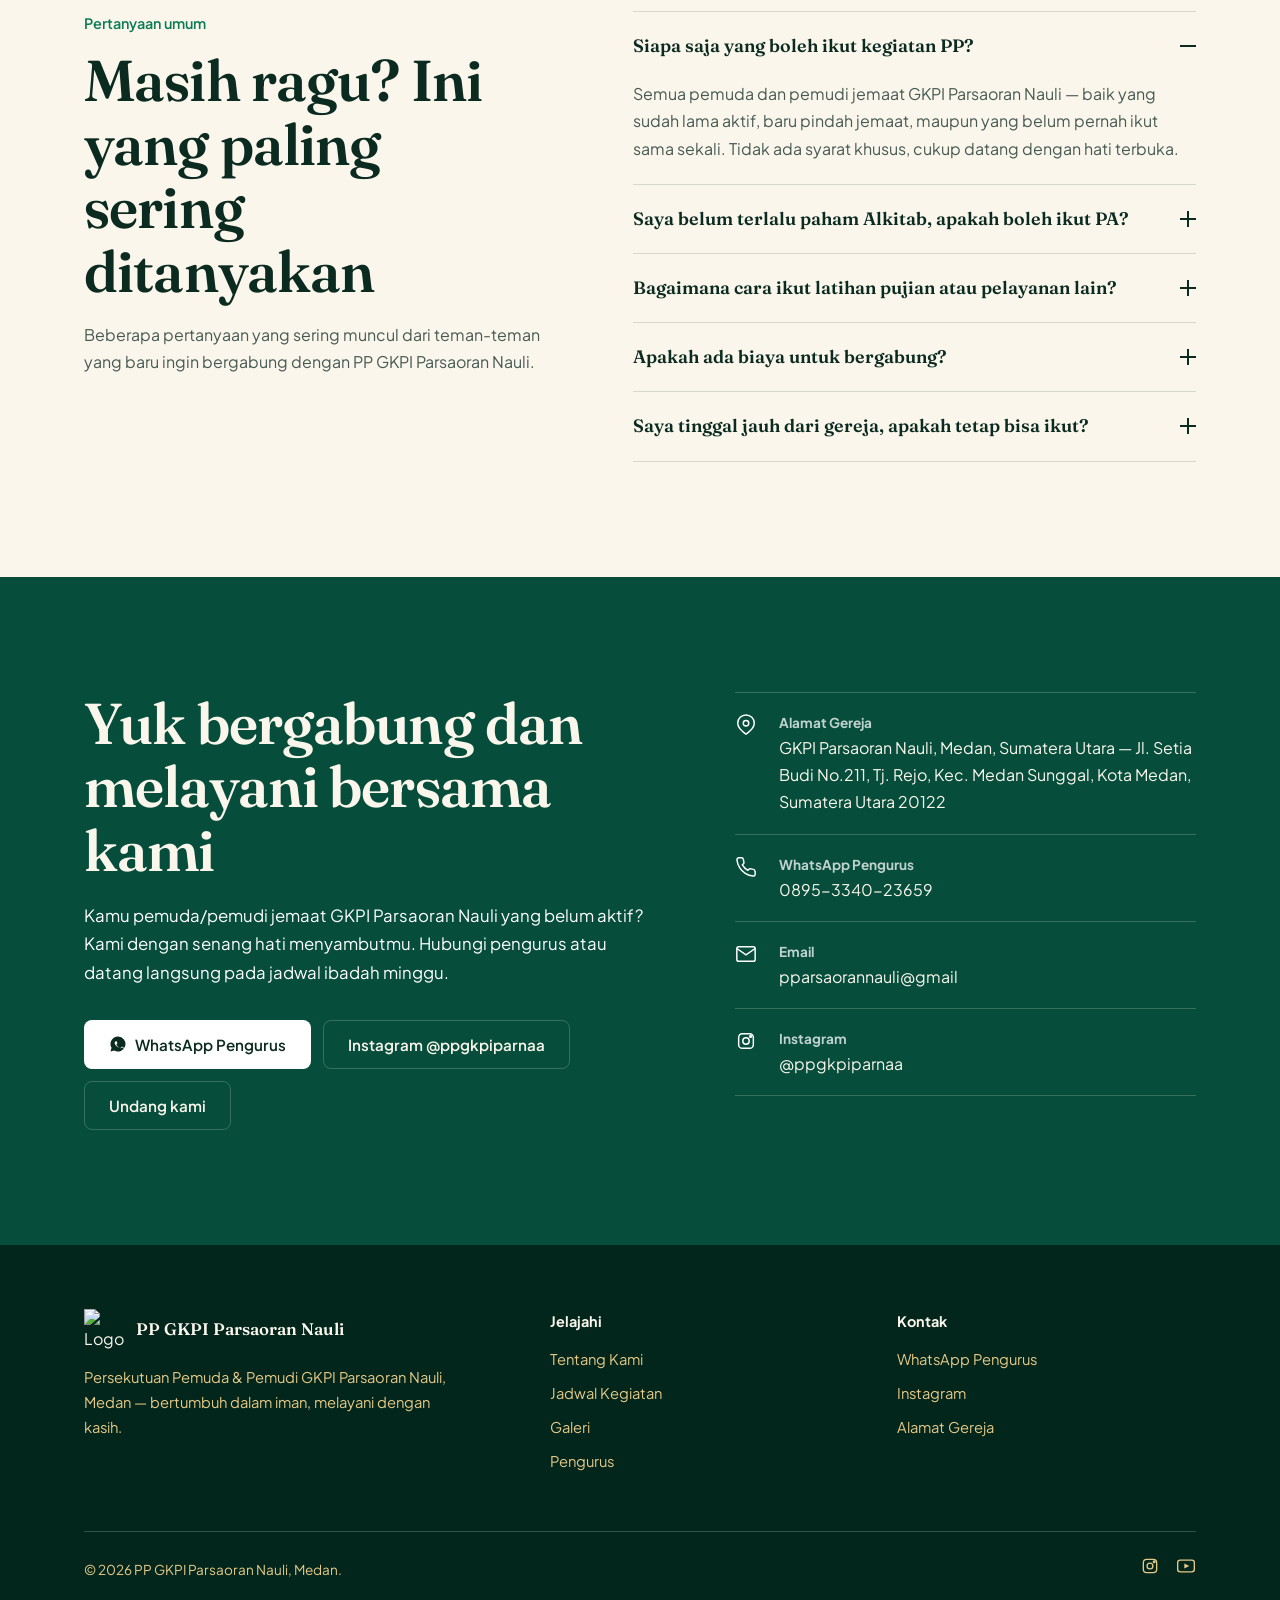
==== commit ea032b0e: "Add files via upload" ====
--- a/index.html
+++ b/index.html
@@ -13,7 +13,7 @@
 <link rel="preconnect" href="https://fonts.googleapis.com">
 <link rel="preconnect" href="https://fonts.gstatic.com" crossorigin>
 <link href="https://fonts.googleapis.com/css2?family=Fraunces:ital,opsz,wght@0,9..144,400..700;1,9..144,400..700&family=Plus+Jakarta+Sans:wght@400;500;600;700&display=swap" rel="stylesheet">
-<link rel="stylesheet" href="styles.css?v=redesign5">
+<link rel="stylesheet" href="styles.css?v=redesign6">
 <script>
 /* Tema Natal 2026: aktif otomatis 19 Des 2026 s/d 6 Jan 2027.
    Uji coba: tambahkan ?natal=on di URL (atau ?natal=off untuk mematikan). */
--- a/styles.css
+++ b/styles.css
@@ -294,21 +294,34 @@
 .welcome-wrap.has-photo{display:grid;max-width:none;grid-template-columns:minmax(0,380px) 1fr}
 @media (max-width:900px){.welcome-wrap.has-photo{grid-template-columns:1fr}.nav-links{background:var(--dark)}}
 
-/* ===== Revisi 5: navbar mengambang, tersembunyi di puncak halaman dan muncul saat di-scroll ===== */
-html{scroll-padding-top:96px}
-.nav{position:fixed;top:12px;left:12px;right:12px;max-width:1120px;margin:0 auto;z-index:60;background:var(--foot);border:1px solid rgba(255,255,255,.16);border-radius:var(--r2);box-shadow:0 10px 28px rgba(2,38,28,.28);transform:translateY(calc(-100% - 24px));opacity:0;pointer-events:none;transition:transform .35s cubic-bezier(.2,.7,.2,1),opacity .25s ease}
-.nav.scrolled,.nav:focus-within{transform:none;opacity:1;pointer-events:auto;border-color:rgba(255,255,255,.16)}
-.nav-inner{min-height:60px;padding:0 10px 0 18px}
-.nav-links a{border-radius:var(--r1)}
-.nav-links .nav-cta{margin-left:6px}
+/* ===== Revisi 10: navbar solid dan datar =====
+   Tanpa blur, tanpa border tembus pandang, tanpa bayangan lembut. Satu bar penuh selebar layar,
+   satu garis emas tipis di bawah, penanda halaman aktif berupa garis emas di tepi bawah bar.
+   Rubi hanya dipakai di tombol ajakan bergabung. */
+html{scroll-padding-top:72px}
+.nav{position:fixed;top:0;left:0;right:0;max-width:none;margin:0;z-index:60;background:var(--dark);border:0;border-bottom:1px solid rgba(230,201,135,.38);border-radius:0;box-shadow:none;transform:translateY(-100%);opacity:1;pointer-events:none;transition:transform .3s cubic-bezier(.2,.7,.2,1)}
+.nav.scrolled,.nav:focus-within{transform:none;pointer-events:auto;border-color:rgba(230,201,135,.38)}
+.nav-inner{max-width:1160px;min-height:64px;padding:0 24px;gap:24px}
+.nav :focus-visible{outline-color:var(--soft)}
+.brand-text b{letter-spacing:0}
+.nav-links{gap:2px;align-self:stretch}
+.nav-links a{position:relative;display:flex;align-items:center;padding:0 14px;border:0;border-radius:0;font-size:.92rem;font-weight:500;color:rgba(250,246,236,.72);transition:color .2s}
+.nav-links a:hover{color:var(--on-dark)}
+.nav-links a:not(.nav-cta)::after{content:"";position:absolute;left:14px;right:14px;bottom:0;height:3px;background:var(--soft);transform:scaleX(0);transform-origin:left;transition:transform .25s ease}
+.nav-links a:not(.nav-cta):hover::after{transform:scaleX(.4)}
+.nav-links a.active:not(.nav-cta){color:var(--on-dark);border:0}
+.nav-links a.active:not(.nav-cta)::after{transform:scaleX(1)}
+.nav-links .nav-cta{align-self:center;height:42px;margin-left:14px;padding:0 20px;background:var(--red);color:#fff;border-radius:var(--r1);font-weight:600}
+.nav-links .nav-cta:hover{background:#9c1f30;color:#fff}
 @media (max-width:900px){
-  .nav{top:8px;left:8px;right:8px}
-  .nav-inner{min-height:56px;padding:0 8px 0 14px}
-  .nav-links{top:calc(100% + 8px);left:0;right:0;padding:6px 20px 18px;background:var(--foot);border:1px solid rgba(255,255,255,.16);border-radius:var(--r2);box-shadow:0 10px 28px rgba(2,38,28,.22)}
-  .nav-links a{border-radius:0}
-  .nav-links .nav-cta{margin:16px 0 0;border-radius:var(--r1)}
-}
-@media (prefers-reduced-motion:reduce){.nav{transition:opacity .15s ease}}
+  .nav-inner{min-height:58px;padding:0 8px 0 18px}
+  .nav-links{top:100%;left:0;right:0;align-self:auto;padding:4px 18px 20px;background:var(--dark);border:0;border-bottom:1px solid rgba(230,201,135,.38);border-radius:0;box-shadow:none}
+  .nav-links a{padding:15px 0;border-radius:0;border-bottom:1px solid var(--line-d);color:rgba(250,246,236,.8)}
+  .nav-links a:not(.nav-cta)::after{display:none}
+  .nav-links a.active:not(.nav-cta){color:var(--soft)}
+  .nav-links .nav-cta{align-self:stretch;justify-content:center;height:auto;margin:18px 0 0;padding:14px 20px;border-bottom:0;border-radius:var(--r1)}
+}
+@media (prefers-reduced-motion:reduce){.nav{transition:none}.nav-links a::after{transition:none}}
 
 /* ===== Revisi 6: hanya logo di hero yang berputar 3D (bingkai putih tetap diam); seret / ketuk / keyboard ===== */
 .coin-stage{position:relative;width:min(100%,400px);aspect-ratio:1}
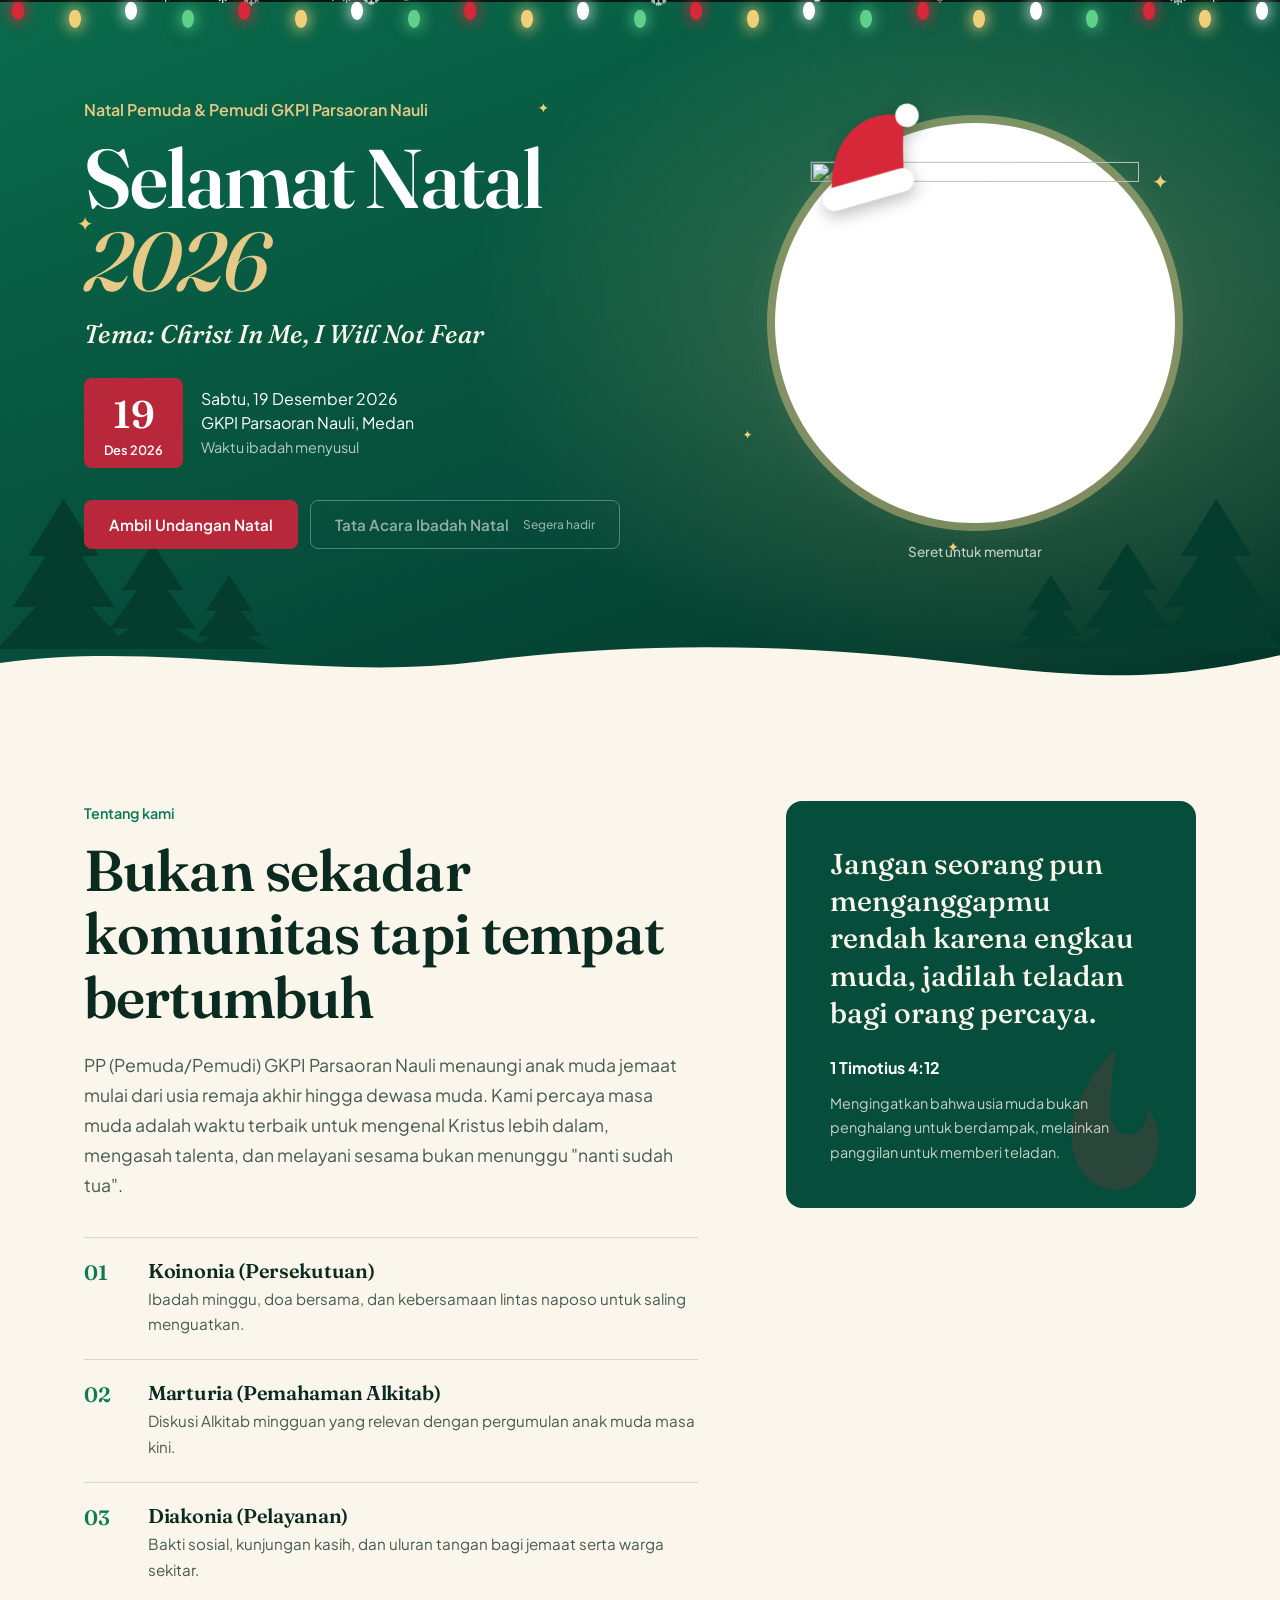
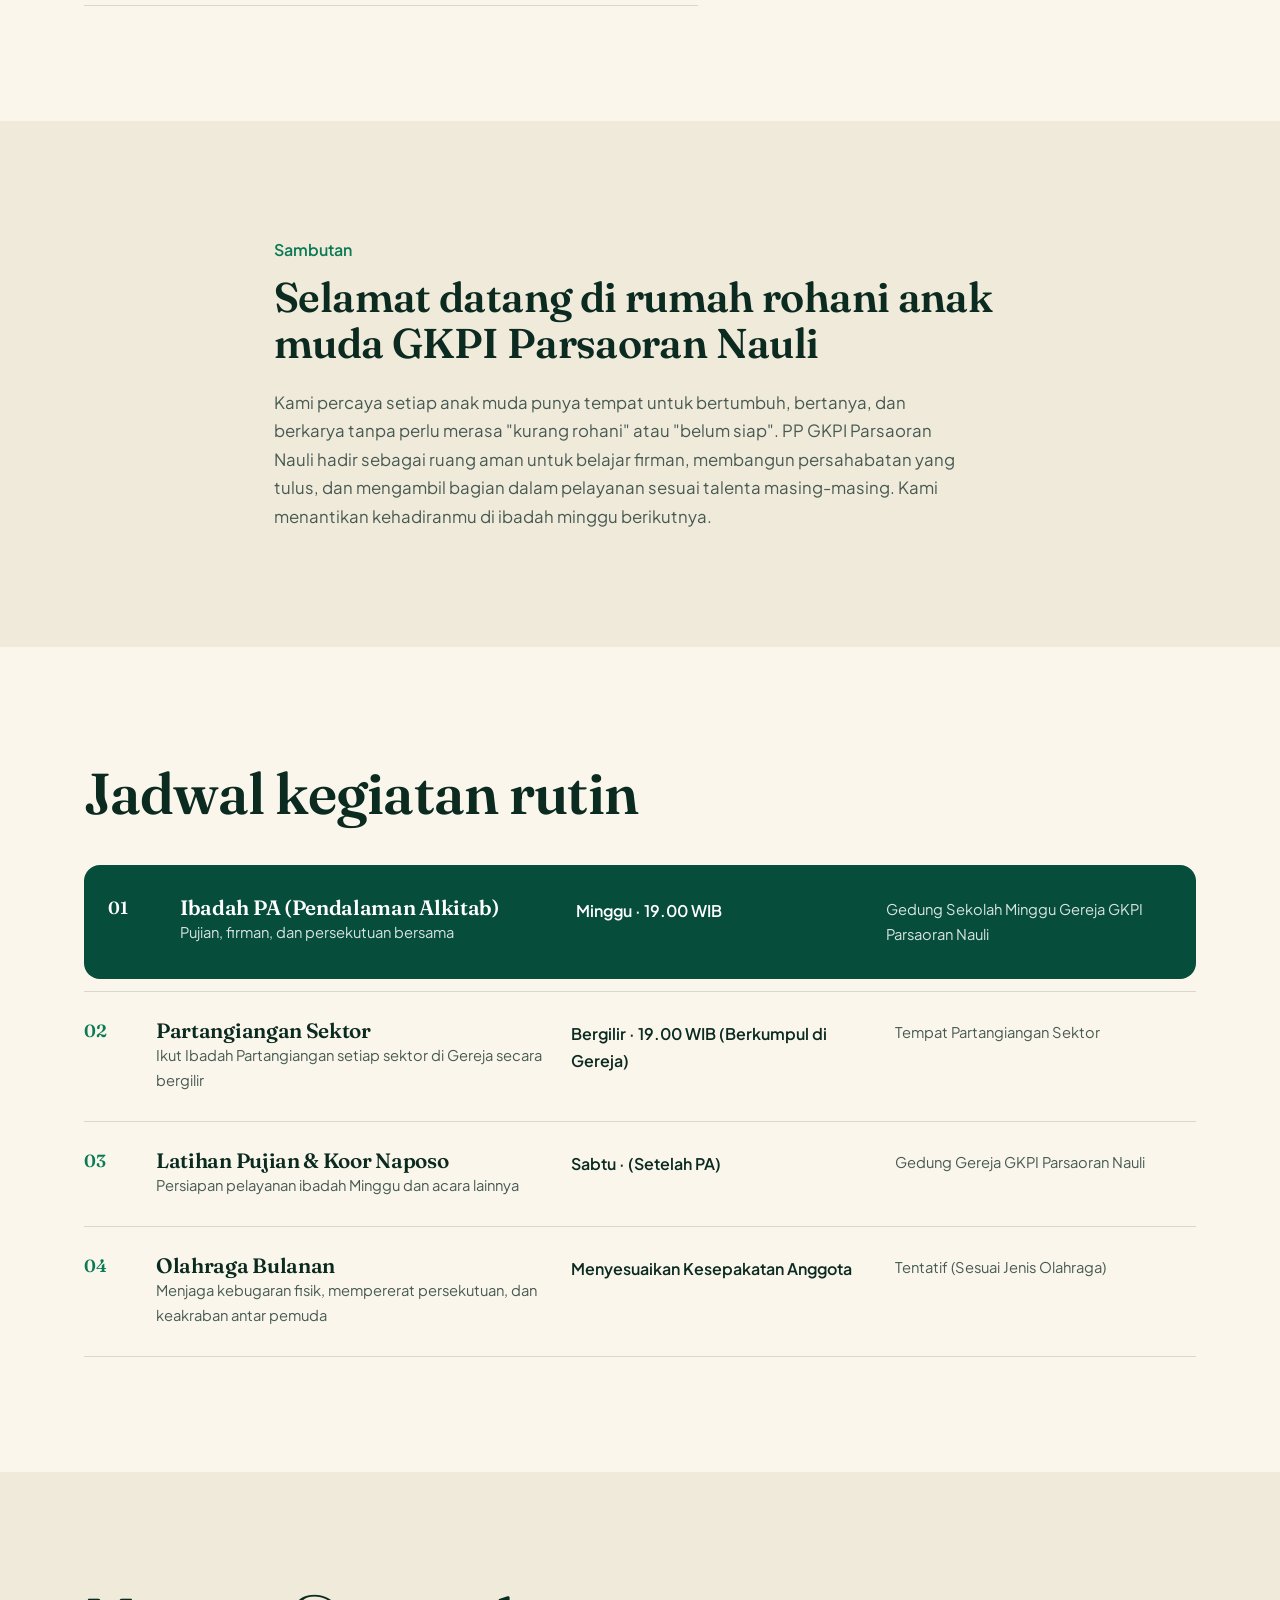
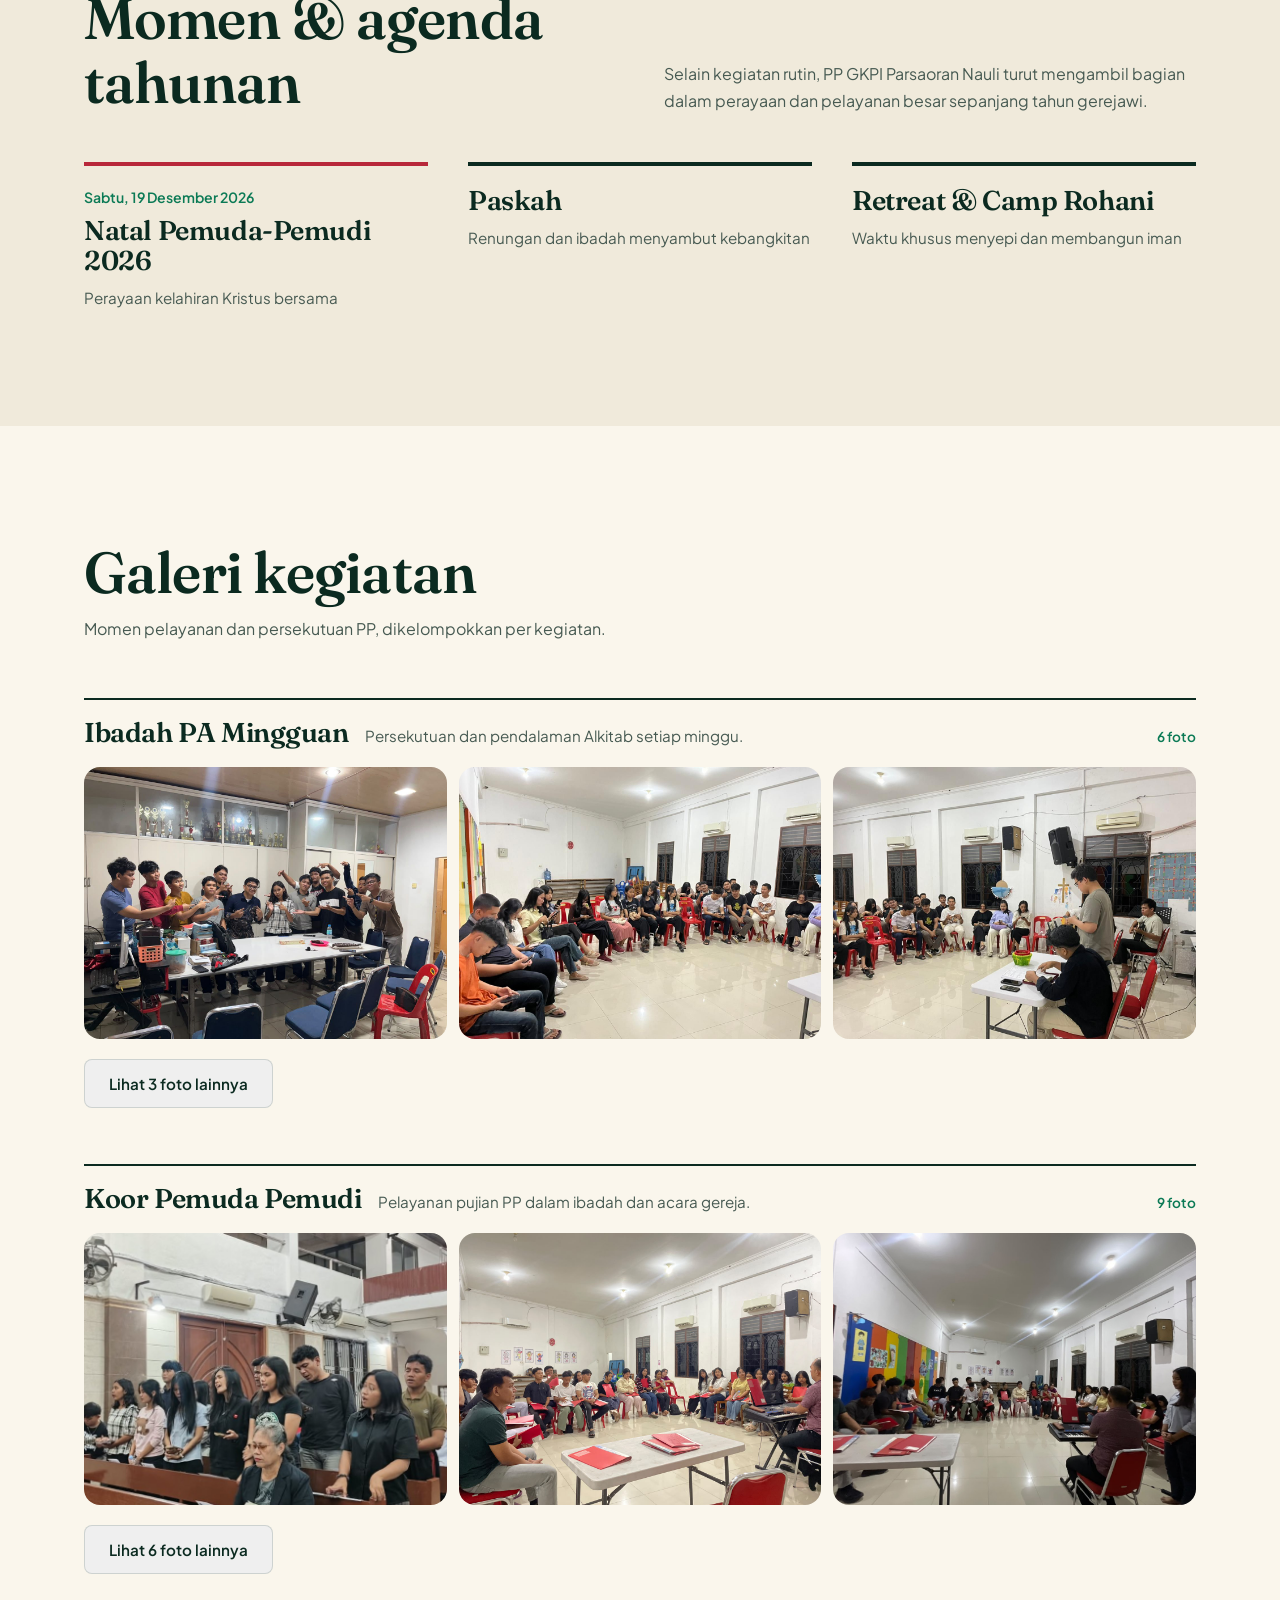
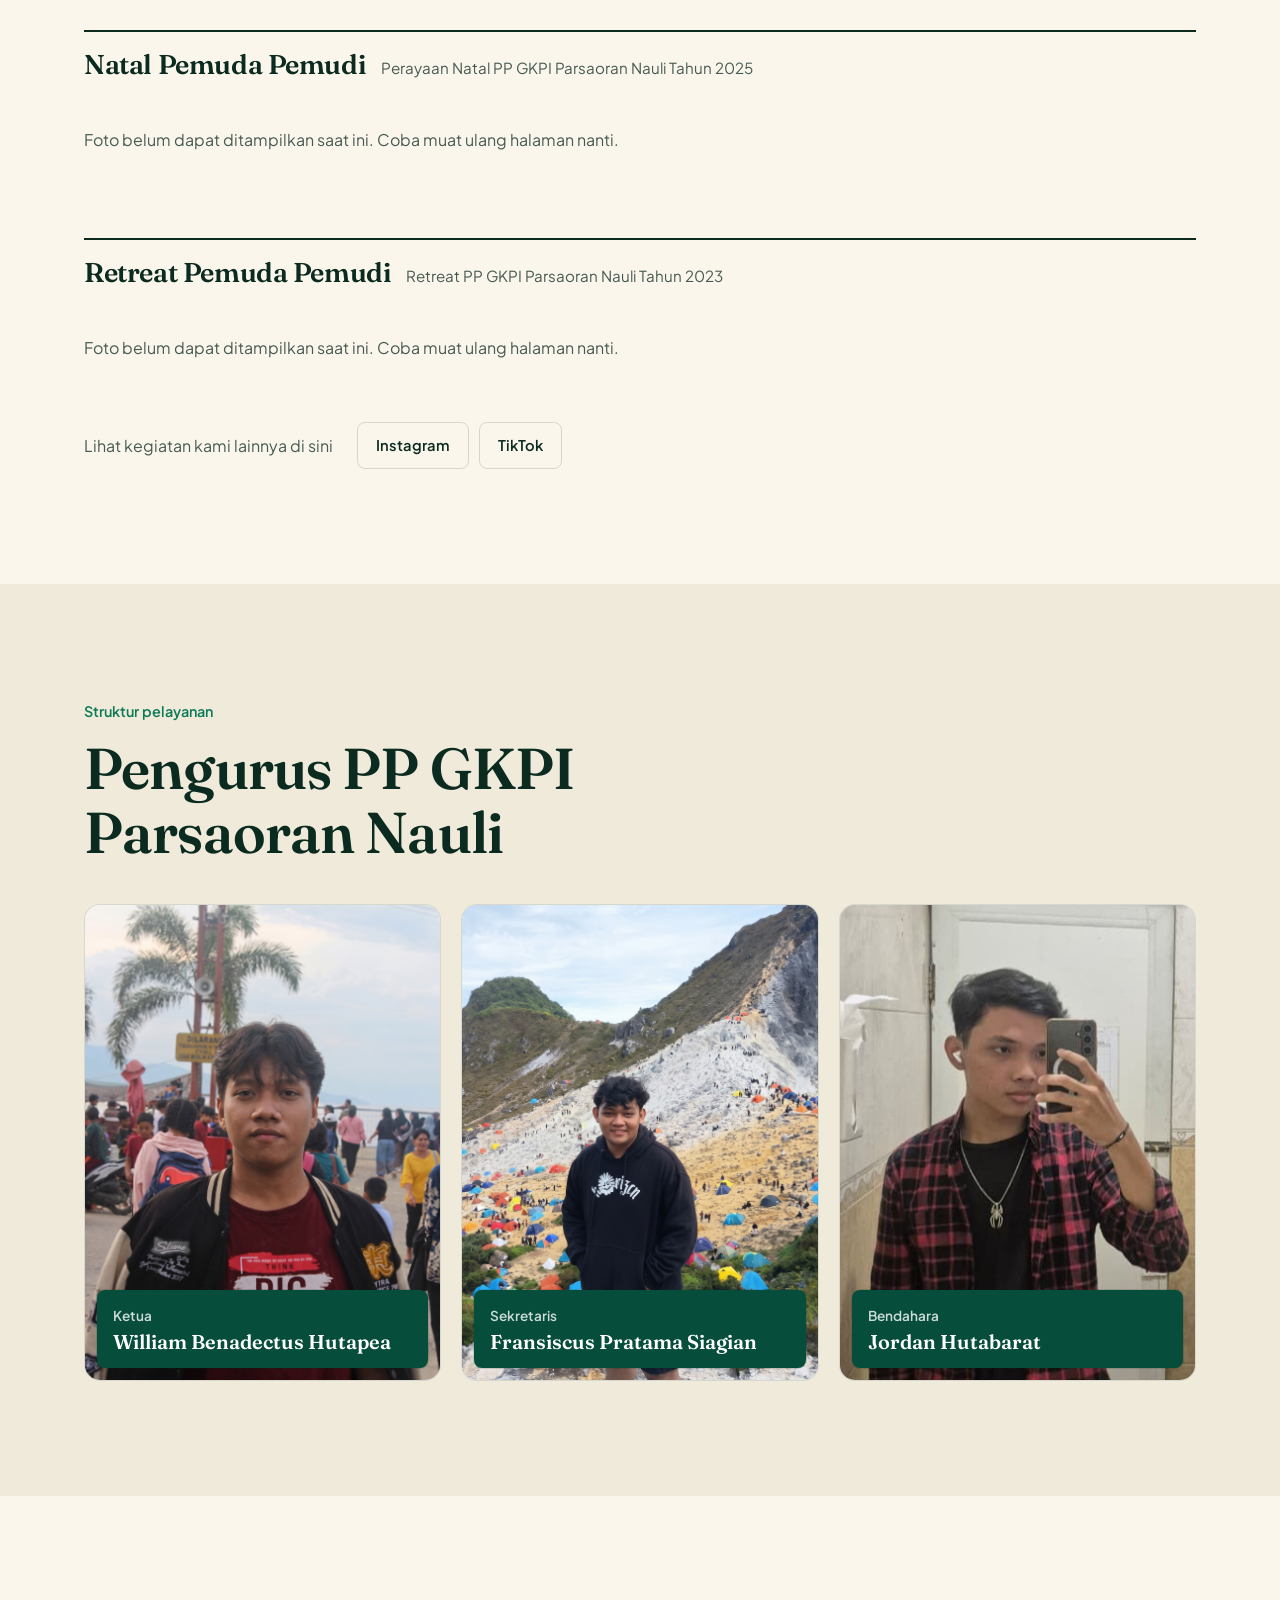
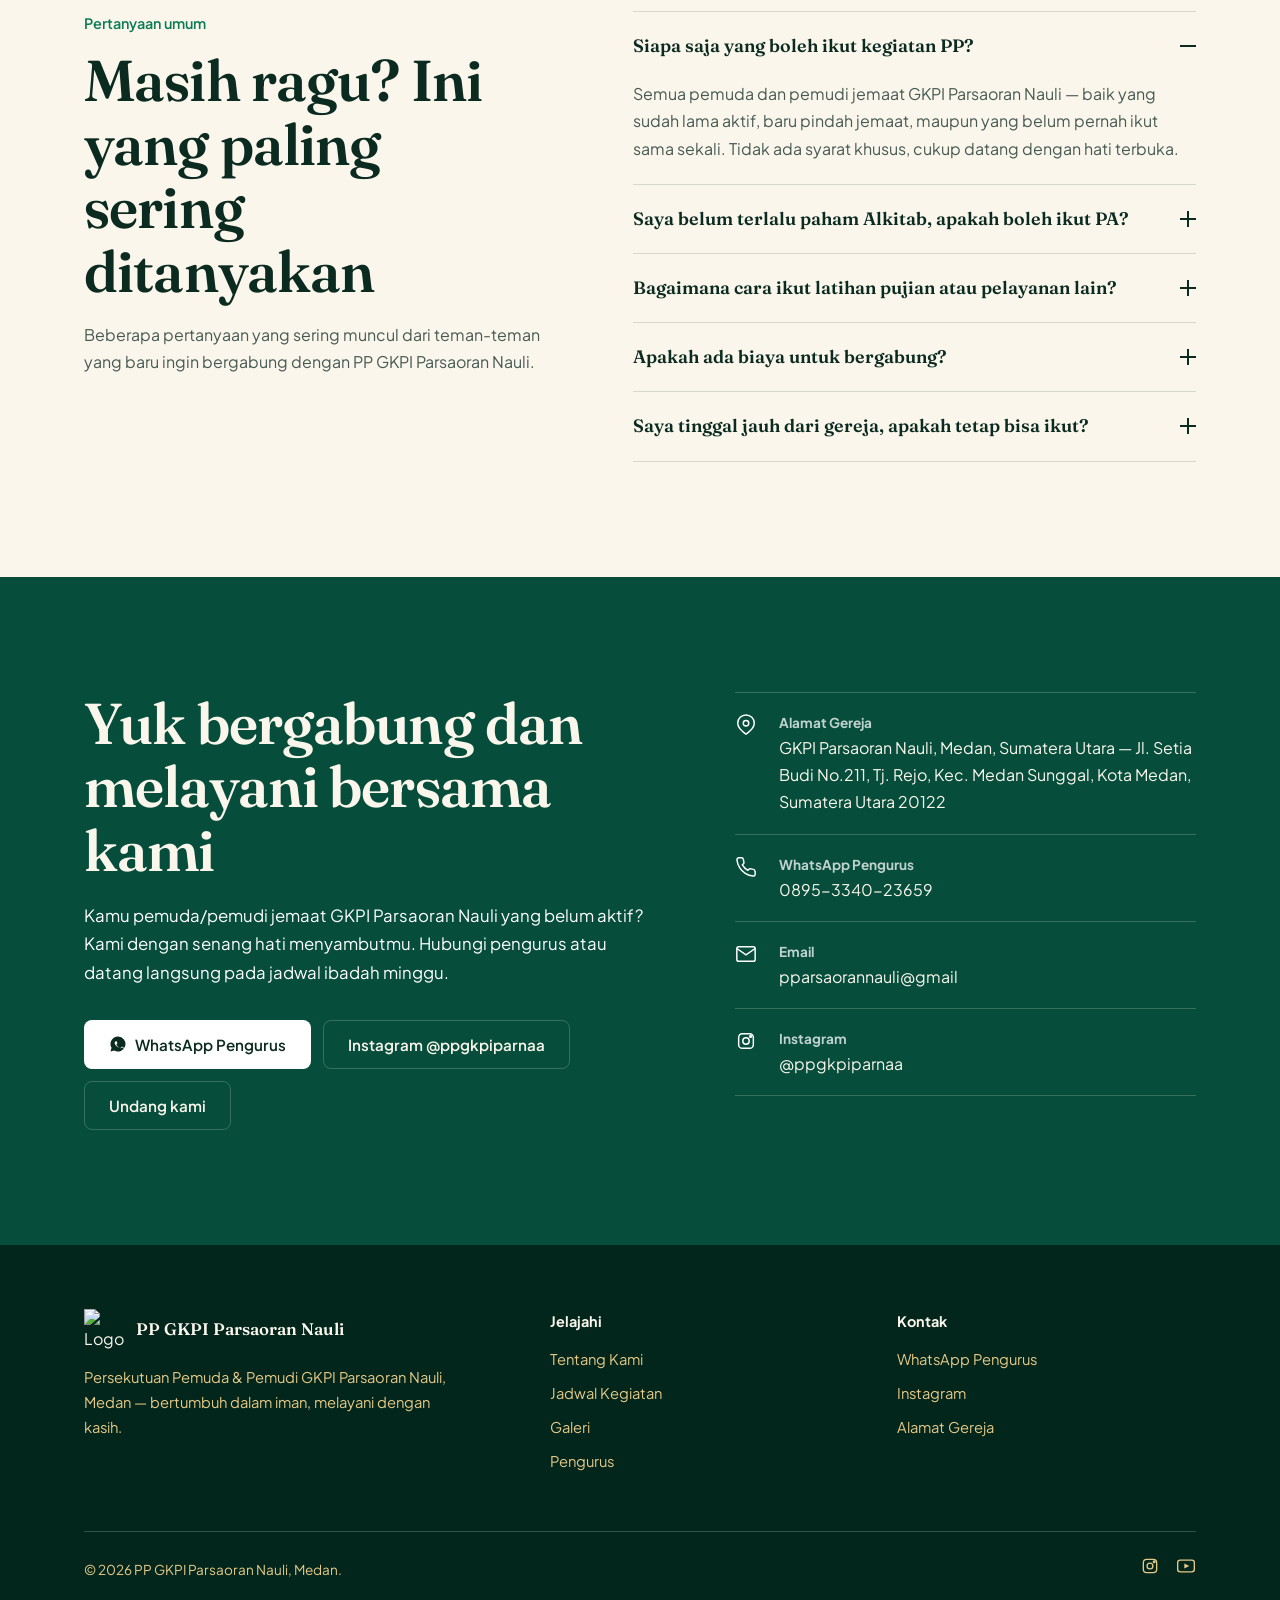
==== commit e65cf51c: "Implement button activation for PDF file check Add script to enable button only for valid PDF files." ====
--- a/index.html
+++ b/index.html
@@ -423,6 +423,24 @@
 
 <script src="script.js?v=natal2"></script>
 
+<script>
+/* Tombol Tata Acara: aktif hanya jika file benar-benar PDF.
+   Hosting seperti Cloudflare Pages bisa menjawab 200 + index.html untuk file yang tidak ada. */
+(function () {
+  var btn = document.getElementById("tataAcaraBtn");
+  if (!btn || !window.fetch) return;
+  fetch(btn.getAttribute("href"), { method: "HEAD" }).then(function (r) {
+    var type = (r.headers.get("content-type") || "").toLowerCase();
+    if (!r.ok || type.indexOf("pdf") === -1) {
+      btn.classList.add("is-disabled");
+      btn.removeAttribute("download");
+      btn.innerHTML = '<span>Tata Acara Ibadah Natal</span><span class="soon">Segera hadir</span>';
+      btn.setAttribute("aria-disabled", "true");
+    }
+  }).catch(function () { /* mis. dibuka lewat file:// - biarkan tombol aktif */ });
+})();
+</script>
+
 
 </body>
 </html>
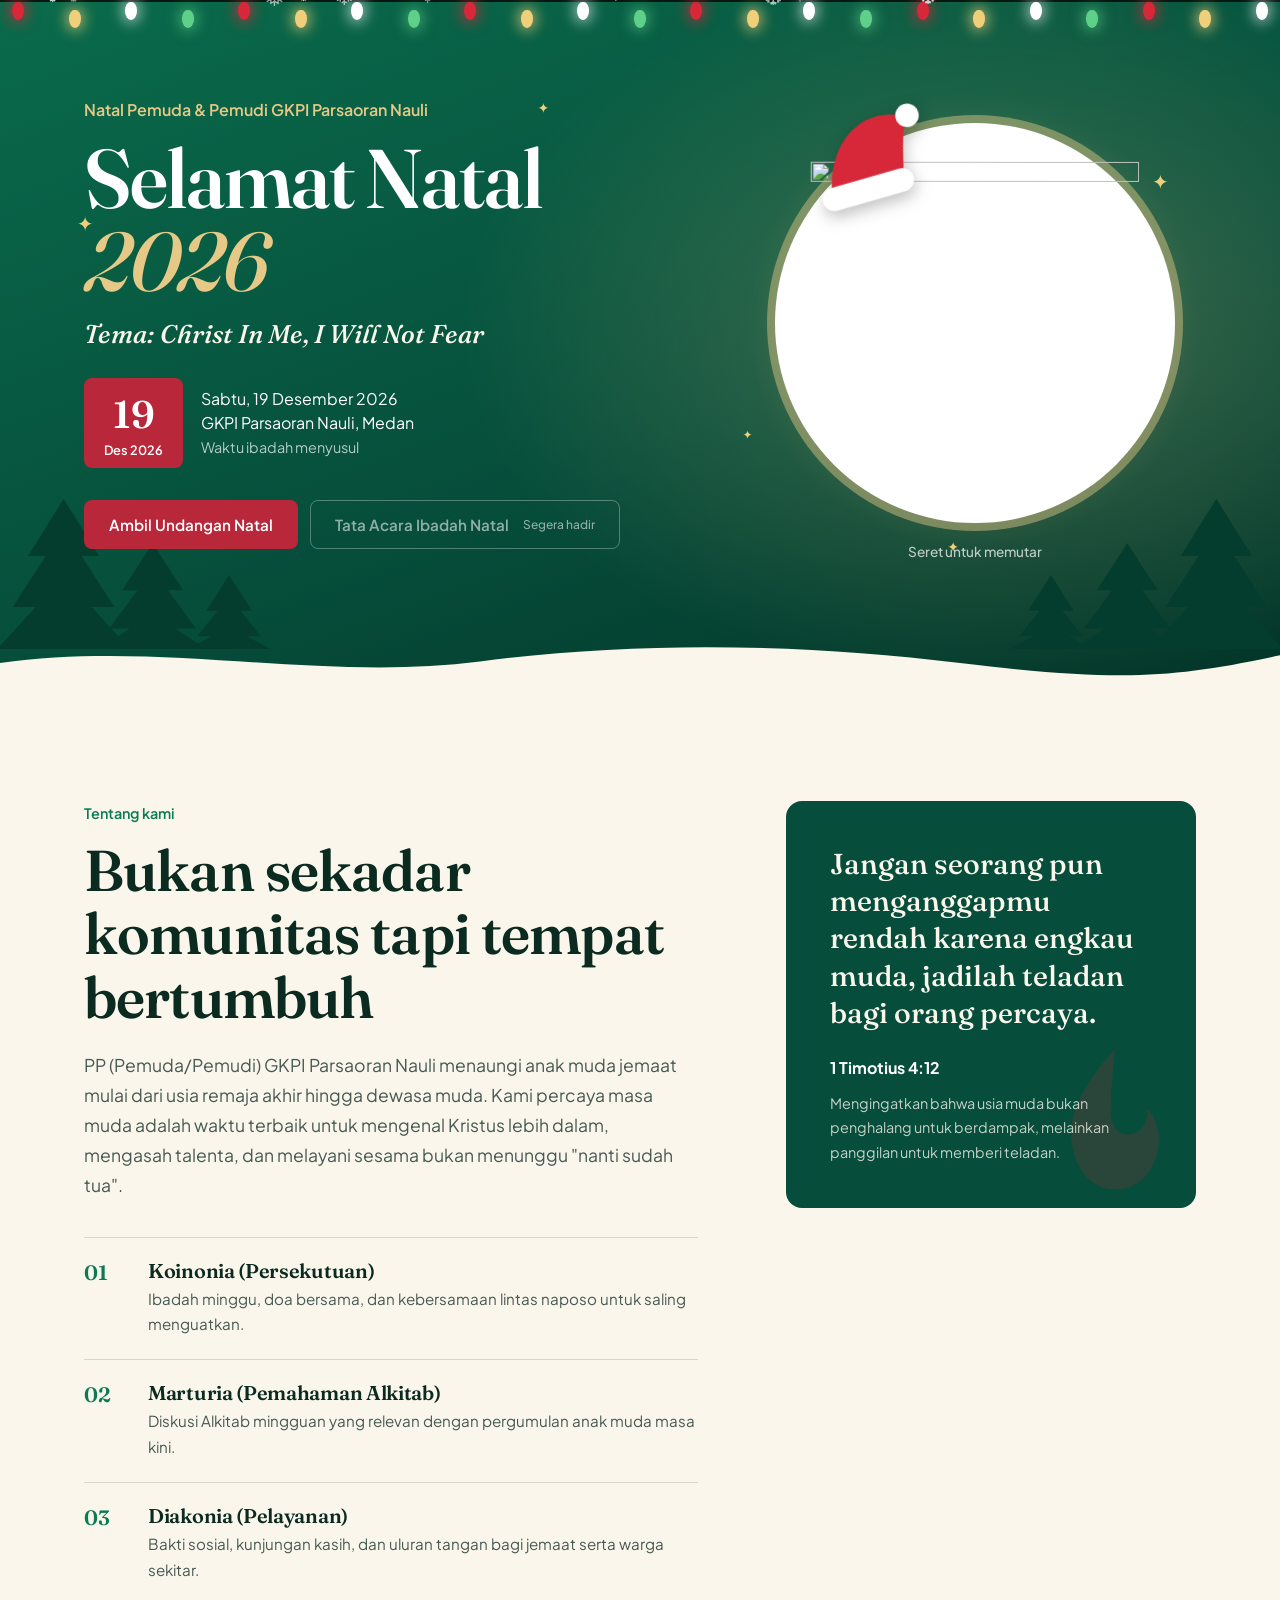
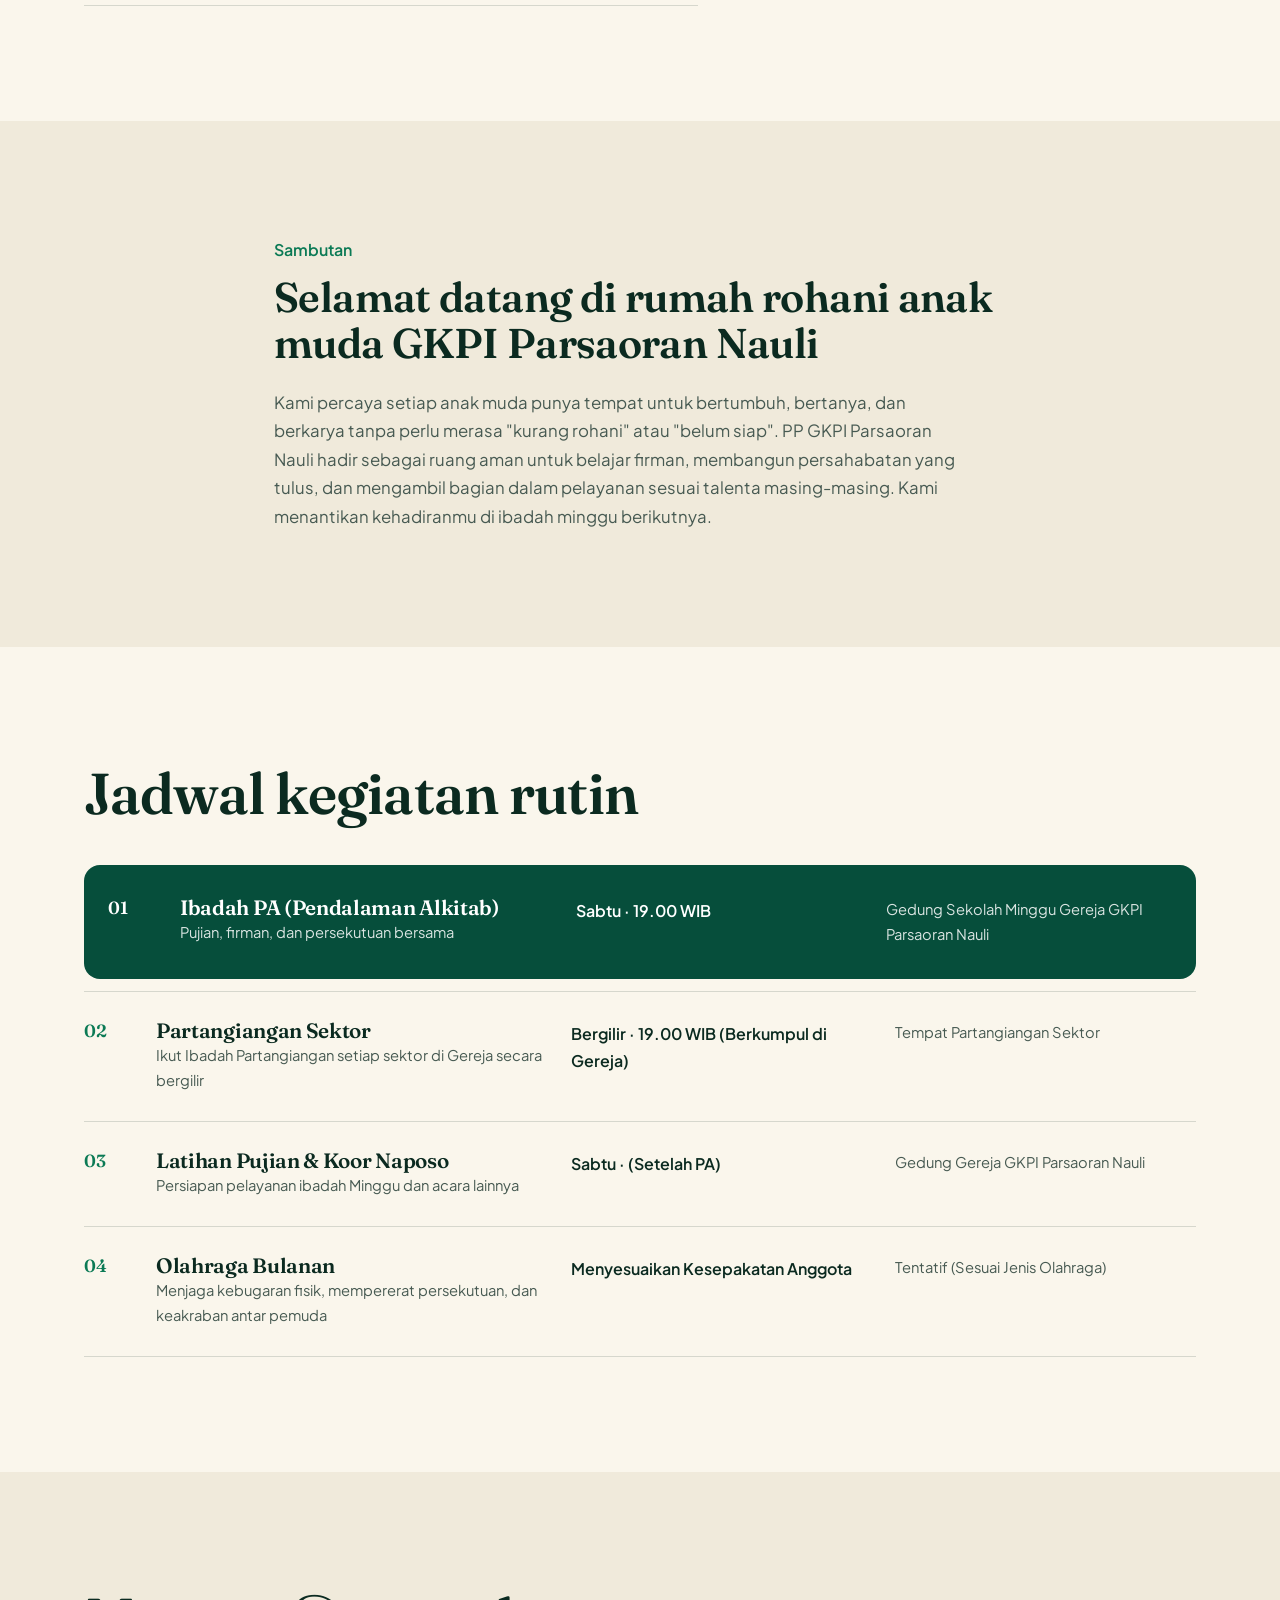
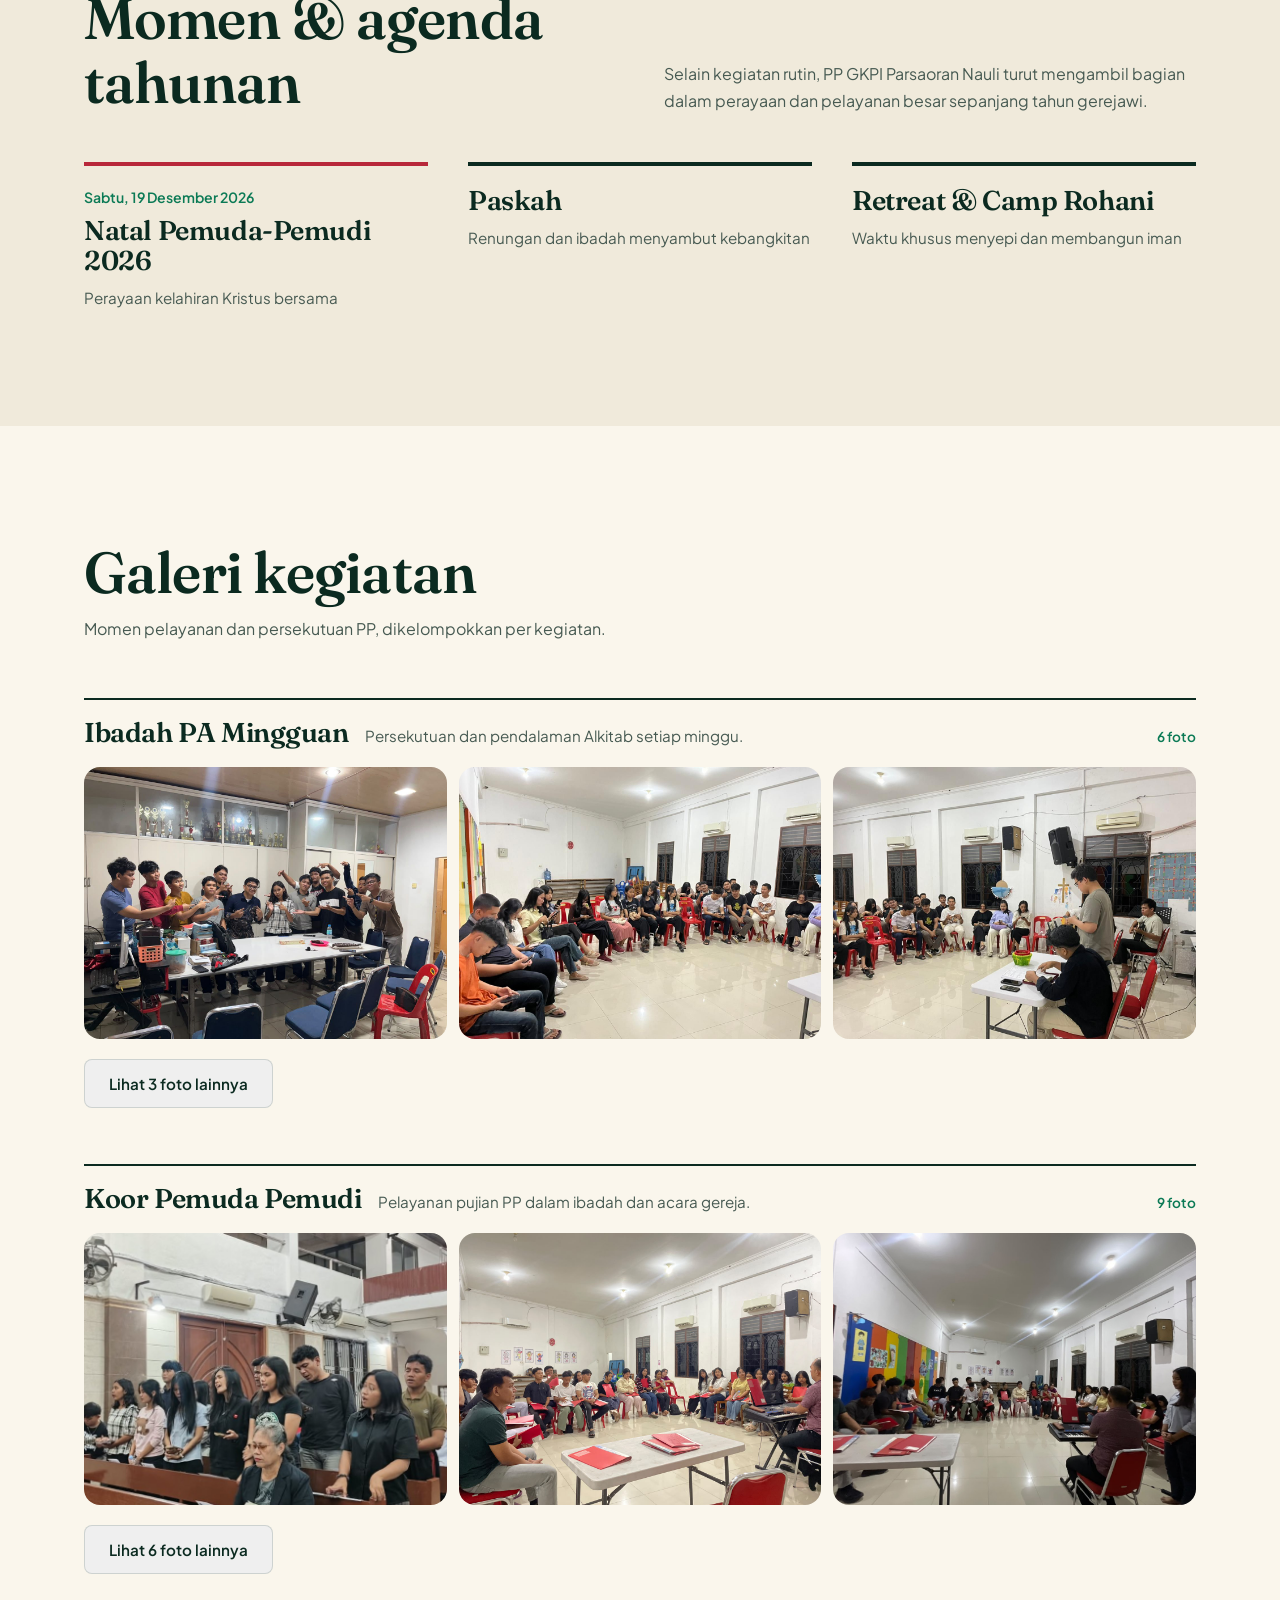
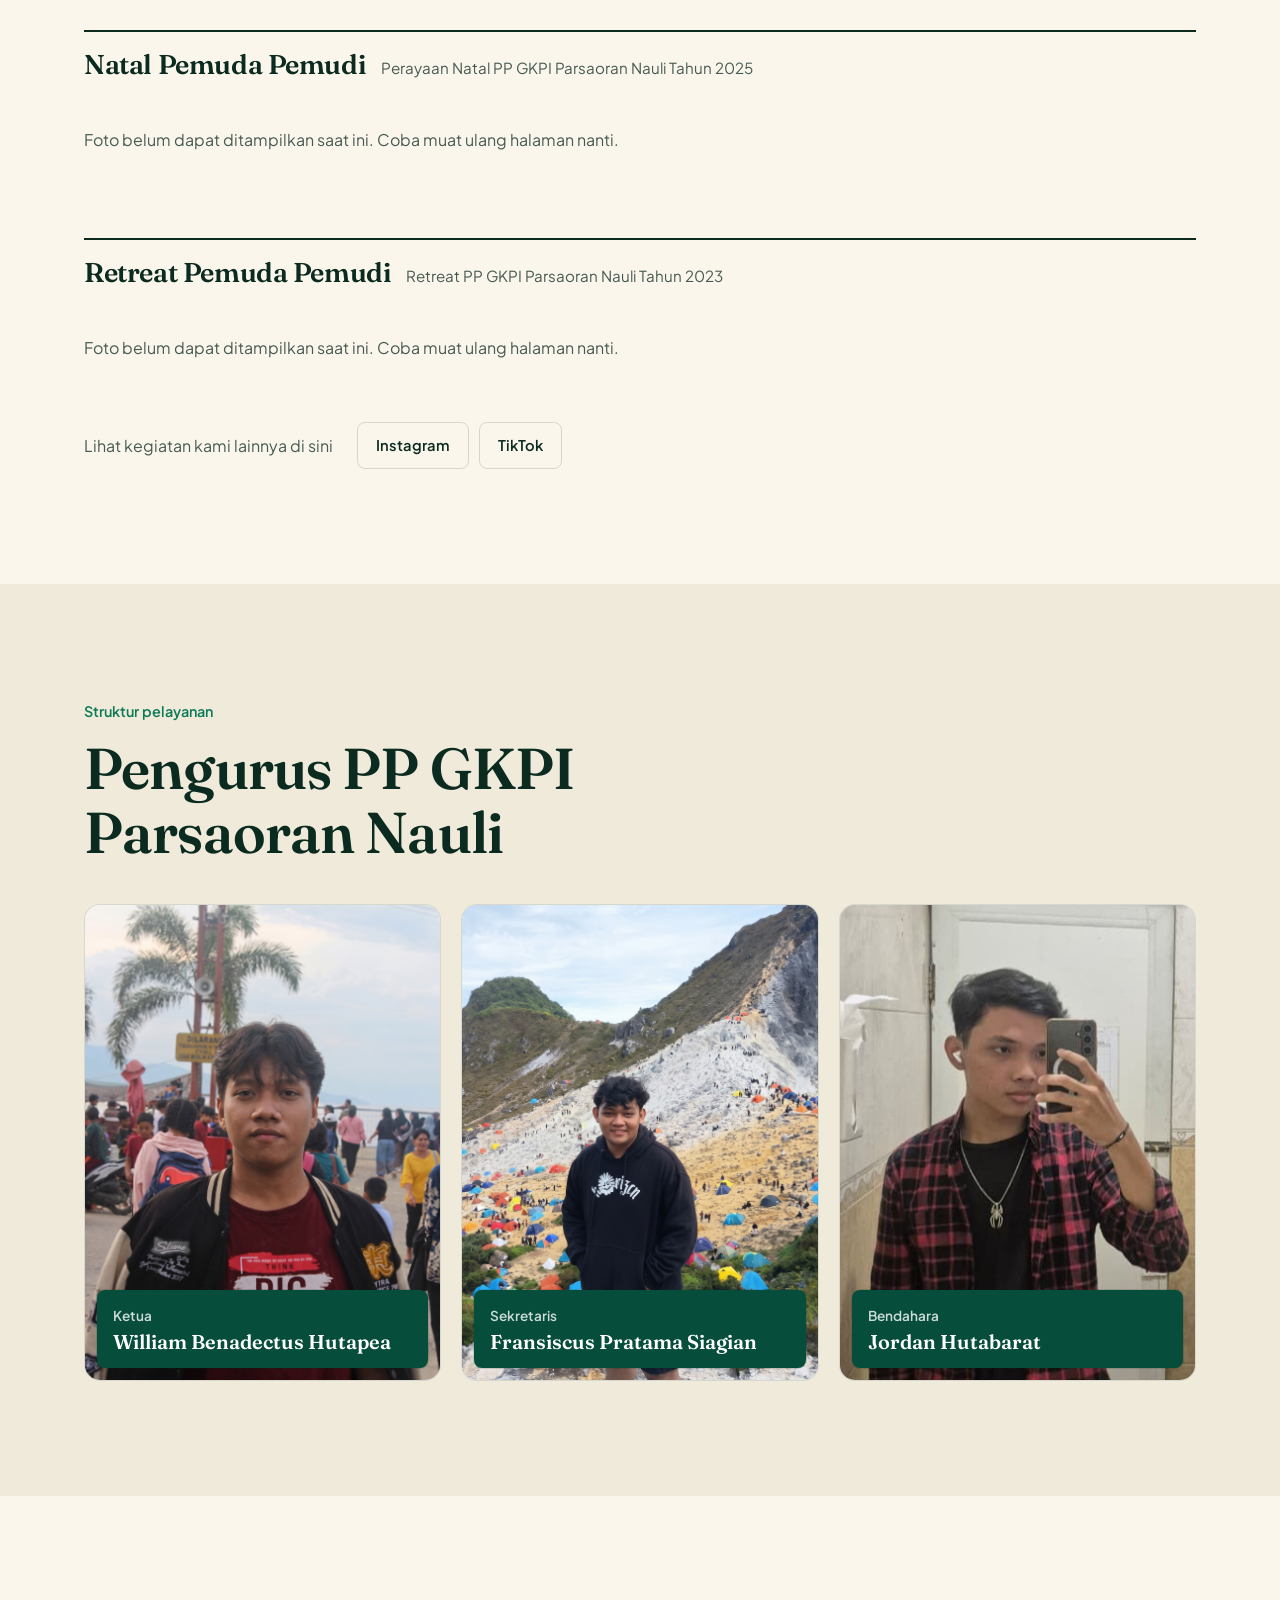
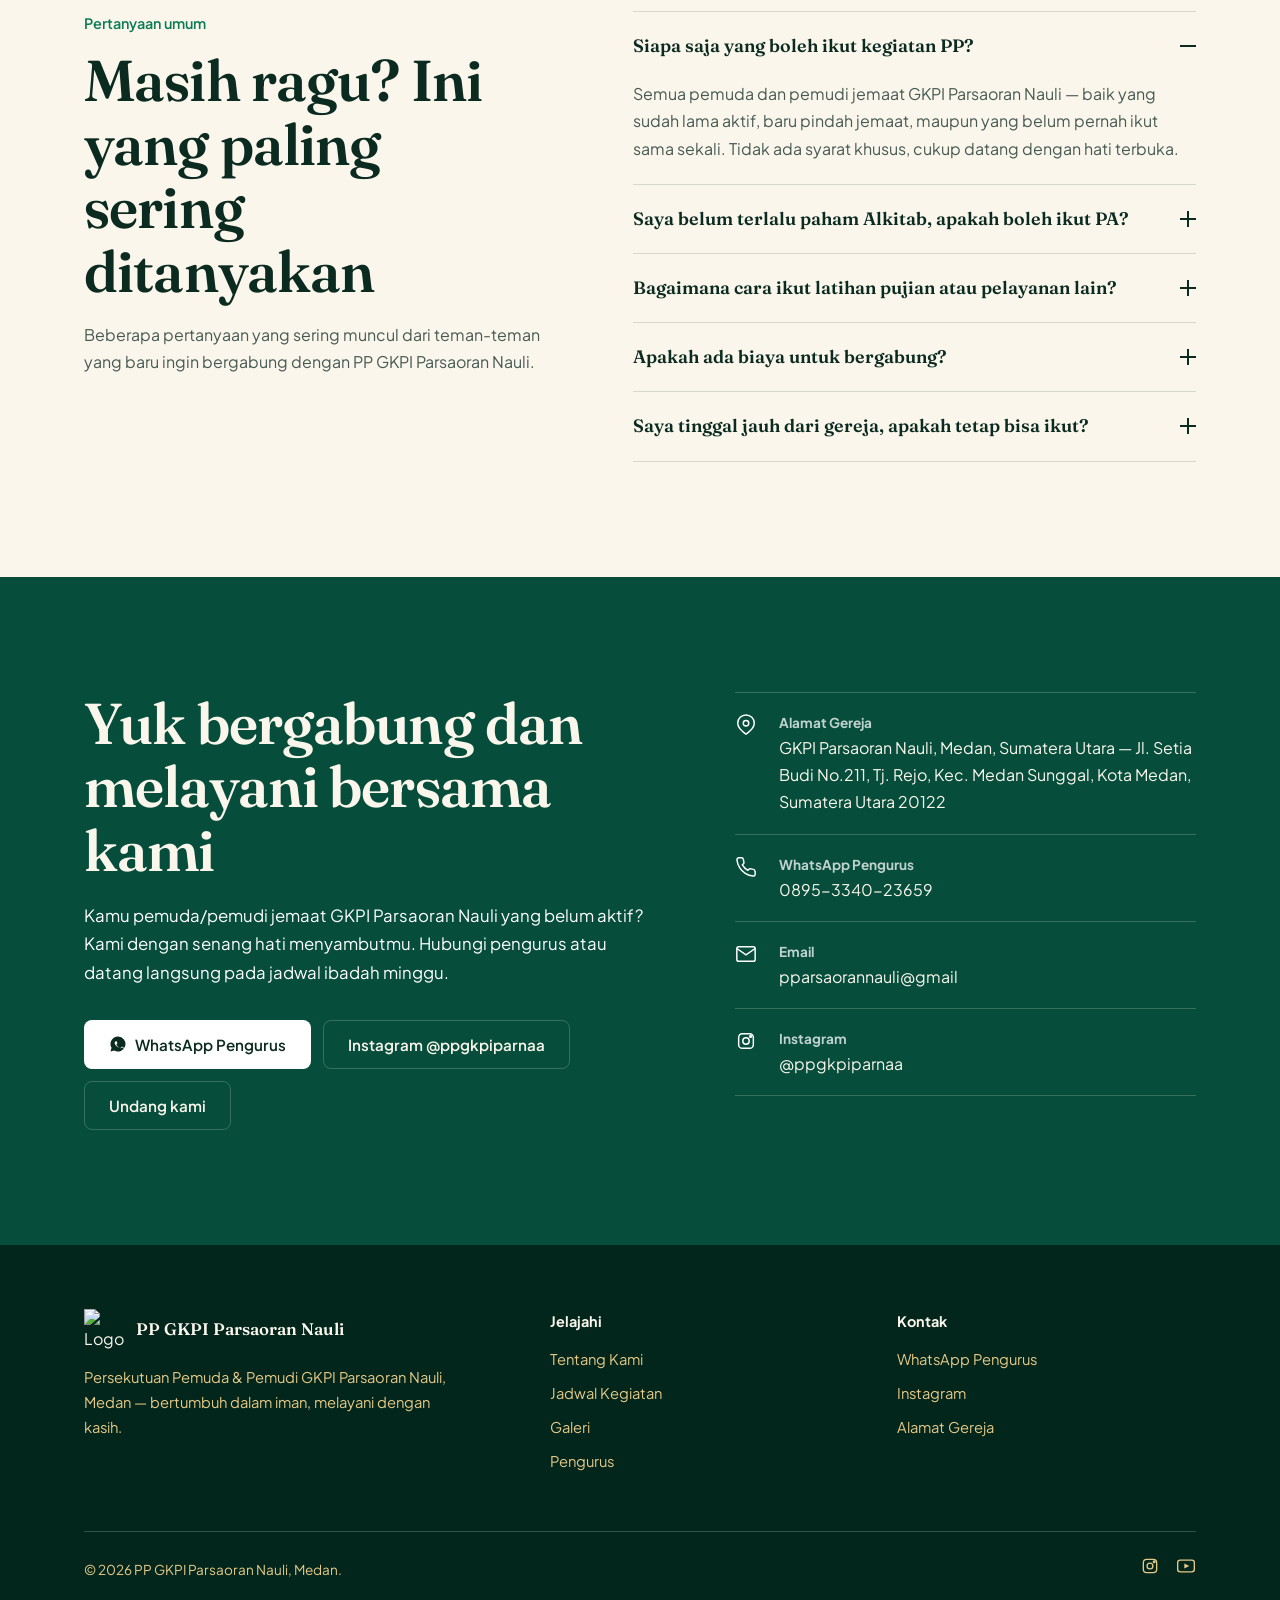
==== commit 86bea310: "Change schedule time from Sunday to Saturday" ====
--- a/index.html
+++ b/index.html
@@ -145,7 +145,7 @@
       <div class="sched-row">
         <div class="num">01</div>
         <div><h4>Ibadah PA (Pendalaman Alkitab)</h4><div class="desc">Pujian, firman, dan persekutuan bersama</div></div>
-        <div class="when">Minggu · 19.00 WIB</div>
+        <div class="when">Sabtu · 19.00 WIB</div>
         <div class="where">Gedung Sekolah Minggu Gereja GKPI Parsaoran Nauli</div>
       </div>
       <div class="sched-row">
